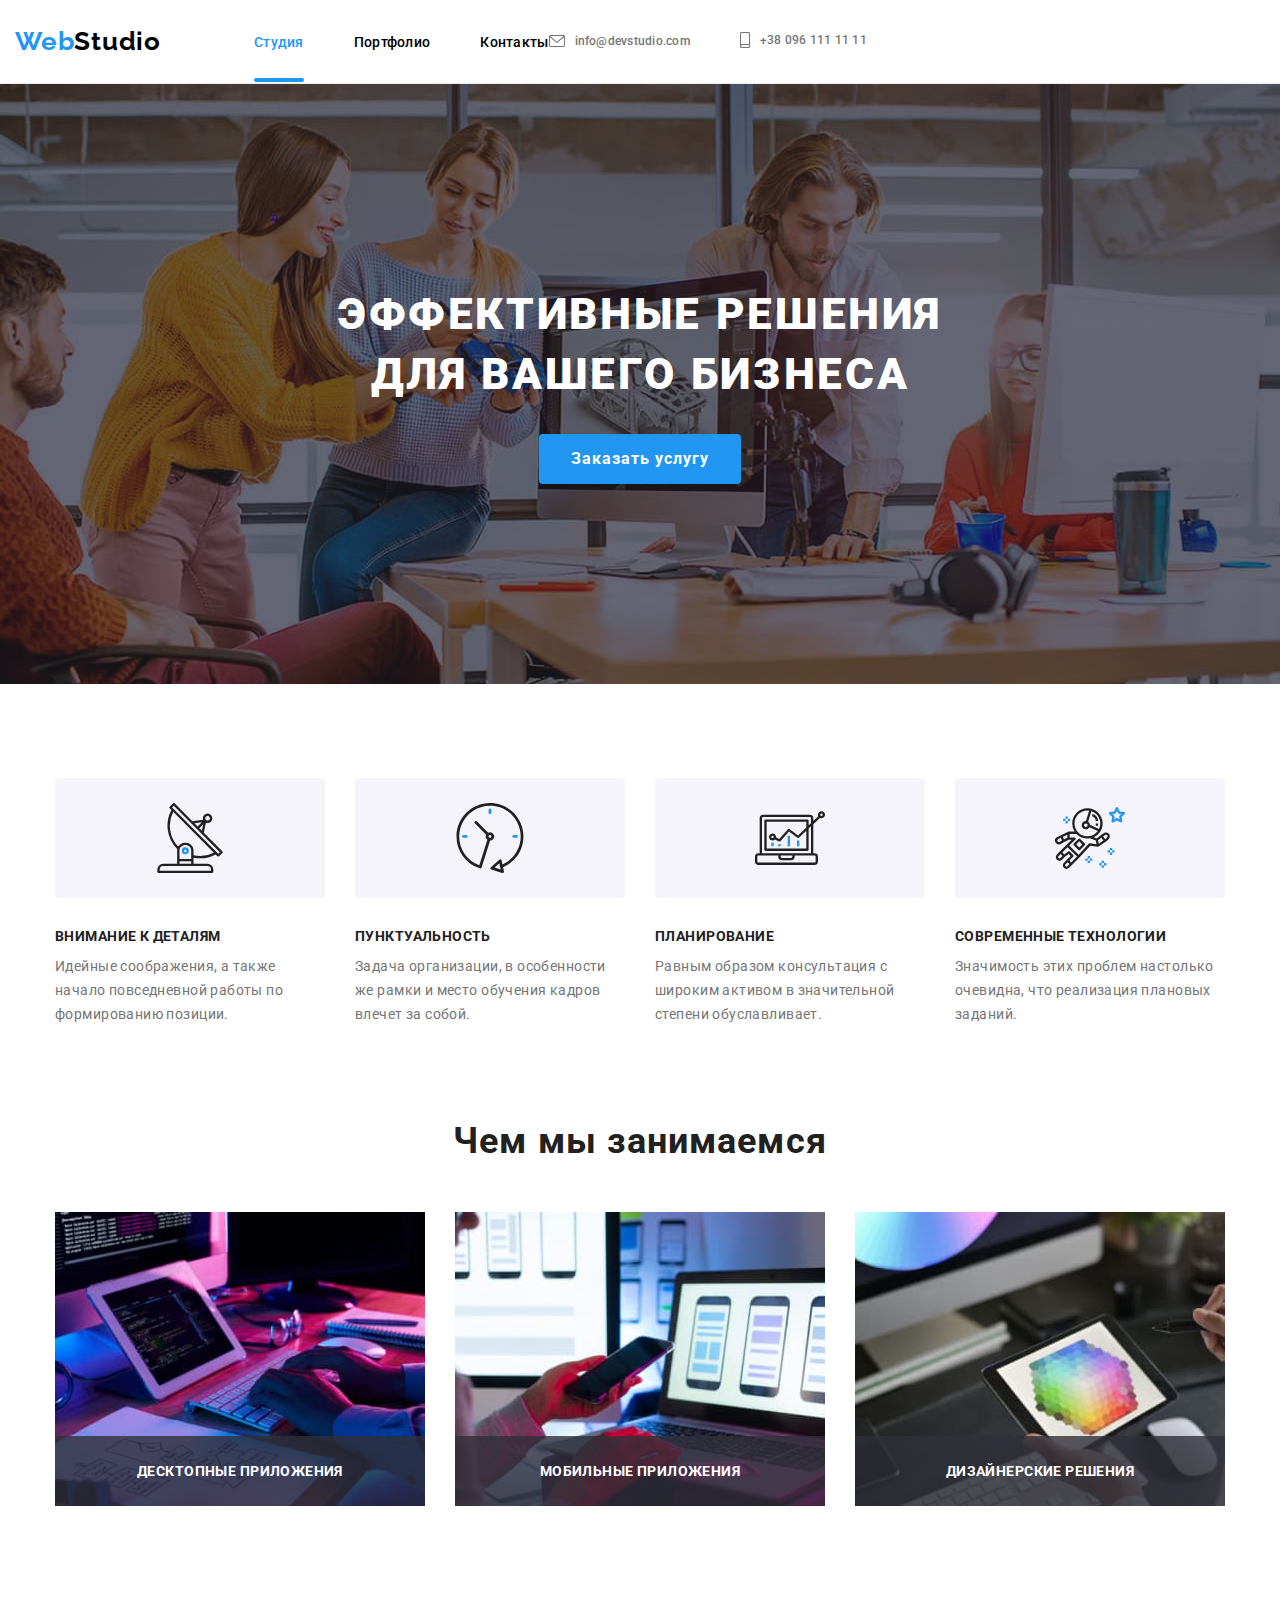
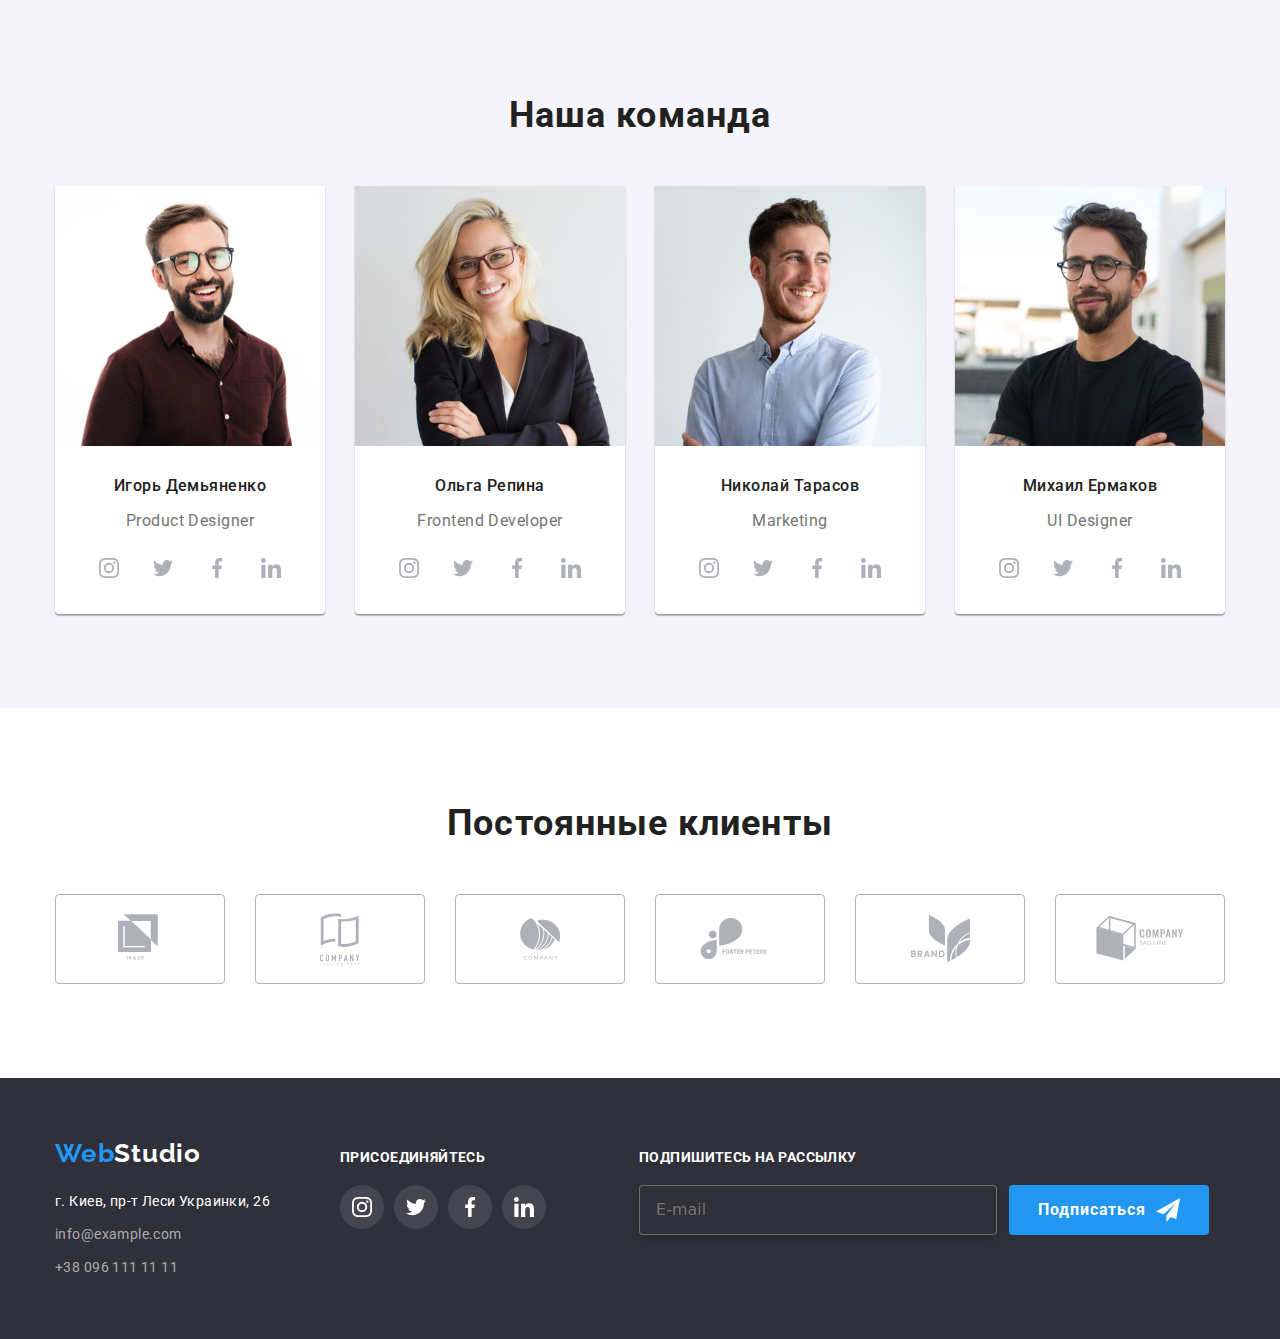
==== index.html @ 1d75fef3 "Add burger-menu" ====
<!DOCTYPE html>
<html lang="ru">
<head>
    <meta charset="UTF-8">
    <meta name="viewport" content="width=device-width, initial-scale=1.0">
    <title>WebStudio</title>
    <link rel="stylesheet" href="https://cdnjs.cloudflare.com/ajax/libs/modern-normalize/1.0.0/modern-normalize.min.css">
    <link rel="stylesheet" href="./css/main.min.css"/>
    <link href="https://fonts.googleapis.com/css2?family=Raleway:wght@700&family=Roboto:wght@400;500;700;900&display=swap" rel="stylesheet">
</head>
<body>
    <!-- Шапка -->
    <header class="header">
        <nav class="container heder-nav">
            <a class="logo-header" href="./index.html"><span class="logo">Web</span>Studio</a>
            <button class="menu-button" type="button" aria-expanded="false" aria-controls="menu-box" data-menu-button>
                <svg width="40px" height="40px" aria-label="Кнопка мобильного меню">
                    <use class="icon-close" href="./images/sprite.svg#burger-close"></use>
                    <use class="icon-burger" href="./images/sprite.svg#burger-menu"></use>
                </svg>
            </button>
            <div class="menu-box" id="menu-box" data-menu>
                <ul class="site-nav list">
                    <li class="site-nav__item">
                        <a class="site-nav--current link" href="">Студия</a>
                    </li>
                    <li class="site-nav__item">
                        <a class="link" href="./portfolio.html">Портфолио</a>
                    </li>
                    <li class="site-nav__item">
                        <a class="link" href="">Контакты</a>
                    </li>
                </ul>
                <ul class="contacts-nav list">
                    <li class="item item-contacts">
                        <a class="contacts-nav__header-contacts connect--icon" href="mailto:info@devstudio.com">
                            <svg class="envelope connect--icon">
                                <use href="./images/sprite.svg#envelope"></use>
                            </svg>
                            info@devstudio.com
                        </a>
                    </li>
                    <li class="item item-contacts">
                        <a class="contacts-nav__header-contacts connect--icon" href="tel:380961111111">
                            <svg class="smartphone connect--icon">
                                <use href="./images/sprite.svg#smartphone"></use>
                            </svg>
                            +38 096 111 11 11</a>
                    </li>
                </ul>
            </div>
        </nav>
    </header>

    <main>
        <!-- баннер -->
        <section class="banner">
            <div class="container">
                <h1 class="banner-headline ">Эффективные решения <br> для вашего бизнеса</h1>
                <button class="button" type="button" data-modal-open>Заказать услугу</button>
            </div>
            <div class="backdrop is-hidden" data-modal>
                <div class="modal-window">
                    <button class="modal-batton" type="button" data-modal-close>
                        <svg class="close">
                            <use href="./images/sprite.svg#close"></use>
                        </svg>
                    </button>
                    <b class="form-title">Оставьте свои данные, мы вам перезвоним</b>
                    <form class="modal-form js-speaker-form">
                        <label class="formbox">
                            <span class="formbox__title">Имя</span>
                            <input class="formbox__input" type="text" name="name" required>
                            <svg class="formbox__icon">
                                <use href="./images/sprite.svg#person"></use>
                            </svg>
                        </label>
                        <label class="formbox">
                            <span class="formbox__title">Телефон</span>
                            <input class="formbox__input" type="tel" name="phone" required>
                            <svg class="formbox__icon">
                                <use href="./images/sprite.svg#phone"></use>
                            </svg>
                        </label>
                        <label class="formbox">
                            <span class="formbox__title">Почта</span>
                            <input class="formbox__input" type="email" name="mail" required>
                            <svg class="formbox__icon">
                                <use href="./images/sprite.svg#email"></use>
                            </svg>
                        </label>
                        <label class="formbox">
                            <span class="formbox__title">Комментарий</span>
                            <textarea class="formbox__comment" name="comment" placeholder="Введите текст"></textarea>
                        </label>
                        <label class="dealbox">                         
                            <input class="checkbox" type="checkbox" name="checkbox">
                            <span class="dealbox__icon"></span>
                            <span class="dealbox__text">Соглашаюсь с рассылкой и принимаю <a class="dealbox__link" href="">Условия договора</a></span>
                        </label>
                        <button class="button deal-button" type="submit">Отправить</button>
                    </form>
                </div>
            </div>
        </section>
        
        <!-- features -->
        <section class="section-features">
            <div class="container">
                <h2 class="hidden">Особенности</h2>
                <ul class="features list ">
                    <li class="features__item">
                        <div class="icon-box">
                            <svg class="features__icon">
                                <use href="./images/sprite.svg#antenna"></use>
                            </svg>
                        </div>
                        <h3 class="features__title">Внимание к деталям</h3>
                        <p class="features__text">Идейные соображения, а также начало повседневной работы по формированию позиции.</p>
                    </li>
                    <li class="features__item">
                        <div class="icon-box">
                            <svg class="features__icon">
                                <use href="./images/sprite.svg#clock"></use>
                            </svg>
                        </div>
                        <h3 class="features__title">Пунктуальность</h3>
                        <p class="features__text">Задача организации, в особенности же рамки и место обучения кадров влечет за собой.</p>
                    </li>
                    <li class="features__item">
                        <div class="icon-box">
                            <svg class="features__icon">
                                <use href="./images/sprite.svg#diagram"></use>
                            </svg>
                        </div>
                        <h3 class="features__title">Планирование</h3>
                        <p class="features__text">Равным образом консультация с широким активом в значительной степени обуславливает.</p>
                    </li>
                    <li class="features__item">
                        <div class="icon-box">
                            <svg class="features__icon">
                                <use href="./images/sprite.svg#astronaut"></use>
                            </svg>
                        </div>
                        <h3 class="features__title">Современные технологии</h3>
                        <p class="features__text">Значимость этих проблем настолько очевидна, что реализация плановых заданий.</p>
                    </li>
                </ul>
            </div>
        </section>

        <!-- what we do -->
        <section class="section-spec">
            <div class="container">
                <h2 class="section-heading">Чем мы занимаемся</h2>
                <ul class="activity list">
                    <li class="activity__item">
                        <img src="./images/workplace.jpg" width="370" alt="Рабочее место">
                        <h3 class="activity__title">Десктопные приложения</h3>
                    </li>
                    <li class="activity__item">
                        <img src="./images/devices.jpg" width="370" alt="Девайсы">
                        <h3 class="activity__title">Мобильные приложения</h3>
                    </li>
                    <li class="activity__item">
                        <img src="./images/graphics.jpg" width="370" alt="Работа с графикой">
                        <h3 class="activity__title">Дизайнерские решения</h3>
                    </li>
                </ul>
            </div>
        </section>

        <!-- team -->
        <section class="section-team">
            <div class="container">
                <h2 class="section-heading">Наша команда</h2>
                <ul class="team list">
                    <li class="team__card bg-card">
                        <img class="team__photo" src="./images/ihor.jpg" alt="Игорь Демьяненко">
                        <h3 class="team__name">Игорь Демьяненко</h3>
                        <p class="team__position">Product Designer</p>
                        <ul class="list social">
                            <li class="item social__item">
                                <a class="link social__link team-icon" href="https://www.instagram.com/" aria-label="ссылка Инстаграм">
                                    <svg class="social__icon team-icon">
                                        <use href="./images/sprite.svg#instagram"></use>
                                    </svg>
                                </a>
                            </li>
                            <li class="item social__item">
                                <a class="link social__link team-icon" href="https://twitter.com/" aria-label="ссылка Твиттер">
                                    <svg class="social__icon team-icon">
                                        <use href="./images/sprite.svg#twitter"></use>
                                    </svg>
                                </a>
                            </li>
                            <li class="item social__item">
                                <a class="link social__link team-icon" href="https://facebook.com/" aria-label="ссылка Фейсбук">
                                    <svg class="social__icon team-icon">
                                        <use href="./images/sprite.svg#facebook"></use>
                                    </svg>
                                </a>
                            </li>
                            <li class="item social__item">
                                <a class="link social__link team-icon" href="https://www.linkedin.com/" aria-label="ссылка Линкедин">
                                    <svg class="social__icon team-icon">
                                        <use href="./images/sprite.svg#linkedin"></use>
                                    </svg>
                                </a>
                            </li>
                        </ul>
                    </li>
                    <li class="team__card bg-card">
                        <img class="team__photo" src="./images/olga.jpg" alt="Ольга Репина">
                        <h3 class="team__name">Ольга Репина</h3>
                        <p class="team__position">Frontend Developer</p>
                        <ul class="list social">
                            <li class="item social__item">
                                <a class="link social__link team-icon" href="https://www.instagram.com/" aria-label="ссылка Инстаграм">
                                    <svg class="social__icon team-icon">
                                        <use href="./images/sprite.svg#instagram"></use>
                                    </svg>
                                </a>
                            </li>
                            <li class="item social__item">
                                <a class="link social__link team-icon" href="https://twitter.com/" aria-label="ссылка Твиттер">
                                    <svg class="social__icon team-icon">
                                        <use href="./images/sprite.svg#twitter"></use>
                                    </svg>
                                </a>
                            </li>
                            <li class="item social__item">
                                <a class="link social__link team-icon" href="https://facebook.com/" aria-label="ссылка Фейсбук">
                                    <svg class="social__icon team-icon">
                                        <use href="./images/sprite.svg#facebook"></use>
                                    </svg>
                                </a>
                            </li>
                            <li class="item social__item">
                                <a class="link social__link team-icon" href="https://www.linkedin.com/" aria-label="ссылка Линкедин">
                                    <svg class="social__icon team-icon">
                                        <use href="./images/sprite.svg#linkedin"></use>
                                    </svg>
                                </a>
                            </li>
                        </ul>
                    </li>
                    <li class="team__card bg-card">
                        <img class="team__photo" src="./images/nikola.jpg" alt="Николай Тарасов">
                        <h3 class="team__name">Николай Тарасов</h3>
                        <p class="team__position">Marketing</p>
                        <ul class="list social">
                            <li class="item social__item">
                                <a class="link social__link team-icon" href="https://www.instagram.com/" aria-label="ссылка Инстаграм">
                                    <svg class="social__icon team-icon">
                                        <use href="./images/sprite.svg#instagram"></use>
                                    </svg>
                                </a>
                            </li>
                            <li class="item social__item">
                                <a class="link social__link team-icon" href="https://twitter.com/" aria-label="ссылка Твиттер">
                                    <svg class="social__icon team-icon">
                                        <use href="./images/sprite.svg#twitter"></use>
                                    </svg>
                                </a>
                            </li>
                            <li class="item social__item">
                                <a class="link social__link team-icon" href="https://facebook.com/" aria-label="ссылка Фейсбук">
                                    <svg class="social__icon team-icon">
                                        <use href="./images/sprite.svg#facebook"></use>
                                    </svg>
                                </a>
                            </li>
                            <li class="item social__item">
                                <a class="link social__link team-icon" href="https://www.linkedin.com/" aria-label="ссылка Линкедин">
                                    <svg class="social__icon team-icon">
                                        <use href="./images/sprite.svg#linkedin"></use>
                                    </svg>
                                </a>
                            </li>
                        </ul>
                    </li>
                    <li class="team__card bg-card">
                        <img class="team__photo" src="./images/mihail.jpg" alt="Михаил Ермаков">
                        <h3 class="team__name">Михаил Ермаков</h3>
                        <p class="team__position">UI Designer</p>
                        <ul class="list social">
                            <li class="item social__item">
                                <a class="link social__link team-icon" href="https://www.instagram.com/" aria-label="ссылка Инстаграм">
                                    <svg class="social__icon team-icon">
                                        <use href="./images/sprite.svg#instagram"></use>
                                    </svg>
                                </a>
                            </li>
                            <li class="item social__item">
                                <a class="link social__link team-icon" href="https://twitter.com/" aria-label="ссылка Твиттер">
                                    <svg class="social__icon team-icon">
                                        <use href="./images/sprite.svg#twitter"></use>
                                    </svg>
                                </a>
                            </li>
                            <li class="item social__item">
                                <a class="link social__link team-icon" href="https://facebook.com/" aria-label="ссылка Фейсбук">
                                    <svg class="social__icon team-icon">
                                        <use href="./images/sprite.svg#facebook"></use>
                                    </svg>
                                </a>
                            </li>
                            <li class="item social__item">
                                <a class="link social__link team-icon" href="https://www.linkedin.com/" aria-label="ссылка Линкедин">
                                    <svg class="social__icon team-icon">
                                        <use href="./images/sprite.svg#linkedin"></use>
                                    </svg>
                                </a>
                            </li>
                        </ul>
                    </li>
                </ul>
            </div>
        </section>

        <!-- clients -->
        <section class="section-clients">
            <h2 class="section-heading">Постоянные клиенты</h2>
            <div class="container">
                <ul class="list clients">
                    <li class="clients__item">
                        <a class="clients__link client-icon" href="" aria-label="Company1">
                            <svg class="client-icon" width="44" height="49">
                                <use href="./images/sprite.svg#company1"></use>
                            </svg>
                        </a>
                    </li>
                    <li class="clients__item">
                        <a class="clients__link client-icon" href="" aria-label="Company2">
                            <svg class="client-icon" width="40" height="52">
                                <use href="./images/sprite.svg#company2"></use>
                            </svg>
                        </a>
                    </li>
                    <li class="clients__item">
                        <a class="clients__link client-icon" href="" aria-label="Company3">
                            <svg class="client-icon" width="41" height="42">
                                <use href="./images/sprite.svg#company3"></use>
                            </svg>
                        </a>
                    </li>
                    <li class="clients__item">
                        <a class="clients__link client-icon" href="" aria-label="Company4">
                            <svg class="client-icon" width="80" height="42">
                                <use href="./images/sprite.svg#company4"></use>
                            </svg>
                        </a>
                    </li>
                    <li class="clients__item">
                        <a class="clients__link client-icon" href="" aria-label="Company5">
                            <svg class="client-icon" width="59" height="47">
                                <use href="./images/sprite.svg#company5"></use>
                            </svg>
                        </a>
                    </li>
                    <li class="clients__item">
                        <a class="clients__link client-icon" href="" aria-label="Company6">
                            <svg class="client-icon" width="88" height="45">
                                <use href="./images/sprite.svg#company6"></use>
                            </svg>
                        </a>
                    </li>
                </ul>
            </div>
        </section>
    </main>

    <!-- footer -->
    <footer class="decoration">
        <div class="container footer">
            <div class="footer__address">
                <a href="" class="logo-footer"><span class="logo">Web</span>Studio</a>
                <address>
                    <p class="address-text">г. Киев, пр-т Леси Украинки, 26</p>
                    <a href="mailto:info@example.com" class="footer__contacts">info@example.com</a>
                    <a href="tel:380961111111" class="footer__contacts">+38 096 111 11 11</a>
                </address>
            </div>
            <div class="footer-social-block">
                <h3 class="title">Присоединяйтесь</h3>
                <ul class="list social">
                    <li class="item social__item">
                        <a class="link social__link footer-icon" href="https://www.instagram.com/" aria-label="ссылка Инстаграм">
                            <svg class="social__icon">
                                <use href="./images/sprite.svg#instagram"></use>
                            </svg>
                        </a>
                    </li>
                    <li class="item social__item">
                        <a class="link social__link footer-icon" href="https://twitter.com/" aria-label="ссылка Твиттер">
                            <svg class="social__icon">
                                <use href="./images/sprite.svg#twitter"></use>
                            </svg>
                        </a>
                    </li>
                    <li class="item social__item">
                        <a class="link social__link footer-icon" href="https://facebook.com/" aria-label="ссылка Фейсбук">
                            <svg class="social__icon">
                                <use href="./images/sprite.svg#facebook"></use>
                            </svg>
                        </a>
                    </li>
                    <li class="item social__item">
                        <a class="link social__link footer-icon" href="https://www.linkedin.com/" aria-label="ссылка Линкедин">
                            <svg class="social__icon">
                                <use href="./images/sprite.svg#linkedin"></use>
                            </svg>
                        </a>
                    </li>
                </ul>
            </div>
            <div class="form">
                <h3 class="title">Подпишитесь на рассылку</h3>
                <form class="footer-form">
                    <input class="mail" type="email" name="mail" placeholder="E-mail">
                    <button class="button" type="submit">Подписаться
                        <svg class="icon-send" width="24" height="24">
                            <use href="./images/sprite.svg#icon-send"></use>
                        </svg>
                    </button>
                </form>
            </div>

        </div>
    </footer>

    <!-- js script -->
    <script src="./js/modal.js"></script>
    <script src="./js/form.js"></script>
    <script src="./js/menu.js"></script>
    
</body>
</html>
---- css/main.min.css ----
html{-webkit-box-sizing:border-box;box-sizing:border-box}*,*::before,*::after{-webkit-box-sizing:inherit;box-sizing:inherit}body{background-color:#fff}img{display:block;max-width:100%;height:auto}.container{width:100%;margin-left:auto;margin-right:auto;padding-left:15px;padding-right:15px}@media screen and (min-width: 480px){.container{width:480px}}@media screen and (min-width: 768px){.container{width:768px}}@media screen and (min-width: 1200px){.container{width:1200px}}.list{padding:0;margin:0;list-style:none}.link{text-decoration:none;font-family:Roboto;font-style:normal;font-weight:500;font-size:18px;line-height:21px;letter-spacing:0.02em;color:var(--primary-text-color);-webkit-transition:color 250ms cubic-bezier(0.4, 0, 0.2, 1);transition:color 250ms cubic-bezier(0.4, 0, 0.2, 1)}@media screen and (min-width: 768px){.link{font-size:14px;line-height:16px}}.link:hover,.link:focus{color:#2196F3}.logo{color:#2196F3}.logo-header,.logo-footer{text-decoration:none;font-family:Raleway;font-style:normal;font-weight:bold;font-size:24px;line-height:28px;letter-spacing:0.03em}@media screen and (min-width: 1200px){.logo-header,.logo-footer{font-size:26px;line-height:31px}}.logo-header{color:#000}@media screen and (max-width: 479px){.logo-header{display:block;margin-top:14px;margin-bottom:16px}}@media screen and (min-width: 480px){.logo-header{display:block;margin-top:14px;margin-bottom:16px}}@media screen and (min-width: 768px){.logo-header{display:block;margin-top:0;margin-bottom:0}}.logo-footer{display:inline-block;margin-bottom:20px;color:#fff}.button{display:inline-block;padding:10px 32px;min-width:200px;border-radius:4px;border:none;cursor:pointer;text-decoration:none;font-family:Roboto;font-style:normal;font-weight:bold;font-size:16px;line-height:30px;letter-spacing:0.06em;color:#fff;background-color:#2196F3}.modal-batton{position:absolute;top:8px;right:8px;width:30px;height:30px;border-radius:50%;background-color:#fff;border:1px solid rgba(0,0,0,0.1);cursor:pointer}.modal-batton:hover .close,.modal-batton:focus .close{fill:#2196F3}.deal-button{display:-webkit-box;display:-ms-flexbox;display:flex;-webkit-box-pack:center;-ms-flex-pack:center;justify-content:center;-webkit-box-align:center;-ms-flex-align:center;align-items:center;margin-top:30px;-webkit-box-shadow:0px 4px 4px rgba(0,0,0,0.15);box-shadow:0px 4px 4px rgba(0,0,0,0.15)}@media screen and (max-width: 479px){.filters-button{display:-webkit-inline-box;display:-ms-inline-flexbox;display:inline-flex;-ms-flex-wrap:wrap;flex-wrap:wrap;margin-top:60px;margin-bottom:25px}}@media screen and (min-width: 480px){.filters-button{display:-webkit-inline-box;display:-ms-inline-flexbox;display:inline-flex;-ms-flex-wrap:wrap;flex-wrap:wrap;margin-top:60px;margin-bottom:25px}}@media screen and (min-width: 768px){.filters-button{display:-webkit-box;display:-ms-flexbox;display:flex;-webkit-box-pack:center;-ms-flex-pack:center;justify-content:center;-webkit-box-align:stretch;-ms-flex-align:stretch;align-items:stretch;margin-top:60px;margin-bottom:14px}}@media screen and (min-width: 1200px){.filters-button{display:-webkit-box;display:-ms-flexbox;display:flex;-webkit-box-pack:center;-ms-flex-pack:center;justify-content:center;-webkit-box-align:stretch;-ms-flex-align:stretch;align-items:stretch;margin-top:94px;margin-bottom:34px}}@media screen and (max-width: 479px){.filters-button__item{margin-bottom:15px}}@media screen and (min-width: 480px){.filters-button__item{margin-bottom:15px}}@media screen and (min-width: 768px){.filters-button__item{margin-bottom:0}}@media screen and (min-width: 1200px){.filters-button__item{margin-bottom:0}}.filters-button__item:not(:last-child){margin-right:8px}.portfolio-button{display:inline-block;min-width:73px;height:38px;padding:6px 22px;text-decoration:none;border-radius:4px;border:none;font-family:Roboto;font-style:normal;font-weight:500;font-size:16px;line-height:26px;letter-spacing:0.03em;cursor:pointer;-webkit-transition:color 250ms cubic-bezier(0.4, 0, 0.2, 1),background-color 250ms cubic-bezier(0.4, 0, 0.2, 1),-webkit-box-shadow 250ms cubic-bezier(0.4, 0, 0.2, 1);transition:color 250ms cubic-bezier(0.4, 0, 0.2, 1),background-color 250ms cubic-bezier(0.4, 0, 0.2, 1),-webkit-box-shadow 250ms cubic-bezier(0.4, 0, 0.2, 1);transition:color 250ms cubic-bezier(0.4, 0, 0.2, 1),background-color 250ms cubic-bezier(0.4, 0, 0.2, 1),box-shadow 250ms cubic-bezier(0.4, 0, 0.2, 1);transition:color 250ms cubic-bezier(0.4, 0, 0.2, 1),background-color 250ms cubic-bezier(0.4, 0, 0.2, 1),box-shadow 250ms cubic-bezier(0.4, 0, 0.2, 1),-webkit-box-shadow 250ms cubic-bezier(0.4, 0, 0.2, 1);color:#212121;background-color:#F5F4FA}.portfolio-button:hover,.portfolio-button:focus{color:#fff;background-color:#2196F3;-webkit-box-shadow:0px 3px 1px rgba(0,0,0,0.1),0px 1px 2px rgba(0,0,0,0.08),0px 2px 2px rgba(0,0,0,0.12);box-shadow:0px 3px 1px rgba(0,0,0,0.1),0px 1px 2px rgba(0,0,0,0.08),0px 2px 2px rgba(0,0,0,0.12)}.social{display:-webkit-box;display:-ms-flexbox;display:flex;-webkit-box-pack:center;-ms-flex-pack:center;justify-content:center;-webkit-box-align:center;-ms-flex-align:center;align-items:center}.social__item:not(:last-child){margin-right:10px}.social__link{display:-webkit-box;display:-ms-flexbox;display:flex;-webkit-box-pack:center;-ms-flex-pack:center;justify-content:center;-webkit-box-align:center;-ms-flex-align:center;align-items:center;width:44px;height:44px;border-radius:50%;fill:#AFB1B8;-webkit-transition:background-color 250ms cubic-bezier(0.4, 0, 0.2, 1);transition:background-color 250ms cubic-bezier(0.4, 0, 0.2, 1)}.social__link:hover .team-icon,.social__link:focus .team-icon{fill:#fff}.social__link:hover,.social__link:focus{background-color:#2196F3}.footer-icon{fill:#fff;background-color:rgba(255,255,255,0.1)}.social__icon{width:20px;height:20px;-webkit-transition:fill 250ms cubic-bezier(0.4, 0, 0.2, 1);transition:fill 250ms cubic-bezier(0.4, 0, 0.2, 1)}.backdrop{position:fixed;top:0;left:0;z-index:1;width:100%;height:100%;background-color:rgba(0,0,0,0.2);-webkit-transition:opacity 250ms cubic-bezier(0.4, 0, 0.2, 1);transition:opacity 250ms cubic-bezier(0.4, 0, 0.2, 1)}.backdrop.is-hidden{opacity:0;pointer-events:none}.backdrop.is-hidden .modal-window{-webkit-transform:translate(-50%, -50%) scale(0.7);transform:translate(-50%, -50%) scale(0.7)}@media screen and (max-width: 479px){.modal-window{position:absolute;top:50%;left:50%;-webkit-box-orient:vertical;-webkit-box-direction:normal;-ms-flex-direction:column;flex-direction:column;display:-webkit-box;display:-ms-flexbox;display:flex;-webkit-box-pack:center;-ms-flex-pack:center;justify-content:center;-webkit-box-align:center;-ms-flex-align:center;align-items:center;padding:40px;-webkit-transform:translate(-50%, -50%) scale(1);transform:translate(-50%, -50%) scale(1);width:calc(100% - 30px);height:609px;background-color:#fff;-webkit-box-shadow:0px 1px 3px rgba(0,0,0,0.12),0px 1px 1px rgba(0,0,0,0.14),0px 2px 1px rgba(0,0,0,0.2);box-shadow:0px 1px 3px rgba(0,0,0,0.12),0px 1px 1px rgba(0,0,0,0.14),0px 2px 1px rgba(0,0,0,0.2);border-radius:4px;-webkit-transition:opacity 250ms cubic-bezier(0.4, 0, 0.2, 1),-webkit-transform 250ms cubic-bezier(0.4, 0, 0.2, 1);transition:opacity 250ms cubic-bezier(0.4, 0, 0.2, 1),-webkit-transform 250ms cubic-bezier(0.4, 0, 0.2, 1);transition:transform 250ms cubic-bezier(0.4, 0, 0.2, 1),opacity 250ms cubic-bezier(0.4, 0, 0.2, 1);transition:transform 250ms cubic-bezier(0.4, 0, 0.2, 1),opacity 250ms cubic-bezier(0.4, 0, 0.2, 1),-webkit-transform 250ms cubic-bezier(0.4, 0, 0.2, 1)}}@media screen and (min-width: 480px){.modal-window{position:absolute;top:50%;left:50%;-webkit-box-orient:vertical;-webkit-box-direction:normal;-ms-flex-direction:column;flex-direction:column;display:-webkit-box;display:-ms-flexbox;display:flex;-webkit-box-pack:center;-ms-flex-pack:center;justify-content:center;-webkit-box-align:center;-ms-flex-align:center;align-items:center;padding:40px;-webkit-transform:translate(-50%, -50%) scale(1);transform:translate(-50%, -50%) scale(1);width:450px;height:609px;background-color:#fff;-webkit-box-shadow:0px 1px 3px rgba(0,0,0,0.12),0px 1px 1px rgba(0,0,0,0.14),0px 2px 1px rgba(0,0,0,0.2);box-shadow:0px 1px 3px rgba(0,0,0,0.12),0px 1px 1px rgba(0,0,0,0.14),0px 2px 1px rgba(0,0,0,0.2);border-radius:4px;-webkit-transition:opacity 250ms cubic-bezier(0.4, 0, 0.2, 1),-webkit-transform 250ms cubic-bezier(0.4, 0, 0.2, 1);transition:opacity 250ms cubic-bezier(0.4, 0, 0.2, 1),-webkit-transform 250ms cubic-bezier(0.4, 0, 0.2, 1);transition:transform 250ms cubic-bezier(0.4, 0, 0.2, 1),opacity 250ms cubic-bezier(0.4, 0, 0.2, 1);transition:transform 250ms cubic-bezier(0.4, 0, 0.2, 1),opacity 250ms cubic-bezier(0.4, 0, 0.2, 1),-webkit-transform 250ms cubic-bezier(0.4, 0, 0.2, 1)}}@media screen and (min-width: 1200px){.modal-window{width:528px;height:581px}}.close{position:absolute;top:50%;left:50%;-webkit-transform:translate(-50%, -50%);transform:translate(-50%, -50%);width:18px;height:18px;fill:#000;-webkit-transition:fill 250ms cubic-bezier(0.4, 0, 0.2, 1);transition:fill 250ms cubic-bezier(0.4, 0, 0.2, 1)}@media screen and (max-width: 479px){.form-title{display:block;margin-bottom:12px;font-family:Roboto;font-style:normal;font-weight:bold;font-size:20px;line-height:30px;text-align:center;letter-spacing:0.03em;color:#212121}}@media screen and (min-width: 480px){.form-title{display:block;margin-bottom:12px;font-family:Roboto;font-style:normal;font-weight:bold;font-size:20px;line-height:30px;text-align:center;letter-spacing:0.03em;color:#212121}}@media screen and (min-width: 1200px){.form-title{font-size:20px;line-height:23px}}.modal-form{-webkit-box-orient:vertical;-webkit-box-direction:normal;-ms-flex-direction:column;flex-direction:column;display:-webkit-box;display:-ms-flexbox;display:flex;-webkit-box-pack:center;-ms-flex-pack:center;justify-content:center;-webkit-box-align:center;-ms-flex-align:center;align-items:center}.formbox{display:-webkit-box;display:-ms-flexbox;display:flex;-webkit-box-orient:vertical;-webkit-box-direction:normal;-ms-flex-direction:column;flex-direction:column;position:relative;text-align:left;margin-bottom:10px;font-style:normal;font-weight:normal;font-size:12px;line-height:14px;letter-spacing:0.01em;color:#757575}.formbox__title{margin-bottom:4px}@media screen and (max-width: 479px){.formbox__input{width:370px;height:40px;padding-left:42px;border:1px solid rgba(33,33,33,0.2);border-radius:4px}.formbox__input:focus{border-color:#2196F3;-webkit-transition:border-color 250ms cubic-bezier(0.4, 0, 0.2, 1);transition:border-color 250ms cubic-bezier(0.4, 0, 0.2, 1)}.formbox__input:hover{cursor:pointer}.formbox__input:focus+.formbox__icon{fill:#2196F3;-webkit-transition:fill 250ms cubic-bezier(0.4, 0, 0.2, 1);transition:fill 250ms cubic-bezier(0.4, 0, 0.2, 1)}}@media screen and (min-width: 480px){.formbox__input{width:370px;height:40px;padding-left:42px;border:1px solid rgba(33,33,33,0.2);border-radius:4px}.formbox__input:focus{border-color:#2196F3;-webkit-transition:border-color 250ms cubic-bezier(0.4, 0, 0.2, 1);transition:border-color 250ms cubic-bezier(0.4, 0, 0.2, 1)}.formbox__input:hover{cursor:pointer}.formbox__input:focus+.formbox__icon{fill:#2196F3;-webkit-transition:fill 250ms cubic-bezier(0.4, 0, 0.2, 1);transition:fill 250ms cubic-bezier(0.4, 0, 0.2, 1)}}@media screen and (min-width: 1200px){.formbox__input{width:448px}}.formbox__icon{position:absolute;left:12px;bottom:11px;width:18px;height:18px}@media screen and (max-width: 479px){.formbox__comment{resize:none;width:370px;height:120px;border:1px solid rgba(33,33,33,0.2);border-radius:4px;padding:12px 16px}.formbox__comment:focus{border-color:#2196F3;-webkit-transition:border-color 250ms cubic-bezier(0.4, 0, 0.2, 1);transition:border-color 250ms cubic-bezier(0.4, 0, 0.2, 1)}}@media screen and (min-width: 480px){.formbox__comment{resize:none;width:370px;height:120px;border:1px solid rgba(33,33,33,0.2);border-radius:4px;padding:12px 16px}.formbox__comment:focus{border-color:#2196F3;-webkit-transition:border-color 250ms cubic-bezier(0.4, 0, 0.2, 1);transition:border-color 250ms cubic-bezier(0.4, 0, 0.2, 1)}}@media screen and (min-width: 1200px){.formbox__comment{width:448px}}.dealbox{display:-webkit-box;display:-ms-flexbox;display:flex;-webkit-box-align:center;-ms-flex-align:center;align-items:center;margin-top:10px}.checkbox{position:absolute;width:1px;height:1px;margin:-1px;border:0;padding:0;clip:rect(0 0 0 0);overflow:hidden}.dealbox__icon{display:inline-block;width:16px;height:15px;border:2px solid #212121;border-radius:2px;margin-right:8px;-webkit-transition:background-color 250ms cubic-bezier(0.4, 0, 0.2, 1);transition:background-color 250ms cubic-bezier(0.4, 0, 0.2, 1)}.checkbox:checked+.dealbox__icon{border-color:#2196F3;background-color:#2196F3;background-image:url(../images/icon-check.svg);background-size:contain;background-origin:border-box}@media screen and (max-width: 479px){.dealbox__text{font-family:Roboto;font-style:normal;font-weight:normal;font-size:12px;line-height:14px;letter-spacing:0.03em;color:#757575}}@media screen and (min-width: 480px){.dealbox__text{font-family:Roboto;font-style:normal;font-weight:normal;font-size:12px;line-height:14px;letter-spacing:0.03em;color:#757575}}@media screen and (min-width: 1200px){.dealbox__text{font-size:14px;line-height:24px}}@media screen and (max-width: 479px){.dealbox__link{font-family:Roboto;font-style:normal;font-weight:normal;font-size:12px;line-height:14px;letter-spacing:0.03em;border-bottom:1px solid #2196F3;color:#2196F3}}@media screen and (min-width: 480px){.dealbox__link{font-family:Roboto;font-style:normal;font-weight:normal;font-size:12px;line-height:14px;letter-spacing:0.03em;border-bottom:1px solid #2196F3;color:#2196F3}}@media screen and (min-width: 1200px){.dealbox__link{font-size:14px;line-height:24px}}.header{border-bottom:1px solid #ECECEC}.heder-nav{position:relative;display:-webkit-inline-box;display:-ms-inline-flexbox;display:inline-flex;width:100%}@media screen and (min-width: 768px){.heder-nav{display:-webkit-box;display:-ms-flexbox;display:flex;-webkit-box-align:center;-ms-flex-align:center;align-items:center}}@media screen and (min-width: 1200px){.heder-nav{display:-webkit-box;display:-ms-flexbox;display:flex;-webkit-box-align:center;-ms-flex-align:center;align-items:center}}.menu-button{margin:0;margin-left:auto;padding:0;border:0;background-color:#fff}@media screen and (min-width: 768px){.menu-button{display:none}}.menu-button .icon-close{display:none}.menu-button.is-open .icon-close{display:block}.menu-button.is-open .icon-burger{display:none}.menu-button:hover,.menu-button:focus{fill:#2196F3;-webkit-transition:fill 250ms cubic-bezier(0.4, 0, 0.2, 1);transition:fill 250ms cubic-bezier(0.4, 0, 0.2, 1)}.menu-box.is-open{display:block}@media screen and (max-width: 767px){.menu-box{display:none;position:absolute;top:100%;left:0;width:100%;background-color:#fff;padding:60px 0px;text-align:center}}@media screen and (min-width: 768px){.menu-box{display:-webkit-box;display:-ms-flexbox;display:flex;-webkit-box-align:center;-ms-flex-align:center;align-items:center;-webkit-box-pack:justify;-ms-flex-pack:justify;justify-content:space-between}.menu-box__item:not(:last-child){margin-right:50px}}@media screen and (max-width: 767px){.menu-box .site-nav__item{margin-bottom:40px}.menu-box .site-nav__item:last-child{margin-bottom:60px}}@media screen and (min-width: 768px){.menu-box .site-nav{display:-webkit-box;display:-ms-flexbox;display:flex;margin-left:88px}.menu-box .site-nav__item:not(:last-child){margin-right:50px}}@media screen and (min-width: 1200px){.menu-box .site-nav{display:-webkit-box;display:-ms-flexbox;display:flex;margin-left:93px}.menu-box .site-nav__item:not(:last-child){margin-right:50px}}.menu-box .site-nav--current{position:relative;color:#2196F3}.menu-box .site-nav--current::after{content:"";position:absolute;left:0;bottom:-8px;width:100%;height:4px;border-radius:2px;background-color:#2196F3}@media screen and (min-width: 768px){.menu-box .site-nav--current::after{bottom:0}}.menu-box .site-nav .link{padding:0}@media screen and (min-width: 768px){.menu-box .site-nav .link{display:block;padding-top:32px;padding-bottom:32px}}.menu-box .contacts-nav__header-contacts{text-decoration:none;font-family:Roboto;font-style:normal;font-weight:500;font-size:18px;line-height:21px;letter-spacing:0.02em;color:#757575;-webkit-transition:color 250ms cubic-bezier(0.4, 0, 0.2, 1);transition:color 250ms cubic-bezier(0.4, 0, 0.2, 1)}@media screen and (min-width: 768px){.menu-box .contacts-nav__header-contacts{display:-webkit-inline-box;display:-ms-inline-flexbox;display:inline-flex;-webkit-box-pack:center;-ms-flex-pack:center;justify-content:center;-webkit-box-align:center;-ms-flex-align:center;align-items:center;font-size:12px;line-height:14px}}.menu-box .contacts-nav__header-contacts:hover,.menu-box .contacts-nav__header-contacts:focus{color:#2196F3}.menu-box .contacts-nav__header-contacts:hover .connect--icon,.menu-box .contacts-nav__header-contacts:focus .connect--icon{fill:#2196F3}@media screen and (min-width: 768px){.menu-box .contacts-nav{display:inline;-webkit-box-align:center;-ms-flex-align:center;align-items:center}}@media screen and (min-width: 1200px){.menu-box .contacts-nav{display:-webkit-box;display:-ms-flexbox;display:flex;padding-top:32px;padding-bottom:32px;font-size:14px;line-height:16px}}.menu-box .item-contacts:first-child{margin-bottom:16px}@media screen and (min-width: 768px){.menu-box .item-contacts:not(:last-child){margin-bottom:10px}}@media screen and (min-width: 1200px){.menu-box .item-contacts:not(:last-child){margin-bottom:0}}@media screen and (min-width: 1200px){.menu-box .contacts-nav .item+.item{margin-left:50px}}.menu-box .envelope{margin-right:10px;width:16px;height:11px;fill:#757575;-webkit-transition:fill 250ms cubic-bezier(0.4, 0, 0.2, 1);transition:fill 250ms cubic-bezier(0.4, 0, 0.2, 1)}@media screen and (min-width: 768px){.menu-box .envelope{margin-right:8px;width:14px;height:10px}}@media screen and (min-width: 1200px){.menu-box .envelope{margin-right:10px;width:16px;height:12px}}.menu-box .smartphone{margin-right:10px;width:10px;height:15px;fill:#757575;-webkit-transition:fill 250ms cubic-bezier(0.4, 0, 0.2, 1);transition:fill 250ms cubic-bezier(0.4, 0, 0.2, 1)}@media screen and (min-width: 768px){.menu-box .smartphone{margin-right:8px;width:10px;height:14px}}@media screen and (min-width: 1200px){.menu-box .smartphone{margin-right:10px;width:10px;height:16px;fill:#757575;-webkit-transition:fill 250ms cubic-bezier(0.4, 0, 0.2, 1);transition:fill 250ms cubic-bezier(0.4, 0, 0.2, 1)}}@media screen and (max-width: 479px){.banner{text-align:center;max-width:480px;min-height:400px;margin-left:auto;margin-right:auto;margin-bottom:60px;background-image:-webkit-gradient(linear, left top, left bottom, from(rgba(47,48,58,0.4)), to(rgba(47,48,58,0.4))),url(../images/mobile-banner.jpg);background-image:linear-gradient(rgba(47,48,58,0.4), rgba(47,48,58,0.4)),url(../images/mobile-banner.jpg);background-color:#C4C4C4;background-repeat:no-repeat;background-position:center;background-size:cover}}@media screen and (min-width: 480px){.banner{text-align:center;max-width:480px;min-height:400px;margin-left:auto;margin-right:auto;margin-bottom:60px;background-image:-webkit-gradient(linear, left top, left bottom, from(rgba(47,48,58,0.4)), to(rgba(47,48,58,0.4))),url(../images/mobile-banner.jpg);background-image:linear-gradient(rgba(47,48,58,0.4), rgba(47,48,58,0.4)),url(../images/mobile-banner.jpg);background-color:#C4C4C4;background-repeat:no-repeat;background-position:center;background-size:cover}}@media screen and (min-width: 768px){.banner{max-width:768px;min-height:400px;background-image:-webkit-gradient(linear, left top, left bottom, from(rgba(47,48,58,0.4)), to(rgba(47,48,58,0.4))),url(../images/tablet-banner.jpg);background-image:linear-gradient(rgba(47,48,58,0.4), rgba(47,48,58,0.4)),url(../images/tablet-banner.jpg)}}@media screen and (min-width: 1200px){.banner{-webkit-box-orient:vertical;-webkit-box-direction:normal;-ms-flex-direction:column;flex-direction:column;display:-webkit-box;display:-ms-flexbox;display:flex;-webkit-box-pack:center;-ms-flex-pack:center;justify-content:center;-webkit-box-align:center;-ms-flex-align:center;align-items:center;max-width:1600px;min-height:600px;margin-bottom:94px;background-image:-webkit-gradient(linear, left top, left bottom, from(rgba(47,48,58,0.4)), to(rgba(47,48,58,0.4))),url(../images/banner.jpg);background-image:linear-gradient(rgba(47,48,58,0.4), rgba(47,48,58,0.4)),url(../images/banner.jpg)}}.banner-headline{margin-top:0;margin-bottom:30px;padding-top:118px;padding-left:30px;padding-right:30px;font-family:Roboto;font-style:normal;font-weight:900;font-size:26px;line-height:42px;letter-spacing:0.06em;text-transform:uppercase;color:#fff}@media screen and (min-width: 1200px){.banner-headline{padding:0;font-size:44px;line-height:60px}}.section-features{margin:0}.hidden{font-size:0}.features{margin-bottom:60px}.features__icon{width:70px;height:70px}.features__title{margin-top:0;margin-bottom:10px;font-family:Roboto;font-style:normal;font-weight:bold;font-size:14px;line-height:16px;letter-spacing:0.03em;text-transform:uppercase;color:#212121}.features__text{margin-top:0;margin-bottom:30px;font-family:Roboto;font-style:normal;font-weight:normal;font-size:14px;line-height:24px;letter-spacing:0.03em;color:#757575}@media screen and (min-width: 768px){.features{display:-webkit-box;display:-ms-flexbox;display:flex;-ms-flex-wrap:wrap;flex-wrap:wrap;margin-bottom:30px}.features__item{width:calc((100% - 30px) / 2)}.features__item:not(:nth-child(2n)){margin-right:30px}}@media screen and (min-width: 1200px){.features{display:-webkit-box;display:-ms-flexbox;display:flex;-ms-flex-wrap:nowrap;flex-wrap:nowrap;margin-bottom:0}.features__item{width:calc((100% - 30px * 3) / 4);margin-right:30px}.features__text{margin-bottom:0}}@media screen and (max-width: 479px){.icon-box{display:-webkit-box;display:-ms-flexbox;display:flex;-webkit-box-pack:center;-ms-flex-pack:center;justify-content:center;-webkit-box-align:center;-ms-flex-align:center;align-items:center;width:100%;height:120px;margin-bottom:30px;background-color:#F5F4FA;border-radius:4px}}@media screen and (min-width: 480px){.icon-box{display:-webkit-box;display:-ms-flexbox;display:flex;-webkit-box-pack:center;-ms-flex-pack:center;justify-content:center;-webkit-box-align:center;-ms-flex-align:center;align-items:center;width:100%;height:120px;margin-bottom:30px;background-color:#F5F4FA;border-radius:4px}}@media screen and (min-width: 768px){.icon-box{display:-webkit-box;display:-ms-flexbox;display:flex;-webkit-box-pack:center;-ms-flex-pack:center;justify-content:center;-webkit-box-align:center;-ms-flex-align:center;align-items:center;width:100%;height:120px}}@media screen and (min-width: 1200px){.icon-box{display:-webkit-box;display:-ms-flexbox;display:flex;-webkit-box-pack:center;-ms-flex-pack:center;justify-content:center;-webkit-box-align:center;-ms-flex-align:center;align-items:center;width:270px;height:120px;margin-bottom:30px;background-color:#F5F4FA;border-radius:4px}}.section-spec{padding:0}@media screen and (min-width: 1200px){.section-spec{padding-top:94px}}.section-spec .section-heading{display:none}@media screen and (min-width: 1200px){.section-spec .section-heading{display:-webkit-box;display:-ms-flexbox;display:flex;-webkit-box-pack:center;-ms-flex-pack:center;justify-content:center;-webkit-box-align:center;-ms-flex-align:center;align-items:center;margin-top:0;margin-bottom:50px;font-family:Roboto;font-style:normal;font-weight:bold;font-size:36px;line-height:42px;text-align:center;letter-spacing:0.03em;color:#212121}}.activity{display:none}@media screen and (min-width: 1200px){.activity{display:-webkit-box;display:-ms-flexbox;display:flex;-ms-flex-wrap:wrap;flex-wrap:wrap;margin-bottom:94px}.activity__item{position:relative;width:calc((100% - 30px * 2) / 3);margin-right:30px}.activity__item:nth-child(3n){margin-right:0}.activity__item::before{position:absolute;bottom:0;content:"";width:100%;height:70px;background:rgba(47,48,58,0.8)}.activity__title{position:absolute;bottom:27px;margin:0;width:100%;font-family:Roboto;font-style:normal;font-weight:bold;font-size:14px;line-height:16px;text-align:center;letter-spacing:0.03em;text-transform:uppercase;color:#fff}}@media screen and (max-width: 479px){.section-team{padding-top:60px;padding-bottom:30px;background-color:#F5F4FA}}@media screen and (min-width: 480px){.section-team{padding-top:60px;padding-bottom:30px;background-color:#F5F4FA}}@media screen and (min-width: 768px){.section-team{padding-top:60px;padding-bottom:30px}}@media screen and (min-width: 1200px){.section-team{padding-top:94px;padding-bottom:94px}}.section-heading{display:block;margin-top:0;margin-bottom:30px;font-family:Roboto;font-style:normal;font-weight:bold;font-size:28px;line-height:33px;text-align:center;letter-spacing:0.03em;color:#212121}@media screen and (min-width: 1200px){.section-heading{display:-webkit-box;display:-ms-flexbox;display:flex;-webkit-box-pack:center;-ms-flex-pack:center;justify-content:center;-webkit-box-align:center;-ms-flex-align:center;align-items:center;margin-bottom:50px;font-size:36px;line-height:42px}}.team__name{margin-top:0;font-family:Roboto;font-style:normal;font-weight:500;font-size:16px;line-height:19px;text-align:center;letter-spacing:0.03em;color:#212121}.team__position{margin:0;margin-bottom:16px;font-family:Roboto;font-style:normal;font-weight:normal;font-size:16px;line-height:19px;text-align:center;letter-spacing:0.03em;color:#757575}.team__photo{margin-bottom:30px}@media screen and (max-width: 479px){.team__card{margin-bottom:30px}}@media screen and (min-width: 480px){.team__card{margin-bottom:30px}}@media screen and (min-width: 768px){.team{display:-webkit-box;display:-ms-flexbox;display:flex;-ms-flex-wrap:wrap;flex-wrap:wrap}.team__card:not(:nth-child(2n)){margin-right:30px}}@media screen and (min-width: 1200px){.team{display:-webkit-box;display:-ms-flexbox;display:flex;-ms-flex-wrap:wrap;flex-wrap:wrap}.team__card{margin-right:30px;margin-bottom:0}.team__card:nth-child(4n){margin-right:0}}.bg-card{background-color:#fff;-webkit-box-shadow:0px 1px 3px rgba(0,0,0,0.12),0px 1px 1px rgba(0,0,0,0.14),0px 2px 1px rgba(0,0,0,0.2);box-shadow:0px 1px 3px rgba(0,0,0,0.12),0px 1px 1px rgba(0,0,0,0.14),0px 2px 1px rgba(0,0,0,0.2);border-radius:0px 0px 4px 4px}@media screen and (max-width: 479px){.bg-card{width:100%;height:100%}}@media screen and (min-width: 480px){.bg-card{width:450px;height:622px}}@media screen and (min-width: 768px){.bg-card{width:354px;height:536px}}@media screen and (min-width: 1200px){.bg-card{width:270px;height:428px}}.section-clients{padding-top:60px}@media screen and (min-width: 1200px){.section-clients{padding-top:94px}}@media screen and (max-width: 479px){.clients{display:-webkit-box;display:-ms-flexbox;display:flex;-webkit-box-pack:center;-ms-flex-pack:center;justify-content:center;-webkit-box-align:center;-ms-flex-align:center;align-items:center;-ms-flex-wrap:wrap;flex-wrap:wrap;margin-bottom:60px}.clients__item{margin-bottom:30px;width:calc((100% - 30px) / 2)}.clients__item:not(:nth-child(2n)){margin-right:30px}.clients__link{display:-webkit-box;display:-ms-flexbox;display:flex;-webkit-box-pack:center;-ms-flex-pack:center;justify-content:center;-webkit-box-align:center;-ms-flex-align:center;align-items:center;width:100%;height:90px;fill:#AFB1B8;border:1px solid #AFB1B8;-webkit-box-sizing:border-box;box-sizing:border-box;border-radius:4px;-webkit-transition:fill 250ms cubic-bezier(0.4, 0, 0.2, 1),border 250ms cubic-bezier(0.4, 0, 0.2, 1);transition:fill 250ms cubic-bezier(0.4, 0, 0.2, 1),border 250ms cubic-bezier(0.4, 0, 0.2, 1)}.clients__link.client-icon:hover,.clients__link.client-icon:focus{fill:#2196F3;border:1px solid #2196F3}}@media screen and (min-width: 480px){.clients{display:-webkit-box;display:-ms-flexbox;display:flex;-webkit-box-pack:center;-ms-flex-pack:center;justify-content:center;-webkit-box-align:center;-ms-flex-align:center;align-items:center;-ms-flex-wrap:wrap;flex-wrap:wrap;margin-bottom:60px}.clients__item{margin-bottom:30px;width:calc((100% - 30px) / 2)}.clients__item:not(:nth-child(2n)){margin-right:30px}.clients__link{display:-webkit-box;display:-ms-flexbox;display:flex;-webkit-box-pack:center;-ms-flex-pack:center;justify-content:center;-webkit-box-align:center;-ms-flex-align:center;align-items:center;width:210px;height:90px;fill:#AFB1B8;border:1px solid #AFB1B8;-webkit-box-sizing:border-box;box-sizing:border-box;border-radius:4px;-webkit-transition:fill 250ms cubic-bezier(0.4, 0, 0.2, 1),border 250ms cubic-bezier(0.4, 0, 0.2, 1);transition:fill 250ms cubic-bezier(0.4, 0, 0.2, 1),border 250ms cubic-bezier(0.4, 0, 0.2, 1)}.clients__link.client-icon:hover,.clients__link.client-icon:focus{fill:#2196F3;border:1px solid #2196F3}}@media screen and (min-width: 768px){.clients{display:-webkit-box;display:-ms-flexbox;display:flex;-webkit-box-pack:center;-ms-flex-pack:center;justify-content:center;-webkit-box-align:center;-ms-flex-align:center;align-items:center;-ms-flex-wrap:wrap;flex-wrap:wrap}.clients__item{margin-bottom:30px;width:calc((100% - 30px * 2) / 3)}.clients__item:not(:nth-child(2n)){margin-right:0}.clients__item:not(:nth-child(3n)){margin-right:30px}.clients__link{width:226px}}@media screen and (min-width: 1200px){.clients{-ms-flex-wrap:nowrap;flex-wrap:nowrap;margin-bottom:94px}.clients__item{margin-right:30px;margin-bottom:0}.clients__item:last-child{margin-right:0}.clients__item:not(:nth-child(2n)){margin-right:30px}.clients__link{width:170px}}.decoration{background-color:#2F303A}@media screen and (max-width: 479px){.footer{text-align:center;padding-top:60px}.footer__contacts{display:block;margin-bottom:8px;text-decoration:none;font-family:Roboto;font-style:normal;font-weight:normal;font-size:14px;line-height:24px;letter-spacing:0.03em;color:rgba(255,255,255,0.6);-webkit-transition:color 250ms cubic-bezier(0.4, 0, 0.2, 1);transition:color 250ms cubic-bezier(0.4, 0, 0.2, 1)}.footer__contacts:hover,.footer__contacts:focus{color:#2196F3}}@media screen and (min-width: 480px){.footer{text-align:center;padding-top:60px}.footer__contacts{display:block;margin-bottom:8px;text-decoration:none;font-family:Roboto;font-style:normal;font-weight:normal;font-size:14px;line-height:24px;letter-spacing:0.03em;color:rgba(255,255,255,0.6);-webkit-transition:color 250ms cubic-bezier(0.4, 0, 0.2, 1);transition:color 250ms cubic-bezier(0.4, 0, 0.2, 1)}.footer__contacts:hover,.footer__contacts:focus{color:#2196F3}}@media screen and (min-width: 768px){.footer{display:-webkit-box;display:-ms-flexbox;display:flex;-ms-flex-wrap:wrap;flex-wrap:wrap;padding:60px 76px}.footer__address{margin-right:165px}}@media screen and (min-width: 1200px){.footer{display:-webkit-box;display:-ms-flexbox;display:flex;text-align:left;-webkit-box-align:baseline;-ms-flex-align:baseline;align-items:baseline;padding:60px 15px}.footer__contacts{margin-bottom:9px}.footer__contacts:last-child{margin-bottom:0}.footer__address{margin-right:70px}}@media screen and (max-width: 479px){.address-text{margin-top:0;margin-bottom:8px;font-family:Roboto;font-style:normal;font-weight:normal;font-size:14px;line-height:24px;letter-spacing:0.03em;color:#fff}}@media screen and (min-width: 480px){.address-text{margin-top:0;margin-bottom:8px;font-family:Roboto;font-style:normal;font-weight:normal;font-size:14px;line-height:24px;letter-spacing:0.03em;color:#fff}}@media screen and (min-width: 1200px){.address-text{margin-bottom:9px}}@media screen and (min-width: 1200px){.footer-social-block{margin-right:93px}}.title{margin:0;margin-bottom:20px;font-family:Roboto;font-style:normal;font-weight:bold;font-size:14px;line-height:16px;letter-spacing:0.03em;text-transform:uppercase;color:#fff}@media screen and (max-width: 479px){.title{margin-top:60px}}@media screen and (min-width: 480px){.title{margin-top:60px}}@media screen and (min-width: 768px){.title{margin-top:0}}@media screen and (min-width: 1200px){.title{margin-top:0}}@media screen and (min-width: 768px){.form{margin-top:60px}}@media screen and (min-width: 1200px){.form{margin-top:0}}@media screen and (min-width: 1200px){.footer-form{display:-webkit-box;display:-ms-flexbox;display:flex}}@media screen and (max-width: 479px){.footer-form .mail{width:100%;height:50px;margin-bottom:20px;padding-left:16px;padding-top:15px;padding-bottom:15px;color:rgba(255,255,255,0.6);background:#2F303A;border:1px solid rgba(255,255,255,0.3);-webkit-filter:drop-shadow(0px 4px 4px rgba(0,0,0,0.15));filter:drop-shadow(0px 4px 4px rgba(0,0,0,0.15));border-radius:4px;-webkit-transition:border 250ms cubic-bezier(0.4, 0, 0.2, 1);transition:border 250ms cubic-bezier(0.4, 0, 0.2, 1)}}@media screen and (min-width: 480px){.footer-form .mail{width:450px;height:50px;margin-bottom:20px;padding-left:16px;padding-top:15px;padding-bottom:15px;color:rgba(255,255,255,0.6);background:#2F303A;border:1px solid rgba(255,255,255,0.3);-webkit-filter:drop-shadow(0px 4px 4px rgba(0,0,0,0.15));filter:drop-shadow(0px 4px 4px rgba(0,0,0,0.15));border-radius:4px;-webkit-transition:border 250ms cubic-bezier(0.4, 0, 0.2, 1);transition:border 250ms cubic-bezier(0.4, 0, 0.2, 1)}}@media screen and (min-width: 1200px){.footer-form .mail{width:358px;margin-right:12px;margin-bottom:0}}.footer-form .mail:hover,.footer-form .mail:focus{border:1px solid #2196F3}.icon-send{margin-left:10px}.footer-form .button{display:-webkit-inline-box;display:-ms-inline-flexbox;display:inline-flex;-webkit-box-pack:center;-ms-flex-pack:center;justify-content:center;-ms-flex-line-pack:center;align-content:center;margin-bottom:60px;width:200px;height:50px;padding:10px 28px}@media screen and (min-width: 768px){.footer-form .button{margin-bottom:0}}@media screen and (min-width: 1200px){.footer-form .button{display:-webkit-box;display:-ms-flexbox;display:flex;-webkit-box-pack:center;-ms-flex-pack:center;justify-content:center;-webkit-box-align:center;-ms-flex-align:center;align-items:center;margin-bottom:0}}@media screen and (max-width: 479px){.projects{padding-bottom:60px}}.projects__item{margin-bottom:30px}.projects__card{width:100%;height:100%;border:1px solid #EEEEEE;background-color:#fff;-webkit-transition:-webkit-box-shadow 250ms cubic-bezier(0.4, 0, 0.2, 1);transition:-webkit-box-shadow 250ms cubic-bezier(0.4, 0, 0.2, 1);transition:box-shadow 250ms cubic-bezier(0.4, 0, 0.2, 1);transition:box-shadow 250ms cubic-bezier(0.4, 0, 0.2, 1), -webkit-box-shadow 250ms cubic-bezier(0.4, 0, 0.2, 1)}.projects__title{margin:0;text-decoration:none;font-family:Roboto;font-style:normal;font-weight:bold;font-size:18px;line-height:36px;letter-spacing:0.06em;color:#212121}.projects__description{margin:0;text-decoration:none;font-family:Roboto;font-style:normal;font-weight:normal;font-size:16px;line-height:30px;letter-spacing:0.03em;color:#757575}.projects__card:hover,.projects__card:focus{-webkit-box-shadow:0px 1px 1px rgba(0,0,0,0.12),0px 4px 4px rgba(0,0,0,0.06),1px 4px 6px rgba(0,0,0,0.16);box-shadow:0px 1px 1px rgba(0,0,0,0.12),0px 4px 4px rgba(0,0,0,0.06),1px 4px 6px rgba(0,0,0,0.16)}.projects__card:hover .cover__project,.projects__card:focus .cover__project{-webkit-transform:translateY(0);transform:translateY(0)}@media screen and (min-width: 480px){.projects{padding-bottom:60px}}.projects__item{margin-bottom:30px}.projects__card{width:450px;height:404px;border:1px solid #EEEEEE;background-color:#fff;-webkit-transition:-webkit-box-shadow 250ms cubic-bezier(0.4, 0, 0.2, 1);transition:-webkit-box-shadow 250ms cubic-bezier(0.4, 0, 0.2, 1);transition:box-shadow 250ms cubic-bezier(0.4, 0, 0.2, 1);transition:box-shadow 250ms cubic-bezier(0.4, 0, 0.2, 1), -webkit-box-shadow 250ms cubic-bezier(0.4, 0, 0.2, 1)}.projects__title{margin:0;text-decoration:none;font-family:Roboto;font-style:normal;font-weight:bold;font-size:18px;line-height:36px;letter-spacing:0.06em;color:#212121}.projects__description{margin:0;text-decoration:none;font-family:Roboto;font-style:normal;font-weight:normal;font-size:16px;line-height:30px;letter-spacing:0.03em;color:#757575}.projects__card:hover,.projects__card:focus{-webkit-box-shadow:0px 1px 1px rgba(0,0,0,0.12),0px 4px 4px rgba(0,0,0,0.06),1px 4px 6px rgba(0,0,0,0.16);box-shadow:0px 1px 1px rgba(0,0,0,0.12),0px 4px 4px rgba(0,0,0,0.06),1px 4px 6px rgba(0,0,0,0.16)}.projects__card:hover .cover__project,.projects__card:focus .cover__project{-webkit-transform:translateY(0);transform:translateY(0)}@media screen and (min-width: 768px){.projects{display:-webkit-box;display:-ms-flexbox;display:flex;-ms-flex-wrap:wrap;flex-wrap:wrap}.projects__item{width:calc((100% - 30px) / 2);margin-right:30px}.projects__item:nth-child(2n){margin-right:0}.projects__item:last-child{margin-bottom:0}.projects__card{height:404px}}@media screen and (min-width: 1200px){.projects{padding-bottom:94px}.projects__item{width:calc((100% - 30px * 2) / 3)}.projects__item:nth-child(2n){margin-right:30px}.projects__item:nth-child(3n){margin-right:0}.projects__item:nth-last-child(-n+3){margin-bottom:0}.projects__card{width:370px;height:404px}}@media screen and (max-width: 479px){.cover{position:relative;overflow:hidden}.cover__project{position:absolute;top:0;left:0;bottom:0;padding-left:24px;padding-right:24px;background-color:rgba(33,150,243,0.9);-webkit-transform:translateY(100%);transform:translateY(100%);-webkit-transition:-webkit-transform 250ms cubic-bezier(0.4, 0, 0.2, 1);transition:-webkit-transform 250ms cubic-bezier(0.4, 0, 0.2, 1);transition:transform 250ms cubic-bezier(0.4, 0, 0.2, 1);transition:transform 250ms cubic-bezier(0.4, 0, 0.2, 1), -webkit-transform 250ms cubic-bezier(0.4, 0, 0.2, 1)}.cover__text{margin:0;font-style:normal;font-weight:400;font-size:18px;line-height:1.56;color:#fff}}@media screen and (min-width: 480px){.cover{position:relative;overflow:hidden}.cover__project{position:absolute;top:0;left:0;bottom:0;padding-left:24px;padding-right:24px;background-color:rgba(33,150,243,0.9);-webkit-transform:translateY(100%);transform:translateY(100%);-webkit-transition:-webkit-transform 250ms cubic-bezier(0.4, 0, 0.2, 1);transition:-webkit-transform 250ms cubic-bezier(0.4, 0, 0.2, 1);transition:transform 250ms cubic-bezier(0.4, 0, 0.2, 1);transition:transform 250ms cubic-bezier(0.4, 0, 0.2, 1), -webkit-transform 250ms cubic-bezier(0.4, 0, 0.2, 1)}.cover__text{margin:0;font-style:normal;font-weight:400;font-size:18px;line-height:1.56;color:#fff}}@media screen and (min-width: 768px){.cover__project{display:-webkit-box;display:-ms-flexbox;display:flex;-webkit-box-align:center;-ms-flex-align:center;align-items:center}}@media screen and (max-width: 479px){.indent{padding-left:24px;padding-right:24px;padding-top:20px;padding-bottom:20px}}@media screen and (min-width: 480px){.indent{padding-left:24px;padding-right:24px;padding-top:20px;padding-bottom:20px}}@media screen and (min-width: 768px){.indent{padding-bottom:0}}@media screen and (min-width: 1200px){.indent{padding-bottom:20px}}.link-list{text-decoration:none}
/*# sourceMappingURL=main.min.css.map */
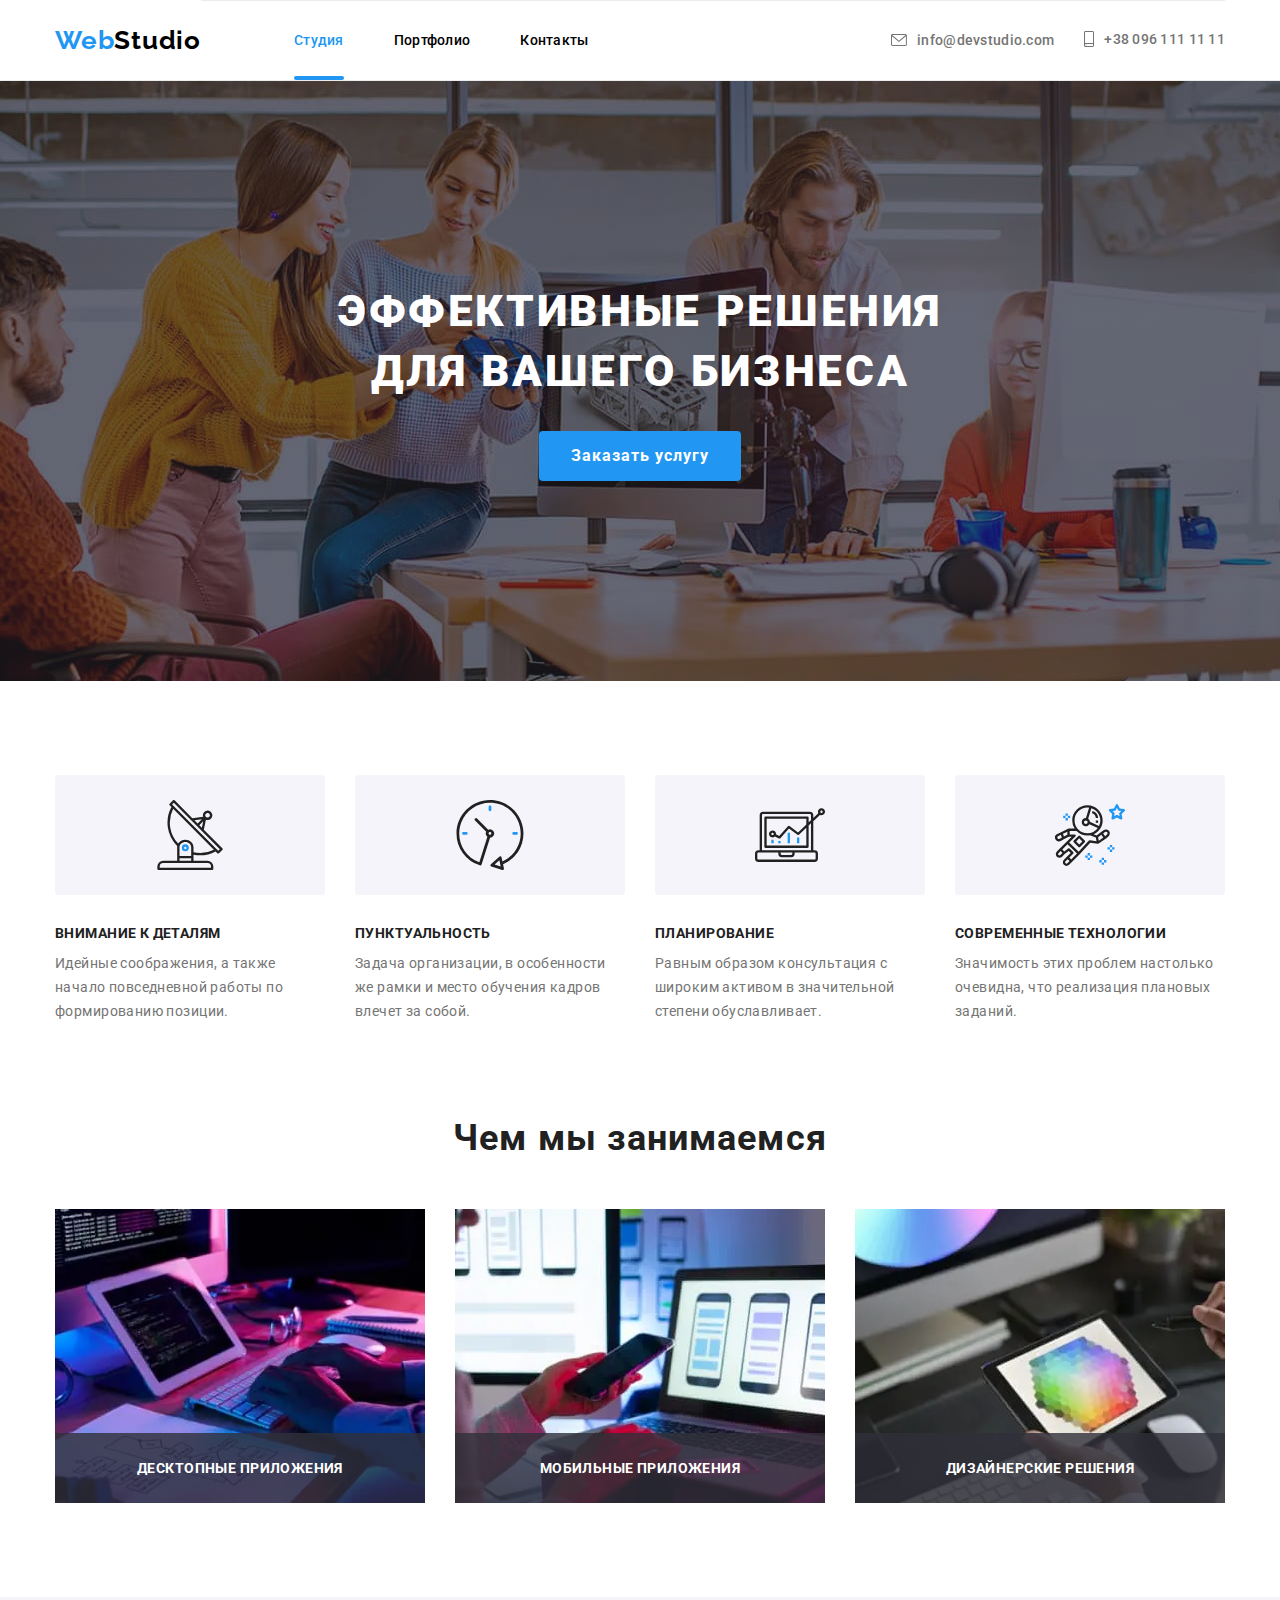
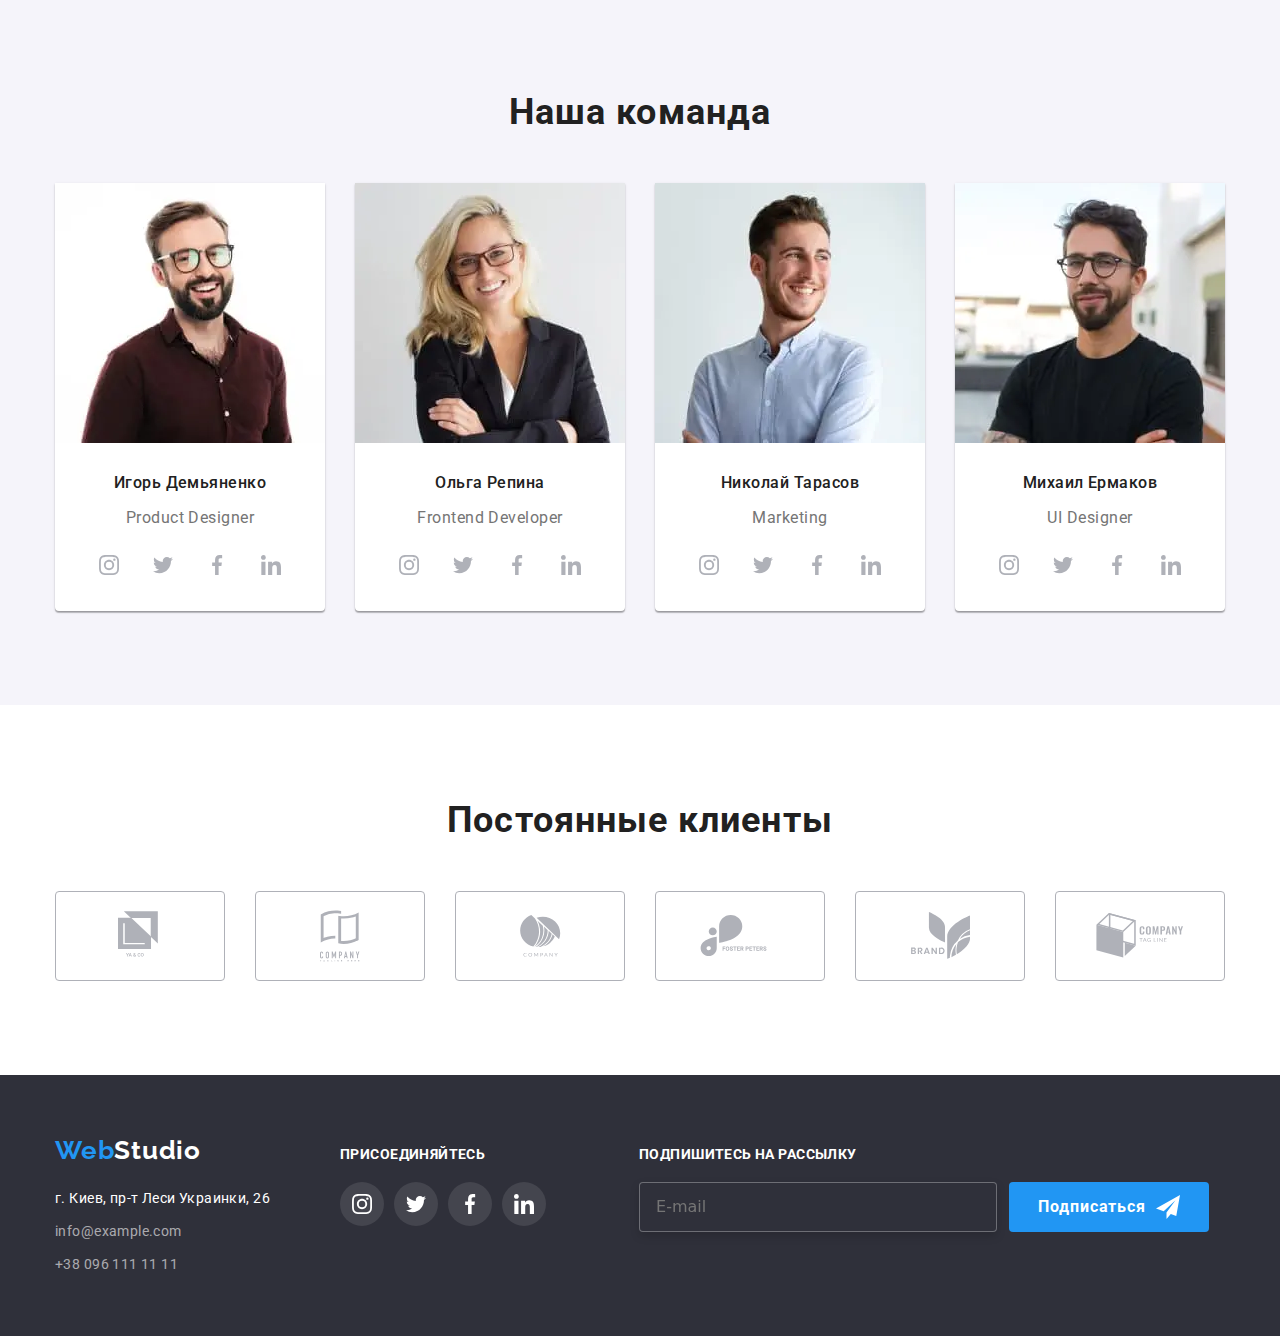
==== commit 78206e5a: "Add adaptive images" ====
--- a/index.html
+++ b/index.html
@@ -155,15 +155,48 @@
                 <h2 class="section-heading">Чем мы занимаемся</h2>
                 <ul class="activity list">
                     <li class="activity__item">
-                        <img src="./images/workplace.jpg" width="370" alt="Рабочее место">
+                        <picture>
+                            <source 
+                                srcset="./images/spec/workplace.webp 1x, ./images/spec/workplace@2x.webp 2x" 
+                                type="image/webp" 
+                                media="(min-width: 1200px)"
+                            >
+                            <source 
+                                srcset="./images/spec/workplace.jpg 1x, ./images/spec/workplace@2x.jpg 2x" 
+                                media="(min-width: 1200px)"
+                            >
+                            <img src="./images/workplace.jpg" alt="Рабочее место">
+                        </picture>
                         <h3 class="activity__title">Десктопные приложения</h3>
                     </li>
                     <li class="activity__item">
-                        <img src="./images/devices.jpg" width="370" alt="Девайсы">
+                        <picture>
+                            <source 
+                                srcset="./images/spec/devices.webp 1x, ./images/spec/devices@2x.webp 2x" 
+                                type="image/webp" 
+                                media="(min-width: 1200px)"
+                            >
+                            <source 
+                                srcset="./images/spec/devices.jpg 1x, ./images/spec/devices@2x.jpg 2x" 
+                                media="(min-width: 1200px)"
+                            >
+                            <img src="./images/devices.jpg" alt="Девайсы">
+                        </picture>
                         <h3 class="activity__title">Мобильные приложения</h3>
                     </li>
                     <li class="activity__item">
-                        <img src="./images/graphics.jpg" width="370" alt="Работа с графикой">
+                        <picture>
+                            <source 
+                                srcset="./images/spec/graphics.webp 1x, ./images/spec/graphics@2x.webp 2x" 
+                                type="image/webp" 
+                                media="(min-width: 1200px)"
+                            >
+                            <source 
+                                srcset="./images/spec/graphics.jpg 1x, ./images/spec/graphics@2x.jpg 2x" 
+                                media="(min-width: 1200px)"
+                            >
+                            <img src="./images/graphics.jpg" alt="Работа с графикой">
+                        </picture>
                         <h3 class="activity__title">Дизайнерские решения</h3>
                     </li>
                 </ul>
@@ -176,7 +209,36 @@
                 <h2 class="section-heading">Наша команда</h2>
                 <ul class="team list">
                     <li class="team__card bg-card">
-                        <img class="team__photo" src="./images/ihor.jpg" alt="Игорь Демьяненко">
+                        <picture>
+                            <source
+                                srcset="./images/team/ihor.webp 1x, ./images/team/ihor@2x.webp 2x,"
+                                type="image/webp"
+                                media="(min-width: 1200px)"
+                            >
+                            <source
+                                srcset="./images/team/ihor-tablet.webp 1x, ./images/team/ihor-tablet@2x.webp 2x,"
+                                type="image/webp"
+                                media="(min-width: 768px)"
+                            >
+                            <source
+                                srcset="./images/team/ihor-mobile.webp 1x, ./images/team/ihor-mobile@2x.webp 2x,"
+                                type="image/webp"
+                                media="(min-width: 480px)"
+                            >
+                            <source
+                                srcset="./images/team/ihor.jpg 1x, ./images/team/ihor@2x.jpg 2x,"
+                                media="(min-width: 1200px)"
+                            >
+                            <source
+                                srcset="./images/team/ihor-tablet.jpg 1x, ./images/team/ihor-tablet@2x.jpg 2x,"
+                                media="(min-width: 768px)"
+                            >
+                            <source
+                                srcset="./images/team/ihor-mobile.jpg 1x, ./images/team/ihor-mobile@2x.jpg 2x,"
+                                media="(min-width: 480px)"
+                            >
+                            <img class="team__photo" src="./images/team/ihor.jpg" alt="Игорь Демьяненко">
+                        </picture>
                         <h3 class="team__name">Игорь Демьяненко</h3>
                         <p class="team__position">Product Designer</p>
                         <ul class="list social">
@@ -211,7 +273,36 @@
                         </ul>
                     </li>
                     <li class="team__card bg-card">
-                        <img class="team__photo" src="./images/olga.jpg" alt="Ольга Репина">
+                        <picture>
+                            <source
+                                srcset="./images/team/olga.webp 1x, ./images/team/olga@2x.webp 2x,"
+                                type="image/webp"
+                                media="(min-width: 1200px)"
+                            >
+                            <source
+                                srcset="./images/team/olga-tablet.webp 1x, ./images/team/olga-tablet@2x.webp 2x,"
+                                type="image/webp"
+                                media="(min-width: 768px)"
+                            >
+                            <source
+                                srcset="./images/team/olga-mobile.webp 1x, ./images/team/olga-mobile@2x.webp 2x,"
+                                type="image/webp"
+                                media="(min-width: 480px)"
+                            >
+                            <source
+                                srcset="./images/team/olga.jpg 1x, ./images/team/olga@2x.jpg 2x,"
+                                media="(min-width: 1200px)"
+                            >
+                            <source
+                                srcset="./images/team/olga-tablet.jpg 1x, ./images/team/olga-tablet@2x.jpg 2x,"
+                                media="(min-width: 768px)"
+                            >
+                            <source
+                                srcset="./images/team/olga-mobile.jpg 1x, ./images/team/olga-mobile@2x.jpg 2x,"
+                                media="(min-width: 480px)"
+                            >
+                            <img class="team__photo" src="./images/team/olga.jpg" alt="Ольга Репина">
+                        </picture>
                         <h3 class="team__name">Ольга Репина</h3>
                         <p class="team__position">Frontend Developer</p>
                         <ul class="list social">
@@ -246,7 +337,36 @@
                         </ul>
                     </li>
                     <li class="team__card bg-card">
-                        <img class="team__photo" src="./images/nikola.jpg" alt="Николай Тарасов">
+                        <picture>
+                            <source
+                                srcset="./images/team/nikola.webp 1x, ./images/team/nikola@2x.webp 2x,"
+                                type="image/webp"
+                                media="(min-width: 1200px)"
+                            >
+                            <source
+                                srcset="./images/team/nikola-tablet.webp 1x, ./images/team/nikola-tablet@2x.webp 2x,"
+                                type="image/webp"
+                                media="(min-width: 768px)"
+                            >
+                            <source
+                                srcset="./images/team/nikola-mobile.webp 1x, ./images/team/nikola-mobile@2x.webp 2x,"
+                                type="image/webp"
+                                media="(min-width: 480px)"
+                            >
+                            <source
+                                srcset="./images/team/nikola.jpg 1x, ./images/team/nikola@2x.jpg 2x,"
+                                media="(min-width: 1200px)"
+                            >
+                            <source
+                                srcset="./images/team/nikola-tablet.jpg 1x, ./images/team/nikola-tablet@2x.jpg 2x,"
+                                media="(min-width: 768px)"
+                            >
+                            <source
+                                srcset="./images/team/nikola-mobile.jpg 1x, ./images/team/nikola-mobile@2x.jpg 2x,"
+                                media="(min-width: 480px)"
+                            >
+                            <img class="team__photo" src="./images/team/nikola.jpg" alt="Николай Тарасов">
+                        </picture>
                         <h3 class="team__name">Николай Тарасов</h3>
                         <p class="team__position">Marketing</p>
                         <ul class="list social">
@@ -281,7 +401,36 @@
                         </ul>
                     </li>
                     <li class="team__card bg-card">
-                        <img class="team__photo" src="./images/mihail.jpg" alt="Михаил Ермаков">
+                        <picture>
+                            <source
+                                srcset="./images/team/mihail.webp 1x, ./images/team/mihail@2x.webp 2x,"
+                                type="image/webp"
+                                media="(min-width: 1200px)"
+                            >
+                            <source
+                                srcset="./images/team/mihail-tablet.webp 1x, ./images/team/mihail-tablet@2x.webp 2x,"
+                                type="image/webp"
+                                media="(min-width: 768px)"
+                            >
+                            <source
+                                srcset="./images/team/mihail-mobile.webp 1x, ./images/team/mihail-mobile@2x.webp 2x,"
+                                type="image/webp"
+                                media="(min-width: 480px)"
+                            >
+                            <source
+                                srcset="./images/team/mihail.jpg 1x, ./images/team/mihail@2x.jpg 2x,"
+                                media="(min-width: 1200px)"
+                            >
+                            <source
+                                srcset="./images/team/mihail-tablet.jpg 1x, ./images/team/mihail-tablet@2x.jpg 2x,"
+                                media="(min-width: 768px)"
+                            >
+                            <source
+                                srcset="./images/team/mihail-mobile.jpg 1x, ./images/team/mihail-mobile@2x.jpg 2x,"
+                                media="(min-width: 480px)"
+                            >
+                            <img class="team__photo" src="./images/team/mihail.jpg" alt="Михаил Ермаков">
+                        </picture>
                         <h3 class="team__name">Михаил Ермаков</h3>
                         <p class="team__position">UI Designer</p>
                         <ul class="list social">
--- a/css/main.min.css
+++ b/css/main.min.css
@@ -1,2 +1,2 @@
-html{-webkit-box-sizing:border-box;box-sizing:border-box}*,*::before,*::after{-webkit-box-sizing:inherit;box-sizing:inherit}body{background-color:#fff}img{display:block;max-width:100%;height:auto}.container{width:100%;margin-left:auto;margin-right:auto;padding-left:15px;padding-right:15px}@media screen and (min-width: 480px){.container{width:480px}}@media screen and (min-width: 768px){.container{width:768px}}@media screen and (min-width: 1200px){.container{width:1200px}}.list{padding:0;margin:0;list-style:none}.link{text-decoration:none;font-family:Roboto;font-style:normal;font-weight:500;font-size:18px;line-height:21px;letter-spacing:0.02em;color:var(--primary-text-color);-webkit-transition:color 250ms cubic-bezier(0.4, 0, 0.2, 1);transition:color 250ms cubic-bezier(0.4, 0, 0.2, 1)}@media screen and (min-width: 768px){.link{font-size:14px;line-height:16px}}.link:hover,.link:focus{color:#2196F3}.logo{color:#2196F3}.logo-header,.logo-footer{text-decoration:none;font-family:Raleway;font-style:normal;font-weight:bold;font-size:24px;line-height:28px;letter-spacing:0.03em}@media screen and (min-width: 1200px){.logo-header,.logo-footer{font-size:26px;line-height:31px}}.logo-header{color:#000}@media screen and (max-width: 479px){.logo-header{display:block;margin-top:14px;margin-bottom:16px}}@media screen and (min-width: 480px){.logo-header{display:block;margin-top:14px;margin-bottom:16px}}@media screen and (min-width: 768px){.logo-header{display:block;margin-top:0;margin-bottom:0}}.logo-footer{display:inline-block;margin-bottom:20px;color:#fff}.button{display:inline-block;padding:10px 32px;min-width:200px;border-radius:4px;border:none;cursor:pointer;text-decoration:none;font-family:Roboto;font-style:normal;font-weight:bold;font-size:16px;line-height:30px;letter-spacing:0.06em;color:#fff;background-color:#2196F3}.modal-batton{position:absolute;top:8px;right:8px;width:30px;height:30px;border-radius:50%;background-color:#fff;border:1px solid rgba(0,0,0,0.1);cursor:pointer}.modal-batton:hover .close,.modal-batton:focus .close{fill:#2196F3}.deal-button{display:-webkit-box;display:-ms-flexbox;display:flex;-webkit-box-pack:center;-ms-flex-pack:center;justify-content:center;-webkit-box-align:center;-ms-flex-align:center;align-items:center;margin-top:30px;-webkit-box-shadow:0px 4px 4px rgba(0,0,0,0.15);box-shadow:0px 4px 4px rgba(0,0,0,0.15)}@media screen and (max-width: 479px){.filters-button{display:-webkit-inline-box;display:-ms-inline-flexbox;display:inline-flex;-ms-flex-wrap:wrap;flex-wrap:wrap;margin-top:60px;margin-bottom:25px}}@media screen and (min-width: 480px){.filters-button{display:-webkit-inline-box;display:-ms-inline-flexbox;display:inline-flex;-ms-flex-wrap:wrap;flex-wrap:wrap;margin-top:60px;margin-bottom:25px}}@media screen and (min-width: 768px){.filters-button{display:-webkit-box;display:-ms-flexbox;display:flex;-webkit-box-pack:center;-ms-flex-pack:center;justify-content:center;-webkit-box-align:stretch;-ms-flex-align:stretch;align-items:stretch;margin-top:60px;margin-bottom:14px}}@media screen and (min-width: 1200px){.filters-button{display:-webkit-box;display:-ms-flexbox;display:flex;-webkit-box-pack:center;-ms-flex-pack:center;justify-content:center;-webkit-box-align:stretch;-ms-flex-align:stretch;align-items:stretch;margin-top:94px;margin-bottom:34px}}@media screen and (max-width: 479px){.filters-button__item{margin-bottom:15px}}@media screen and (min-width: 480px){.filters-button__item{margin-bottom:15px}}@media screen and (min-width: 768px){.filters-button__item{margin-bottom:0}}@media screen and (min-width: 1200px){.filters-button__item{margin-bottom:0}}.filters-button__item:not(:last-child){margin-right:8px}.portfolio-button{display:inline-block;min-width:73px;height:38px;padding:6px 22px;text-decoration:none;border-radius:4px;border:none;font-family:Roboto;font-style:normal;font-weight:500;font-size:16px;line-height:26px;letter-spacing:0.03em;cursor:pointer;-webkit-transition:color 250ms cubic-bezier(0.4, 0, 0.2, 1),background-color 250ms cubic-bezier(0.4, 0, 0.2, 1),-webkit-box-shadow 250ms cubic-bezier(0.4, 0, 0.2, 1);transition:color 250ms cubic-bezier(0.4, 0, 0.2, 1),background-color 250ms cubic-bezier(0.4, 0, 0.2, 1),-webkit-box-shadow 250ms cubic-bezier(0.4, 0, 0.2, 1);transition:color 250ms cubic-bezier(0.4, 0, 0.2, 1),background-color 250ms cubic-bezier(0.4, 0, 0.2, 1),box-shadow 250ms cubic-bezier(0.4, 0, 0.2, 1);transition:color 250ms cubic-bezier(0.4, 0, 0.2, 1),background-color 250ms cubic-bezier(0.4, 0, 0.2, 1),box-shadow 250ms cubic-bezier(0.4, 0, 0.2, 1),-webkit-box-shadow 250ms cubic-bezier(0.4, 0, 0.2, 1);color:#212121;background-color:#F5F4FA}.portfolio-button:hover,.portfolio-button:focus{color:#fff;background-color:#2196F3;-webkit-box-shadow:0px 3px 1px rgba(0,0,0,0.1),0px 1px 2px rgba(0,0,0,0.08),0px 2px 2px rgba(0,0,0,0.12);box-shadow:0px 3px 1px rgba(0,0,0,0.1),0px 1px 2px rgba(0,0,0,0.08),0px 2px 2px rgba(0,0,0,0.12)}.social{display:-webkit-box;display:-ms-flexbox;display:flex;-webkit-box-pack:center;-ms-flex-pack:center;justify-content:center;-webkit-box-align:center;-ms-flex-align:center;align-items:center}.social__item:not(:last-child){margin-right:10px}.social__link{display:-webkit-box;display:-ms-flexbox;display:flex;-webkit-box-pack:center;-ms-flex-pack:center;justify-content:center;-webkit-box-align:center;-ms-flex-align:center;align-items:center;width:44px;height:44px;border-radius:50%;fill:#AFB1B8;-webkit-transition:background-color 250ms cubic-bezier(0.4, 0, 0.2, 1);transition:background-color 250ms cubic-bezier(0.4, 0, 0.2, 1)}.social__link:hover .team-icon,.social__link:focus .team-icon{fill:#fff}.social__link:hover,.social__link:focus{background-color:#2196F3}.footer-icon{fill:#fff;background-color:rgba(255,255,255,0.1)}.social__icon{width:20px;height:20px;-webkit-transition:fill 250ms cubic-bezier(0.4, 0, 0.2, 1);transition:fill 250ms cubic-bezier(0.4, 0, 0.2, 1)}.backdrop{position:fixed;top:0;left:0;z-index:1;width:100%;height:100%;background-color:rgba(0,0,0,0.2);-webkit-transition:opacity 250ms cubic-bezier(0.4, 0, 0.2, 1);transition:opacity 250ms cubic-bezier(0.4, 0, 0.2, 1)}.backdrop.is-hidden{opacity:0;pointer-events:none}.backdrop.is-hidden .modal-window{-webkit-transform:translate(-50%, -50%) scale(0.7);transform:translate(-50%, -50%) scale(0.7)}@media screen and (max-width: 479px){.modal-window{position:absolute;top:50%;left:50%;-webkit-box-orient:vertical;-webkit-box-direction:normal;-ms-flex-direction:column;flex-direction:column;display:-webkit-box;display:-ms-flexbox;display:flex;-webkit-box-pack:center;-ms-flex-pack:center;justify-content:center;-webkit-box-align:center;-ms-flex-align:center;align-items:center;padding:40px;-webkit-transform:translate(-50%, -50%) scale(1);transform:translate(-50%, -50%) scale(1);width:calc(100% - 30px);height:609px;background-color:#fff;-webkit-box-shadow:0px 1px 3px rgba(0,0,0,0.12),0px 1px 1px rgba(0,0,0,0.14),0px 2px 1px rgba(0,0,0,0.2);box-shadow:0px 1px 3px rgba(0,0,0,0.12),0px 1px 1px rgba(0,0,0,0.14),0px 2px 1px rgba(0,0,0,0.2);border-radius:4px;-webkit-transition:opacity 250ms cubic-bezier(0.4, 0, 0.2, 1),-webkit-transform 250ms cubic-bezier(0.4, 0, 0.2, 1);transition:opacity 250ms cubic-bezier(0.4, 0, 0.2, 1),-webkit-transform 250ms cubic-bezier(0.4, 0, 0.2, 1);transition:transform 250ms cubic-bezier(0.4, 0, 0.2, 1),opacity 250ms cubic-bezier(0.4, 0, 0.2, 1);transition:transform 250ms cubic-bezier(0.4, 0, 0.2, 1),opacity 250ms cubic-bezier(0.4, 0, 0.2, 1),-webkit-transform 250ms cubic-bezier(0.4, 0, 0.2, 1)}}@media screen and (min-width: 480px){.modal-window{position:absolute;top:50%;left:50%;-webkit-box-orient:vertical;-webkit-box-direction:normal;-ms-flex-direction:column;flex-direction:column;display:-webkit-box;display:-ms-flexbox;display:flex;-webkit-box-pack:center;-ms-flex-pack:center;justify-content:center;-webkit-box-align:center;-ms-flex-align:center;align-items:center;padding:40px;-webkit-transform:translate(-50%, -50%) scale(1);transform:translate(-50%, -50%) scale(1);width:450px;height:609px;background-color:#fff;-webkit-box-shadow:0px 1px 3px rgba(0,0,0,0.12),0px 1px 1px rgba(0,0,0,0.14),0px 2px 1px rgba(0,0,0,0.2);box-shadow:0px 1px 3px rgba(0,0,0,0.12),0px 1px 1px rgba(0,0,0,0.14),0px 2px 1px rgba(0,0,0,0.2);border-radius:4px;-webkit-transition:opacity 250ms cubic-bezier(0.4, 0, 0.2, 1),-webkit-transform 250ms cubic-bezier(0.4, 0, 0.2, 1);transition:opacity 250ms cubic-bezier(0.4, 0, 0.2, 1),-webkit-transform 250ms cubic-bezier(0.4, 0, 0.2, 1);transition:transform 250ms cubic-bezier(0.4, 0, 0.2, 1),opacity 250ms cubic-bezier(0.4, 0, 0.2, 1);transition:transform 250ms cubic-bezier(0.4, 0, 0.2, 1),opacity 250ms cubic-bezier(0.4, 0, 0.2, 1),-webkit-transform 250ms cubic-bezier(0.4, 0, 0.2, 1)}}@media screen and (min-width: 1200px){.modal-window{width:528px;height:581px}}.close{position:absolute;top:50%;left:50%;-webkit-transform:translate(-50%, -50%);transform:translate(-50%, -50%);width:18px;height:18px;fill:#000;-webkit-transition:fill 250ms cubic-bezier(0.4, 0, 0.2, 1);transition:fill 250ms cubic-bezier(0.4, 0, 0.2, 1)}@media screen and (max-width: 479px){.form-title{display:block;margin-bottom:12px;font-family:Roboto;font-style:normal;font-weight:bold;font-size:20px;line-height:30px;text-align:center;letter-spacing:0.03em;color:#212121}}@media screen and (min-width: 480px){.form-title{display:block;margin-bottom:12px;font-family:Roboto;font-style:normal;font-weight:bold;font-size:20px;line-height:30px;text-align:center;letter-spacing:0.03em;color:#212121}}@media screen and (min-width: 1200px){.form-title{font-size:20px;line-height:23px}}.modal-form{-webkit-box-orient:vertical;-webkit-box-direction:normal;-ms-flex-direction:column;flex-direction:column;display:-webkit-box;display:-ms-flexbox;display:flex;-webkit-box-pack:center;-ms-flex-pack:center;justify-content:center;-webkit-box-align:center;-ms-flex-align:center;align-items:center}.formbox{display:-webkit-box;display:-ms-flexbox;display:flex;-webkit-box-orient:vertical;-webkit-box-direction:normal;-ms-flex-direction:column;flex-direction:column;position:relative;text-align:left;margin-bottom:10px;font-style:normal;font-weight:normal;font-size:12px;line-height:14px;letter-spacing:0.01em;color:#757575}.formbox__title{margin-bottom:4px}@media screen and (max-width: 479px){.formbox__input{width:370px;height:40px;padding-left:42px;border:1px solid rgba(33,33,33,0.2);border-radius:4px}.formbox__input:focus{border-color:#2196F3;-webkit-transition:border-color 250ms cubic-bezier(0.4, 0, 0.2, 1);transition:border-color 250ms cubic-bezier(0.4, 0, 0.2, 1)}.formbox__input:hover{cursor:pointer}.formbox__input:focus+.formbox__icon{fill:#2196F3;-webkit-transition:fill 250ms cubic-bezier(0.4, 0, 0.2, 1);transition:fill 250ms cubic-bezier(0.4, 0, 0.2, 1)}}@media screen and (min-width: 480px){.formbox__input{width:370px;height:40px;padding-left:42px;border:1px solid rgba(33,33,33,0.2);border-radius:4px}.formbox__input:focus{border-color:#2196F3;-webkit-transition:border-color 250ms cubic-bezier(0.4, 0, 0.2, 1);transition:border-color 250ms cubic-bezier(0.4, 0, 0.2, 1)}.formbox__input:hover{cursor:pointer}.formbox__input:focus+.formbox__icon{fill:#2196F3;-webkit-transition:fill 250ms cubic-bezier(0.4, 0, 0.2, 1);transition:fill 250ms cubic-bezier(0.4, 0, 0.2, 1)}}@media screen and (min-width: 1200px){.formbox__input{width:448px}}.formbox__icon{position:absolute;left:12px;bottom:11px;width:18px;height:18px}@media screen and (max-width: 479px){.formbox__comment{resize:none;width:370px;height:120px;border:1px solid rgba(33,33,33,0.2);border-radius:4px;padding:12px 16px}.formbox__comment:focus{border-color:#2196F3;-webkit-transition:border-color 250ms cubic-bezier(0.4, 0, 0.2, 1);transition:border-color 250ms cubic-bezier(0.4, 0, 0.2, 1)}}@media screen and (min-width: 480px){.formbox__comment{resize:none;width:370px;height:120px;border:1px solid rgba(33,33,33,0.2);border-radius:4px;padding:12px 16px}.formbox__comment:focus{border-color:#2196F3;-webkit-transition:border-color 250ms cubic-bezier(0.4, 0, 0.2, 1);transition:border-color 250ms cubic-bezier(0.4, 0, 0.2, 1)}}@media screen and (min-width: 1200px){.formbox__comment{width:448px}}.dealbox{display:-webkit-box;display:-ms-flexbox;display:flex;-webkit-box-align:center;-ms-flex-align:center;align-items:center;margin-top:10px}.checkbox{position:absolute;width:1px;height:1px;margin:-1px;border:0;padding:0;clip:rect(0 0 0 0);overflow:hidden}.dealbox__icon{display:inline-block;width:16px;height:15px;border:2px solid #212121;border-radius:2px;margin-right:8px;-webkit-transition:background-color 250ms cubic-bezier(0.4, 0, 0.2, 1);transition:background-color 250ms cubic-bezier(0.4, 0, 0.2, 1)}.checkbox:checked+.dealbox__icon{border-color:#2196F3;background-color:#2196F3;background-image:url(../images/icon-check.svg);background-size:contain;background-origin:border-box}@media screen and (max-width: 479px){.dealbox__text{font-family:Roboto;font-style:normal;font-weight:normal;font-size:12px;line-height:14px;letter-spacing:0.03em;color:#757575}}@media screen and (min-width: 480px){.dealbox__text{font-family:Roboto;font-style:normal;font-weight:normal;font-size:12px;line-height:14px;letter-spacing:0.03em;color:#757575}}@media screen and (min-width: 1200px){.dealbox__text{font-size:14px;line-height:24px}}@media screen and (max-width: 479px){.dealbox__link{font-family:Roboto;font-style:normal;font-weight:normal;font-size:12px;line-height:14px;letter-spacing:0.03em;border-bottom:1px solid #2196F3;color:#2196F3}}@media screen and (min-width: 480px){.dealbox__link{font-family:Roboto;font-style:normal;font-weight:normal;font-size:12px;line-height:14px;letter-spacing:0.03em;border-bottom:1px solid #2196F3;color:#2196F3}}@media screen and (min-width: 1200px){.dealbox__link{font-size:14px;line-height:24px}}.header{border-bottom:1px solid #ECECEC}.heder-nav{position:relative;display:-webkit-inline-box;display:-ms-inline-flexbox;display:inline-flex;width:100%}@media screen and (min-width: 768px){.heder-nav{display:-webkit-box;display:-ms-flexbox;display:flex;-webkit-box-align:center;-ms-flex-align:center;align-items:center}}@media screen and (min-width: 1200px){.heder-nav{display:-webkit-box;display:-ms-flexbox;display:flex;-webkit-box-align:center;-ms-flex-align:center;align-items:center}}.menu-button{margin:0;margin-left:auto;padding:0;border:0;background-color:#fff}@media screen and (min-width: 768px){.menu-button{display:none}}.menu-button .icon-close{display:none}.menu-button.is-open .icon-close{display:block}.menu-button.is-open .icon-burger{display:none}.menu-button:hover,.menu-button:focus{fill:#2196F3;-webkit-transition:fill 250ms cubic-bezier(0.4, 0, 0.2, 1);transition:fill 250ms cubic-bezier(0.4, 0, 0.2, 1)}.menu-box.is-open{display:block}@media screen and (max-width: 767px){.menu-box{display:none;position:absolute;top:100%;left:0;width:100%;background-color:#fff;padding:60px 0px;text-align:center}}@media screen and (min-width: 768px){.menu-box{display:-webkit-box;display:-ms-flexbox;display:flex;-webkit-box-align:center;-ms-flex-align:center;align-items:center;-webkit-box-pack:justify;-ms-flex-pack:justify;justify-content:space-between}.menu-box__item:not(:last-child){margin-right:50px}}@media screen and (max-width: 767px){.menu-box .site-nav__item{margin-bottom:40px}.menu-box .site-nav__item:last-child{margin-bottom:60px}}@media screen and (min-width: 768px){.menu-box .site-nav{display:-webkit-box;display:-ms-flexbox;display:flex;margin-left:88px}.menu-box .site-nav__item:not(:last-child){margin-right:50px}}@media screen and (min-width: 1200px){.menu-box .site-nav{display:-webkit-box;display:-ms-flexbox;display:flex;margin-left:93px}.menu-box .site-nav__item:not(:last-child){margin-right:50px}}.menu-box .site-nav--current{position:relative;color:#2196F3}.menu-box .site-nav--current::after{content:"";position:absolute;left:0;bottom:-8px;width:100%;height:4px;border-radius:2px;background-color:#2196F3}@media screen and (min-width: 768px){.menu-box .site-nav--current::after{bottom:0}}.menu-box .site-nav .link{padding:0}@media screen and (min-width: 768px){.menu-box .site-nav .link{display:block;padding-top:32px;padding-bottom:32px}}.menu-box .contacts-nav__header-contacts{text-decoration:none;font-family:Roboto;font-style:normal;font-weight:500;font-size:18px;line-height:21px;letter-spacing:0.02em;color:#757575;-webkit-transition:color 250ms cubic-bezier(0.4, 0, 0.2, 1);transition:color 250ms cubic-bezier(0.4, 0, 0.2, 1)}@media screen and (min-width: 768px){.menu-box .contacts-nav__header-contacts{display:-webkit-inline-box;display:-ms-inline-flexbox;display:inline-flex;-webkit-box-pack:center;-ms-flex-pack:center;justify-content:center;-webkit-box-align:center;-ms-flex-align:center;align-items:center;font-size:12px;line-height:14px}}.menu-box .contacts-nav__header-contacts:hover,.menu-box .contacts-nav__header-contacts:focus{color:#2196F3}.menu-box .contacts-nav__header-contacts:hover .connect--icon,.menu-box .contacts-nav__header-contacts:focus .connect--icon{fill:#2196F3}@media screen and (min-width: 768px){.menu-box .contacts-nav{display:inline;-webkit-box-align:center;-ms-flex-align:center;align-items:center}}@media screen and (min-width: 1200px){.menu-box .contacts-nav{display:-webkit-box;display:-ms-flexbox;display:flex;padding-top:32px;padding-bottom:32px;font-size:14px;line-height:16px}}.menu-box .item-contacts:first-child{margin-bottom:16px}@media screen and (min-width: 768px){.menu-box .item-contacts:not(:last-child){margin-bottom:10px}}@media screen and (min-width: 1200px){.menu-box .item-contacts:not(:last-child){margin-bottom:0}}@media screen and (min-width: 1200px){.menu-box .contacts-nav .item+.item{margin-left:50px}}.menu-box .envelope{margin-right:10px;width:16px;height:11px;fill:#757575;-webkit-transition:fill 250ms cubic-bezier(0.4, 0, 0.2, 1);transition:fill 250ms cubic-bezier(0.4, 0, 0.2, 1)}@media screen and (min-width: 768px){.menu-box .envelope{margin-right:8px;width:14px;height:10px}}@media screen and (min-width: 1200px){.menu-box .envelope{margin-right:10px;width:16px;height:12px}}.menu-box .smartphone{margin-right:10px;width:10px;height:15px;fill:#757575;-webkit-transition:fill 250ms cubic-bezier(0.4, 0, 0.2, 1);transition:fill 250ms cubic-bezier(0.4, 0, 0.2, 1)}@media screen and (min-width: 768px){.menu-box .smartphone{margin-right:8px;width:10px;height:14px}}@media screen and (min-width: 1200px){.menu-box .smartphone{margin-right:10px;width:10px;height:16px;fill:#757575;-webkit-transition:fill 250ms cubic-bezier(0.4, 0, 0.2, 1);transition:fill 250ms cubic-bezier(0.4, 0, 0.2, 1)}}@media screen and (max-width: 479px){.banner{text-align:center;max-width:480px;min-height:400px;margin-left:auto;margin-right:auto;margin-bottom:60px;background-image:-webkit-gradient(linear, left top, left bottom, from(rgba(47,48,58,0.4)), to(rgba(47,48,58,0.4))),url(../images/mobile-banner.jpg);background-image:linear-gradient(rgba(47,48,58,0.4), rgba(47,48,58,0.4)),url(../images/mobile-banner.jpg);background-color:#C4C4C4;background-repeat:no-repeat;background-position:center;background-size:cover}}@media screen and (min-width: 480px){.banner{text-align:center;max-width:480px;min-height:400px;margin-left:auto;margin-right:auto;margin-bottom:60px;background-image:-webkit-gradient(linear, left top, left bottom, from(rgba(47,48,58,0.4)), to(rgba(47,48,58,0.4))),url(../images/mobile-banner.jpg);background-image:linear-gradient(rgba(47,48,58,0.4), rgba(47,48,58,0.4)),url(../images/mobile-banner.jpg);background-color:#C4C4C4;background-repeat:no-repeat;background-position:center;background-size:cover}}@media screen and (min-width: 768px){.banner{max-width:768px;min-height:400px;background-image:-webkit-gradient(linear, left top, left bottom, from(rgba(47,48,58,0.4)), to(rgba(47,48,58,0.4))),url(../images/tablet-banner.jpg);background-image:linear-gradient(rgba(47,48,58,0.4), rgba(47,48,58,0.4)),url(../images/tablet-banner.jpg)}}@media screen and (min-width: 1200px){.banner{-webkit-box-orient:vertical;-webkit-box-direction:normal;-ms-flex-direction:column;flex-direction:column;display:-webkit-box;display:-ms-flexbox;display:flex;-webkit-box-pack:center;-ms-flex-pack:center;justify-content:center;-webkit-box-align:center;-ms-flex-align:center;align-items:center;max-width:1600px;min-height:600px;margin-bottom:94px;background-image:-webkit-gradient(linear, left top, left bottom, from(rgba(47,48,58,0.4)), to(rgba(47,48,58,0.4))),url(../images/banner.jpg);background-image:linear-gradient(rgba(47,48,58,0.4), rgba(47,48,58,0.4)),url(../images/banner.jpg)}}.banner-headline{margin-top:0;margin-bottom:30px;padding-top:118px;padding-left:30px;padding-right:30px;font-family:Roboto;font-style:normal;font-weight:900;font-size:26px;line-height:42px;letter-spacing:0.06em;text-transform:uppercase;color:#fff}@media screen and (min-width: 1200px){.banner-headline{padding:0;font-size:44px;line-height:60px}}.section-features{margin:0}.hidden{font-size:0}.features{margin-bottom:60px}.features__icon{width:70px;height:70px}.features__title{margin-top:0;margin-bottom:10px;font-family:Roboto;font-style:normal;font-weight:bold;font-size:14px;line-height:16px;letter-spacing:0.03em;text-transform:uppercase;color:#212121}.features__text{margin-top:0;margin-bottom:30px;font-family:Roboto;font-style:normal;font-weight:normal;font-size:14px;line-height:24px;letter-spacing:0.03em;color:#757575}@media screen and (min-width: 768px){.features{display:-webkit-box;display:-ms-flexbox;display:flex;-ms-flex-wrap:wrap;flex-wrap:wrap;margin-bottom:30px}.features__item{width:calc((100% - 30px) / 2)}.features__item:not(:nth-child(2n)){margin-right:30px}}@media screen and (min-width: 1200px){.features{display:-webkit-box;display:-ms-flexbox;display:flex;-ms-flex-wrap:nowrap;flex-wrap:nowrap;margin-bottom:0}.features__item{width:calc((100% - 30px * 3) / 4);margin-right:30px}.features__text{margin-bottom:0}}@media screen and (max-width: 479px){.icon-box{display:-webkit-box;display:-ms-flexbox;display:flex;-webkit-box-pack:center;-ms-flex-pack:center;justify-content:center;-webkit-box-align:center;-ms-flex-align:center;align-items:center;width:100%;height:120px;margin-bottom:30px;background-color:#F5F4FA;border-radius:4px}}@media screen and (min-width: 480px){.icon-box{display:-webkit-box;display:-ms-flexbox;display:flex;-webkit-box-pack:center;-ms-flex-pack:center;justify-content:center;-webkit-box-align:center;-ms-flex-align:center;align-items:center;width:100%;height:120px;margin-bottom:30px;background-color:#F5F4FA;border-radius:4px}}@media screen and (min-width: 768px){.icon-box{display:-webkit-box;display:-ms-flexbox;display:flex;-webkit-box-pack:center;-ms-flex-pack:center;justify-content:center;-webkit-box-align:center;-ms-flex-align:center;align-items:center;width:100%;height:120px}}@media screen and (min-width: 1200px){.icon-box{display:-webkit-box;display:-ms-flexbox;display:flex;-webkit-box-pack:center;-ms-flex-pack:center;justify-content:center;-webkit-box-align:center;-ms-flex-align:center;align-items:center;width:270px;height:120px;margin-bottom:30px;background-color:#F5F4FA;border-radius:4px}}.section-spec{padding:0}@media screen and (min-width: 1200px){.section-spec{padding-top:94px}}.section-spec .section-heading{display:none}@media screen and (min-width: 1200px){.section-spec .section-heading{display:-webkit-box;display:-ms-flexbox;display:flex;-webkit-box-pack:center;-ms-flex-pack:center;justify-content:center;-webkit-box-align:center;-ms-flex-align:center;align-items:center;margin-top:0;margin-bottom:50px;font-family:Roboto;font-style:normal;font-weight:bold;font-size:36px;line-height:42px;text-align:center;letter-spacing:0.03em;color:#212121}}.activity{display:none}@media screen and (min-width: 1200px){.activity{display:-webkit-box;display:-ms-flexbox;display:flex;-ms-flex-wrap:wrap;flex-wrap:wrap;margin-bottom:94px}.activity__item{position:relative;width:calc((100% - 30px * 2) / 3);margin-right:30px}.activity__item:nth-child(3n){margin-right:0}.activity__item::before{position:absolute;bottom:0;content:"";width:100%;height:70px;background:rgba(47,48,58,0.8)}.activity__title{position:absolute;bottom:27px;margin:0;width:100%;font-family:Roboto;font-style:normal;font-weight:bold;font-size:14px;line-height:16px;text-align:center;letter-spacing:0.03em;text-transform:uppercase;color:#fff}}@media screen and (max-width: 479px){.section-team{padding-top:60px;padding-bottom:30px;background-color:#F5F4FA}}@media screen and (min-width: 480px){.section-team{padding-top:60px;padding-bottom:30px;background-color:#F5F4FA}}@media screen and (min-width: 768px){.section-team{padding-top:60px;padding-bottom:30px}}@media screen and (min-width: 1200px){.section-team{padding-top:94px;padding-bottom:94px}}.section-heading{display:block;margin-top:0;margin-bottom:30px;font-family:Roboto;font-style:normal;font-weight:bold;font-size:28px;line-height:33px;text-align:center;letter-spacing:0.03em;color:#212121}@media screen and (min-width: 1200px){.section-heading{display:-webkit-box;display:-ms-flexbox;display:flex;-webkit-box-pack:center;-ms-flex-pack:center;justify-content:center;-webkit-box-align:center;-ms-flex-align:center;align-items:center;margin-bottom:50px;font-size:36px;line-height:42px}}.team__name{margin-top:0;font-family:Roboto;font-style:normal;font-weight:500;font-size:16px;line-height:19px;text-align:center;letter-spacing:0.03em;color:#212121}.team__position{margin:0;margin-bottom:16px;font-family:Roboto;font-style:normal;font-weight:normal;font-size:16px;line-height:19px;text-align:center;letter-spacing:0.03em;color:#757575}.team__photo{margin-bottom:30px}@media screen and (max-width: 479px){.team__card{margin-bottom:30px}}@media screen and (min-width: 480px){.team__card{margin-bottom:30px}}@media screen and (min-width: 768px){.team{display:-webkit-box;display:-ms-flexbox;display:flex;-ms-flex-wrap:wrap;flex-wrap:wrap}.team__card:not(:nth-child(2n)){margin-right:30px}}@media screen and (min-width: 1200px){.team{display:-webkit-box;display:-ms-flexbox;display:flex;-ms-flex-wrap:wrap;flex-wrap:wrap}.team__card{margin-right:30px;margin-bottom:0}.team__card:nth-child(4n){margin-right:0}}.bg-card{background-color:#fff;-webkit-box-shadow:0px 1px 3px rgba(0,0,0,0.12),0px 1px 1px rgba(0,0,0,0.14),0px 2px 1px rgba(0,0,0,0.2);box-shadow:0px 1px 3px rgba(0,0,0,0.12),0px 1px 1px rgba(0,0,0,0.14),0px 2px 1px rgba(0,0,0,0.2);border-radius:0px 0px 4px 4px}@media screen and (max-width: 479px){.bg-card{width:100%;height:100%}}@media screen and (min-width: 480px){.bg-card{width:450px;height:622px}}@media screen and (min-width: 768px){.bg-card{width:354px;height:536px}}@media screen and (min-width: 1200px){.bg-card{width:270px;height:428px}}.section-clients{padding-top:60px}@media screen and (min-width: 1200px){.section-clients{padding-top:94px}}@media screen and (max-width: 479px){.clients{display:-webkit-box;display:-ms-flexbox;display:flex;-webkit-box-pack:center;-ms-flex-pack:center;justify-content:center;-webkit-box-align:center;-ms-flex-align:center;align-items:center;-ms-flex-wrap:wrap;flex-wrap:wrap;margin-bottom:60px}.clients__item{margin-bottom:30px;width:calc((100% - 30px) / 2)}.clients__item:not(:nth-child(2n)){margin-right:30px}.clients__link{display:-webkit-box;display:-ms-flexbox;display:flex;-webkit-box-pack:center;-ms-flex-pack:center;justify-content:center;-webkit-box-align:center;-ms-flex-align:center;align-items:center;width:100%;height:90px;fill:#AFB1B8;border:1px solid #AFB1B8;-webkit-box-sizing:border-box;box-sizing:border-box;border-radius:4px;-webkit-transition:fill 250ms cubic-bezier(0.4, 0, 0.2, 1),border 250ms cubic-bezier(0.4, 0, 0.2, 1);transition:fill 250ms cubic-bezier(0.4, 0, 0.2, 1),border 250ms cubic-bezier(0.4, 0, 0.2, 1)}.clients__link.client-icon:hover,.clients__link.client-icon:focus{fill:#2196F3;border:1px solid #2196F3}}@media screen and (min-width: 480px){.clients{display:-webkit-box;display:-ms-flexbox;display:flex;-webkit-box-pack:center;-ms-flex-pack:center;justify-content:center;-webkit-box-align:center;-ms-flex-align:center;align-items:center;-ms-flex-wrap:wrap;flex-wrap:wrap;margin-bottom:60px}.clients__item{margin-bottom:30px;width:calc((100% - 30px) / 2)}.clients__item:not(:nth-child(2n)){margin-right:30px}.clients__link{display:-webkit-box;display:-ms-flexbox;display:flex;-webkit-box-pack:center;-ms-flex-pack:center;justify-content:center;-webkit-box-align:center;-ms-flex-align:center;align-items:center;width:210px;height:90px;fill:#AFB1B8;border:1px solid #AFB1B8;-webkit-box-sizing:border-box;box-sizing:border-box;border-radius:4px;-webkit-transition:fill 250ms cubic-bezier(0.4, 0, 0.2, 1),border 250ms cubic-bezier(0.4, 0, 0.2, 1);transition:fill 250ms cubic-bezier(0.4, 0, 0.2, 1),border 250ms cubic-bezier(0.4, 0, 0.2, 1)}.clients__link.client-icon:hover,.clients__link.client-icon:focus{fill:#2196F3;border:1px solid #2196F3}}@media screen and (min-width: 768px){.clients{display:-webkit-box;display:-ms-flexbox;display:flex;-webkit-box-pack:center;-ms-flex-pack:center;justify-content:center;-webkit-box-align:center;-ms-flex-align:center;align-items:center;-ms-flex-wrap:wrap;flex-wrap:wrap}.clients__item{margin-bottom:30px;width:calc((100% - 30px * 2) / 3)}.clients__item:not(:nth-child(2n)){margin-right:0}.clients__item:not(:nth-child(3n)){margin-right:30px}.clients__link{width:226px}}@media screen and (min-width: 1200px){.clients{-ms-flex-wrap:nowrap;flex-wrap:nowrap;margin-bottom:94px}.clients__item{margin-right:30px;margin-bottom:0}.clients__item:last-child{margin-right:0}.clients__item:not(:nth-child(2n)){margin-right:30px}.clients__link{width:170px}}.decoration{background-color:#2F303A}@media screen and (max-width: 479px){.footer{text-align:center;padding-top:60px}.footer__contacts{display:block;margin-bottom:8px;text-decoration:none;font-family:Roboto;font-style:normal;font-weight:normal;font-size:14px;line-height:24px;letter-spacing:0.03em;color:rgba(255,255,255,0.6);-webkit-transition:color 250ms cubic-bezier(0.4, 0, 0.2, 1);transition:color 250ms cubic-bezier(0.4, 0, 0.2, 1)}.footer__contacts:hover,.footer__contacts:focus{color:#2196F3}}@media screen and (min-width: 480px){.footer{text-align:center;padding-top:60px}.footer__contacts{display:block;margin-bottom:8px;text-decoration:none;font-family:Roboto;font-style:normal;font-weight:normal;font-size:14px;line-height:24px;letter-spacing:0.03em;color:rgba(255,255,255,0.6);-webkit-transition:color 250ms cubic-bezier(0.4, 0, 0.2, 1);transition:color 250ms cubic-bezier(0.4, 0, 0.2, 1)}.footer__contacts:hover,.footer__contacts:focus{color:#2196F3}}@media screen and (min-width: 768px){.footer{display:-webkit-box;display:-ms-flexbox;display:flex;-ms-flex-wrap:wrap;flex-wrap:wrap;padding:60px 76px}.footer__address{margin-right:165px}}@media screen and (min-width: 1200px){.footer{display:-webkit-box;display:-ms-flexbox;display:flex;text-align:left;-webkit-box-align:baseline;-ms-flex-align:baseline;align-items:baseline;padding:60px 15px}.footer__contacts{margin-bottom:9px}.footer__contacts:last-child{margin-bottom:0}.footer__address{margin-right:70px}}@media screen and (max-width: 479px){.address-text{margin-top:0;margin-bottom:8px;font-family:Roboto;font-style:normal;font-weight:normal;font-size:14px;line-height:24px;letter-spacing:0.03em;color:#fff}}@media screen and (min-width: 480px){.address-text{margin-top:0;margin-bottom:8px;font-family:Roboto;font-style:normal;font-weight:normal;font-size:14px;line-height:24px;letter-spacing:0.03em;color:#fff}}@media screen and (min-width: 1200px){.address-text{margin-bottom:9px}}@media screen and (min-width: 1200px){.footer-social-block{margin-right:93px}}.title{margin:0;margin-bottom:20px;font-family:Roboto;font-style:normal;font-weight:bold;font-size:14px;line-height:16px;letter-spacing:0.03em;text-transform:uppercase;color:#fff}@media screen and (max-width: 479px){.title{margin-top:60px}}@media screen and (min-width: 480px){.title{margin-top:60px}}@media screen and (min-width: 768px){.title{margin-top:0}}@media screen and (min-width: 1200px){.title{margin-top:0}}@media screen and (min-width: 768px){.form{margin-top:60px}}@media screen and (min-width: 1200px){.form{margin-top:0}}@media screen and (min-width: 1200px){.footer-form{display:-webkit-box;display:-ms-flexbox;display:flex}}@media screen and (max-width: 479px){.footer-form .mail{width:100%;height:50px;margin-bottom:20px;padding-left:16px;padding-top:15px;padding-bottom:15px;color:rgba(255,255,255,0.6);background:#2F303A;border:1px solid rgba(255,255,255,0.3);-webkit-filter:drop-shadow(0px 4px 4px rgba(0,0,0,0.15));filter:drop-shadow(0px 4px 4px rgba(0,0,0,0.15));border-radius:4px;-webkit-transition:border 250ms cubic-bezier(0.4, 0, 0.2, 1);transition:border 250ms cubic-bezier(0.4, 0, 0.2, 1)}}@media screen and (min-width: 480px){.footer-form .mail{width:450px;height:50px;margin-bottom:20px;padding-left:16px;padding-top:15px;padding-bottom:15px;color:rgba(255,255,255,0.6);background:#2F303A;border:1px solid rgba(255,255,255,0.3);-webkit-filter:drop-shadow(0px 4px 4px rgba(0,0,0,0.15));filter:drop-shadow(0px 4px 4px rgba(0,0,0,0.15));border-radius:4px;-webkit-transition:border 250ms cubic-bezier(0.4, 0, 0.2, 1);transition:border 250ms cubic-bezier(0.4, 0, 0.2, 1)}}@media screen and (min-width: 1200px){.footer-form .mail{width:358px;margin-right:12px;margin-bottom:0}}.footer-form .mail:hover,.footer-form .mail:focus{border:1px solid #2196F3}.icon-send{margin-left:10px}.footer-form .button{display:-webkit-inline-box;display:-ms-inline-flexbox;display:inline-flex;-webkit-box-pack:center;-ms-flex-pack:center;justify-content:center;-ms-flex-line-pack:center;align-content:center;margin-bottom:60px;width:200px;height:50px;padding:10px 28px}@media screen and (min-width: 768px){.footer-form .button{margin-bottom:0}}@media screen and (min-width: 1200px){.footer-form .button{display:-webkit-box;display:-ms-flexbox;display:flex;-webkit-box-pack:center;-ms-flex-pack:center;justify-content:center;-webkit-box-align:center;-ms-flex-align:center;align-items:center;margin-bottom:0}}@media screen and (max-width: 479px){.projects{padding-bottom:60px}}.projects__item{margin-bottom:30px}.projects__card{width:100%;height:100%;border:1px solid #EEEEEE;background-color:#fff;-webkit-transition:-webkit-box-shadow 250ms cubic-bezier(0.4, 0, 0.2, 1);transition:-webkit-box-shadow 250ms cubic-bezier(0.4, 0, 0.2, 1);transition:box-shadow 250ms cubic-bezier(0.4, 0, 0.2, 1);transition:box-shadow 250ms cubic-bezier(0.4, 0, 0.2, 1), -webkit-box-shadow 250ms cubic-bezier(0.4, 0, 0.2, 1)}.projects__title{margin:0;text-decoration:none;font-family:Roboto;font-style:normal;font-weight:bold;font-size:18px;line-height:36px;letter-spacing:0.06em;color:#212121}.projects__description{margin:0;text-decoration:none;font-family:Roboto;font-style:normal;font-weight:normal;font-size:16px;line-height:30px;letter-spacing:0.03em;color:#757575}.projects__card:hover,.projects__card:focus{-webkit-box-shadow:0px 1px 1px rgba(0,0,0,0.12),0px 4px 4px rgba(0,0,0,0.06),1px 4px 6px rgba(0,0,0,0.16);box-shadow:0px 1px 1px rgba(0,0,0,0.12),0px 4px 4px rgba(0,0,0,0.06),1px 4px 6px rgba(0,0,0,0.16)}.projects__card:hover .cover__project,.projects__card:focus .cover__project{-webkit-transform:translateY(0);transform:translateY(0)}@media screen and (min-width: 480px){.projects{padding-bottom:60px}}.projects__item{margin-bottom:30px}.projects__card{width:450px;height:404px;border:1px solid #EEEEEE;background-color:#fff;-webkit-transition:-webkit-box-shadow 250ms cubic-bezier(0.4, 0, 0.2, 1);transition:-webkit-box-shadow 250ms cubic-bezier(0.4, 0, 0.2, 1);transition:box-shadow 250ms cubic-bezier(0.4, 0, 0.2, 1);transition:box-shadow 250ms cubic-bezier(0.4, 0, 0.2, 1), -webkit-box-shadow 250ms cubic-bezier(0.4, 0, 0.2, 1)}.projects__title{margin:0;text-decoration:none;font-family:Roboto;font-style:normal;font-weight:bold;font-size:18px;line-height:36px;letter-spacing:0.06em;color:#212121}.projects__description{margin:0;text-decoration:none;font-family:Roboto;font-style:normal;font-weight:normal;font-size:16px;line-height:30px;letter-spacing:0.03em;color:#757575}.projects__card:hover,.projects__card:focus{-webkit-box-shadow:0px 1px 1px rgba(0,0,0,0.12),0px 4px 4px rgba(0,0,0,0.06),1px 4px 6px rgba(0,0,0,0.16);box-shadow:0px 1px 1px rgba(0,0,0,0.12),0px 4px 4px rgba(0,0,0,0.06),1px 4px 6px rgba(0,0,0,0.16)}.projects__card:hover .cover__project,.projects__card:focus .cover__project{-webkit-transform:translateY(0);transform:translateY(0)}@media screen and (min-width: 768px){.projects{display:-webkit-box;display:-ms-flexbox;display:flex;-ms-flex-wrap:wrap;flex-wrap:wrap}.projects__item{width:calc((100% - 30px) / 2);margin-right:30px}.projects__item:nth-child(2n){margin-right:0}.projects__item:last-child{margin-bottom:0}.projects__card{height:404px}}@media screen and (min-width: 1200px){.projects{padding-bottom:94px}.projects__item{width:calc((100% - 30px * 2) / 3)}.projects__item:nth-child(2n){margin-right:30px}.projects__item:nth-child(3n){margin-right:0}.projects__item:nth-last-child(-n+3){margin-bottom:0}.projects__card{width:370px;height:404px}}@media screen and (max-width: 479px){.cover{position:relative;overflow:hidden}.cover__project{position:absolute;top:0;left:0;bottom:0;padding-left:24px;padding-right:24px;background-color:rgba(33,150,243,0.9);-webkit-transform:translateY(100%);transform:translateY(100%);-webkit-transition:-webkit-transform 250ms cubic-bezier(0.4, 0, 0.2, 1);transition:-webkit-transform 250ms cubic-bezier(0.4, 0, 0.2, 1);transition:transform 250ms cubic-bezier(0.4, 0, 0.2, 1);transition:transform 250ms cubic-bezier(0.4, 0, 0.2, 1), -webkit-transform 250ms cubic-bezier(0.4, 0, 0.2, 1)}.cover__text{margin:0;font-style:normal;font-weight:400;font-size:18px;line-height:1.56;color:#fff}}@media screen and (min-width: 480px){.cover{position:relative;overflow:hidden}.cover__project{position:absolute;top:0;left:0;bottom:0;padding-left:24px;padding-right:24px;background-color:rgba(33,150,243,0.9);-webkit-transform:translateY(100%);transform:translateY(100%);-webkit-transition:-webkit-transform 250ms cubic-bezier(0.4, 0, 0.2, 1);transition:-webkit-transform 250ms cubic-bezier(0.4, 0, 0.2, 1);transition:transform 250ms cubic-bezier(0.4, 0, 0.2, 1);transition:transform 250ms cubic-bezier(0.4, 0, 0.2, 1), -webkit-transform 250ms cubic-bezier(0.4, 0, 0.2, 1)}.cover__text{margin:0;font-style:normal;font-weight:400;font-size:18px;line-height:1.56;color:#fff}}@media screen and (min-width: 768px){.cover__project{display:-webkit-box;display:-ms-flexbox;display:flex;-webkit-box-align:center;-ms-flex-align:center;align-items:center}}@media screen and (max-width: 479px){.indent{padding-left:24px;padding-right:24px;padding-top:20px;padding-bottom:20px}}@media screen and (min-width: 480px){.indent{padding-left:24px;padding-right:24px;padding-top:20px;padding-bottom:20px}}@media screen and (min-width: 768px){.indent{padding-bottom:0}}@media screen and (min-width: 1200px){.indent{padding-bottom:20px}}.link-list{text-decoration:none}
+html{-webkit-box-sizing:border-box;box-sizing:border-box}*,*::before,*::after{-webkit-box-sizing:inherit;box-sizing:inherit}body{background-color:#fff}img{display:block;max-width:100%;height:auto}.container{width:100%;margin-left:auto;margin-right:auto;padding-left:15px;padding-right:15px}@media screen and (min-width: 480px){.container{width:480px}}@media screen and (min-width: 768px){.container{width:768px}}@media screen and (min-width: 1200px){.container{width:1200px}}.list{padding:0;margin:0;list-style:none}.link{text-decoration:none;font-family:Roboto;font-style:normal;font-weight:500;font-size:18px;line-height:21px;letter-spacing:0.02em;color:var(--primary-text-color);-webkit-transition:color 250ms cubic-bezier(0.4, 0, 0.2, 1);transition:color 250ms cubic-bezier(0.4, 0, 0.2, 1)}@media screen and (min-width: 768px){.link{font-size:14px;line-height:16px}}.link:hover,.link:focus{color:#2196F3}.logo{color:#2196F3}.logo-header,.logo-footer{text-decoration:none;font-family:Raleway;font-style:normal;font-weight:bold;font-size:24px;line-height:28px;letter-spacing:0.03em}@media screen and (min-width: 1200px){.logo-header,.logo-footer{font-size:26px;line-height:31px}}.logo-header{color:#000}@media screen and (max-width: 767px){.logo-header{display:block;margin-top:14px;margin-bottom:16px}}@media screen and (min-width: 768px){.logo-header{display:-webkit-box;display:-ms-flexbox;display:flex;-webkit-box-align:center;-ms-flex-align:center;align-items:center;margin-top:0;margin-bottom:0}}.logo-footer{display:inline-block;margin-bottom:20px;color:#fff}.button{display:inline-block;padding:10px 32px;min-width:200px;border-radius:4px;border:none;cursor:pointer;text-decoration:none;font-family:Roboto;font-style:normal;font-weight:bold;font-size:16px;line-height:30px;letter-spacing:0.06em;color:#fff;background-color:#2196F3}.modal-batton{position:absolute;top:8px;right:8px;width:30px;height:30px;border-radius:50%;background-color:#fff;border:1px solid rgba(0,0,0,0.1);cursor:pointer}.modal-batton:hover .close,.modal-batton:focus .close{fill:#2196F3}.deal-button{display:-webkit-box;display:-ms-flexbox;display:flex;-webkit-box-pack:center;-ms-flex-pack:center;justify-content:center;-webkit-box-align:center;-ms-flex-align:center;align-items:center;margin-top:30px;-webkit-box-shadow:0px 4px 4px rgba(0,0,0,0.15);box-shadow:0px 4px 4px rgba(0,0,0,0.15)}.filters-button{display:-webkit-inline-box;display:-ms-inline-flexbox;display:inline-flex;-ms-flex-wrap:wrap;flex-wrap:wrap;margin-top:64px;margin-bottom:25px;padding-top:60px}@media screen and (min-width: 768px){.filters-button{display:-webkit-box;display:-ms-flexbox;display:flex;-webkit-box-pack:center;-ms-flex-pack:center;justify-content:center;-webkit-box-align:stretch;-ms-flex-align:stretch;align-items:stretch;margin-top:60px;margin-bottom:14px;padding-top:0}}@media screen and (min-width: 1200px){.filters-button{margin-top:94px;margin-bottom:34px}}.filters-button__item{margin-bottom:15px}@media screen and (min-width: 768px){.filters-button__item{margin-bottom:0}}.filters-button__item:not(:last-child){margin-right:8px}.portfolio-button{display:inline-block;min-width:73px;height:38px;padding:6px 22px;text-decoration:none;border-radius:4px;border:none;font-family:Roboto;font-style:normal;font-weight:500;font-size:16px;line-height:26px;letter-spacing:0.03em;cursor:pointer;-webkit-transition:color 250ms cubic-bezier(0.4, 0, 0.2, 1),background-color 250ms cubic-bezier(0.4, 0, 0.2, 1),-webkit-box-shadow 250ms cubic-bezier(0.4, 0, 0.2, 1);transition:color 250ms cubic-bezier(0.4, 0, 0.2, 1),background-color 250ms cubic-bezier(0.4, 0, 0.2, 1),-webkit-box-shadow 250ms cubic-bezier(0.4, 0, 0.2, 1);transition:color 250ms cubic-bezier(0.4, 0, 0.2, 1),background-color 250ms cubic-bezier(0.4, 0, 0.2, 1),box-shadow 250ms cubic-bezier(0.4, 0, 0.2, 1);transition:color 250ms cubic-bezier(0.4, 0, 0.2, 1),background-color 250ms cubic-bezier(0.4, 0, 0.2, 1),box-shadow 250ms cubic-bezier(0.4, 0, 0.2, 1),-webkit-box-shadow 250ms cubic-bezier(0.4, 0, 0.2, 1);color:#212121;background-color:#F5F4FA}.portfolio-button:hover,.portfolio-button:focus{color:#fff;background-color:#2196F3;-webkit-box-shadow:0px 3px 1px rgba(0,0,0,0.1),0px 1px 2px rgba(0,0,0,0.08),0px 2px 2px rgba(0,0,0,0.12);box-shadow:0px 3px 1px rgba(0,0,0,0.1),0px 1px 2px rgba(0,0,0,0.08),0px 2px 2px rgba(0,0,0,0.12)}.social{display:-webkit-box;display:-ms-flexbox;display:flex;-webkit-box-pack:center;-ms-flex-pack:center;justify-content:center;-webkit-box-align:center;-ms-flex-align:center;align-items:center}@media screen and (max-width: 767px){.social{padding-bottom:24px}}.footer-social-block .social{padding-bottom:0}.social__item:not(:last-child){margin-right:10px}.social__link{display:-webkit-box;display:-ms-flexbox;display:flex;-webkit-box-pack:center;-ms-flex-pack:center;justify-content:center;-webkit-box-align:center;-ms-flex-align:center;align-items:center;width:44px;height:44px;border-radius:50%;fill:#AFB1B8;-webkit-transition:background-color 250ms cubic-bezier(0.4, 0, 0.2, 1);transition:background-color 250ms cubic-bezier(0.4, 0, 0.2, 1)}.social__link:hover .team-icon,.social__link:focus .team-icon{fill:#fff}.social__link:hover,.social__link:focus{background-color:#2196F3}.footer-icon{fill:#fff;background-color:rgba(255,255,255,0.1)}.social__icon{width:20px;height:20px;-webkit-transition:fill 250ms cubic-bezier(0.4, 0, 0.2, 1);transition:fill 250ms cubic-bezier(0.4, 0, 0.2, 1)}.backdrop{position:fixed;top:0;left:0;z-index:2;width:100%;height:100%;background-color:rgba(0,0,0,0.2);-webkit-transition:opacity 250ms cubic-bezier(0.4, 0, 0.2, 1);transition:opacity 250ms cubic-bezier(0.4, 0, 0.2, 1)}.backdrop.is-hidden{opacity:0;pointer-events:none}.backdrop.is-hidden .modal-window{-webkit-transform:translate(-50%, -50%) scale(0.7);transform:translate(-50%, -50%) scale(0.7)}.modal-window{position:absolute;top:50%;left:50%;-webkit-box-orient:vertical;-webkit-box-direction:normal;-ms-flex-direction:column;flex-direction:column;display:-webkit-box;display:-ms-flexbox;display:flex;-webkit-box-pack:center;-ms-flex-pack:center;justify-content:center;-webkit-box-align:center;-ms-flex-align:center;align-items:center;padding:40px;-webkit-transform:translate(-50%, -50%) scale(1);transform:translate(-50%, -50%) scale(1);width:calc(100% - 30px);height:609px;background-color:#fff;-webkit-box-shadow:0px 1px 3px rgba(0,0,0,0.12),0px 1px 1px rgba(0,0,0,0.14),0px 2px 1px rgba(0,0,0,0.2);box-shadow:0px 1px 3px rgba(0,0,0,0.12),0px 1px 1px rgba(0,0,0,0.14),0px 2px 1px rgba(0,0,0,0.2);border-radius:4px;-webkit-transition:opacity 250ms cubic-bezier(0.4, 0, 0.2, 1),-webkit-transform 250ms cubic-bezier(0.4, 0, 0.2, 1);transition:opacity 250ms cubic-bezier(0.4, 0, 0.2, 1),-webkit-transform 250ms cubic-bezier(0.4, 0, 0.2, 1);transition:transform 250ms cubic-bezier(0.4, 0, 0.2, 1),opacity 250ms cubic-bezier(0.4, 0, 0.2, 1);transition:transform 250ms cubic-bezier(0.4, 0, 0.2, 1),opacity 250ms cubic-bezier(0.4, 0, 0.2, 1),-webkit-transform 250ms cubic-bezier(0.4, 0, 0.2, 1)}@media screen and (min-width: 480px){.modal-window{width:450px}}@media screen and (min-width: 1200px){.modal-window{width:528px;height:581px}}.close{position:absolute;top:50%;left:50%;-webkit-transform:translate(-50%, -50%);transform:translate(-50%, -50%);width:18px;height:18px;fill:#000;-webkit-transition:fill 250ms cubic-bezier(0.4, 0, 0.2, 1);transition:fill 250ms cubic-bezier(0.4, 0, 0.2, 1)}.form-title{display:block;margin-bottom:12px;font-family:Roboto;font-style:normal;font-weight:bold;font-size:20px;line-height:30px;text-align:center;letter-spacing:0.03em;color:#212121}@media screen and (min-width: 1200px){.form-title{line-height:23px}}.modal-form{-webkit-box-orient:vertical;-webkit-box-direction:normal;-ms-flex-direction:column;flex-direction:column;display:-webkit-box;display:-ms-flexbox;display:flex;-webkit-box-pack:center;-ms-flex-pack:center;justify-content:center;-webkit-box-align:center;-ms-flex-align:center;align-items:center}.formbox{display:-webkit-box;display:-ms-flexbox;display:flex;-webkit-box-orient:vertical;-webkit-box-direction:normal;-ms-flex-direction:column;flex-direction:column;position:relative;text-align:left;width:100%;margin-bottom:10px;font-style:normal;font-weight:normal;font-size:12px;line-height:14px;letter-spacing:0.01em;color:#757575}.formbox__title{margin-bottom:4px}.formbox__input{height:40px;padding-left:42px;border:1px solid rgba(33,33,33,0.2);border-radius:4px}.formbox__input:focus{border-color:#2196F3;-webkit-transition:border-color 250ms cubic-bezier(0.4, 0, 0.2, 1);transition:border-color 250ms cubic-bezier(0.4, 0, 0.2, 1)}.formbox__input:hover{cursor:pointer}.formbox__input:focus+.formbox__icon{fill:#2196F3;-webkit-transition:fill 250ms cubic-bezier(0.4, 0, 0.2, 1);transition:fill 250ms cubic-bezier(0.4, 0, 0.2, 1)}@media screen and (min-width: 1200px){.formbox__input{width:448px}}.formbox__icon{position:absolute;left:12px;bottom:11px;width:18px;height:18px}.formbox__comment{resize:none;height:120px;border:1px solid rgba(33,33,33,0.2);border-radius:4px;padding:12px 16px}.formbox__comment:focus{border-color:#2196F3;-webkit-transition:border-color 250ms cubic-bezier(0.4, 0, 0.2, 1);transition:border-color 250ms cubic-bezier(0.4, 0, 0.2, 1)}@media screen and (min-width: 1200px){.formbox__comment{width:448px}}.dealbox{display:-webkit-box;display:-ms-flexbox;display:flex;-webkit-box-align:center;-ms-flex-align:center;align-items:center;margin-top:15px}.checkbox{position:absolute;width:1px;height:1px;margin:-1px;border:0;padding:0;clip:rect(0 0 0 0);overflow:hidden}.dealbox__icon{display:inline-block;width:16px;height:15px;border:2px solid #212121;border-radius:2px;margin-right:8px;-webkit-transition:background-color 250ms cubic-bezier(0.4, 0, 0.2, 1);transition:background-color 250ms cubic-bezier(0.4, 0, 0.2, 1)}.checkbox:checked+.dealbox__icon{border-color:#2196F3;background-color:#2196F3;background-image:url(../images/icon-check.svg);background-size:contain;background-origin:border-box}.dealbox__text,.dealbox__link{font-family:Roboto;font-style:normal;font-weight:normal;font-size:12px;line-height:14px;letter-spacing:0.03em;color:#757575}@media screen and (min-width: 1200px){.dealbox__text,.dealbox__link{font-size:14px;line-height:24px}}.dealbox__link{text-decoration:none;border-bottom:1px solid #2196F3;color:#2196F3}@media screen and (min-width: 1200px){.dealbox__link{font-size:14px;line-height:24px}}.header{position:fixed;top:0;width:100%;z-index:1;background-color:#fff;border-bottom:1px solid #ECECEC}@media screen and (min-width: 768px){.header{position:relative}}.heder-nav{display:-webkit-box;display:-ms-flexbox;display:flex;height:60px}@media screen and (min-width: 768px){.heder-nav{height:80px}}.menu-box{width:100%;border-top:1px solid #ECECEC}@media screen and (max-width: 767px){.menu-box{display:none;position:absolute;top:100%;left:0;text-align:center;padding:60px 0px;background-color:#fff;-webkit-box-shadow:0px 4px 8px rgba(0,0,0,0.04),0px 2px 4px rgba(0,0,0,0.08),0px 1px 3px rgba(0,0,0,0.16);box-shadow:0px 4px 8px rgba(0,0,0,0.04),0px 2px 4px rgba(0,0,0,0.08),0px 1px 3px rgba(0,0,0,0.16)}.menu-box.is-open{display:block}}@media screen and (min-width: 768px){.menu-box{display:-webkit-box;display:-ms-flexbox;display:flex;-webkit-box-align:center;-ms-flex-align:center;align-items:center}.menu-box__item:not(:last-child){margin-right:50px}}@media screen and (max-width: 767px){.menu-box .site-nav__item{margin-bottom:40px}.menu-box .site-nav__item:last-child{margin-bottom:60px}}@media screen and (min-width: 768px){.menu-box .site-nav{display:-webkit-box;display:-ms-flexbox;display:flex;margin-left:88px}.menu-box .site-nav__item:not(:last-child){margin-right:50px}}@media screen and (min-width: 1200px){.menu-box .site-nav{display:-webkit-box;display:-ms-flexbox;display:flex;margin-left:93px}.menu-box .site-nav__item:not(:last-child){margin-right:50px}}.menu-box .site-nav--current{position:relative;color:#2196F3}.menu-box .site-nav--current::after{content:"";position:absolute;left:0;bottom:-8px;width:100%;height:4px;border-radius:2px;background-color:#2196F3}@media screen and (min-width: 768px){.menu-box .site-nav--current::after{bottom:0}}.menu-box .site-nav .link{padding:0}@media screen and (min-width: 768px){.menu-box .site-nav .link{padding-top:32px;padding-bottom:32px}}.menu-box .contacts-nav__header-contacts{text-decoration:none;font-family:Roboto;font-style:normal;font-weight:500;font-size:18px;line-height:21px;letter-spacing:0.02em;color:#757575;-webkit-transition:color 250ms cubic-bezier(0.4, 0, 0.2, 1);transition:color 250ms cubic-bezier(0.4, 0, 0.2, 1)}@media screen and (min-width: 768px){.menu-box .contacts-nav__header-contacts{display:-webkit-inline-box;display:-ms-inline-flexbox;display:inline-flex;-webkit-box-pack:center;-ms-flex-pack:center;justify-content:center;-webkit-box-align:center;-ms-flex-align:center;align-items:center;font-size:12px;line-height:14px}}@media screen and (min-width: 768px){.menu-box .contacts-nav__header-contacts{font-size:14px;line-height:16px}}.menu-box .contacts-nav__header-contacts:hover,.menu-box .contacts-nav__header-contacts:focus{color:#2196F3}.menu-box .contacts-nav__header-contacts:hover .connect--icon,.menu-box .contacts-nav__header-contacts:focus .connect--icon{fill:#2196F3}@media screen and (min-width: 768px){.menu-box .contacts-nav{-webkit-box-align:center;-ms-flex-align:center;align-items:center;margin-left:auto}}@media screen and (min-width: 1200px){.menu-box .contacts-nav{display:-webkit-box;display:-ms-flexbox;display:flex;padding-top:32px;padding-bottom:32px;font-size:14px;line-height:16px}}.menu-box .item-contacts:first-child{margin-bottom:16px}@media screen and (min-width: 768px){.menu-box .item-contacts:not(:last-child){margin-bottom:10px}}@media screen and (min-width: 1200px){.menu-box .item-contacts:not(:last-child){margin-bottom:0}}@media screen and (min-width: 1200px){.menu-box .contacts-nav .item+.item{margin-left:30px}}.menu-box .envelope{margin-right:10px;width:16px;height:11px;fill:#757575;-webkit-transition:fill 250ms cubic-bezier(0.4, 0, 0.2, 1);transition:fill 250ms cubic-bezier(0.4, 0, 0.2, 1)}@media screen and (min-width: 768px){.menu-box .envelope{margin-right:8px;width:14px;height:10px}}@media screen and (min-width: 1200px){.menu-box .envelope{margin-right:10px;width:16px;height:12px}}.menu-box .smartphone{margin-right:10px;width:10px;height:15px;fill:#757575;-webkit-transition:fill 250ms cubic-bezier(0.4, 0, 0.2, 1);transition:fill 250ms cubic-bezier(0.4, 0, 0.2, 1)}@media screen and (min-width: 768px){.menu-box .smartphone{margin-right:8px;width:10px;height:14px}}@media screen and (min-width: 1200px){.menu-box .smartphone{margin-right:10px;width:10px;height:16px}}.menu-button{margin:0;margin-left:auto;padding:0;border:0;background-color:#fff}@media screen and (min-width: 768px){.menu-button{display:none}}.menu-button .icon-close{display:none}.menu-button.is-open .icon-close{display:block}.menu-button.is-open .icon-burger{display:none}.menu-button:hover,.menu-button:focus{fill:#2196F3;-webkit-transition:fill 250ms cubic-bezier(0.4, 0, 0.2, 1);transition:fill 250ms cubic-bezier(0.4, 0, 0.2, 1)}.banner{text-align:center;height:400px;margin-left:auto;margin-right:auto;margin-bottom:60px;background-color:#C4C4C4;background-image:-webkit-gradient(linear, left top, left bottom, from(rgba(47,48,58,0.4)), to(rgba(47,48,58,0.4))),url(../images/banner/banner-mobile.jpg);background-image:linear-gradient(rgba(47,48,58,0.4), rgba(47,48,58,0.4)),url(../images/banner/banner-mobile.jpg);background-repeat:no-repeat;background-position:center;background-size:cover}@media screen and (min-device-pixel-ratio: 2), screen and (-webkit-min-device-pixel-ratio: 2), screen and (min-resolution: 192dpi), screen and (min-resolution: 2dppx){.banner{background-image:-webkit-gradient(linear, left top, left bottom, from(rgba(47,48,58,0.4)), to(rgba(47,48,58,0.4))),url(../images/banner/banner-mobile@2x.jpg);background-image:linear-gradient(rgba(47,48,58,0.4), rgba(47,48,58,0.4)),url(../images/banner/banner-mobile@2x.jpg)}}@media screen and (min-width: 768px){.banner{background-image:-webkit-gradient(linear, left top, left bottom, from(rgba(47,48,58,0.4)), to(rgba(47,48,58,0.4))),url(../images/banner/banner-tablet.jpg);background-image:linear-gradient(rgba(47,48,58,0.4), rgba(47,48,58,0.4)),url(../images/banner/banner-tablet.jpg)}}@media screen and (min-width: 768px) and (min-device-pixel-ratio: 2), screen and (min-width: 768px) and (-webkit-min-device-pixel-ratio: 2), screen and (min-width: 768px) and (min-resolution: 192dpi), screen and (min-width: 768px) and (min-resolution: 2dppx){.banner{background-image:-webkit-gradient(linear, left top, left bottom, from(rgba(47,48,58,0.4)), to(rgba(47,48,58,0.4))),url(../images/banner/banner-tablet@2x.jpg);background-image:linear-gradient(rgba(47,48,58,0.4), rgba(47,48,58,0.4)),url(../images/banner/banner-tablet@2x.jpg)}}@media screen and (min-width: 1200px){.banner{display:-webkit-box;display:-ms-flexbox;display:flex;-webkit-box-pack:center;-ms-flex-pack:center;justify-content:center;-webkit-box-align:center;-ms-flex-align:center;align-items:center;-webkit-box-orient:vertical;-webkit-box-direction:normal;-ms-flex-direction:column;flex-direction:column;max-width:1600px;height:600px;margin-bottom:94px;background-image:-webkit-gradient(linear, left top, left bottom, from(rgba(47,48,58,0.4)), to(rgba(47,48,58,0.4))),url(../images/banner/banner.jpg);background-image:linear-gradient(rgba(47,48,58,0.4), rgba(47,48,58,0.4)),url(../images/banner/banner.jpg)}}@media screen and (min-width: 1200px) and (min-device-pixel-ratio: 2), screen and (min-width: 1200px) and (-webkit-min-device-pixel-ratio: 2), screen and (min-width: 1200px) and (min-resolution: 192dpi), screen and (min-width: 1200px) and (min-resolution: 2dppx){.banner{background-image:-webkit-gradient(linear, left top, left bottom, from(rgba(47,48,58,0.4)), to(rgba(47,48,58,0.4))),url(../images/banner/banner@2x.jpg);background-image:linear-gradient(rgba(47,48,58,0.4), rgba(47,48,58,0.4)),url(../images/banner/banner@2x.jpg)}}.banner-headline{margin-top:0;margin-bottom:30px;padding-top:118px;padding-left:30px;padding-right:30px;font-family:Roboto;font-style:normal;font-weight:900;font-size:26px;line-height:42px;letter-spacing:0.06em;text-transform:uppercase;color:#fff}@media screen and (min-width: 1200px){.banner-headline{padding:0;font-size:44px;line-height:60px}}.section-features{margin:0}.hidden{font-size:0}.features__icon{width:70px;height:70px}.features__title{margin-top:0;margin-bottom:10px;font-family:Roboto;font-style:normal;font-weight:bold;font-size:14px;line-height:16px;letter-spacing:0.03em;text-transform:uppercase;color:#212121}.features__text{margin-top:0;margin-bottom:30px;font-family:Roboto;font-style:normal;font-weight:normal;font-size:14px;line-height:24px;letter-spacing:0.03em;color:#757575}@media screen and (max-width: 768px){.features__title{text-align:center}}@media screen and (min-width: 768px){.features{display:-webkit-box;display:-ms-flexbox;display:flex;-ms-flex-wrap:wrap;flex-wrap:wrap;margin-bottom:30px}.features__title{text-align:left}.features__item{width:calc((100% - 30px) / 2)}.features__item:not(:nth-child(2n)){margin-right:30px}}@media screen and (min-width: 1200px){.features{display:-webkit-box;display:-ms-flexbox;display:flex;-ms-flex-wrap:nowrap;flex-wrap:nowrap;margin-bottom:0}.features__item{width:calc((100% - 30px * 3) / 4);margin-right:30px}.features__text{margin-bottom:0}}.icon-box{display:-webkit-box;display:-ms-flexbox;display:flex;-webkit-box-pack:center;-ms-flex-pack:center;justify-content:center;-webkit-box-align:center;-ms-flex-align:center;align-items:center;width:100%;height:120px;margin-bottom:30px;border-radius:4px;background-color:#F5F4FA}@media screen and (min-width: 1200px){.icon-box{width:270px}}.section-spec{padding:0}@media screen and (min-width: 1200px){.section-spec{padding-top:94px}}.section-spec .section-heading{display:none}@media screen and (min-width: 1200px){.section-spec .section-heading{display:-webkit-box;display:-ms-flexbox;display:flex;-webkit-box-pack:center;-ms-flex-pack:center;justify-content:center;-webkit-box-align:center;-ms-flex-align:center;align-items:center;margin-top:0;margin-bottom:50px;font-family:Roboto;font-style:normal;font-weight:bold;font-size:36px;line-height:42px;text-align:center;letter-spacing:0.03em;color:#212121}}.activity{display:none}@media screen and (min-width: 1200px){.activity{display:-webkit-box;display:-ms-flexbox;display:flex;-ms-flex-wrap:wrap;flex-wrap:wrap;margin-bottom:94px}.activity__item{position:relative;width:calc((100% - 30px * 2) / 3);margin-right:30px}.activity__item:nth-child(3n){margin-right:0}.activity__item::before{position:absolute;bottom:0;content:"";width:100%;height:70px;background:rgba(47,48,58,0.8)}.activity__title{position:absolute;bottom:27px;margin:0;width:100%;font-family:Roboto;font-style:normal;font-weight:bold;font-size:14px;line-height:16px;text-align:center;letter-spacing:0.03em;text-transform:uppercase;color:#fff}}.section-team{padding-top:60px;padding-bottom:30px;background-color:#F5F4FA}@media screen and (min-width: 1200px){.section-team{padding-top:94px;padding-bottom:94px}}.section-heading{display:block;margin-top:0;margin-bottom:30px;font-family:Roboto;font-style:normal;font-weight:bold;font-size:28px;line-height:33px;text-align:center;letter-spacing:0.03em;color:#212121}@media screen and (min-width: 1200px){.section-heading{display:-webkit-box;display:-ms-flexbox;display:flex;-webkit-box-pack:center;-ms-flex-pack:center;justify-content:center;-webkit-box-align:center;-ms-flex-align:center;align-items:center;margin-bottom:50px;font-size:36px;line-height:42px}}.team__name{margin-top:0;font-family:Roboto;font-style:normal;font-weight:500;font-size:16px;line-height:19px;text-align:center;letter-spacing:0.03em;color:#212121}.team__position{margin:0;margin-bottom:16px;font-family:Roboto;font-style:normal;font-weight:normal;font-size:16px;line-height:19px;text-align:center;letter-spacing:0.03em;color:#757575}.team__photo{width:450px;margin-bottom:30px}@media screen and (max-width: 767px){.team__card{margin-bottom:30px}}@media screen and (min-width: 768px){.team{display:-webkit-box;display:-ms-flexbox;display:flex;-ms-flex-wrap:wrap;flex-wrap:wrap}.team__card{margin-bottom:30px}.team__card:not(:nth-child(2n)){margin-right:30px}}@media screen and (min-width: 1200px){.team{display:-webkit-box;display:-ms-flexbox;display:flex;-ms-flex-wrap:wrap;flex-wrap:wrap}.team__card{margin-right:30px;margin-bottom:0}.team__card:nth-child(4n){margin-right:0}}.bg-card{background-color:#fff;-webkit-box-shadow:0px 1px 3px rgba(0,0,0,0.12),0px 1px 1px rgba(0,0,0,0.14),0px 2px 1px rgba(0,0,0,0.2);box-shadow:0px 1px 3px rgba(0,0,0,0.12),0px 1px 1px rgba(0,0,0,0.14),0px 2px 1px rgba(0,0,0,0.2);border-radius:0px 0px 4px 4px}@media screen and (max-width: 768px){.bg-card{width:100%;height:100%}}@media screen and (min-width: 768px){.bg-card{width:354px;height:536px}}@media screen and (min-width: 1200px){.bg-card{width:270px;height:428px}}.section-clients{padding-top:60px}@media screen and (min-width: 1200px){.section-clients{padding-top:94px}}@media screen and (max-width: 767px){.clients{display:-webkit-box;display:-ms-flexbox;display:flex;-webkit-box-pack:center;-ms-flex-pack:center;justify-content:center;-webkit-box-align:center;-ms-flex-align:center;align-items:center;-ms-flex-wrap:wrap;flex-wrap:wrap;margin-bottom:60px}.clients__item{margin-bottom:30px;width:calc((100% - 30px) / 2)}.clients__item:not(:nth-child(2n)){margin-right:30px}.clients__link{display:-webkit-box;display:-ms-flexbox;display:flex;-webkit-box-pack:center;-ms-flex-pack:center;justify-content:center;-webkit-box-align:center;-ms-flex-align:center;align-items:center;width:100%;height:90px;fill:#AFB1B8;border:1px solid #AFB1B8;-webkit-box-sizing:border-box;box-sizing:border-box;border-radius:4px;-webkit-transition:fill 250ms cubic-bezier(0.4, 0, 0.2, 1),border 250ms cubic-bezier(0.4, 0, 0.2, 1);transition:fill 250ms cubic-bezier(0.4, 0, 0.2, 1),border 250ms cubic-bezier(0.4, 0, 0.2, 1)}.clients__link.client-icon:hover,.clients__link.client-icon:focus{fill:#2196F3;border:1px solid #2196F3}}@media screen and (min-width: 768px){.clients{display:-webkit-box;display:-ms-flexbox;display:flex;-webkit-box-pack:center;-ms-flex-pack:center;justify-content:center;-webkit-box-align:center;-ms-flex-align:center;align-items:center;-ms-flex-wrap:wrap;flex-wrap:wrap;margin-bottom:60px}.clients__item{margin-bottom:30px;width:calc((100% - 30px * 2) / 3)}.clients__item:not(:nth-child(2n)){margin-right:0}.clients__item:not(:nth-child(3n)){margin-right:30px}.clients__link{display:-webkit-box;display:-ms-flexbox;display:flex;-webkit-box-pack:center;-ms-flex-pack:center;justify-content:center;-webkit-box-align:center;-ms-flex-align:center;align-items:center;width:226px;height:90px;fill:#AFB1B8;border:1px solid #AFB1B8;-webkit-box-sizing:border-box;box-sizing:border-box;border-radius:4px;-webkit-transition:fill 250ms cubic-bezier(0.4, 0, 0.2, 1),border 250ms cubic-bezier(0.4, 0, 0.2, 1);transition:fill 250ms cubic-bezier(0.4, 0, 0.2, 1),border 250ms cubic-bezier(0.4, 0, 0.2, 1)}.clients__link.client-icon:hover,.clients__link.client-icon:focus{fill:#2196F3;border:1px solid #2196F3}}@media screen and (min-width: 1200px){.clients{-ms-flex-wrap:nowrap;flex-wrap:nowrap;margin-bottom:94px}.clients__item{margin-right:30px;margin-bottom:0}.clients__item:last-child{margin-right:0}.clients__item:not(:nth-child(2n)){margin-right:30px}.clients__link{width:170px}}.decoration{background-color:#2F303A}.footer{text-align:center;padding-top:60px}.footer__contacts{display:block;margin-bottom:8px;text-decoration:none;font-family:Roboto;font-style:normal;font-weight:normal;font-size:14px;line-height:24px;letter-spacing:0.03em;color:rgba(255,255,255,0.6);-webkit-transition:color 250ms cubic-bezier(0.4, 0, 0.2, 1);transition:color 250ms cubic-bezier(0.4, 0, 0.2, 1)}.footer__contacts:hover,.footer__contacts:focus{color:#2196F3}@media screen and (max-width: 1199px){.footer__contacts:last-child{margin-bottom:0}}@media screen and (min-width: 768px){.footer{display:-webkit-box;display:-ms-flexbox;display:flex;-ms-flex-wrap:wrap;flex-wrap:wrap;padding:60px 76px}.footer__address{margin-right:165px}}@media screen and (min-width: 1200px){.footer{text-align:left;-webkit-box-align:baseline;-ms-flex-align:baseline;align-items:baseline;padding:60px 15px}.footer__contacts{margin-bottom:9px}.footer__contacts:last-child{margin-bottom:0}.footer__address{margin-right:70px}}.address-text{margin-top:0;margin-bottom:8px;font-family:Roboto;font-style:normal;font-weight:normal;font-size:14px;line-height:24px;letter-spacing:0.03em;color:#fff}@media screen and (min-width: 1200px){.address-text{margin-bottom:9px}}@media screen and (min-width: 1200px){.footer-social-block{margin-right:93px}}.title{margin:0;margin-bottom:20px;font-family:Roboto;font-style:normal;font-weight:bold;font-size:14px;line-height:16px;letter-spacing:0.03em;text-transform:uppercase;color:#fff}@media screen and (max-width: 767px){.title{margin-top:60px}}@media screen and (min-width: 768px){.title{margin-top:0}}@media screen and (min-width: 1200px){.title{margin-top:0}}@media screen and (min-width: 768px){.form{margin-top:63px}}@media screen and (min-width: 1200px){.form{margin-top:0}}@media screen and (min-width: 1200px){.footer-form{display:-webkit-box;display:-ms-flexbox;display:flex}}.footer-form .mail{height:50px;margin-bottom:20px;padding-left:16px;padding-top:15px;padding-bottom:15px;color:rgba(255,255,255,0.6);background:#2F303A;border:1px solid rgba(255,255,255,0.3);-webkit-filter:drop-shadow(0px 4px 4px rgba(0,0,0,0.15));filter:drop-shadow(0px 4px 4px rgba(0,0,0,0.15));border-radius:4px;-webkit-transition:border 250ms cubic-bezier(0.4, 0, 0.2, 1);transition:border 250ms cubic-bezier(0.4, 0, 0.2, 1)}@media screen and (max-width: 767px){.footer-form .mail{width:100%}}@media screen and (min-width: 768px){.footer-form .mail{width:450px}}@media screen and (min-width: 1200px){.footer-form .mail{width:358px;margin-right:12px;margin-bottom:0}}.footer-form .mail:hover,.footer-form .mail:focus{border:1px solid #2196F3}.icon-send{margin-left:10px}.footer-form .button{display:-webkit-inline-box;display:-ms-inline-flexbox;display:inline-flex;-webkit-box-pack:center;-ms-flex-pack:center;justify-content:center;-ms-flex-line-pack:center;align-content:center;margin-bottom:60px;width:200px;height:50px;padding:10px 28px}@media screen and (min-width: 768px){.footer-form .button{margin-bottom:0}}@media screen and (min-width: 1200px){.footer-form .button{display:-webkit-box;display:-ms-flexbox;display:flex;-webkit-box-pack:center;-ms-flex-pack:center;justify-content:center;-webkit-box-align:center;-ms-flex-align:center;align-items:center;margin-bottom:0}}.projects__item{margin-bottom:30px}.projects__card{border:1px solid #EEEEEE;background-color:#fff;-webkit-transition:-webkit-box-shadow 250ms cubic-bezier(0.4, 0, 0.2, 1);transition:-webkit-box-shadow 250ms cubic-bezier(0.4, 0, 0.2, 1);transition:box-shadow 250ms cubic-bezier(0.4, 0, 0.2, 1);transition:box-shadow 250ms cubic-bezier(0.4, 0, 0.2, 1), -webkit-box-shadow 250ms cubic-bezier(0.4, 0, 0.2, 1)}.projects__title{margin:0;text-decoration:none;font-family:Roboto;font-style:normal;font-weight:bold;font-size:18px;line-height:36px;letter-spacing:0.06em;color:#212121}.projects__description{margin:0;text-decoration:none;font-family:Roboto;font-style:normal;font-weight:normal;font-size:16px;line-height:30px;letter-spacing:0.03em;color:#757575}.projects__card:hover,.projects__card:focus{-webkit-box-shadow:0px 1px 1px rgba(0,0,0,0.12),0px 4px 4px rgba(0,0,0,0.06),1px 4px 6px rgba(0,0,0,0.16);box-shadow:0px 1px 1px rgba(0,0,0,0.12),0px 4px 4px rgba(0,0,0,0.06),1px 4px 6px rgba(0,0,0,0.16)}.projects__card:hover .cover__project,.projects__card:focus .cover__project{-webkit-transform:translateY(0);transform:translateY(0)}@media screen and (min-width: 480px){.projects__card{width:450px;height:404px}}@media screen and (min-width: 768px){.projects{display:-webkit-box;display:-ms-flexbox;display:flex;-ms-flex-wrap:wrap;flex-wrap:wrap;padding-bottom:60px}.projects__item{width:calc((100% - 30px) / 2);margin-right:30px}.projects__item:nth-child(2n){margin-right:0}.projects__item:last-child{margin-bottom:0}.projects__card{width:354px;height:404px}}@media screen and (min-width: 1200px){.projects{padding-bottom:94px}.projects__item{width:calc((100% - 30px * 2) / 3)}.projects__item:nth-child(2n){margin-right:30px}.projects__item:nth-child(3n){margin-right:0}.projects__item:nth-last-child(-n+3){margin-bottom:0}.projects__card{width:370px;height:404px}}.cover{position:relative;overflow:hidden}.cover__project{position:absolute;top:0;left:0;bottom:0;display:-webkit-box;display:-ms-flexbox;display:flex;-webkit-box-align:center;-ms-flex-align:center;align-items:center;padding-left:24px;padding-right:24px;background-color:rgba(33,150,243,0.9);-webkit-transform:translateY(100%);transform:translateY(100%);-webkit-transition:-webkit-transform 250ms cubic-bezier(0.4, 0, 0.2, 1);transition:-webkit-transform 250ms cubic-bezier(0.4, 0, 0.2, 1);transition:transform 250ms cubic-bezier(0.4, 0, 0.2, 1);transition:transform 250ms cubic-bezier(0.4, 0, 0.2, 1), -webkit-transform 250ms cubic-bezier(0.4, 0, 0.2, 1)}.cover__text{margin:0;font-style:normal;font-weight:400;font-size:18px;line-height:1.56;color:#fff}.indent{padding-left:24px;padding-right:24px;padding-top:20px;padding-bottom:20px}@media screen and (min-width: 768px){.indent{padding-bottom:0}}@media screen and (min-width: 1200px){.indent{padding-bottom:20px}}.link-list{text-decoration:none}
 /*# sourceMappingURL=main.min.css.map */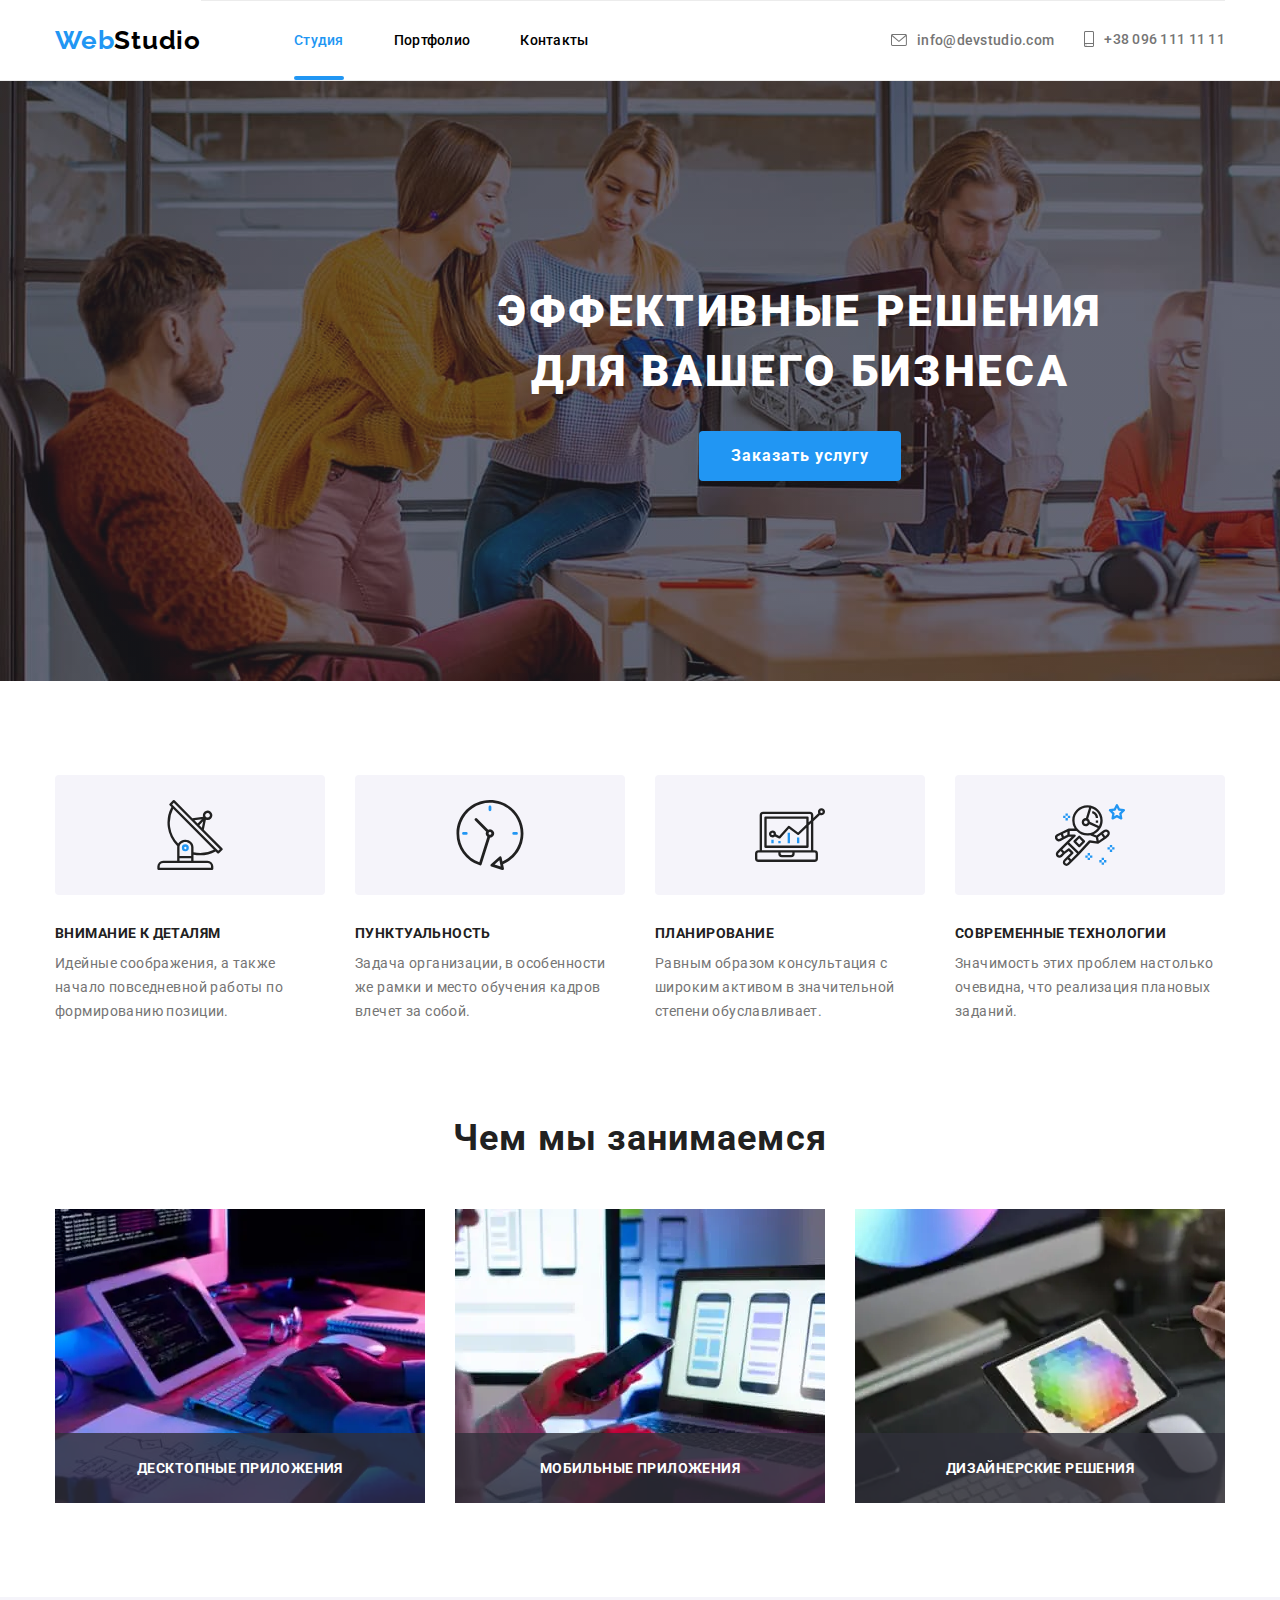
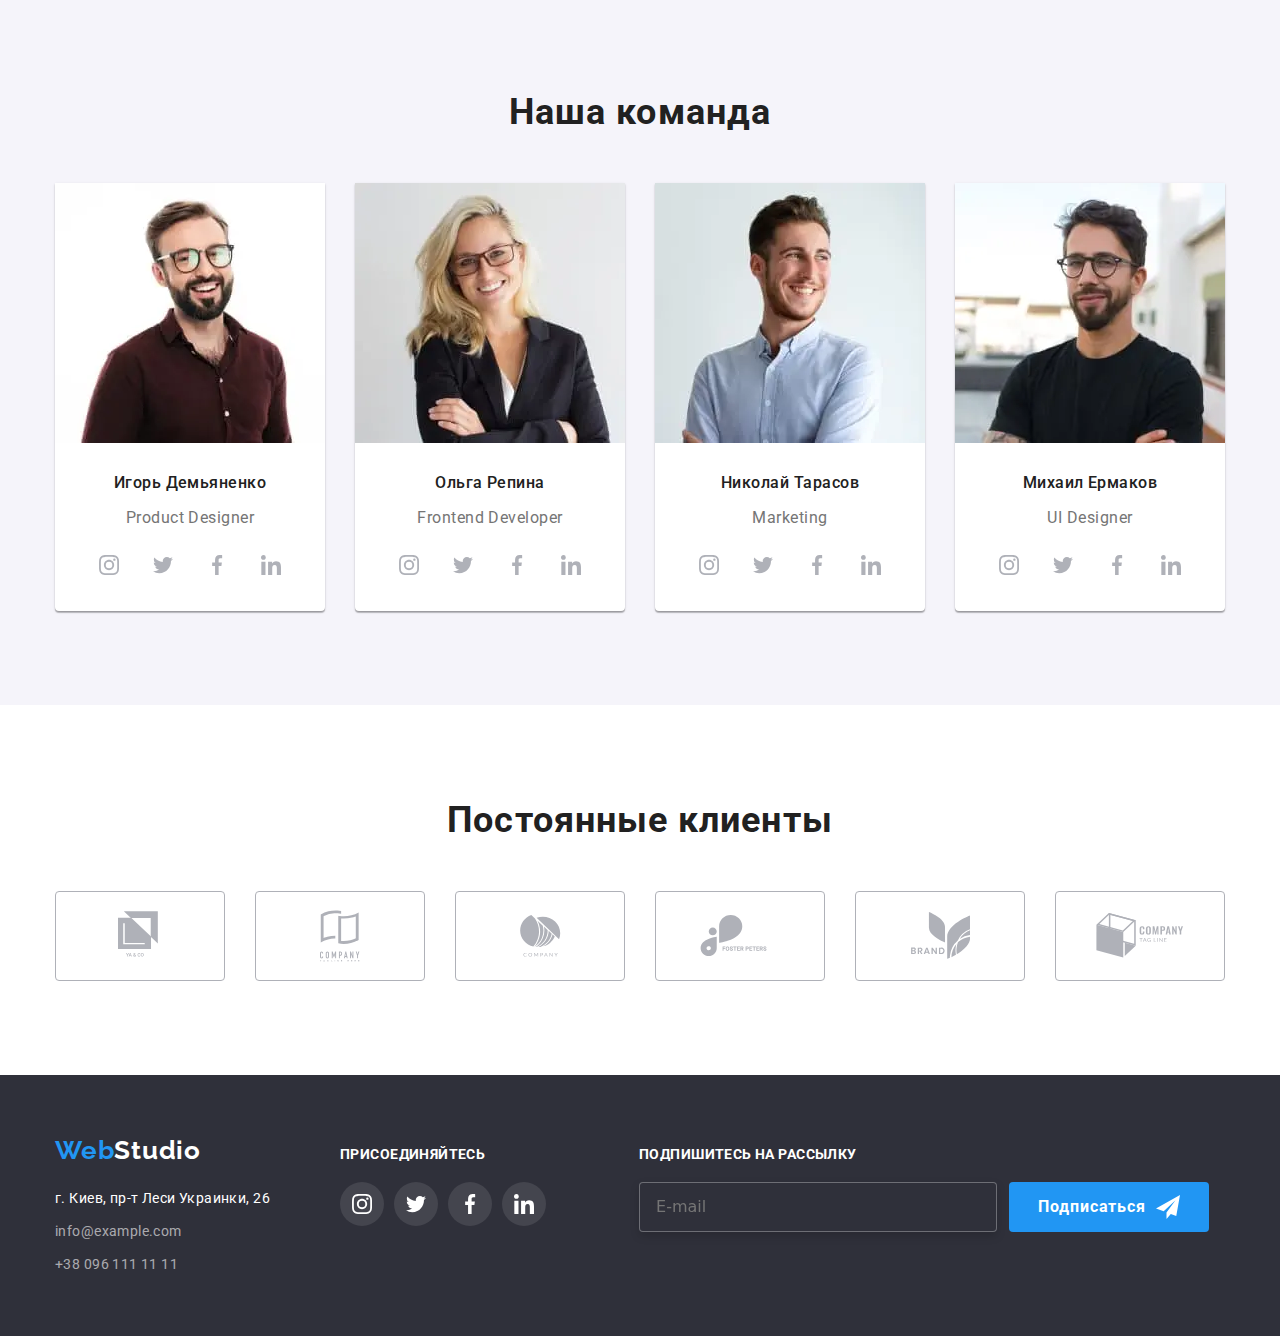
==== commit a4207a80: "Fix portfolio buttons" ====
--- a/index.html
+++ b/index.html
@@ -61,7 +61,7 @@
             </div>
             <div class="backdrop is-hidden" data-modal>
                 <div class="modal-window">
-                    <button class="modal-batton" type="button" data-modal-close>
+                    <button class="modal-button" type="button" data-modal-close>
                         <svg class="close">
                             <use href="./images/sprite.svg#close"></use>
                         </svg>
--- a/css/main.min.css
+++ b/css/main.min.css
@@ -1,2 +1,2 @@
-html{-webkit-box-sizing:border-box;box-sizing:border-box}*,*::before,*::after{-webkit-box-sizing:inherit;box-sizing:inherit}body{background-color:#fff}img{display:block;max-width:100%;height:auto}.container{width:100%;margin-left:auto;margin-right:auto;padding-left:15px;padding-right:15px}@media screen and (min-width: 480px){.container{width:480px}}@media screen and (min-width: 768px){.container{width:768px}}@media screen and (min-width: 1200px){.container{width:1200px}}.list{padding:0;margin:0;list-style:none}.link{text-decoration:none;font-family:Roboto;font-style:normal;font-weight:500;font-size:18px;line-height:21px;letter-spacing:0.02em;color:var(--primary-text-color);-webkit-transition:color 250ms cubic-bezier(0.4, 0, 0.2, 1);transition:color 250ms cubic-bezier(0.4, 0, 0.2, 1)}@media screen and (min-width: 768px){.link{font-size:14px;line-height:16px}}.link:hover,.link:focus{color:#2196F3}.logo{color:#2196F3}.logo-header,.logo-footer{text-decoration:none;font-family:Raleway;font-style:normal;font-weight:bold;font-size:24px;line-height:28px;letter-spacing:0.03em}@media screen and (min-width: 1200px){.logo-header,.logo-footer{font-size:26px;line-height:31px}}.logo-header{color:#000}@media screen and (max-width: 767px){.logo-header{display:block;margin-top:14px;margin-bottom:16px}}@media screen and (min-width: 768px){.logo-header{display:-webkit-box;display:-ms-flexbox;display:flex;-webkit-box-align:center;-ms-flex-align:center;align-items:center;margin-top:0;margin-bottom:0}}.logo-footer{display:inline-block;margin-bottom:20px;color:#fff}.button{display:inline-block;padding:10px 32px;min-width:200px;border-radius:4px;border:none;cursor:pointer;text-decoration:none;font-family:Roboto;font-style:normal;font-weight:bold;font-size:16px;line-height:30px;letter-spacing:0.06em;color:#fff;background-color:#2196F3}.modal-batton{position:absolute;top:8px;right:8px;width:30px;height:30px;border-radius:50%;background-color:#fff;border:1px solid rgba(0,0,0,0.1);cursor:pointer}.modal-batton:hover .close,.modal-batton:focus .close{fill:#2196F3}.deal-button{display:-webkit-box;display:-ms-flexbox;display:flex;-webkit-box-pack:center;-ms-flex-pack:center;justify-content:center;-webkit-box-align:center;-ms-flex-align:center;align-items:center;margin-top:30px;-webkit-box-shadow:0px 4px 4px rgba(0,0,0,0.15);box-shadow:0px 4px 4px rgba(0,0,0,0.15)}.filters-button{display:-webkit-inline-box;display:-ms-inline-flexbox;display:inline-flex;-ms-flex-wrap:wrap;flex-wrap:wrap;margin-top:64px;margin-bottom:25px;padding-top:60px}@media screen and (min-width: 768px){.filters-button{display:-webkit-box;display:-ms-flexbox;display:flex;-webkit-box-pack:center;-ms-flex-pack:center;justify-content:center;-webkit-box-align:stretch;-ms-flex-align:stretch;align-items:stretch;margin-top:60px;margin-bottom:14px;padding-top:0}}@media screen and (min-width: 1200px){.filters-button{margin-top:94px;margin-bottom:34px}}.filters-button__item{margin-bottom:15px}@media screen and (min-width: 768px){.filters-button__item{margin-bottom:0}}.filters-button__item:not(:last-child){margin-right:8px}.portfolio-button{display:inline-block;min-width:73px;height:38px;padding:6px 22px;text-decoration:none;border-radius:4px;border:none;font-family:Roboto;font-style:normal;font-weight:500;font-size:16px;line-height:26px;letter-spacing:0.03em;cursor:pointer;-webkit-transition:color 250ms cubic-bezier(0.4, 0, 0.2, 1),background-color 250ms cubic-bezier(0.4, 0, 0.2, 1),-webkit-box-shadow 250ms cubic-bezier(0.4, 0, 0.2, 1);transition:color 250ms cubic-bezier(0.4, 0, 0.2, 1),background-color 250ms cubic-bezier(0.4, 0, 0.2, 1),-webkit-box-shadow 250ms cubic-bezier(0.4, 0, 0.2, 1);transition:color 250ms cubic-bezier(0.4, 0, 0.2, 1),background-color 250ms cubic-bezier(0.4, 0, 0.2, 1),box-shadow 250ms cubic-bezier(0.4, 0, 0.2, 1);transition:color 250ms cubic-bezier(0.4, 0, 0.2, 1),background-color 250ms cubic-bezier(0.4, 0, 0.2, 1),box-shadow 250ms cubic-bezier(0.4, 0, 0.2, 1),-webkit-box-shadow 250ms cubic-bezier(0.4, 0, 0.2, 1);color:#212121;background-color:#F5F4FA}.portfolio-button:hover,.portfolio-button:focus{color:#fff;background-color:#2196F3;-webkit-box-shadow:0px 3px 1px rgba(0,0,0,0.1),0px 1px 2px rgba(0,0,0,0.08),0px 2px 2px rgba(0,0,0,0.12);box-shadow:0px 3px 1px rgba(0,0,0,0.1),0px 1px 2px rgba(0,0,0,0.08),0px 2px 2px rgba(0,0,0,0.12)}.social{display:-webkit-box;display:-ms-flexbox;display:flex;-webkit-box-pack:center;-ms-flex-pack:center;justify-content:center;-webkit-box-align:center;-ms-flex-align:center;align-items:center}@media screen and (max-width: 767px){.social{padding-bottom:24px}}.footer-social-block .social{padding-bottom:0}.social__item:not(:last-child){margin-right:10px}.social__link{display:-webkit-box;display:-ms-flexbox;display:flex;-webkit-box-pack:center;-ms-flex-pack:center;justify-content:center;-webkit-box-align:center;-ms-flex-align:center;align-items:center;width:44px;height:44px;border-radius:50%;fill:#AFB1B8;-webkit-transition:background-color 250ms cubic-bezier(0.4, 0, 0.2, 1);transition:background-color 250ms cubic-bezier(0.4, 0, 0.2, 1)}.social__link:hover .team-icon,.social__link:focus .team-icon{fill:#fff}.social__link:hover,.social__link:focus{background-color:#2196F3}.footer-icon{fill:#fff;background-color:rgba(255,255,255,0.1)}.social__icon{width:20px;height:20px;-webkit-transition:fill 250ms cubic-bezier(0.4, 0, 0.2, 1);transition:fill 250ms cubic-bezier(0.4, 0, 0.2, 1)}.backdrop{position:fixed;top:0;left:0;z-index:2;width:100%;height:100%;background-color:rgba(0,0,0,0.2);-webkit-transition:opacity 250ms cubic-bezier(0.4, 0, 0.2, 1);transition:opacity 250ms cubic-bezier(0.4, 0, 0.2, 1)}.backdrop.is-hidden{opacity:0;pointer-events:none}.backdrop.is-hidden .modal-window{-webkit-transform:translate(-50%, -50%) scale(0.7);transform:translate(-50%, -50%) scale(0.7)}.modal-window{position:absolute;top:50%;left:50%;-webkit-box-orient:vertical;-webkit-box-direction:normal;-ms-flex-direction:column;flex-direction:column;display:-webkit-box;display:-ms-flexbox;display:flex;-webkit-box-pack:center;-ms-flex-pack:center;justify-content:center;-webkit-box-align:center;-ms-flex-align:center;align-items:center;padding:40px;-webkit-transform:translate(-50%, -50%) scale(1);transform:translate(-50%, -50%) scale(1);width:calc(100% - 30px);height:609px;background-color:#fff;-webkit-box-shadow:0px 1px 3px rgba(0,0,0,0.12),0px 1px 1px rgba(0,0,0,0.14),0px 2px 1px rgba(0,0,0,0.2);box-shadow:0px 1px 3px rgba(0,0,0,0.12),0px 1px 1px rgba(0,0,0,0.14),0px 2px 1px rgba(0,0,0,0.2);border-radius:4px;-webkit-transition:opacity 250ms cubic-bezier(0.4, 0, 0.2, 1),-webkit-transform 250ms cubic-bezier(0.4, 0, 0.2, 1);transition:opacity 250ms cubic-bezier(0.4, 0, 0.2, 1),-webkit-transform 250ms cubic-bezier(0.4, 0, 0.2, 1);transition:transform 250ms cubic-bezier(0.4, 0, 0.2, 1),opacity 250ms cubic-bezier(0.4, 0, 0.2, 1);transition:transform 250ms cubic-bezier(0.4, 0, 0.2, 1),opacity 250ms cubic-bezier(0.4, 0, 0.2, 1),-webkit-transform 250ms cubic-bezier(0.4, 0, 0.2, 1)}@media screen and (min-width: 480px){.modal-window{width:450px}}@media screen and (min-width: 1200px){.modal-window{width:528px;height:581px}}.close{position:absolute;top:50%;left:50%;-webkit-transform:translate(-50%, -50%);transform:translate(-50%, -50%);width:18px;height:18px;fill:#000;-webkit-transition:fill 250ms cubic-bezier(0.4, 0, 0.2, 1);transition:fill 250ms cubic-bezier(0.4, 0, 0.2, 1)}.form-title{display:block;margin-bottom:12px;font-family:Roboto;font-style:normal;font-weight:bold;font-size:20px;line-height:30px;text-align:center;letter-spacing:0.03em;color:#212121}@media screen and (min-width: 1200px){.form-title{line-height:23px}}.modal-form{-webkit-box-orient:vertical;-webkit-box-direction:normal;-ms-flex-direction:column;flex-direction:column;display:-webkit-box;display:-ms-flexbox;display:flex;-webkit-box-pack:center;-ms-flex-pack:center;justify-content:center;-webkit-box-align:center;-ms-flex-align:center;align-items:center}.formbox{display:-webkit-box;display:-ms-flexbox;display:flex;-webkit-box-orient:vertical;-webkit-box-direction:normal;-ms-flex-direction:column;flex-direction:column;position:relative;text-align:left;width:100%;margin-bottom:10px;font-style:normal;font-weight:normal;font-size:12px;line-height:14px;letter-spacing:0.01em;color:#757575}.formbox__title{margin-bottom:4px}.formbox__input{height:40px;padding-left:42px;border:1px solid rgba(33,33,33,0.2);border-radius:4px}.formbox__input:focus{border-color:#2196F3;-webkit-transition:border-color 250ms cubic-bezier(0.4, 0, 0.2, 1);transition:border-color 250ms cubic-bezier(0.4, 0, 0.2, 1)}.formbox__input:hover{cursor:pointer}.formbox__input:focus+.formbox__icon{fill:#2196F3;-webkit-transition:fill 250ms cubic-bezier(0.4, 0, 0.2, 1);transition:fill 250ms cubic-bezier(0.4, 0, 0.2, 1)}@media screen and (min-width: 1200px){.formbox__input{width:448px}}.formbox__icon{position:absolute;left:12px;bottom:11px;width:18px;height:18px}.formbox__comment{resize:none;height:120px;border:1px solid rgba(33,33,33,0.2);border-radius:4px;padding:12px 16px}.formbox__comment:focus{border-color:#2196F3;-webkit-transition:border-color 250ms cubic-bezier(0.4, 0, 0.2, 1);transition:border-color 250ms cubic-bezier(0.4, 0, 0.2, 1)}@media screen and (min-width: 1200px){.formbox__comment{width:448px}}.dealbox{display:-webkit-box;display:-ms-flexbox;display:flex;-webkit-box-align:center;-ms-flex-align:center;align-items:center;margin-top:15px}.checkbox{position:absolute;width:1px;height:1px;margin:-1px;border:0;padding:0;clip:rect(0 0 0 0);overflow:hidden}.dealbox__icon{display:inline-block;width:16px;height:15px;border:2px solid #212121;border-radius:2px;margin-right:8px;-webkit-transition:background-color 250ms cubic-bezier(0.4, 0, 0.2, 1);transition:background-color 250ms cubic-bezier(0.4, 0, 0.2, 1)}.checkbox:checked+.dealbox__icon{border-color:#2196F3;background-color:#2196F3;background-image:url(../images/icon-check.svg);background-size:contain;background-origin:border-box}.dealbox__text,.dealbox__link{font-family:Roboto;font-style:normal;font-weight:normal;font-size:12px;line-height:14px;letter-spacing:0.03em;color:#757575}@media screen and (min-width: 1200px){.dealbox__text,.dealbox__link{font-size:14px;line-height:24px}}.dealbox__link{text-decoration:none;border-bottom:1px solid #2196F3;color:#2196F3}@media screen and (min-width: 1200px){.dealbox__link{font-size:14px;line-height:24px}}.header{position:fixed;top:0;width:100%;z-index:1;background-color:#fff;border-bottom:1px solid #ECECEC}@media screen and (min-width: 768px){.header{position:relative}}.heder-nav{display:-webkit-box;display:-ms-flexbox;display:flex;height:60px}@media screen and (min-width: 768px){.heder-nav{height:80px}}.menu-box{width:100%;border-top:1px solid #ECECEC}@media screen and (max-width: 767px){.menu-box{display:none;position:absolute;top:100%;left:0;text-align:center;padding:60px 0px;background-color:#fff;-webkit-box-shadow:0px 4px 8px rgba(0,0,0,0.04),0px 2px 4px rgba(0,0,0,0.08),0px 1px 3px rgba(0,0,0,0.16);box-shadow:0px 4px 8px rgba(0,0,0,0.04),0px 2px 4px rgba(0,0,0,0.08),0px 1px 3px rgba(0,0,0,0.16)}.menu-box.is-open{display:block}}@media screen and (min-width: 768px){.menu-box{display:-webkit-box;display:-ms-flexbox;display:flex;-webkit-box-align:center;-ms-flex-align:center;align-items:center}.menu-box__item:not(:last-child){margin-right:50px}}@media screen and (max-width: 767px){.menu-box .site-nav__item{margin-bottom:40px}.menu-box .site-nav__item:last-child{margin-bottom:60px}}@media screen and (min-width: 768px){.menu-box .site-nav{display:-webkit-box;display:-ms-flexbox;display:flex;margin-left:88px}.menu-box .site-nav__item:not(:last-child){margin-right:50px}}@media screen and (min-width: 1200px){.menu-box .site-nav{display:-webkit-box;display:-ms-flexbox;display:flex;margin-left:93px}.menu-box .site-nav__item:not(:last-child){margin-right:50px}}.menu-box .site-nav--current{position:relative;color:#2196F3}.menu-box .site-nav--current::after{content:"";position:absolute;left:0;bottom:-8px;width:100%;height:4px;border-radius:2px;background-color:#2196F3}@media screen and (min-width: 768px){.menu-box .site-nav--current::after{bottom:0}}.menu-box .site-nav .link{padding:0}@media screen and (min-width: 768px){.menu-box .site-nav .link{padding-top:32px;padding-bottom:32px}}.menu-box .contacts-nav__header-contacts{text-decoration:none;font-family:Roboto;font-style:normal;font-weight:500;font-size:18px;line-height:21px;letter-spacing:0.02em;color:#757575;-webkit-transition:color 250ms cubic-bezier(0.4, 0, 0.2, 1);transition:color 250ms cubic-bezier(0.4, 0, 0.2, 1)}@media screen and (min-width: 768px){.menu-box .contacts-nav__header-contacts{display:-webkit-inline-box;display:-ms-inline-flexbox;display:inline-flex;-webkit-box-pack:center;-ms-flex-pack:center;justify-content:center;-webkit-box-align:center;-ms-flex-align:center;align-items:center;font-size:12px;line-height:14px}}@media screen and (min-width: 768px){.menu-box .contacts-nav__header-contacts{font-size:14px;line-height:16px}}.menu-box .contacts-nav__header-contacts:hover,.menu-box .contacts-nav__header-contacts:focus{color:#2196F3}.menu-box .contacts-nav__header-contacts:hover .connect--icon,.menu-box .contacts-nav__header-contacts:focus .connect--icon{fill:#2196F3}@media screen and (min-width: 768px){.menu-box .contacts-nav{-webkit-box-align:center;-ms-flex-align:center;align-items:center;margin-left:auto}}@media screen and (min-width: 1200px){.menu-box .contacts-nav{display:-webkit-box;display:-ms-flexbox;display:flex;padding-top:32px;padding-bottom:32px;font-size:14px;line-height:16px}}.menu-box .item-contacts:first-child{margin-bottom:16px}@media screen and (min-width: 768px){.menu-box .item-contacts:not(:last-child){margin-bottom:10px}}@media screen and (min-width: 1200px){.menu-box .item-contacts:not(:last-child){margin-bottom:0}}@media screen and (min-width: 1200px){.menu-box .contacts-nav .item+.item{margin-left:30px}}.menu-box .envelope{margin-right:10px;width:16px;height:11px;fill:#757575;-webkit-transition:fill 250ms cubic-bezier(0.4, 0, 0.2, 1);transition:fill 250ms cubic-bezier(0.4, 0, 0.2, 1)}@media screen and (min-width: 768px){.menu-box .envelope{margin-right:8px;width:14px;height:10px}}@media screen and (min-width: 1200px){.menu-box .envelope{margin-right:10px;width:16px;height:12px}}.menu-box .smartphone{margin-right:10px;width:10px;height:15px;fill:#757575;-webkit-transition:fill 250ms cubic-bezier(0.4, 0, 0.2, 1);transition:fill 250ms cubic-bezier(0.4, 0, 0.2, 1)}@media screen and (min-width: 768px){.menu-box .smartphone{margin-right:8px;width:10px;height:14px}}@media screen and (min-width: 1200px){.menu-box .smartphone{margin-right:10px;width:10px;height:16px}}.menu-button{margin:0;margin-left:auto;padding:0;border:0;background-color:#fff}@media screen and (min-width: 768px){.menu-button{display:none}}.menu-button .icon-close{display:none}.menu-button.is-open .icon-close{display:block}.menu-button.is-open .icon-burger{display:none}.menu-button:hover,.menu-button:focus{fill:#2196F3;-webkit-transition:fill 250ms cubic-bezier(0.4, 0, 0.2, 1);transition:fill 250ms cubic-bezier(0.4, 0, 0.2, 1)}.banner{text-align:center;height:400px;margin-left:auto;margin-right:auto;margin-bottom:60px;background-color:#C4C4C4;background-image:-webkit-gradient(linear, left top, left bottom, from(rgba(47,48,58,0.4)), to(rgba(47,48,58,0.4))),url(../images/banner/banner-mobile.jpg);background-image:linear-gradient(rgba(47,48,58,0.4), rgba(47,48,58,0.4)),url(../images/banner/banner-mobile.jpg);background-repeat:no-repeat;background-position:center;background-size:cover}@media screen and (min-device-pixel-ratio: 2), screen and (-webkit-min-device-pixel-ratio: 2), screen and (min-resolution: 192dpi), screen and (min-resolution: 2dppx){.banner{background-image:-webkit-gradient(linear, left top, left bottom, from(rgba(47,48,58,0.4)), to(rgba(47,48,58,0.4))),url(../images/banner/banner-mobile@2x.jpg);background-image:linear-gradient(rgba(47,48,58,0.4), rgba(47,48,58,0.4)),url(../images/banner/banner-mobile@2x.jpg)}}@media screen and (min-width: 768px){.banner{background-image:-webkit-gradient(linear, left top, left bottom, from(rgba(47,48,58,0.4)), to(rgba(47,48,58,0.4))),url(../images/banner/banner-tablet.jpg);background-image:linear-gradient(rgba(47,48,58,0.4), rgba(47,48,58,0.4)),url(../images/banner/banner-tablet.jpg)}}@media screen and (min-width: 768px) and (min-device-pixel-ratio: 2), screen and (min-width: 768px) and (-webkit-min-device-pixel-ratio: 2), screen and (min-width: 768px) and (min-resolution: 192dpi), screen and (min-width: 768px) and (min-resolution: 2dppx){.banner{background-image:-webkit-gradient(linear, left top, left bottom, from(rgba(47,48,58,0.4)), to(rgba(47,48,58,0.4))),url(../images/banner/banner-tablet@2x.jpg);background-image:linear-gradient(rgba(47,48,58,0.4), rgba(47,48,58,0.4)),url(../images/banner/banner-tablet@2x.jpg)}}@media screen and (min-width: 1200px){.banner{display:-webkit-box;display:-ms-flexbox;display:flex;-webkit-box-pack:center;-ms-flex-pack:center;justify-content:center;-webkit-box-align:center;-ms-flex-align:center;align-items:center;-webkit-box-orient:vertical;-webkit-box-direction:normal;-ms-flex-direction:column;flex-direction:column;max-width:1600px;height:600px;margin-bottom:94px;background-image:-webkit-gradient(linear, left top, left bottom, from(rgba(47,48,58,0.4)), to(rgba(47,48,58,0.4))),url(../images/banner/banner.jpg);background-image:linear-gradient(rgba(47,48,58,0.4), rgba(47,48,58,0.4)),url(../images/banner/banner.jpg)}}@media screen and (min-width: 1200px) and (min-device-pixel-ratio: 2), screen and (min-width: 1200px) and (-webkit-min-device-pixel-ratio: 2), screen and (min-width: 1200px) and (min-resolution: 192dpi), screen and (min-width: 1200px) and (min-resolution: 2dppx){.banner{background-image:-webkit-gradient(linear, left top, left bottom, from(rgba(47,48,58,0.4)), to(rgba(47,48,58,0.4))),url(../images/banner/banner@2x.jpg);background-image:linear-gradient(rgba(47,48,58,0.4), rgba(47,48,58,0.4)),url(../images/banner/banner@2x.jpg)}}.banner-headline{margin-top:0;margin-bottom:30px;padding-top:118px;padding-left:30px;padding-right:30px;font-family:Roboto;font-style:normal;font-weight:900;font-size:26px;line-height:42px;letter-spacing:0.06em;text-transform:uppercase;color:#fff}@media screen and (min-width: 1200px){.banner-headline{padding:0;font-size:44px;line-height:60px}}.section-features{margin:0}.hidden{font-size:0}.features__icon{width:70px;height:70px}.features__title{margin-top:0;margin-bottom:10px;font-family:Roboto;font-style:normal;font-weight:bold;font-size:14px;line-height:16px;letter-spacing:0.03em;text-transform:uppercase;color:#212121}.features__text{margin-top:0;margin-bottom:30px;font-family:Roboto;font-style:normal;font-weight:normal;font-size:14px;line-height:24px;letter-spacing:0.03em;color:#757575}@media screen and (max-width: 768px){.features__title{text-align:center}}@media screen and (min-width: 768px){.features{display:-webkit-box;display:-ms-flexbox;display:flex;-ms-flex-wrap:wrap;flex-wrap:wrap;margin-bottom:30px}.features__title{text-align:left}.features__item{width:calc((100% - 30px) / 2)}.features__item:not(:nth-child(2n)){margin-right:30px}}@media screen and (min-width: 1200px){.features{display:-webkit-box;display:-ms-flexbox;display:flex;-ms-flex-wrap:nowrap;flex-wrap:nowrap;margin-bottom:0}.features__item{width:calc((100% - 30px * 3) / 4);margin-right:30px}.features__text{margin-bottom:0}}.icon-box{display:-webkit-box;display:-ms-flexbox;display:flex;-webkit-box-pack:center;-ms-flex-pack:center;justify-content:center;-webkit-box-align:center;-ms-flex-align:center;align-items:center;width:100%;height:120px;margin-bottom:30px;border-radius:4px;background-color:#F5F4FA}@media screen and (min-width: 1200px){.icon-box{width:270px}}.section-spec{padding:0}@media screen and (min-width: 1200px){.section-spec{padding-top:94px}}.section-spec .section-heading{display:none}@media screen and (min-width: 1200px){.section-spec .section-heading{display:-webkit-box;display:-ms-flexbox;display:flex;-webkit-box-pack:center;-ms-flex-pack:center;justify-content:center;-webkit-box-align:center;-ms-flex-align:center;align-items:center;margin-top:0;margin-bottom:50px;font-family:Roboto;font-style:normal;font-weight:bold;font-size:36px;line-height:42px;text-align:center;letter-spacing:0.03em;color:#212121}}.activity{display:none}@media screen and (min-width: 1200px){.activity{display:-webkit-box;display:-ms-flexbox;display:flex;-ms-flex-wrap:wrap;flex-wrap:wrap;margin-bottom:94px}.activity__item{position:relative;width:calc((100% - 30px * 2) / 3);margin-right:30px}.activity__item:nth-child(3n){margin-right:0}.activity__item::before{position:absolute;bottom:0;content:"";width:100%;height:70px;background:rgba(47,48,58,0.8)}.activity__title{position:absolute;bottom:27px;margin:0;width:100%;font-family:Roboto;font-style:normal;font-weight:bold;font-size:14px;line-height:16px;text-align:center;letter-spacing:0.03em;text-transform:uppercase;color:#fff}}.section-team{padding-top:60px;padding-bottom:30px;background-color:#F5F4FA}@media screen and (min-width: 1200px){.section-team{padding-top:94px;padding-bottom:94px}}.section-heading{display:block;margin-top:0;margin-bottom:30px;font-family:Roboto;font-style:normal;font-weight:bold;font-size:28px;line-height:33px;text-align:center;letter-spacing:0.03em;color:#212121}@media screen and (min-width: 1200px){.section-heading{display:-webkit-box;display:-ms-flexbox;display:flex;-webkit-box-pack:center;-ms-flex-pack:center;justify-content:center;-webkit-box-align:center;-ms-flex-align:center;align-items:center;margin-bottom:50px;font-size:36px;line-height:42px}}.team__name{margin-top:0;font-family:Roboto;font-style:normal;font-weight:500;font-size:16px;line-height:19px;text-align:center;letter-spacing:0.03em;color:#212121}.team__position{margin:0;margin-bottom:16px;font-family:Roboto;font-style:normal;font-weight:normal;font-size:16px;line-height:19px;text-align:center;letter-spacing:0.03em;color:#757575}.team__photo{width:450px;margin-bottom:30px}@media screen and (max-width: 767px){.team__card{margin-bottom:30px}}@media screen and (min-width: 768px){.team{display:-webkit-box;display:-ms-flexbox;display:flex;-ms-flex-wrap:wrap;flex-wrap:wrap}.team__card{margin-bottom:30px}.team__card:not(:nth-child(2n)){margin-right:30px}}@media screen and (min-width: 1200px){.team{display:-webkit-box;display:-ms-flexbox;display:flex;-ms-flex-wrap:wrap;flex-wrap:wrap}.team__card{margin-right:30px;margin-bottom:0}.team__card:nth-child(4n){margin-right:0}}.bg-card{background-color:#fff;-webkit-box-shadow:0px 1px 3px rgba(0,0,0,0.12),0px 1px 1px rgba(0,0,0,0.14),0px 2px 1px rgba(0,0,0,0.2);box-shadow:0px 1px 3px rgba(0,0,0,0.12),0px 1px 1px rgba(0,0,0,0.14),0px 2px 1px rgba(0,0,0,0.2);border-radius:0px 0px 4px 4px}@media screen and (max-width: 768px){.bg-card{width:100%;height:100%}}@media screen and (min-width: 768px){.bg-card{width:354px;height:536px}}@media screen and (min-width: 1200px){.bg-card{width:270px;height:428px}}.section-clients{padding-top:60px}@media screen and (min-width: 1200px){.section-clients{padding-top:94px}}@media screen and (max-width: 767px){.clients{display:-webkit-box;display:-ms-flexbox;display:flex;-webkit-box-pack:center;-ms-flex-pack:center;justify-content:center;-webkit-box-align:center;-ms-flex-align:center;align-items:center;-ms-flex-wrap:wrap;flex-wrap:wrap;margin-bottom:60px}.clients__item{margin-bottom:30px;width:calc((100% - 30px) / 2)}.clients__item:not(:nth-child(2n)){margin-right:30px}.clients__link{display:-webkit-box;display:-ms-flexbox;display:flex;-webkit-box-pack:center;-ms-flex-pack:center;justify-content:center;-webkit-box-align:center;-ms-flex-align:center;align-items:center;width:100%;height:90px;fill:#AFB1B8;border:1px solid #AFB1B8;-webkit-box-sizing:border-box;box-sizing:border-box;border-radius:4px;-webkit-transition:fill 250ms cubic-bezier(0.4, 0, 0.2, 1),border 250ms cubic-bezier(0.4, 0, 0.2, 1);transition:fill 250ms cubic-bezier(0.4, 0, 0.2, 1),border 250ms cubic-bezier(0.4, 0, 0.2, 1)}.clients__link.client-icon:hover,.clients__link.client-icon:focus{fill:#2196F3;border:1px solid #2196F3}}@media screen and (min-width: 768px){.clients{display:-webkit-box;display:-ms-flexbox;display:flex;-webkit-box-pack:center;-ms-flex-pack:center;justify-content:center;-webkit-box-align:center;-ms-flex-align:center;align-items:center;-ms-flex-wrap:wrap;flex-wrap:wrap;margin-bottom:60px}.clients__item{margin-bottom:30px;width:calc((100% - 30px * 2) / 3)}.clients__item:not(:nth-child(2n)){margin-right:0}.clients__item:not(:nth-child(3n)){margin-right:30px}.clients__link{display:-webkit-box;display:-ms-flexbox;display:flex;-webkit-box-pack:center;-ms-flex-pack:center;justify-content:center;-webkit-box-align:center;-ms-flex-align:center;align-items:center;width:226px;height:90px;fill:#AFB1B8;border:1px solid #AFB1B8;-webkit-box-sizing:border-box;box-sizing:border-box;border-radius:4px;-webkit-transition:fill 250ms cubic-bezier(0.4, 0, 0.2, 1),border 250ms cubic-bezier(0.4, 0, 0.2, 1);transition:fill 250ms cubic-bezier(0.4, 0, 0.2, 1),border 250ms cubic-bezier(0.4, 0, 0.2, 1)}.clients__link.client-icon:hover,.clients__link.client-icon:focus{fill:#2196F3;border:1px solid #2196F3}}@media screen and (min-width: 1200px){.clients{-ms-flex-wrap:nowrap;flex-wrap:nowrap;margin-bottom:94px}.clients__item{margin-right:30px;margin-bottom:0}.clients__item:last-child{margin-right:0}.clients__item:not(:nth-child(2n)){margin-right:30px}.clients__link{width:170px}}.decoration{background-color:#2F303A}.footer{text-align:center;padding-top:60px}.footer__contacts{display:block;margin-bottom:8px;text-decoration:none;font-family:Roboto;font-style:normal;font-weight:normal;font-size:14px;line-height:24px;letter-spacing:0.03em;color:rgba(255,255,255,0.6);-webkit-transition:color 250ms cubic-bezier(0.4, 0, 0.2, 1);transition:color 250ms cubic-bezier(0.4, 0, 0.2, 1)}.footer__contacts:hover,.footer__contacts:focus{color:#2196F3}@media screen and (max-width: 1199px){.footer__contacts:last-child{margin-bottom:0}}@media screen and (min-width: 768px){.footer{display:-webkit-box;display:-ms-flexbox;display:flex;-ms-flex-wrap:wrap;flex-wrap:wrap;padding:60px 76px}.footer__address{margin-right:165px}}@media screen and (min-width: 1200px){.footer{text-align:left;-webkit-box-align:baseline;-ms-flex-align:baseline;align-items:baseline;padding:60px 15px}.footer__contacts{margin-bottom:9px}.footer__contacts:last-child{margin-bottom:0}.footer__address{margin-right:70px}}.address-text{margin-top:0;margin-bottom:8px;font-family:Roboto;font-style:normal;font-weight:normal;font-size:14px;line-height:24px;letter-spacing:0.03em;color:#fff}@media screen and (min-width: 1200px){.address-text{margin-bottom:9px}}@media screen and (min-width: 1200px){.footer-social-block{margin-right:93px}}.title{margin:0;margin-bottom:20px;font-family:Roboto;font-style:normal;font-weight:bold;font-size:14px;line-height:16px;letter-spacing:0.03em;text-transform:uppercase;color:#fff}@media screen and (max-width: 767px){.title{margin-top:60px}}@media screen and (min-width: 768px){.title{margin-top:0}}@media screen and (min-width: 1200px){.title{margin-top:0}}@media screen and (min-width: 768px){.form{margin-top:63px}}@media screen and (min-width: 1200px){.form{margin-top:0}}@media screen and (min-width: 1200px){.footer-form{display:-webkit-box;display:-ms-flexbox;display:flex}}.footer-form .mail{height:50px;margin-bottom:20px;padding-left:16px;padding-top:15px;padding-bottom:15px;color:rgba(255,255,255,0.6);background:#2F303A;border:1px solid rgba(255,255,255,0.3);-webkit-filter:drop-shadow(0px 4px 4px rgba(0,0,0,0.15));filter:drop-shadow(0px 4px 4px rgba(0,0,0,0.15));border-radius:4px;-webkit-transition:border 250ms cubic-bezier(0.4, 0, 0.2, 1);transition:border 250ms cubic-bezier(0.4, 0, 0.2, 1)}@media screen and (max-width: 767px){.footer-form .mail{width:100%}}@media screen and (min-width: 768px){.footer-form .mail{width:450px}}@media screen and (min-width: 1200px){.footer-form .mail{width:358px;margin-right:12px;margin-bottom:0}}.footer-form .mail:hover,.footer-form .mail:focus{border:1px solid #2196F3}.icon-send{margin-left:10px}.footer-form .button{display:-webkit-inline-box;display:-ms-inline-flexbox;display:inline-flex;-webkit-box-pack:center;-ms-flex-pack:center;justify-content:center;-ms-flex-line-pack:center;align-content:center;margin-bottom:60px;width:200px;height:50px;padding:10px 28px}@media screen and (min-width: 768px){.footer-form .button{margin-bottom:0}}@media screen and (min-width: 1200px){.footer-form .button{display:-webkit-box;display:-ms-flexbox;display:flex;-webkit-box-pack:center;-ms-flex-pack:center;justify-content:center;-webkit-box-align:center;-ms-flex-align:center;align-items:center;margin-bottom:0}}.projects__item{margin-bottom:30px}.projects__card{border:1px solid #EEEEEE;background-color:#fff;-webkit-transition:-webkit-box-shadow 250ms cubic-bezier(0.4, 0, 0.2, 1);transition:-webkit-box-shadow 250ms cubic-bezier(0.4, 0, 0.2, 1);transition:box-shadow 250ms cubic-bezier(0.4, 0, 0.2, 1);transition:box-shadow 250ms cubic-bezier(0.4, 0, 0.2, 1), -webkit-box-shadow 250ms cubic-bezier(0.4, 0, 0.2, 1)}.projects__title{margin:0;text-decoration:none;font-family:Roboto;font-style:normal;font-weight:bold;font-size:18px;line-height:36px;letter-spacing:0.06em;color:#212121}.projects__description{margin:0;text-decoration:none;font-family:Roboto;font-style:normal;font-weight:normal;font-size:16px;line-height:30px;letter-spacing:0.03em;color:#757575}.projects__card:hover,.projects__card:focus{-webkit-box-shadow:0px 1px 1px rgba(0,0,0,0.12),0px 4px 4px rgba(0,0,0,0.06),1px 4px 6px rgba(0,0,0,0.16);box-shadow:0px 1px 1px rgba(0,0,0,0.12),0px 4px 4px rgba(0,0,0,0.06),1px 4px 6px rgba(0,0,0,0.16)}.projects__card:hover .cover__project,.projects__card:focus .cover__project{-webkit-transform:translateY(0);transform:translateY(0)}@media screen and (min-width: 480px){.projects__card{width:450px;height:404px}}@media screen and (min-width: 768px){.projects{display:-webkit-box;display:-ms-flexbox;display:flex;-ms-flex-wrap:wrap;flex-wrap:wrap;padding-bottom:60px}.projects__item{width:calc((100% - 30px) / 2);margin-right:30px}.projects__item:nth-child(2n){margin-right:0}.projects__item:last-child{margin-bottom:0}.projects__card{width:354px;height:404px}}@media screen and (min-width: 1200px){.projects{padding-bottom:94px}.projects__item{width:calc((100% - 30px * 2) / 3)}.projects__item:nth-child(2n){margin-right:30px}.projects__item:nth-child(3n){margin-right:0}.projects__item:nth-last-child(-n+3){margin-bottom:0}.projects__card{width:370px;height:404px}}.cover{position:relative;overflow:hidden}.cover__project{position:absolute;top:0;left:0;bottom:0;display:-webkit-box;display:-ms-flexbox;display:flex;-webkit-box-align:center;-ms-flex-align:center;align-items:center;padding-left:24px;padding-right:24px;background-color:rgba(33,150,243,0.9);-webkit-transform:translateY(100%);transform:translateY(100%);-webkit-transition:-webkit-transform 250ms cubic-bezier(0.4, 0, 0.2, 1);transition:-webkit-transform 250ms cubic-bezier(0.4, 0, 0.2, 1);transition:transform 250ms cubic-bezier(0.4, 0, 0.2, 1);transition:transform 250ms cubic-bezier(0.4, 0, 0.2, 1), -webkit-transform 250ms cubic-bezier(0.4, 0, 0.2, 1)}.cover__text{margin:0;font-style:normal;font-weight:400;font-size:18px;line-height:1.56;color:#fff}.indent{padding-left:24px;padding-right:24px;padding-top:20px;padding-bottom:20px}@media screen and (min-width: 768px){.indent{padding-bottom:0}}@media screen and (min-width: 1200px){.indent{padding-bottom:20px}}.link-list{text-decoration:none}
+html{-webkit-box-sizing:border-box;box-sizing:border-box}*,*::before,*::after{-webkit-box-sizing:inherit;box-sizing:inherit}body{background-color:#fff}img{display:block;max-width:100%;height:auto}.container{width:100%;margin-left:auto;margin-right:auto;padding-left:15px;padding-right:15px}@media screen and (min-width: 480px){.container{width:480px}}@media screen and (min-width: 768px){.container{width:768px}}@media screen and (min-width: 1200px){.container{width:1200px}}.list{padding:0;margin:0;list-style:none}.link{text-decoration:none;font-family:Roboto;font-style:normal;font-weight:500;font-size:18px;line-height:21px;letter-spacing:0.02em;color:var(--primary-text-color);-webkit-transition:color 250ms cubic-bezier(0.4, 0, 0.2, 1);transition:color 250ms cubic-bezier(0.4, 0, 0.2, 1)}@media screen and (min-width: 768px){.link{font-size:14px;line-height:16px}}.link:hover,.link:focus{color:#2196F3}.logo{color:#2196F3}.logo-header,.logo-footer{text-decoration:none;font-family:Raleway;font-style:normal;font-weight:bold;font-size:24px;line-height:28px;letter-spacing:0.03em}@media screen and (min-width: 1200px){.logo-header,.logo-footer{font-size:26px;line-height:31px}}.logo-header{color:#000}@media screen and (max-width: 767px){.logo-header{display:block;margin-top:14px;margin-bottom:16px}}@media screen and (min-width: 768px){.logo-header{display:-webkit-box;display:-ms-flexbox;display:flex;-webkit-box-align:center;-ms-flex-align:center;align-items:center;margin-top:0;margin-bottom:0}}.logo-footer{display:inline-block;margin-bottom:20px;color:#fff}.button{display:inline-block;padding:10px 32px;min-width:200px;border-radius:4px;border:none;cursor:pointer;text-decoration:none;font-family:Roboto;font-style:normal;font-weight:bold;font-size:16px;line-height:30px;letter-spacing:0.06em;color:#fff;background-color:#2196F3}.modal-button{position:absolute;top:8px;right:8px;width:30px;height:30px;border-radius:50%;background-color:#fff;border:1px solid rgba(0,0,0,0.1);cursor:pointer}.modal-button:hover .close,.modal-button:focus .close{fill:#2196F3}.deal-button{display:-webkit-box;display:-ms-flexbox;display:flex;-webkit-box-pack:center;-ms-flex-pack:center;justify-content:center;-webkit-box-align:center;-ms-flex-align:center;align-items:center;margin-top:30px;-webkit-box-shadow:0px 4px 4px rgba(0,0,0,0.15);box-shadow:0px 4px 4px rgba(0,0,0,0.15)}.filters-button{display:-webkit-inline-box;display:-ms-inline-flexbox;display:inline-flex;-ms-flex-wrap:wrap;flex-wrap:wrap;margin-top:64px;margin-bottom:25px;padding-top:60px}@media screen and (min-width: 768px){.filters-button{display:-webkit-box;display:-ms-flexbox;display:flex;-webkit-box-pack:center;-ms-flex-pack:center;justify-content:center;-webkit-box-align:stretch;-ms-flex-align:stretch;align-items:stretch;margin-top:60px;margin-bottom:30px;padding-top:0}}@media screen and (min-width: 1200px){.filters-button{margin-top:94px;margin-bottom:34px}}.filters-button__item{margin-bottom:15px}@media screen and (min-width: 768px){.filters-button__item{margin-bottom:0}}.filters-button__item:not(:last-child){margin-right:8px}.portfolio-button{display:inline-block;min-width:73px;height:38px;padding:6px 22px;text-decoration:none;border-radius:4px;border:none;font-family:Roboto;font-style:normal;font-weight:500;font-size:16px;line-height:26px;letter-spacing:0.03em;cursor:pointer;-webkit-transition:color 250ms cubic-bezier(0.4, 0, 0.2, 1),background-color 250ms cubic-bezier(0.4, 0, 0.2, 1),-webkit-box-shadow 250ms cubic-bezier(0.4, 0, 0.2, 1);transition:color 250ms cubic-bezier(0.4, 0, 0.2, 1),background-color 250ms cubic-bezier(0.4, 0, 0.2, 1),-webkit-box-shadow 250ms cubic-bezier(0.4, 0, 0.2, 1);transition:color 250ms cubic-bezier(0.4, 0, 0.2, 1),background-color 250ms cubic-bezier(0.4, 0, 0.2, 1),box-shadow 250ms cubic-bezier(0.4, 0, 0.2, 1);transition:color 250ms cubic-bezier(0.4, 0, 0.2, 1),background-color 250ms cubic-bezier(0.4, 0, 0.2, 1),box-shadow 250ms cubic-bezier(0.4, 0, 0.2, 1),-webkit-box-shadow 250ms cubic-bezier(0.4, 0, 0.2, 1);color:#212121;background-color:#F5F4FA}.portfolio-button:hover,.portfolio-button:focus{color:#fff;background-color:#2196F3;-webkit-box-shadow:0px 3px 1px rgba(0,0,0,0.1),0px 1px 2px rgba(0,0,0,0.08),0px 2px 2px rgba(0,0,0,0.12);box-shadow:0px 3px 1px rgba(0,0,0,0.1),0px 1px 2px rgba(0,0,0,0.08),0px 2px 2px rgba(0,0,0,0.12)}.social{display:-webkit-box;display:-ms-flexbox;display:flex;-webkit-box-pack:center;-ms-flex-pack:center;justify-content:center;-webkit-box-align:center;-ms-flex-align:center;align-items:center}@media screen and (max-width: 767px){.social{padding-bottom:24px}}.footer-social-block .social{padding-bottom:0}.social__item:not(:last-child){margin-right:10px}.social__link{display:-webkit-box;display:-ms-flexbox;display:flex;-webkit-box-pack:center;-ms-flex-pack:center;justify-content:center;-webkit-box-align:center;-ms-flex-align:center;align-items:center;width:44px;height:44px;border-radius:50%;fill:#AFB1B8;-webkit-transition:background-color 250ms cubic-bezier(0.4, 0, 0.2, 1);transition:background-color 250ms cubic-bezier(0.4, 0, 0.2, 1)}.social__link:hover .team-icon,.social__link:focus .team-icon{fill:#fff}.social__link:hover,.social__link:focus{background-color:#2196F3}.footer-icon{fill:#fff;background-color:rgba(255,255,255,0.1)}.social__icon{width:20px;height:20px;-webkit-transition:fill 250ms cubic-bezier(0.4, 0, 0.2, 1);transition:fill 250ms cubic-bezier(0.4, 0, 0.2, 1)}.backdrop{position:fixed;top:0;left:0;z-index:2;width:100%;height:100%;background-color:rgba(0,0,0,0.2);-webkit-transition:opacity 250ms cubic-bezier(0.4, 0, 0.2, 1);transition:opacity 250ms cubic-bezier(0.4, 0, 0.2, 1)}.backdrop.is-hidden{opacity:0;pointer-events:none}.backdrop.is-hidden .modal-window{-webkit-transform:translate(-50%, -50%) scale(0.7);transform:translate(-50%, -50%) scale(0.7)}.modal-window{position:absolute;top:50%;left:50%;-webkit-box-orient:vertical;-webkit-box-direction:normal;-ms-flex-direction:column;flex-direction:column;display:-webkit-box;display:-ms-flexbox;display:flex;-webkit-box-pack:center;-ms-flex-pack:center;justify-content:center;-webkit-box-align:center;-ms-flex-align:center;align-items:center;padding:40px;-webkit-transform:translate(-50%, -50%) scale(1);transform:translate(-50%, -50%) scale(1);width:calc(100% - 30px);height:609px;background-color:#fff;-webkit-box-shadow:0px 1px 3px rgba(0,0,0,0.12),0px 1px 1px rgba(0,0,0,0.14),0px 2px 1px rgba(0,0,0,0.2);box-shadow:0px 1px 3px rgba(0,0,0,0.12),0px 1px 1px rgba(0,0,0,0.14),0px 2px 1px rgba(0,0,0,0.2);border-radius:4px;-webkit-transition:opacity 250ms cubic-bezier(0.4, 0, 0.2, 1),-webkit-transform 250ms cubic-bezier(0.4, 0, 0.2, 1);transition:opacity 250ms cubic-bezier(0.4, 0, 0.2, 1),-webkit-transform 250ms cubic-bezier(0.4, 0, 0.2, 1);transition:transform 250ms cubic-bezier(0.4, 0, 0.2, 1),opacity 250ms cubic-bezier(0.4, 0, 0.2, 1);transition:transform 250ms cubic-bezier(0.4, 0, 0.2, 1),opacity 250ms cubic-bezier(0.4, 0, 0.2, 1),-webkit-transform 250ms cubic-bezier(0.4, 0, 0.2, 1)}@media screen and (min-width: 480px){.modal-window{width:450px}}@media screen and (min-width: 1200px){.modal-window{width:528px;height:581px}}.close{position:absolute;top:50%;left:50%;-webkit-transform:translate(-50%, -50%);transform:translate(-50%, -50%);width:18px;height:18px;fill:#000;-webkit-transition:fill 250ms cubic-bezier(0.4, 0, 0.2, 1);transition:fill 250ms cubic-bezier(0.4, 0, 0.2, 1)}.form-title{display:block;margin-bottom:12px;font-family:Roboto;font-style:normal;font-weight:bold;font-size:20px;line-height:30px;text-align:center;letter-spacing:0.03em;color:#212121}@media screen and (min-width: 1200px){.form-title{line-height:23px}}.modal-form{-webkit-box-orient:vertical;-webkit-box-direction:normal;-ms-flex-direction:column;flex-direction:column;display:-webkit-box;display:-ms-flexbox;display:flex;-webkit-box-pack:center;-ms-flex-pack:center;justify-content:center;-webkit-box-align:center;-ms-flex-align:center;align-items:center}.formbox{display:-webkit-box;display:-ms-flexbox;display:flex;-webkit-box-orient:vertical;-webkit-box-direction:normal;-ms-flex-direction:column;flex-direction:column;position:relative;text-align:left;width:100%;margin-bottom:10px;font-style:normal;font-weight:normal;font-size:12px;line-height:14px;letter-spacing:0.01em;color:#757575}.formbox__title{margin-bottom:4px}.formbox__input{height:40px;padding-left:42px;border:1px solid rgba(33,33,33,0.2);border-radius:4px}.formbox__input:focus{border-color:#2196F3;-webkit-transition:border-color 250ms cubic-bezier(0.4, 0, 0.2, 1);transition:border-color 250ms cubic-bezier(0.4, 0, 0.2, 1)}.formbox__input:hover{cursor:pointer}.formbox__input:focus+.formbox__icon{fill:#2196F3;-webkit-transition:fill 250ms cubic-bezier(0.4, 0, 0.2, 1);transition:fill 250ms cubic-bezier(0.4, 0, 0.2, 1)}@media screen and (min-width: 1200px){.formbox__input{width:448px}}.formbox__icon{position:absolute;left:12px;bottom:11px;width:18px;height:18px}.formbox__comment{resize:none;height:120px;border:1px solid rgba(33,33,33,0.2);border-radius:4px;padding:12px 16px}.formbox__comment:focus{border-color:#2196F3;-webkit-transition:border-color 250ms cubic-bezier(0.4, 0, 0.2, 1);transition:border-color 250ms cubic-bezier(0.4, 0, 0.2, 1)}@media screen and (min-width: 1200px){.formbox__comment{width:448px}}.dealbox{display:-webkit-box;display:-ms-flexbox;display:flex;-webkit-box-align:center;-ms-flex-align:center;align-items:center;margin-top:15px}.checkbox{position:absolute;width:1px;height:1px;margin:-1px;border:0;padding:0;clip:rect(0 0 0 0);overflow:hidden}.dealbox__icon{display:inline-block;width:16px;height:15px;border:2px solid #212121;border-radius:2px;margin-right:8px;-webkit-transition:background-color 250ms cubic-bezier(0.4, 0, 0.2, 1);transition:background-color 250ms cubic-bezier(0.4, 0, 0.2, 1)}.checkbox:checked+.dealbox__icon{border-color:#2196F3;background-color:#2196F3;background-image:url(../images/icon-check.svg);background-size:contain;background-origin:border-box}.dealbox__text,.dealbox__link{font-family:Roboto;font-style:normal;font-weight:normal;font-size:12px;line-height:14px;letter-spacing:0.03em;color:#757575}@media screen and (min-width: 1200px){.dealbox__text,.dealbox__link{font-size:14px;line-height:24px}}.dealbox__link{text-decoration:none;border-bottom:1px solid #2196F3;color:#2196F3}@media screen and (min-width: 1200px){.dealbox__link{font-size:14px;line-height:24px}}.header{position:fixed;top:0;width:100%;z-index:1;background-color:#fff;border-bottom:1px solid #ECECEC}@media screen and (min-width: 768px){.header{position:relative}}.heder-nav{display:-webkit-box;display:-ms-flexbox;display:flex;height:60px}@media screen and (min-width: 768px){.heder-nav{height:80px}}.menu-box{width:100%;border-top:1px solid #ECECEC}@media screen and (max-width: 767px){.menu-box{display:none;position:absolute;top:100%;left:0;text-align:center;padding:60px 0px;background-color:#fff;-webkit-box-shadow:0px 4px 8px rgba(0,0,0,0.04),0px 2px 4px rgba(0,0,0,0.08),0px 1px 3px rgba(0,0,0,0.16);box-shadow:0px 4px 8px rgba(0,0,0,0.04),0px 2px 4px rgba(0,0,0,0.08),0px 1px 3px rgba(0,0,0,0.16)}.menu-box.is-open{display:block}}@media screen and (min-width: 768px){.menu-box{display:-webkit-box;display:-ms-flexbox;display:flex;-webkit-box-align:center;-ms-flex-align:center;align-items:center}.menu-box__item:not(:last-child){margin-right:50px}}@media screen and (max-width: 767px){.menu-box .site-nav__item{margin-bottom:40px}.menu-box .site-nav__item:last-child{margin-bottom:60px}}@media screen and (min-width: 768px){.menu-box .site-nav{display:-webkit-box;display:-ms-flexbox;display:flex;margin-left:88px}.menu-box .site-nav__item:not(:last-child){margin-right:50px}}@media screen and (min-width: 1200px){.menu-box .site-nav{display:-webkit-box;display:-ms-flexbox;display:flex;margin-left:93px}.menu-box .site-nav__item:not(:last-child){margin-right:50px}}.menu-box .site-nav--current{position:relative;color:#2196F3}.menu-box .site-nav--current::after{content:"";position:absolute;left:0;bottom:-8px;width:100%;height:4px;border-radius:2px;background-color:#2196F3}@media screen and (min-width: 768px){.menu-box .site-nav--current::after{bottom:0}}.menu-box .site-nav .link{padding:0}@media screen and (min-width: 768px){.menu-box .site-nav .link{padding-top:32px;padding-bottom:32px}}.menu-box .contacts-nav__header-contacts{text-decoration:none;font-family:Roboto;font-style:normal;font-weight:500;font-size:18px;line-height:21px;letter-spacing:0.02em;color:#757575;-webkit-transition:color 250ms cubic-bezier(0.4, 0, 0.2, 1);transition:color 250ms cubic-bezier(0.4, 0, 0.2, 1)}@media screen and (min-width: 768px){.menu-box .contacts-nav__header-contacts{display:-webkit-inline-box;display:-ms-inline-flexbox;display:inline-flex;-webkit-box-pack:center;-ms-flex-pack:center;justify-content:center;-webkit-box-align:center;-ms-flex-align:center;align-items:center;font-size:12px;line-height:14px}}@media screen and (min-width: 768px){.menu-box .contacts-nav__header-contacts{font-size:14px;line-height:16px}}.menu-box .contacts-nav__header-contacts:hover,.menu-box .contacts-nav__header-contacts:focus{color:#2196F3}.menu-box .contacts-nav__header-contacts:hover .connect--icon,.menu-box .contacts-nav__header-contacts:focus .connect--icon{fill:#2196F3}@media screen and (min-width: 768px){.menu-box .contacts-nav{-webkit-box-align:center;-ms-flex-align:center;align-items:center;margin-left:auto}}@media screen and (min-width: 1200px){.menu-box .contacts-nav{display:-webkit-box;display:-ms-flexbox;display:flex;padding-top:32px;padding-bottom:32px;font-size:14px;line-height:16px}}.menu-box .item-contacts:first-child{margin-bottom:16px}@media screen and (min-width: 768px){.menu-box .item-contacts:not(:last-child){margin-bottom:10px}}@media screen and (min-width: 1200px){.menu-box .item-contacts:not(:last-child){margin-bottom:0}}@media screen and (min-width: 1200px){.menu-box .contacts-nav .item+.item{margin-left:30px}}.menu-box .envelope{margin-right:10px;width:16px;height:11px;fill:#757575;-webkit-transition:fill 250ms cubic-bezier(0.4, 0, 0.2, 1);transition:fill 250ms cubic-bezier(0.4, 0, 0.2, 1)}@media screen and (min-width: 768px){.menu-box .envelope{margin-right:8px;width:14px;height:10px}}@media screen and (min-width: 1200px){.menu-box .envelope{margin-right:10px;width:16px;height:12px}}.menu-box .smartphone{margin-right:10px;width:10px;height:15px;fill:#757575;-webkit-transition:fill 250ms cubic-bezier(0.4, 0, 0.2, 1);transition:fill 250ms cubic-bezier(0.4, 0, 0.2, 1)}@media screen and (min-width: 768px){.menu-box .smartphone{margin-right:8px;width:10px;height:14px}}@media screen and (min-width: 1200px){.menu-box .smartphone{margin-right:10px;width:10px;height:16px}}.menu-button{margin:0;margin-left:auto;padding:0;border:0;background-color:#fff}@media screen and (min-width: 768px){.menu-button{display:none}}.menu-button .icon-close{display:none}.menu-button.is-open .icon-close{display:block}.menu-button.is-open .icon-burger{display:none}.menu-button:hover,.menu-button:focus{fill:#2196F3;-webkit-transition:fill 250ms cubic-bezier(0.4, 0, 0.2, 1);transition:fill 250ms cubic-bezier(0.4, 0, 0.2, 1)}.banner{text-align:center;height:400px;margin-left:auto;margin-right:auto;margin-bottom:60px;background-color:#C4C4C4;background-image:-webkit-gradient(linear, left top, left bottom, from(rgba(47,48,58,0.4)), to(rgba(47,48,58,0.4))),url(../images/banner/banner-mobile.jpg);background-image:linear-gradient(rgba(47,48,58,0.4), rgba(47,48,58,0.4)),url(../images/banner/banner-mobile.jpg);background-repeat:no-repeat;background-position:center;background-size:cover}@media screen and (min-device-pixel-ratio: 2), screen and (-webkit-min-device-pixel-ratio: 2), screen and (min-resolution: 192dpi), screen and (min-resolution: 2dppx){.banner{background-image:-webkit-gradient(linear, left top, left bottom, from(rgba(47,48,58,0.4)), to(rgba(47,48,58,0.4))),url(../images/banner/banner-mobile@2x.jpg);background-image:linear-gradient(rgba(47,48,58,0.4), rgba(47,48,58,0.4)),url(../images/banner/banner-mobile@2x.jpg)}}@media screen and (max-width: 768px){.banner{width:480px}}@media screen and (min-width: 768px){.banner{width:768px;background-image:-webkit-gradient(linear, left top, left bottom, from(rgba(47,48,58,0.4)), to(rgba(47,48,58,0.4))),url(../images/banner/banner-tablet.jpg);background-image:linear-gradient(rgba(47,48,58,0.4), rgba(47,48,58,0.4)),url(../images/banner/banner-tablet.jpg)}}@media screen and (min-width: 768px) and (min-device-pixel-ratio: 2), screen and (min-width: 768px) and (-webkit-min-device-pixel-ratio: 2), screen and (min-width: 768px) and (min-resolution: 192dpi), screen and (min-width: 768px) and (min-resolution: 2dppx){.banner{background-image:-webkit-gradient(linear, left top, left bottom, from(rgba(47,48,58,0.4)), to(rgba(47,48,58,0.4))),url(../images/banner/banner-tablet@2x.jpg);background-image:linear-gradient(rgba(47,48,58,0.4), rgba(47,48,58,0.4)),url(../images/banner/banner-tablet@2x.jpg)}}@media screen and (min-width: 1200px){.banner{display:-webkit-box;display:-ms-flexbox;display:flex;-webkit-box-pack:center;-ms-flex-pack:center;justify-content:center;-webkit-box-align:center;-ms-flex-align:center;align-items:center;-webkit-box-orient:vertical;-webkit-box-direction:normal;-ms-flex-direction:column;flex-direction:column;width:1600px;height:600px;margin-bottom:94px;background-image:-webkit-gradient(linear, left top, left bottom, from(rgba(47,48,58,0.4)), to(rgba(47,48,58,0.4))),url(../images/banner/banner.jpg);background-image:linear-gradient(rgba(47,48,58,0.4), rgba(47,48,58,0.4)),url(../images/banner/banner.jpg)}}@media screen and (min-width: 1200px) and (min-device-pixel-ratio: 2), screen and (min-width: 1200px) and (-webkit-min-device-pixel-ratio: 2), screen and (min-width: 1200px) and (min-resolution: 192dpi), screen and (min-width: 1200px) and (min-resolution: 2dppx){.banner{background-image:-webkit-gradient(linear, left top, left bottom, from(rgba(47,48,58,0.4)), to(rgba(47,48,58,0.4))),url(../images/banner/banner@2x.jpg);background-image:linear-gradient(rgba(47,48,58,0.4), rgba(47,48,58,0.4)),url(../images/banner/banner@2x.jpg)}}.banner-headline{margin-top:0;margin-bottom:30px;padding-top:118px;padding-left:30px;padding-right:30px;font-family:Roboto;font-style:normal;font-weight:900;font-size:26px;line-height:42px;letter-spacing:0.06em;text-transform:uppercase;color:#fff}@media screen and (min-width: 1200px){.banner-headline{padding:0;font-size:44px;line-height:60px}}.section-features{margin:0}.hidden{font-size:0}.features__icon{width:70px;height:70px}.features__title{margin-top:0;margin-bottom:10px;font-family:Roboto;font-style:normal;font-weight:bold;font-size:14px;line-height:16px;letter-spacing:0.03em;text-transform:uppercase;color:#212121}.features__text{margin-top:0;margin-bottom:30px;font-family:Roboto;font-style:normal;font-weight:normal;font-size:14px;line-height:24px;letter-spacing:0.03em;color:#757575}@media screen and (max-width: 767px){.features__title{text-align:center}}@media screen and (min-width: 768px){.features{display:-webkit-box;display:-ms-flexbox;display:flex;-ms-flex-wrap:wrap;flex-wrap:wrap;margin-bottom:30px}.features__title{text-align:left}.features__item{width:calc((100% - 30px) / 2)}.features__item:not(:nth-child(2n)){margin-right:30px}}@media screen and (min-width: 1200px){.features{display:-webkit-box;display:-ms-flexbox;display:flex;-ms-flex-wrap:nowrap;flex-wrap:nowrap;margin-bottom:0}.features__item{width:calc((100% - 30px * 3) / 4);margin-right:30px}.features__text{margin-bottom:0}}.icon-box{display:-webkit-box;display:-ms-flexbox;display:flex;-webkit-box-pack:center;-ms-flex-pack:center;justify-content:center;-webkit-box-align:center;-ms-flex-align:center;align-items:center;width:100%;height:120px;margin-bottom:30px;border-radius:4px;background-color:#F5F4FA}@media screen and (min-width: 1200px){.icon-box{width:270px}}.section-spec{padding:0}@media screen and (min-width: 1200px){.section-spec{padding-top:94px}}.section-spec .section-heading{display:none}@media screen and (min-width: 1200px){.section-spec .section-heading{display:-webkit-box;display:-ms-flexbox;display:flex;-webkit-box-pack:center;-ms-flex-pack:center;justify-content:center;-webkit-box-align:center;-ms-flex-align:center;align-items:center;margin-top:0;margin-bottom:50px;font-family:Roboto;font-style:normal;font-weight:bold;font-size:36px;line-height:42px;text-align:center;letter-spacing:0.03em;color:#212121}}.activity{display:none}@media screen and (min-width: 1200px){.activity{display:-webkit-box;display:-ms-flexbox;display:flex;-ms-flex-wrap:wrap;flex-wrap:wrap;margin-bottom:94px}.activity__item{position:relative;width:calc((100% - 30px * 2) / 3);margin-right:30px}.activity__item:nth-child(3n){margin-right:0}.activity__item::before{position:absolute;bottom:0;content:"";width:100%;height:70px;background:rgba(47,48,58,0.8)}.activity__title{position:absolute;bottom:27px;margin:0;width:100%;font-family:Roboto;font-style:normal;font-weight:bold;font-size:14px;line-height:16px;text-align:center;letter-spacing:0.03em;text-transform:uppercase;color:#fff}}.section-team{padding-top:60px;padding-bottom:30px;background-color:#F5F4FA}@media screen and (min-width: 1200px){.section-team{padding-top:94px;padding-bottom:94px}}.section-heading{display:block;margin-top:0;margin-bottom:30px;font-family:Roboto;font-style:normal;font-weight:bold;font-size:28px;line-height:33px;text-align:center;letter-spacing:0.03em;color:#212121}@media screen and (min-width: 1200px){.section-heading{display:-webkit-box;display:-ms-flexbox;display:flex;-webkit-box-pack:center;-ms-flex-pack:center;justify-content:center;-webkit-box-align:center;-ms-flex-align:center;align-items:center;margin-bottom:50px;font-size:36px;line-height:42px}}.team__name{margin-top:0;font-family:Roboto;font-style:normal;font-weight:500;font-size:16px;line-height:19px;text-align:center;letter-spacing:0.03em;color:#212121}.team__position{margin:0;margin-bottom:16px;font-family:Roboto;font-style:normal;font-weight:normal;font-size:16px;line-height:19px;text-align:center;letter-spacing:0.03em;color:#757575}.team__photo{width:450px;margin-bottom:30px}@media screen and (max-width: 767px){.team__card{margin-bottom:30px}}@media screen and (min-width: 768px){.team{display:-webkit-box;display:-ms-flexbox;display:flex;-ms-flex-wrap:wrap;flex-wrap:wrap}.team__card{margin-bottom:30px}.team__card:not(:nth-child(2n)){margin-right:30px}}@media screen and (min-width: 1200px){.team{display:-webkit-box;display:-ms-flexbox;display:flex;-ms-flex-wrap:wrap;flex-wrap:wrap}.team__card{margin-right:30px;margin-bottom:0}.team__card:nth-child(4n){margin-right:0}}.bg-card{background-color:#fff;-webkit-box-shadow:0px 1px 3px rgba(0,0,0,0.12),0px 1px 1px rgba(0,0,0,0.14),0px 2px 1px rgba(0,0,0,0.2);box-shadow:0px 1px 3px rgba(0,0,0,0.12),0px 1px 1px rgba(0,0,0,0.14),0px 2px 1px rgba(0,0,0,0.2);border-radius:0px 0px 4px 4px}@media screen and (max-width: 767px){.bg-card{width:100%;height:100%}}@media screen and (min-width: 768px){.bg-card{width:354px;height:536px}}@media screen and (min-width: 1200px){.bg-card{width:270px;height:428px}}.section-clients{padding-top:60px}@media screen and (min-width: 1200px){.section-clients{padding-top:94px}}@media screen and (max-width: 767px){.clients{display:-webkit-box;display:-ms-flexbox;display:flex;-webkit-box-pack:center;-ms-flex-pack:center;justify-content:center;-webkit-box-align:center;-ms-flex-align:center;align-items:center;-ms-flex-wrap:wrap;flex-wrap:wrap;margin-bottom:60px}.clients__item{margin-bottom:30px;width:calc((100% - 30px) / 2)}.clients__item:not(:nth-child(2n)){margin-right:30px}.clients__link{display:-webkit-box;display:-ms-flexbox;display:flex;-webkit-box-pack:center;-ms-flex-pack:center;justify-content:center;-webkit-box-align:center;-ms-flex-align:center;align-items:center;width:100%;height:90px;fill:#AFB1B8;border:1px solid #AFB1B8;-webkit-box-sizing:border-box;box-sizing:border-box;border-radius:4px;-webkit-transition:fill 250ms cubic-bezier(0.4, 0, 0.2, 1),border 250ms cubic-bezier(0.4, 0, 0.2, 1);transition:fill 250ms cubic-bezier(0.4, 0, 0.2, 1),border 250ms cubic-bezier(0.4, 0, 0.2, 1)}.clients__link.client-icon:hover,.clients__link.client-icon:focus{fill:#2196F3;border:1px solid #2196F3}}@media screen and (min-width: 768px){.clients{display:-webkit-box;display:-ms-flexbox;display:flex;-webkit-box-pack:center;-ms-flex-pack:center;justify-content:center;-webkit-box-align:center;-ms-flex-align:center;align-items:center;-ms-flex-wrap:wrap;flex-wrap:wrap;margin-bottom:60px}.clients__item{margin-bottom:30px;width:calc((100% - 30px * 2) / 3)}.clients__item:not(:nth-child(2n)){margin-right:0}.clients__item:not(:nth-child(3n)){margin-right:30px}.clients__link{display:-webkit-box;display:-ms-flexbox;display:flex;-webkit-box-pack:center;-ms-flex-pack:center;justify-content:center;-webkit-box-align:center;-ms-flex-align:center;align-items:center;width:226px;height:90px;fill:#AFB1B8;border:1px solid #AFB1B8;-webkit-box-sizing:border-box;box-sizing:border-box;border-radius:4px;-webkit-transition:fill 250ms cubic-bezier(0.4, 0, 0.2, 1),border 250ms cubic-bezier(0.4, 0, 0.2, 1);transition:fill 250ms cubic-bezier(0.4, 0, 0.2, 1),border 250ms cubic-bezier(0.4, 0, 0.2, 1)}.clients__link.client-icon:hover,.clients__link.client-icon:focus{fill:#2196F3;border:1px solid #2196F3}}@media screen and (min-width: 1200px){.clients{-ms-flex-wrap:nowrap;flex-wrap:nowrap;margin-bottom:94px}.clients__item{margin-right:30px;margin-bottom:0}.clients__item:last-child{margin-right:0}.clients__item:not(:nth-child(2n)){margin-right:30px}.clients__link{width:170px}}.decoration{background-color:#2F303A}.footer{text-align:center;padding-top:60px}.footer__contacts{display:block;margin-bottom:8px;text-decoration:none;font-family:Roboto;font-style:normal;font-weight:normal;font-size:14px;line-height:24px;letter-spacing:0.03em;color:rgba(255,255,255,0.6);-webkit-transition:color 250ms cubic-bezier(0.4, 0, 0.2, 1);transition:color 250ms cubic-bezier(0.4, 0, 0.2, 1)}.footer__contacts:hover,.footer__contacts:focus{color:#2196F3}@media screen and (max-width: 1199px){.footer__contacts:last-child{margin-bottom:0}}@media screen and (min-width: 768px){.footer{display:-webkit-box;display:-ms-flexbox;display:flex;-ms-flex-wrap:wrap;flex-wrap:wrap;padding:60px 76px}.footer__address{margin-right:165px}}@media screen and (min-width: 1200px){.footer{text-align:left;-webkit-box-align:baseline;-ms-flex-align:baseline;align-items:baseline;padding:60px 15px}.footer__contacts{margin-bottom:9px}.footer__contacts:last-child{margin-bottom:0}.footer__address{margin-right:70px}}.address-text{margin-top:0;margin-bottom:8px;font-family:Roboto;font-style:normal;font-weight:normal;font-size:14px;line-height:24px;letter-spacing:0.03em;color:#fff}@media screen and (min-width: 1200px){.address-text{margin-bottom:9px}}@media screen and (min-width: 1200px){.footer-social-block{margin-right:93px}}.title{margin:0;margin-bottom:20px;font-family:Roboto;font-style:normal;font-weight:bold;font-size:14px;line-height:16px;letter-spacing:0.03em;text-transform:uppercase;color:#fff}@media screen and (max-width: 767px){.title{margin-top:60px}}@media screen and (min-width: 768px){.title{margin-top:0}}@media screen and (min-width: 1200px){.title{margin-top:0}}@media screen and (min-width: 768px){.form{margin-top:63px}}@media screen and (min-width: 1200px){.form{margin-top:0}}@media screen and (min-width: 1200px){.footer-form{display:-webkit-box;display:-ms-flexbox;display:flex}}.footer-form .mail{height:50px;margin-bottom:20px;padding-left:16px;padding-top:15px;padding-bottom:15px;color:rgba(255,255,255,0.6);background:#2F303A;border:1px solid rgba(255,255,255,0.3);-webkit-filter:drop-shadow(0px 4px 4px rgba(0,0,0,0.15));filter:drop-shadow(0px 4px 4px rgba(0,0,0,0.15));border-radius:4px;-webkit-transition:border 250ms cubic-bezier(0.4, 0, 0.2, 1);transition:border 250ms cubic-bezier(0.4, 0, 0.2, 1)}@media screen and (max-width: 767px){.footer-form .mail{width:100%}}@media screen and (min-width: 768px){.footer-form .mail{width:450px}}@media screen and (min-width: 1200px){.footer-form .mail{width:358px;margin-right:12px;margin-bottom:0}}.footer-form .mail:hover,.footer-form .mail:focus{border:1px solid #2196F3}.icon-send{margin-left:10px}.footer-form .button{display:-webkit-inline-box;display:-ms-inline-flexbox;display:inline-flex;-webkit-box-pack:center;-ms-flex-pack:center;justify-content:center;-ms-flex-line-pack:center;align-content:center;margin-bottom:60px;width:200px;height:50px;padding:10px 28px}@media screen and (min-width: 768px){.footer-form .button{margin-bottom:0}}@media screen and (min-width: 1200px){.footer-form .button{display:-webkit-box;display:-ms-flexbox;display:flex;-webkit-box-pack:center;-ms-flex-pack:center;justify-content:center;-webkit-box-align:center;-ms-flex-align:center;align-items:center;margin-bottom:0}}.projects__item{margin-bottom:30px}.projects__card{border:1px solid #EEEEEE;background-color:#fff;-webkit-transition:-webkit-box-shadow 250ms cubic-bezier(0.4, 0, 0.2, 1);transition:-webkit-box-shadow 250ms cubic-bezier(0.4, 0, 0.2, 1);transition:box-shadow 250ms cubic-bezier(0.4, 0, 0.2, 1);transition:box-shadow 250ms cubic-bezier(0.4, 0, 0.2, 1), -webkit-box-shadow 250ms cubic-bezier(0.4, 0, 0.2, 1)}.projects__title{margin:0;text-decoration:none;font-family:Roboto;font-style:normal;font-weight:bold;font-size:18px;line-height:36px;letter-spacing:0.06em;color:#212121}.projects__description{margin:0;text-decoration:none;font-family:Roboto;font-style:normal;font-weight:normal;font-size:16px;line-height:30px;letter-spacing:0.03em;color:#757575}.projects__card:hover,.projects__card:focus{-webkit-box-shadow:0px 1px 1px rgba(0,0,0,0.12),0px 4px 4px rgba(0,0,0,0.06),1px 4px 6px rgba(0,0,0,0.16);box-shadow:0px 1px 1px rgba(0,0,0,0.12),0px 4px 4px rgba(0,0,0,0.06),1px 4px 6px rgba(0,0,0,0.16)}.projects__card:hover .cover__project,.projects__card:focus .cover__project{-webkit-transform:translateY(0);transform:translateY(0)}@media screen and (min-width: 480px){.projects__card{width:450px;height:404px}}@media screen and (min-width: 768px){.projects{display:-webkit-box;display:-ms-flexbox;display:flex;-ms-flex-wrap:wrap;flex-wrap:wrap;padding-bottom:60px}.projects__item{width:calc((100% - 30px) / 2);margin-right:30px}.projects__item:nth-child(2n){margin-right:0}.projects__item:last-child{margin-bottom:0}.projects__card{width:354px;height:404px}}@media screen and (min-width: 1200px){.projects{padding-bottom:94px}.projects__item{width:calc((100% - 30px * 2) / 3)}.projects__item:nth-child(2n){margin-right:30px}.projects__item:nth-child(3n){margin-right:0}.projects__item:nth-last-child(-n+3){margin-bottom:0}.projects__card{width:370px;height:404px}}.cover{position:relative;overflow:hidden}.cover__project{position:absolute;top:0;left:0;bottom:0;display:-webkit-box;display:-ms-flexbox;display:flex;-webkit-box-align:center;-ms-flex-align:center;align-items:center;padding-left:24px;padding-right:24px;background-color:rgba(33,150,243,0.9);-webkit-transform:translateY(100%);transform:translateY(100%);-webkit-transition:-webkit-transform 250ms cubic-bezier(0.4, 0, 0.2, 1);transition:-webkit-transform 250ms cubic-bezier(0.4, 0, 0.2, 1);transition:transform 250ms cubic-bezier(0.4, 0, 0.2, 1);transition:transform 250ms cubic-bezier(0.4, 0, 0.2, 1), -webkit-transform 250ms cubic-bezier(0.4, 0, 0.2, 1)}.cover__text{margin:0;font-style:normal;font-weight:400;font-size:18px;line-height:1.56;color:#fff}.indent{padding-left:24px;padding-right:24px;padding-top:20px;padding-bottom:20px}@media screen and (min-width: 768px){.indent{padding-bottom:0}}@media screen and (min-width: 1200px){.indent{padding-bottom:20px}}.link-list{text-decoration:none}
 /*# sourceMappingURL=main.min.css.map */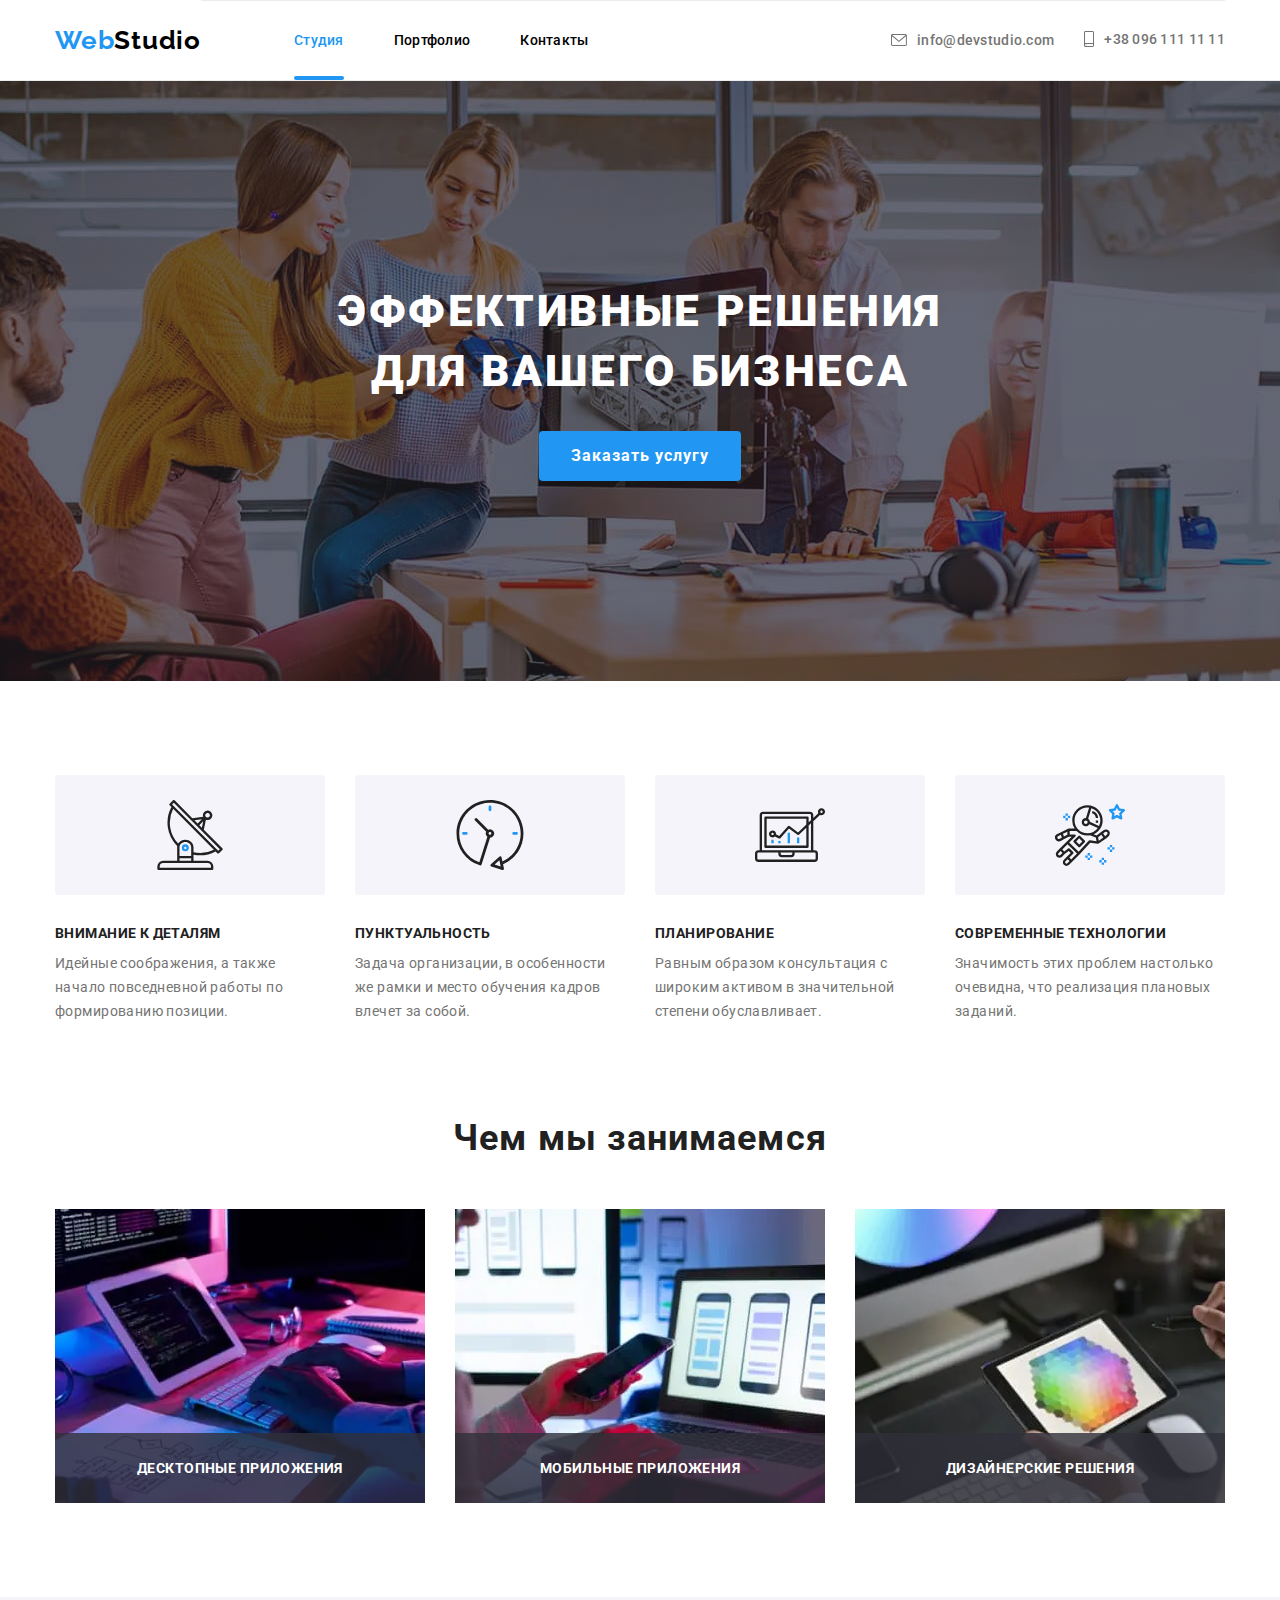
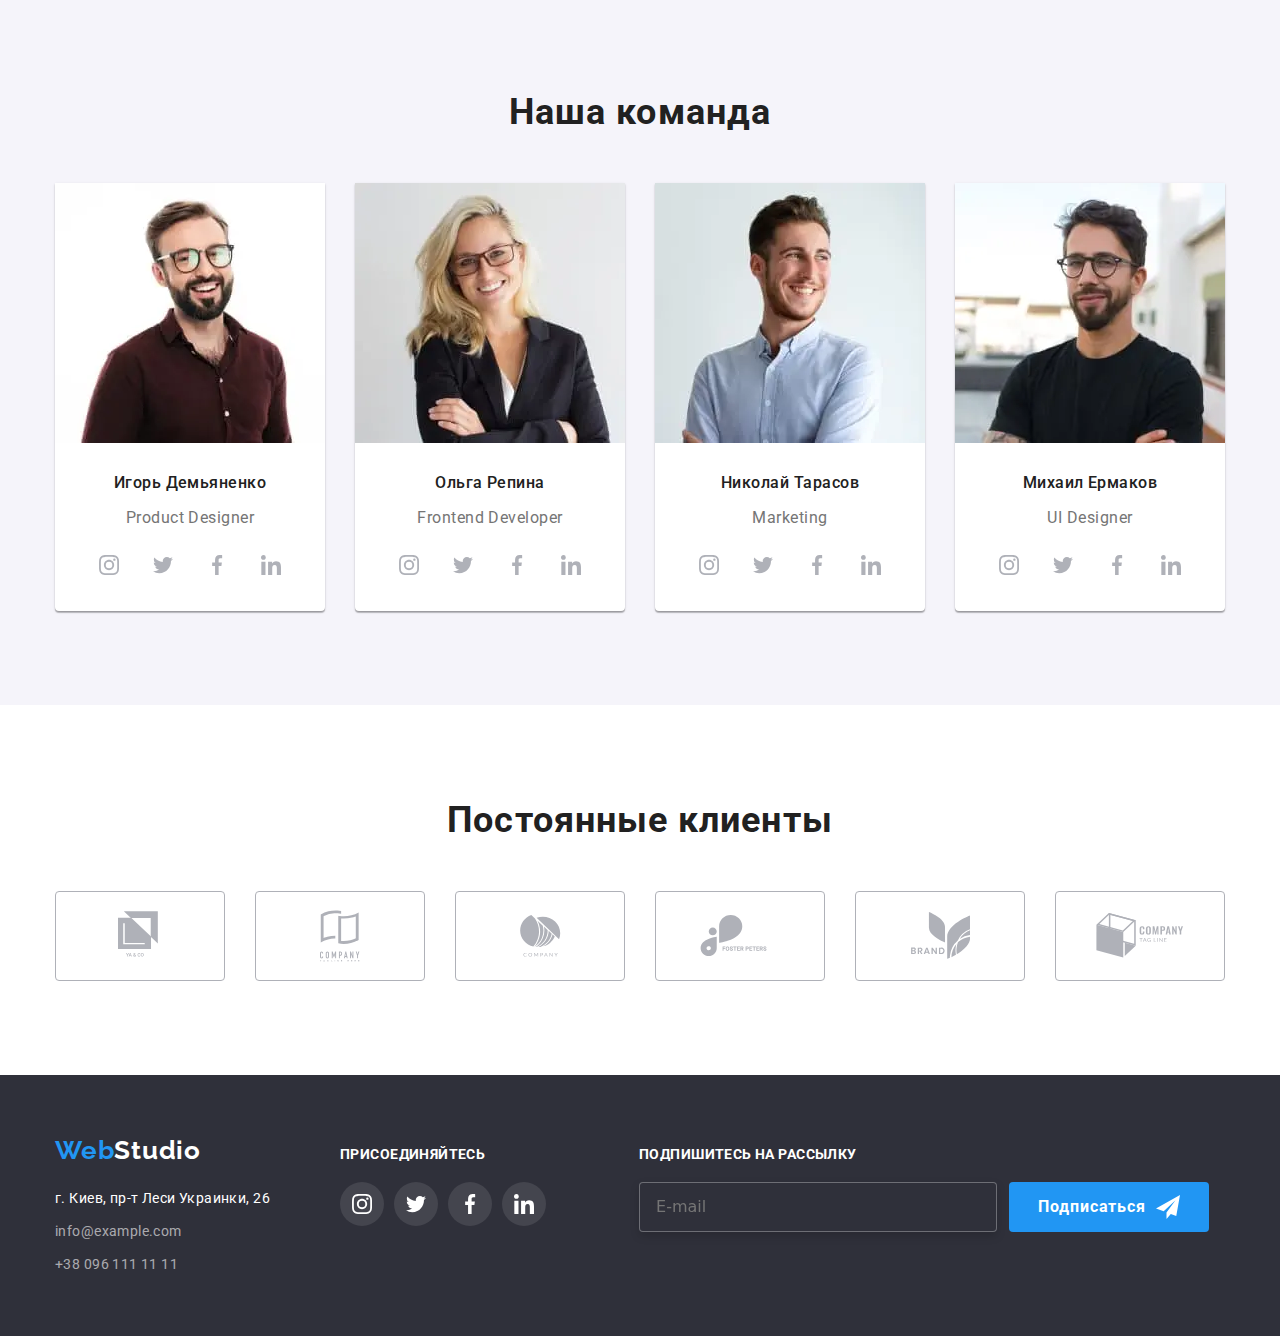
==== commit 4fcfe8c6: "Fix adaptive photo" ====
--- a/index.html
+++ b/index.html
@@ -210,34 +210,43 @@
                 <ul class="team list">
                     <li class="team__card bg-card">
                         <picture>
-                            <source
-                                srcset="./images/team/ihor.webp 1x, ./images/team/ihor@2x.webp 2x,"
-                                type="image/webp"
-                                media="(min-width: 1200px)"
-                            >
-                            <source
-                                srcset="./images/team/ihor-tablet.webp 1x, ./images/team/ihor-tablet@2x.webp 2x,"
-                                type="image/webp"
-                                media="(min-width: 768px)"
-                            >
-                            <source
-                                srcset="./images/team/ihor-mobile.webp 1x, ./images/team/ihor-mobile@2x.webp 2x,"
-                                type="image/webp"
-                                media="(min-width: 480px)"
-                            >
-                            <source
-                                srcset="./images/team/ihor.jpg 1x, ./images/team/ihor@2x.jpg 2x,"
-                                media="(min-width: 1200px)"
-                            >
-                            <source
-                                srcset="./images/team/ihor-tablet.jpg 1x, ./images/team/ihor-tablet@2x.jpg 2x,"
-                                media="(min-width: 768px)"
-                            >
-                            <source
-                                srcset="./images/team/ihor-mobile.jpg 1x, ./images/team/ihor-mobile@2x.jpg 2x,"
-                                media="(min-width: 480px)"
-                            >
-                            <img class="team__photo" src="./images/team/ihor.jpg" alt="Игорь Демьяненко">
+                            <source 
+                                srcset="./images/team/ihor.webp 1x, ./images/team/ihor@2x.webp 2x"
+                                type="image/webp"
+                                media="(min-width: 1200px)"
+                            >
+                            <source
+                                srcset="./images/team/ihor-tablet.webp 1x, ./images/team/ihor-tablet@2x.webp 2x"
+                                type="image/webp"
+                                media="(min-width: 768px)"
+                            >
+                            <source
+                                srcset="./images/team/ihor-mobile.webp 1x, ./images/team/ihor-mobile@2x.webp 2x"
+                                type="image/webp"
+                                media="(min-width: 480px)"
+                            >
+                            <source
+                                srcset="./images/team/ihor-mobile.webp 1x, ./images/team/ihor-mobile@2x.webp 2x"
+                                type="image/webp"
+                                media="(max-width: 480px)"
+                            >
+                            <source
+                                srcset="./images/team/ihor.jpg 1x, ./images/team/ihor@2x.jpg 2x"
+                                media="(min-width: 1200px)"
+                            >
+                            <source
+                                srcset="./images/team/ihor-tablet.jpg 1x, ./images/team/ihor-tablet@2x.jpg 2x"
+                                media="(min-width: 768px)"
+                            >
+                            <source
+                                srcset="./images/team/ihor-mobile.jpg 1x, ./images/team/ihor-mobile@2x.jpg 2x"
+                                media="(min-width: 480px)"
+                            >
+                            <source
+                                srcset="./images/team/ihor-mobile.jpg 1x, ./images/team/ihor-mobile@2x.jpg 2x"
+                                media="(max-width: 480px)"
+                            >
+                            <img class="team__photo" src="./images/team/ihor.jpg"  alt="Игорь Демьяненко">
                         </picture>
                         <h3 class="team__name">Игорь Демьяненко</h3>
                         <p class="team__position">Product Designer</p>
@@ -275,31 +284,40 @@
                     <li class="team__card bg-card">
                         <picture>
                             <source
-                                srcset="./images/team/olga.webp 1x, ./images/team/olga@2x.webp 2x,"
-                                type="image/webp"
-                                media="(min-width: 1200px)"
-                            >
-                            <source
-                                srcset="./images/team/olga-tablet.webp 1x, ./images/team/olga-tablet@2x.webp 2x,"
-                                type="image/webp"
-                                media="(min-width: 768px)"
-                            >
-                            <source
-                                srcset="./images/team/olga-mobile.webp 1x, ./images/team/olga-mobile@2x.webp 2x,"
-                                type="image/webp"
-                                media="(min-width: 480px)"
-                            >
-                            <source
-                                srcset="./images/team/olga.jpg 1x, ./images/team/olga@2x.jpg 2x,"
-                                media="(min-width: 1200px)"
-                            >
-                            <source
-                                srcset="./images/team/olga-tablet.jpg 1x, ./images/team/olga-tablet@2x.jpg 2x,"
-                                media="(min-width: 768px)"
-                            >
-                            <source
-                                srcset="./images/team/olga-mobile.jpg 1x, ./images/team/olga-mobile@2x.jpg 2x,"
-                                media="(min-width: 480px)"
+                                srcset="./images/team/olga.webp 1x, ./images/team/olga@2x.webp 2x"
+                                type="image/webp"
+                                media="(min-width: 1200px)"
+                            >
+                            <source
+                                srcset="./images/team/olga-tablet.webp 1x, ./images/team/olga-tablet@2x.webp 2x"
+                                type="image/webp"
+                                media="(min-width: 768px)"
+                            >
+                            <source
+                                srcset="./images/team/olga-mobile.webp 1x, ./images/team/olga-mobile@2x.webp 2x"
+                                type="image/webp"
+                                media="(min-width: 480px)"
+                            >
+                            <source
+                                srcset="./images/team/olga-mobile.webp 1x, ./images/team/olga-mobile@2x.webp 2x"
+                                type="image/webp"
+                                media="(max-width: 480px)"
+                            >
+                            <source
+                                srcset="./images/team/olga.jpg 1x, ./images/team/olga@2x.jpg 2x"
+                                media="(min-width: 1200px)"
+                            >
+                            <source
+                                srcset="./images/team/olga-tablet.jpg 1x, ./images/team/olga-tablet@2x.jpg 2x"
+                                media="(min-width: 768px)"
+                            >
+                            <source
+                                srcset="./images/team/olga-mobile.jpg 1x, ./images/team/olga-mobile@2x.jpg 2x"
+                                media="(min-width: 480px)"
+                            >
+                            <source
+                                srcset="./images/team/olga-mobile.jpg 1x, ./images/team/olga-mobile@2x.jpg 2x"
+                                media="(max-width: 480px)"
                             >
                             <img class="team__photo" src="./images/team/olga.jpg" alt="Ольга Репина">
                         </picture>
@@ -339,31 +357,40 @@
                     <li class="team__card bg-card">
                         <picture>
                             <source
-                                srcset="./images/team/nikola.webp 1x, ./images/team/nikola@2x.webp 2x,"
-                                type="image/webp"
-                                media="(min-width: 1200px)"
-                            >
-                            <source
-                                srcset="./images/team/nikola-tablet.webp 1x, ./images/team/nikola-tablet@2x.webp 2x,"
-                                type="image/webp"
-                                media="(min-width: 768px)"
-                            >
-                            <source
-                                srcset="./images/team/nikola-mobile.webp 1x, ./images/team/nikola-mobile@2x.webp 2x,"
-                                type="image/webp"
-                                media="(min-width: 480px)"
-                            >
-                            <source
-                                srcset="./images/team/nikola.jpg 1x, ./images/team/nikola@2x.jpg 2x,"
-                                media="(min-width: 1200px)"
-                            >
-                            <source
-                                srcset="./images/team/nikola-tablet.jpg 1x, ./images/team/nikola-tablet@2x.jpg 2x,"
-                                media="(min-width: 768px)"
-                            >
-                            <source
-                                srcset="./images/team/nikola-mobile.jpg 1x, ./images/team/nikola-mobile@2x.jpg 2x,"
-                                media="(min-width: 480px)"
+                                srcset="./images/team/nikola.webp 1x, ./images/team/nikola@2x.webp 2x"
+                                type="image/webp"
+                                media="(min-width: 1200px)"
+                            >
+                            <source
+                                srcset="./images/team/nikola-tablet.webp 1x, ./images/team/nikola-tablet@2x.webp 2x"
+                                type="image/webp"
+                                media="(min-width: 768px)"
+                            >
+                            <source
+                                srcset="./images/team/nikola-mobile.webp 1x, ./images/team/nikola-mobile@2x.webp 2x"
+                                type="image/webp"
+                                media="(min-width: 480px)"
+                            >
+                            <source
+                                srcset="./images/team/nikola-mobile.webp 1x, ./images/team/nikola-mobile@2x.webp 2x"
+                                type="image/webp"
+                                media="(max-width: 480px)"
+                            >
+                            <source
+                                srcset="./images/team/nikola.jpg 1x, ./images/team/nikola@2x.jpg 2x"
+                                media="(min-width: 1200px)"
+                            >
+                            <source
+                                srcset="./images/team/nikola-tablet.jpg 1x, ./images/team/nikola-tablet@2x.jpg 2x"
+                                media="(min-width: 768px)"
+                            >
+                            <source
+                                srcset="./images/team/nikola-mobile.jpg 1x, ./images/team/nikola-mobile@2x.jpg 2x"
+                                media="(min-width: 480px)"
+                            >
+                            <source
+                                srcset="./images/team/nikola-mobile.jpg 1x, ./images/team/nikola-mobile@2x.jpg 2x"
+                                media="(max-width: 480px)"
                             >
                             <img class="team__photo" src="./images/team/nikola.jpg" alt="Николай Тарасов">
                         </picture>
@@ -403,31 +430,40 @@
                     <li class="team__card bg-card">
                         <picture>
                             <source
-                                srcset="./images/team/mihail.webp 1x, ./images/team/mihail@2x.webp 2x,"
-                                type="image/webp"
-                                media="(min-width: 1200px)"
-                            >
-                            <source
-                                srcset="./images/team/mihail-tablet.webp 1x, ./images/team/mihail-tablet@2x.webp 2x,"
-                                type="image/webp"
-                                media="(min-width: 768px)"
-                            >
-                            <source
-                                srcset="./images/team/mihail-mobile.webp 1x, ./images/team/mihail-mobile@2x.webp 2x,"
-                                type="image/webp"
-                                media="(min-width: 480px)"
-                            >
-                            <source
-                                srcset="./images/team/mihail.jpg 1x, ./images/team/mihail@2x.jpg 2x,"
-                                media="(min-width: 1200px)"
-                            >
-                            <source
-                                srcset="./images/team/mihail-tablet.jpg 1x, ./images/team/mihail-tablet@2x.jpg 2x,"
-                                media="(min-width: 768px)"
-                            >
-                            <source
-                                srcset="./images/team/mihail-mobile.jpg 1x, ./images/team/mihail-mobile@2x.jpg 2x,"
-                                media="(min-width: 480px)"
+                                srcset="./images/team/mihail.webp 1x, ./images/team/mihail@2x.webp 2x"
+                                type="image/webp"
+                                media="(min-width: 1200px)"
+                            >
+                            <source
+                                srcset="./images/team/mihail-tablet.webp 1x, ./images/team/mihail-tablet@2x.webp 2x"
+                                type="image/webp"
+                                media="(min-width: 768px)"
+                            >
+                            <source
+                                srcset="./images/team/mihail-mobile.webp 1x, ./images/team/mihail-mobile@2x.webp 2x"
+                                type="image/webp"
+                                media="(min-width: 480px)"
+                            >
+                            <source
+                                srcset="./images/team/mihail-mobile.webp 1x, ./images/team/mihail-mobile@2x.webp 2x"
+                                type="image/webp"
+                                media="(max-width: 480px)"
+                            >
+                            <source
+                                srcset="./images/team/mihail.jpg 1x, ./images/team/mihail@2x.jpg 2x"
+                                media="(min-width: 1200px)"
+                            >
+                            <source
+                                srcset="./images/team/mihail-tablet.jpg 1x, ./images/team/mihail-tablet@2x.jpg 2x"
+                                media="(min-width: 768px)"
+                            >
+                            <source
+                                srcset="./images/team/mihail-mobile.jpg 1x, ./images/team/mihail-mobile@2x.jpg 2x"
+                                media="(min-width: 480px)"
+                            >
+                            <source
+                                srcset="./images/team/mihail-mobile.jpg 1x, ./images/team/mihail-mobile@2x.jpg 2x"
+                                media="(max-width: 480px)"
                             >
                             <img class="team__photo" src="./images/team/mihail.jpg" alt="Михаил Ермаков">
                         </picture>
--- a/css/main.min.css
+++ b/css/main.min.css
@@ -1,2 +1,2 @@
-html{-webkit-box-sizing:border-box;box-sizing:border-box}*,*::before,*::after{-webkit-box-sizing:inherit;box-sizing:inherit}body{background-color:#fff}img{display:block;max-width:100%;height:auto}.container{width:100%;margin-left:auto;margin-right:auto;padding-left:15px;padding-right:15px}@media screen and (min-width: 480px){.container{width:480px}}@media screen and (min-width: 768px){.container{width:768px}}@media screen and (min-width: 1200px){.container{width:1200px}}.list{padding:0;margin:0;list-style:none}.link{text-decoration:none;font-family:Roboto;font-style:normal;font-weight:500;font-size:18px;line-height:21px;letter-spacing:0.02em;color:var(--primary-text-color);-webkit-transition:color 250ms cubic-bezier(0.4, 0, 0.2, 1);transition:color 250ms cubic-bezier(0.4, 0, 0.2, 1)}@media screen and (min-width: 768px){.link{font-size:14px;line-height:16px}}.link:hover,.link:focus{color:#2196F3}.logo{color:#2196F3}.logo-header,.logo-footer{text-decoration:none;font-family:Raleway;font-style:normal;font-weight:bold;font-size:24px;line-height:28px;letter-spacing:0.03em}@media screen and (min-width: 1200px){.logo-header,.logo-footer{font-size:26px;line-height:31px}}.logo-header{color:#000}@media screen and (max-width: 767px){.logo-header{display:block;margin-top:14px;margin-bottom:16px}}@media screen and (min-width: 768px){.logo-header{display:-webkit-box;display:-ms-flexbox;display:flex;-webkit-box-align:center;-ms-flex-align:center;align-items:center;margin-top:0;margin-bottom:0}}.logo-footer{display:inline-block;margin-bottom:20px;color:#fff}.button{display:inline-block;padding:10px 32px;min-width:200px;border-radius:4px;border:none;cursor:pointer;text-decoration:none;font-family:Roboto;font-style:normal;font-weight:bold;font-size:16px;line-height:30px;letter-spacing:0.06em;color:#fff;background-color:#2196F3}.modal-button{position:absolute;top:8px;right:8px;width:30px;height:30px;border-radius:50%;background-color:#fff;border:1px solid rgba(0,0,0,0.1);cursor:pointer}.modal-button:hover .close,.modal-button:focus .close{fill:#2196F3}.deal-button{display:-webkit-box;display:-ms-flexbox;display:flex;-webkit-box-pack:center;-ms-flex-pack:center;justify-content:center;-webkit-box-align:center;-ms-flex-align:center;align-items:center;margin-top:30px;-webkit-box-shadow:0px 4px 4px rgba(0,0,0,0.15);box-shadow:0px 4px 4px rgba(0,0,0,0.15)}.filters-button{display:-webkit-inline-box;display:-ms-inline-flexbox;display:inline-flex;-ms-flex-wrap:wrap;flex-wrap:wrap;margin-top:64px;margin-bottom:25px;padding-top:60px}@media screen and (min-width: 768px){.filters-button{display:-webkit-box;display:-ms-flexbox;display:flex;-webkit-box-pack:center;-ms-flex-pack:center;justify-content:center;-webkit-box-align:stretch;-ms-flex-align:stretch;align-items:stretch;margin-top:60px;margin-bottom:30px;padding-top:0}}@media screen and (min-width: 1200px){.filters-button{margin-top:94px;margin-bottom:34px}}.filters-button__item{margin-bottom:15px}@media screen and (min-width: 768px){.filters-button__item{margin-bottom:0}}.filters-button__item:not(:last-child){margin-right:8px}.portfolio-button{display:inline-block;min-width:73px;height:38px;padding:6px 22px;text-decoration:none;border-radius:4px;border:none;font-family:Roboto;font-style:normal;font-weight:500;font-size:16px;line-height:26px;letter-spacing:0.03em;cursor:pointer;-webkit-transition:color 250ms cubic-bezier(0.4, 0, 0.2, 1),background-color 250ms cubic-bezier(0.4, 0, 0.2, 1),-webkit-box-shadow 250ms cubic-bezier(0.4, 0, 0.2, 1);transition:color 250ms cubic-bezier(0.4, 0, 0.2, 1),background-color 250ms cubic-bezier(0.4, 0, 0.2, 1),-webkit-box-shadow 250ms cubic-bezier(0.4, 0, 0.2, 1);transition:color 250ms cubic-bezier(0.4, 0, 0.2, 1),background-color 250ms cubic-bezier(0.4, 0, 0.2, 1),box-shadow 250ms cubic-bezier(0.4, 0, 0.2, 1);transition:color 250ms cubic-bezier(0.4, 0, 0.2, 1),background-color 250ms cubic-bezier(0.4, 0, 0.2, 1),box-shadow 250ms cubic-bezier(0.4, 0, 0.2, 1),-webkit-box-shadow 250ms cubic-bezier(0.4, 0, 0.2, 1);color:#212121;background-color:#F5F4FA}.portfolio-button:hover,.portfolio-button:focus{color:#fff;background-color:#2196F3;-webkit-box-shadow:0px 3px 1px rgba(0,0,0,0.1),0px 1px 2px rgba(0,0,0,0.08),0px 2px 2px rgba(0,0,0,0.12);box-shadow:0px 3px 1px rgba(0,0,0,0.1),0px 1px 2px rgba(0,0,0,0.08),0px 2px 2px rgba(0,0,0,0.12)}.social{display:-webkit-box;display:-ms-flexbox;display:flex;-webkit-box-pack:center;-ms-flex-pack:center;justify-content:center;-webkit-box-align:center;-ms-flex-align:center;align-items:center}@media screen and (max-width: 767px){.social{padding-bottom:24px}}.footer-social-block .social{padding-bottom:0}.social__item:not(:last-child){margin-right:10px}.social__link{display:-webkit-box;display:-ms-flexbox;display:flex;-webkit-box-pack:center;-ms-flex-pack:center;justify-content:center;-webkit-box-align:center;-ms-flex-align:center;align-items:center;width:44px;height:44px;border-radius:50%;fill:#AFB1B8;-webkit-transition:background-color 250ms cubic-bezier(0.4, 0, 0.2, 1);transition:background-color 250ms cubic-bezier(0.4, 0, 0.2, 1)}.social__link:hover .team-icon,.social__link:focus .team-icon{fill:#fff}.social__link:hover,.social__link:focus{background-color:#2196F3}.footer-icon{fill:#fff;background-color:rgba(255,255,255,0.1)}.social__icon{width:20px;height:20px;-webkit-transition:fill 250ms cubic-bezier(0.4, 0, 0.2, 1);transition:fill 250ms cubic-bezier(0.4, 0, 0.2, 1)}.backdrop{position:fixed;top:0;left:0;z-index:2;width:100%;height:100%;background-color:rgba(0,0,0,0.2);-webkit-transition:opacity 250ms cubic-bezier(0.4, 0, 0.2, 1);transition:opacity 250ms cubic-bezier(0.4, 0, 0.2, 1)}.backdrop.is-hidden{opacity:0;pointer-events:none}.backdrop.is-hidden .modal-window{-webkit-transform:translate(-50%, -50%) scale(0.7);transform:translate(-50%, -50%) scale(0.7)}.modal-window{position:absolute;top:50%;left:50%;-webkit-box-orient:vertical;-webkit-box-direction:normal;-ms-flex-direction:column;flex-direction:column;display:-webkit-box;display:-ms-flexbox;display:flex;-webkit-box-pack:center;-ms-flex-pack:center;justify-content:center;-webkit-box-align:center;-ms-flex-align:center;align-items:center;padding:40px;-webkit-transform:translate(-50%, -50%) scale(1);transform:translate(-50%, -50%) scale(1);width:calc(100% - 30px);height:609px;background-color:#fff;-webkit-box-shadow:0px 1px 3px rgba(0,0,0,0.12),0px 1px 1px rgba(0,0,0,0.14),0px 2px 1px rgba(0,0,0,0.2);box-shadow:0px 1px 3px rgba(0,0,0,0.12),0px 1px 1px rgba(0,0,0,0.14),0px 2px 1px rgba(0,0,0,0.2);border-radius:4px;-webkit-transition:opacity 250ms cubic-bezier(0.4, 0, 0.2, 1),-webkit-transform 250ms cubic-bezier(0.4, 0, 0.2, 1);transition:opacity 250ms cubic-bezier(0.4, 0, 0.2, 1),-webkit-transform 250ms cubic-bezier(0.4, 0, 0.2, 1);transition:transform 250ms cubic-bezier(0.4, 0, 0.2, 1),opacity 250ms cubic-bezier(0.4, 0, 0.2, 1);transition:transform 250ms cubic-bezier(0.4, 0, 0.2, 1),opacity 250ms cubic-bezier(0.4, 0, 0.2, 1),-webkit-transform 250ms cubic-bezier(0.4, 0, 0.2, 1)}@media screen and (min-width: 480px){.modal-window{width:450px}}@media screen and (min-width: 1200px){.modal-window{width:528px;height:581px}}.close{position:absolute;top:50%;left:50%;-webkit-transform:translate(-50%, -50%);transform:translate(-50%, -50%);width:18px;height:18px;fill:#000;-webkit-transition:fill 250ms cubic-bezier(0.4, 0, 0.2, 1);transition:fill 250ms cubic-bezier(0.4, 0, 0.2, 1)}.form-title{display:block;margin-bottom:12px;font-family:Roboto;font-style:normal;font-weight:bold;font-size:20px;line-height:30px;text-align:center;letter-spacing:0.03em;color:#212121}@media screen and (min-width: 1200px){.form-title{line-height:23px}}.modal-form{-webkit-box-orient:vertical;-webkit-box-direction:normal;-ms-flex-direction:column;flex-direction:column;display:-webkit-box;display:-ms-flexbox;display:flex;-webkit-box-pack:center;-ms-flex-pack:center;justify-content:center;-webkit-box-align:center;-ms-flex-align:center;align-items:center}.formbox{display:-webkit-box;display:-ms-flexbox;display:flex;-webkit-box-orient:vertical;-webkit-box-direction:normal;-ms-flex-direction:column;flex-direction:column;position:relative;text-align:left;width:100%;margin-bottom:10px;font-style:normal;font-weight:normal;font-size:12px;line-height:14px;letter-spacing:0.01em;color:#757575}.formbox__title{margin-bottom:4px}.formbox__input{height:40px;padding-left:42px;border:1px solid rgba(33,33,33,0.2);border-radius:4px}.formbox__input:focus{border-color:#2196F3;-webkit-transition:border-color 250ms cubic-bezier(0.4, 0, 0.2, 1);transition:border-color 250ms cubic-bezier(0.4, 0, 0.2, 1)}.formbox__input:hover{cursor:pointer}.formbox__input:focus+.formbox__icon{fill:#2196F3;-webkit-transition:fill 250ms cubic-bezier(0.4, 0, 0.2, 1);transition:fill 250ms cubic-bezier(0.4, 0, 0.2, 1)}@media screen and (min-width: 1200px){.formbox__input{width:448px}}.formbox__icon{position:absolute;left:12px;bottom:11px;width:18px;height:18px}.formbox__comment{resize:none;height:120px;border:1px solid rgba(33,33,33,0.2);border-radius:4px;padding:12px 16px}.formbox__comment:focus{border-color:#2196F3;-webkit-transition:border-color 250ms cubic-bezier(0.4, 0, 0.2, 1);transition:border-color 250ms cubic-bezier(0.4, 0, 0.2, 1)}@media screen and (min-width: 1200px){.formbox__comment{width:448px}}.dealbox{display:-webkit-box;display:-ms-flexbox;display:flex;-webkit-box-align:center;-ms-flex-align:center;align-items:center;margin-top:15px}.checkbox{position:absolute;width:1px;height:1px;margin:-1px;border:0;padding:0;clip:rect(0 0 0 0);overflow:hidden}.dealbox__icon{display:inline-block;width:16px;height:15px;border:2px solid #212121;border-radius:2px;margin-right:8px;-webkit-transition:background-color 250ms cubic-bezier(0.4, 0, 0.2, 1);transition:background-color 250ms cubic-bezier(0.4, 0, 0.2, 1)}.checkbox:checked+.dealbox__icon{border-color:#2196F3;background-color:#2196F3;background-image:url(../images/icon-check.svg);background-size:contain;background-origin:border-box}.dealbox__text,.dealbox__link{font-family:Roboto;font-style:normal;font-weight:normal;font-size:12px;line-height:14px;letter-spacing:0.03em;color:#757575}@media screen and (min-width: 1200px){.dealbox__text,.dealbox__link{font-size:14px;line-height:24px}}.dealbox__link{text-decoration:none;border-bottom:1px solid #2196F3;color:#2196F3}@media screen and (min-width: 1200px){.dealbox__link{font-size:14px;line-height:24px}}.header{position:fixed;top:0;width:100%;z-index:1;background-color:#fff;border-bottom:1px solid #ECECEC}@media screen and (min-width: 768px){.header{position:relative}}.heder-nav{display:-webkit-box;display:-ms-flexbox;display:flex;height:60px}@media screen and (min-width: 768px){.heder-nav{height:80px}}.menu-box{width:100%;border-top:1px solid #ECECEC}@media screen and (max-width: 767px){.menu-box{display:none;position:absolute;top:100%;left:0;text-align:center;padding:60px 0px;background-color:#fff;-webkit-box-shadow:0px 4px 8px rgba(0,0,0,0.04),0px 2px 4px rgba(0,0,0,0.08),0px 1px 3px rgba(0,0,0,0.16);box-shadow:0px 4px 8px rgba(0,0,0,0.04),0px 2px 4px rgba(0,0,0,0.08),0px 1px 3px rgba(0,0,0,0.16)}.menu-box.is-open{display:block}}@media screen and (min-width: 768px){.menu-box{display:-webkit-box;display:-ms-flexbox;display:flex;-webkit-box-align:center;-ms-flex-align:center;align-items:center}.menu-box__item:not(:last-child){margin-right:50px}}@media screen and (max-width: 767px){.menu-box .site-nav__item{margin-bottom:40px}.menu-box .site-nav__item:last-child{margin-bottom:60px}}@media screen and (min-width: 768px){.menu-box .site-nav{display:-webkit-box;display:-ms-flexbox;display:flex;margin-left:88px}.menu-box .site-nav__item:not(:last-child){margin-right:50px}}@media screen and (min-width: 1200px){.menu-box .site-nav{display:-webkit-box;display:-ms-flexbox;display:flex;margin-left:93px}.menu-box .site-nav__item:not(:last-child){margin-right:50px}}.menu-box .site-nav--current{position:relative;color:#2196F3}.menu-box .site-nav--current::after{content:"";position:absolute;left:0;bottom:-8px;width:100%;height:4px;border-radius:2px;background-color:#2196F3}@media screen and (min-width: 768px){.menu-box .site-nav--current::after{bottom:0}}.menu-box .site-nav .link{padding:0}@media screen and (min-width: 768px){.menu-box .site-nav .link{padding-top:32px;padding-bottom:32px}}.menu-box .contacts-nav__header-contacts{text-decoration:none;font-family:Roboto;font-style:normal;font-weight:500;font-size:18px;line-height:21px;letter-spacing:0.02em;color:#757575;-webkit-transition:color 250ms cubic-bezier(0.4, 0, 0.2, 1);transition:color 250ms cubic-bezier(0.4, 0, 0.2, 1)}@media screen and (min-width: 768px){.menu-box .contacts-nav__header-contacts{display:-webkit-inline-box;display:-ms-inline-flexbox;display:inline-flex;-webkit-box-pack:center;-ms-flex-pack:center;justify-content:center;-webkit-box-align:center;-ms-flex-align:center;align-items:center;font-size:12px;line-height:14px}}@media screen and (min-width: 768px){.menu-box .contacts-nav__header-contacts{font-size:14px;line-height:16px}}.menu-box .contacts-nav__header-contacts:hover,.menu-box .contacts-nav__header-contacts:focus{color:#2196F3}.menu-box .contacts-nav__header-contacts:hover .connect--icon,.menu-box .contacts-nav__header-contacts:focus .connect--icon{fill:#2196F3}@media screen and (min-width: 768px){.menu-box .contacts-nav{-webkit-box-align:center;-ms-flex-align:center;align-items:center;margin-left:auto}}@media screen and (min-width: 1200px){.menu-box .contacts-nav{display:-webkit-box;display:-ms-flexbox;display:flex;padding-top:32px;padding-bottom:32px;font-size:14px;line-height:16px}}.menu-box .item-contacts:first-child{margin-bottom:16px}@media screen and (min-width: 768px){.menu-box .item-contacts:not(:last-child){margin-bottom:10px}}@media screen and (min-width: 1200px){.menu-box .item-contacts:not(:last-child){margin-bottom:0}}@media screen and (min-width: 1200px){.menu-box .contacts-nav .item+.item{margin-left:30px}}.menu-box .envelope{margin-right:10px;width:16px;height:11px;fill:#757575;-webkit-transition:fill 250ms cubic-bezier(0.4, 0, 0.2, 1);transition:fill 250ms cubic-bezier(0.4, 0, 0.2, 1)}@media screen and (min-width: 768px){.menu-box .envelope{margin-right:8px;width:14px;height:10px}}@media screen and (min-width: 1200px){.menu-box .envelope{margin-right:10px;width:16px;height:12px}}.menu-box .smartphone{margin-right:10px;width:10px;height:15px;fill:#757575;-webkit-transition:fill 250ms cubic-bezier(0.4, 0, 0.2, 1);transition:fill 250ms cubic-bezier(0.4, 0, 0.2, 1)}@media screen and (min-width: 768px){.menu-box .smartphone{margin-right:8px;width:10px;height:14px}}@media screen and (min-width: 1200px){.menu-box .smartphone{margin-right:10px;width:10px;height:16px}}.menu-button{margin:0;margin-left:auto;padding:0;border:0;background-color:#fff}@media screen and (min-width: 768px){.menu-button{display:none}}.menu-button .icon-close{display:none}.menu-button.is-open .icon-close{display:block}.menu-button.is-open .icon-burger{display:none}.menu-button:hover,.menu-button:focus{fill:#2196F3;-webkit-transition:fill 250ms cubic-bezier(0.4, 0, 0.2, 1);transition:fill 250ms cubic-bezier(0.4, 0, 0.2, 1)}.banner{text-align:center;height:400px;margin-left:auto;margin-right:auto;margin-bottom:60px;background-color:#C4C4C4;background-image:-webkit-gradient(linear, left top, left bottom, from(rgba(47,48,58,0.4)), to(rgba(47,48,58,0.4))),url(../images/banner/banner-mobile.jpg);background-image:linear-gradient(rgba(47,48,58,0.4), rgba(47,48,58,0.4)),url(../images/banner/banner-mobile.jpg);background-repeat:no-repeat;background-position:center;background-size:cover}@media screen and (min-device-pixel-ratio: 2), screen and (-webkit-min-device-pixel-ratio: 2), screen and (min-resolution: 192dpi), screen and (min-resolution: 2dppx){.banner{background-image:-webkit-gradient(linear, left top, left bottom, from(rgba(47,48,58,0.4)), to(rgba(47,48,58,0.4))),url(../images/banner/banner-mobile@2x.jpg);background-image:linear-gradient(rgba(47,48,58,0.4), rgba(47,48,58,0.4)),url(../images/banner/banner-mobile@2x.jpg)}}@media screen and (max-width: 768px){.banner{width:480px}}@media screen and (min-width: 768px){.banner{width:768px;background-image:-webkit-gradient(linear, left top, left bottom, from(rgba(47,48,58,0.4)), to(rgba(47,48,58,0.4))),url(../images/banner/banner-tablet.jpg);background-image:linear-gradient(rgba(47,48,58,0.4), rgba(47,48,58,0.4)),url(../images/banner/banner-tablet.jpg)}}@media screen and (min-width: 768px) and (min-device-pixel-ratio: 2), screen and (min-width: 768px) and (-webkit-min-device-pixel-ratio: 2), screen and (min-width: 768px) and (min-resolution: 192dpi), screen and (min-width: 768px) and (min-resolution: 2dppx){.banner{background-image:-webkit-gradient(linear, left top, left bottom, from(rgba(47,48,58,0.4)), to(rgba(47,48,58,0.4))),url(../images/banner/banner-tablet@2x.jpg);background-image:linear-gradient(rgba(47,48,58,0.4), rgba(47,48,58,0.4)),url(../images/banner/banner-tablet@2x.jpg)}}@media screen and (min-width: 1200px){.banner{display:-webkit-box;display:-ms-flexbox;display:flex;-webkit-box-pack:center;-ms-flex-pack:center;justify-content:center;-webkit-box-align:center;-ms-flex-align:center;align-items:center;-webkit-box-orient:vertical;-webkit-box-direction:normal;-ms-flex-direction:column;flex-direction:column;width:1600px;height:600px;margin-bottom:94px;background-image:-webkit-gradient(linear, left top, left bottom, from(rgba(47,48,58,0.4)), to(rgba(47,48,58,0.4))),url(../images/banner/banner.jpg);background-image:linear-gradient(rgba(47,48,58,0.4), rgba(47,48,58,0.4)),url(../images/banner/banner.jpg)}}@media screen and (min-width: 1200px) and (min-device-pixel-ratio: 2), screen and (min-width: 1200px) and (-webkit-min-device-pixel-ratio: 2), screen and (min-width: 1200px) and (min-resolution: 192dpi), screen and (min-width: 1200px) and (min-resolution: 2dppx){.banner{background-image:-webkit-gradient(linear, left top, left bottom, from(rgba(47,48,58,0.4)), to(rgba(47,48,58,0.4))),url(../images/banner/banner@2x.jpg);background-image:linear-gradient(rgba(47,48,58,0.4), rgba(47,48,58,0.4)),url(../images/banner/banner@2x.jpg)}}.banner-headline{margin-top:0;margin-bottom:30px;padding-top:118px;padding-left:30px;padding-right:30px;font-family:Roboto;font-style:normal;font-weight:900;font-size:26px;line-height:42px;letter-spacing:0.06em;text-transform:uppercase;color:#fff}@media screen and (min-width: 1200px){.banner-headline{padding:0;font-size:44px;line-height:60px}}.section-features{margin:0}.hidden{font-size:0}.features__icon{width:70px;height:70px}.features__title{margin-top:0;margin-bottom:10px;font-family:Roboto;font-style:normal;font-weight:bold;font-size:14px;line-height:16px;letter-spacing:0.03em;text-transform:uppercase;color:#212121}.features__text{margin-top:0;margin-bottom:30px;font-family:Roboto;font-style:normal;font-weight:normal;font-size:14px;line-height:24px;letter-spacing:0.03em;color:#757575}@media screen and (max-width: 767px){.features__title{text-align:center}}@media screen and (min-width: 768px){.features{display:-webkit-box;display:-ms-flexbox;display:flex;-ms-flex-wrap:wrap;flex-wrap:wrap;margin-bottom:30px}.features__title{text-align:left}.features__item{width:calc((100% - 30px) / 2)}.features__item:not(:nth-child(2n)){margin-right:30px}}@media screen and (min-width: 1200px){.features{display:-webkit-box;display:-ms-flexbox;display:flex;-ms-flex-wrap:nowrap;flex-wrap:nowrap;margin-bottom:0}.features__item{width:calc((100% - 30px * 3) / 4);margin-right:30px}.features__text{margin-bottom:0}}.icon-box{display:-webkit-box;display:-ms-flexbox;display:flex;-webkit-box-pack:center;-ms-flex-pack:center;justify-content:center;-webkit-box-align:center;-ms-flex-align:center;align-items:center;width:100%;height:120px;margin-bottom:30px;border-radius:4px;background-color:#F5F4FA}@media screen and (min-width: 1200px){.icon-box{width:270px}}.section-spec{padding:0}@media screen and (min-width: 1200px){.section-spec{padding-top:94px}}.section-spec .section-heading{display:none}@media screen and (min-width: 1200px){.section-spec .section-heading{display:-webkit-box;display:-ms-flexbox;display:flex;-webkit-box-pack:center;-ms-flex-pack:center;justify-content:center;-webkit-box-align:center;-ms-flex-align:center;align-items:center;margin-top:0;margin-bottom:50px;font-family:Roboto;font-style:normal;font-weight:bold;font-size:36px;line-height:42px;text-align:center;letter-spacing:0.03em;color:#212121}}.activity{display:none}@media screen and (min-width: 1200px){.activity{display:-webkit-box;display:-ms-flexbox;display:flex;-ms-flex-wrap:wrap;flex-wrap:wrap;margin-bottom:94px}.activity__item{position:relative;width:calc((100% - 30px * 2) / 3);margin-right:30px}.activity__item:nth-child(3n){margin-right:0}.activity__item::before{position:absolute;bottom:0;content:"";width:100%;height:70px;background:rgba(47,48,58,0.8)}.activity__title{position:absolute;bottom:27px;margin:0;width:100%;font-family:Roboto;font-style:normal;font-weight:bold;font-size:14px;line-height:16px;text-align:center;letter-spacing:0.03em;text-transform:uppercase;color:#fff}}.section-team{padding-top:60px;padding-bottom:30px;background-color:#F5F4FA}@media screen and (min-width: 1200px){.section-team{padding-top:94px;padding-bottom:94px}}.section-heading{display:block;margin-top:0;margin-bottom:30px;font-family:Roboto;font-style:normal;font-weight:bold;font-size:28px;line-height:33px;text-align:center;letter-spacing:0.03em;color:#212121}@media screen and (min-width: 1200px){.section-heading{display:-webkit-box;display:-ms-flexbox;display:flex;-webkit-box-pack:center;-ms-flex-pack:center;justify-content:center;-webkit-box-align:center;-ms-flex-align:center;align-items:center;margin-bottom:50px;font-size:36px;line-height:42px}}.team__name{margin-top:0;font-family:Roboto;font-style:normal;font-weight:500;font-size:16px;line-height:19px;text-align:center;letter-spacing:0.03em;color:#212121}.team__position{margin:0;margin-bottom:16px;font-family:Roboto;font-style:normal;font-weight:normal;font-size:16px;line-height:19px;text-align:center;letter-spacing:0.03em;color:#757575}.team__photo{width:450px;margin-bottom:30px}@media screen and (max-width: 767px){.team__card{margin-bottom:30px}}@media screen and (min-width: 768px){.team{display:-webkit-box;display:-ms-flexbox;display:flex;-ms-flex-wrap:wrap;flex-wrap:wrap}.team__card{margin-bottom:30px}.team__card:not(:nth-child(2n)){margin-right:30px}}@media screen and (min-width: 1200px){.team{display:-webkit-box;display:-ms-flexbox;display:flex;-ms-flex-wrap:wrap;flex-wrap:wrap}.team__card{margin-right:30px;margin-bottom:0}.team__card:nth-child(4n){margin-right:0}}.bg-card{background-color:#fff;-webkit-box-shadow:0px 1px 3px rgba(0,0,0,0.12),0px 1px 1px rgba(0,0,0,0.14),0px 2px 1px rgba(0,0,0,0.2);box-shadow:0px 1px 3px rgba(0,0,0,0.12),0px 1px 1px rgba(0,0,0,0.14),0px 2px 1px rgba(0,0,0,0.2);border-radius:0px 0px 4px 4px}@media screen and (max-width: 767px){.bg-card{width:100%;height:100%}}@media screen and (min-width: 768px){.bg-card{width:354px;height:536px}}@media screen and (min-width: 1200px){.bg-card{width:270px;height:428px}}.section-clients{padding-top:60px}@media screen and (min-width: 1200px){.section-clients{padding-top:94px}}@media screen and (max-width: 767px){.clients{display:-webkit-box;display:-ms-flexbox;display:flex;-webkit-box-pack:center;-ms-flex-pack:center;justify-content:center;-webkit-box-align:center;-ms-flex-align:center;align-items:center;-ms-flex-wrap:wrap;flex-wrap:wrap;margin-bottom:60px}.clients__item{margin-bottom:30px;width:calc((100% - 30px) / 2)}.clients__item:not(:nth-child(2n)){margin-right:30px}.clients__link{display:-webkit-box;display:-ms-flexbox;display:flex;-webkit-box-pack:center;-ms-flex-pack:center;justify-content:center;-webkit-box-align:center;-ms-flex-align:center;align-items:center;width:100%;height:90px;fill:#AFB1B8;border:1px solid #AFB1B8;-webkit-box-sizing:border-box;box-sizing:border-box;border-radius:4px;-webkit-transition:fill 250ms cubic-bezier(0.4, 0, 0.2, 1),border 250ms cubic-bezier(0.4, 0, 0.2, 1);transition:fill 250ms cubic-bezier(0.4, 0, 0.2, 1),border 250ms cubic-bezier(0.4, 0, 0.2, 1)}.clients__link.client-icon:hover,.clients__link.client-icon:focus{fill:#2196F3;border:1px solid #2196F3}}@media screen and (min-width: 768px){.clients{display:-webkit-box;display:-ms-flexbox;display:flex;-webkit-box-pack:center;-ms-flex-pack:center;justify-content:center;-webkit-box-align:center;-ms-flex-align:center;align-items:center;-ms-flex-wrap:wrap;flex-wrap:wrap;margin-bottom:60px}.clients__item{margin-bottom:30px;width:calc((100% - 30px * 2) / 3)}.clients__item:not(:nth-child(2n)){margin-right:0}.clients__item:not(:nth-child(3n)){margin-right:30px}.clients__link{display:-webkit-box;display:-ms-flexbox;display:flex;-webkit-box-pack:center;-ms-flex-pack:center;justify-content:center;-webkit-box-align:center;-ms-flex-align:center;align-items:center;width:226px;height:90px;fill:#AFB1B8;border:1px solid #AFB1B8;-webkit-box-sizing:border-box;box-sizing:border-box;border-radius:4px;-webkit-transition:fill 250ms cubic-bezier(0.4, 0, 0.2, 1),border 250ms cubic-bezier(0.4, 0, 0.2, 1);transition:fill 250ms cubic-bezier(0.4, 0, 0.2, 1),border 250ms cubic-bezier(0.4, 0, 0.2, 1)}.clients__link.client-icon:hover,.clients__link.client-icon:focus{fill:#2196F3;border:1px solid #2196F3}}@media screen and (min-width: 1200px){.clients{-ms-flex-wrap:nowrap;flex-wrap:nowrap;margin-bottom:94px}.clients__item{margin-right:30px;margin-bottom:0}.clients__item:last-child{margin-right:0}.clients__item:not(:nth-child(2n)){margin-right:30px}.clients__link{width:170px}}.decoration{background-color:#2F303A}.footer{text-align:center;padding-top:60px}.footer__contacts{display:block;margin-bottom:8px;text-decoration:none;font-family:Roboto;font-style:normal;font-weight:normal;font-size:14px;line-height:24px;letter-spacing:0.03em;color:rgba(255,255,255,0.6);-webkit-transition:color 250ms cubic-bezier(0.4, 0, 0.2, 1);transition:color 250ms cubic-bezier(0.4, 0, 0.2, 1)}.footer__contacts:hover,.footer__contacts:focus{color:#2196F3}@media screen and (max-width: 1199px){.footer__contacts:last-child{margin-bottom:0}}@media screen and (min-width: 768px){.footer{display:-webkit-box;display:-ms-flexbox;display:flex;-ms-flex-wrap:wrap;flex-wrap:wrap;padding:60px 76px}.footer__address{margin-right:165px}}@media screen and (min-width: 1200px){.footer{text-align:left;-webkit-box-align:baseline;-ms-flex-align:baseline;align-items:baseline;padding:60px 15px}.footer__contacts{margin-bottom:9px}.footer__contacts:last-child{margin-bottom:0}.footer__address{margin-right:70px}}.address-text{margin-top:0;margin-bottom:8px;font-family:Roboto;font-style:normal;font-weight:normal;font-size:14px;line-height:24px;letter-spacing:0.03em;color:#fff}@media screen and (min-width: 1200px){.address-text{margin-bottom:9px}}@media screen and (min-width: 1200px){.footer-social-block{margin-right:93px}}.title{margin:0;margin-bottom:20px;font-family:Roboto;font-style:normal;font-weight:bold;font-size:14px;line-height:16px;letter-spacing:0.03em;text-transform:uppercase;color:#fff}@media screen and (max-width: 767px){.title{margin-top:60px}}@media screen and (min-width: 768px){.title{margin-top:0}}@media screen and (min-width: 1200px){.title{margin-top:0}}@media screen and (min-width: 768px){.form{margin-top:63px}}@media screen and (min-width: 1200px){.form{margin-top:0}}@media screen and (min-width: 1200px){.footer-form{display:-webkit-box;display:-ms-flexbox;display:flex}}.footer-form .mail{height:50px;margin-bottom:20px;padding-left:16px;padding-top:15px;padding-bottom:15px;color:rgba(255,255,255,0.6);background:#2F303A;border:1px solid rgba(255,255,255,0.3);-webkit-filter:drop-shadow(0px 4px 4px rgba(0,0,0,0.15));filter:drop-shadow(0px 4px 4px rgba(0,0,0,0.15));border-radius:4px;-webkit-transition:border 250ms cubic-bezier(0.4, 0, 0.2, 1);transition:border 250ms cubic-bezier(0.4, 0, 0.2, 1)}@media screen and (max-width: 767px){.footer-form .mail{width:100%}}@media screen and (min-width: 768px){.footer-form .mail{width:450px}}@media screen and (min-width: 1200px){.footer-form .mail{width:358px;margin-right:12px;margin-bottom:0}}.footer-form .mail:hover,.footer-form .mail:focus{border:1px solid #2196F3}.icon-send{margin-left:10px}.footer-form .button{display:-webkit-inline-box;display:-ms-inline-flexbox;display:inline-flex;-webkit-box-pack:center;-ms-flex-pack:center;justify-content:center;-ms-flex-line-pack:center;align-content:center;margin-bottom:60px;width:200px;height:50px;padding:10px 28px}@media screen and (min-width: 768px){.footer-form .button{margin-bottom:0}}@media screen and (min-width: 1200px){.footer-form .button{display:-webkit-box;display:-ms-flexbox;display:flex;-webkit-box-pack:center;-ms-flex-pack:center;justify-content:center;-webkit-box-align:center;-ms-flex-align:center;align-items:center;margin-bottom:0}}.projects__item{margin-bottom:30px}.projects__card{border:1px solid #EEEEEE;background-color:#fff;-webkit-transition:-webkit-box-shadow 250ms cubic-bezier(0.4, 0, 0.2, 1);transition:-webkit-box-shadow 250ms cubic-bezier(0.4, 0, 0.2, 1);transition:box-shadow 250ms cubic-bezier(0.4, 0, 0.2, 1);transition:box-shadow 250ms cubic-bezier(0.4, 0, 0.2, 1), -webkit-box-shadow 250ms cubic-bezier(0.4, 0, 0.2, 1)}.projects__title{margin:0;text-decoration:none;font-family:Roboto;font-style:normal;font-weight:bold;font-size:18px;line-height:36px;letter-spacing:0.06em;color:#212121}.projects__description{margin:0;text-decoration:none;font-family:Roboto;font-style:normal;font-weight:normal;font-size:16px;line-height:30px;letter-spacing:0.03em;color:#757575}.projects__card:hover,.projects__card:focus{-webkit-box-shadow:0px 1px 1px rgba(0,0,0,0.12),0px 4px 4px rgba(0,0,0,0.06),1px 4px 6px rgba(0,0,0,0.16);box-shadow:0px 1px 1px rgba(0,0,0,0.12),0px 4px 4px rgba(0,0,0,0.06),1px 4px 6px rgba(0,0,0,0.16)}.projects__card:hover .cover__project,.projects__card:focus .cover__project{-webkit-transform:translateY(0);transform:translateY(0)}@media screen and (min-width: 480px){.projects__card{width:450px;height:404px}}@media screen and (min-width: 768px){.projects{display:-webkit-box;display:-ms-flexbox;display:flex;-ms-flex-wrap:wrap;flex-wrap:wrap;padding-bottom:60px}.projects__item{width:calc((100% - 30px) / 2);margin-right:30px}.projects__item:nth-child(2n){margin-right:0}.projects__item:last-child{margin-bottom:0}.projects__card{width:354px;height:404px}}@media screen and (min-width: 1200px){.projects{padding-bottom:94px}.projects__item{width:calc((100% - 30px * 2) / 3)}.projects__item:nth-child(2n){margin-right:30px}.projects__item:nth-child(3n){margin-right:0}.projects__item:nth-last-child(-n+3){margin-bottom:0}.projects__card{width:370px;height:404px}}.cover{position:relative;overflow:hidden}.cover__project{position:absolute;top:0;left:0;bottom:0;display:-webkit-box;display:-ms-flexbox;display:flex;-webkit-box-align:center;-ms-flex-align:center;align-items:center;padding-left:24px;padding-right:24px;background-color:rgba(33,150,243,0.9);-webkit-transform:translateY(100%);transform:translateY(100%);-webkit-transition:-webkit-transform 250ms cubic-bezier(0.4, 0, 0.2, 1);transition:-webkit-transform 250ms cubic-bezier(0.4, 0, 0.2, 1);transition:transform 250ms cubic-bezier(0.4, 0, 0.2, 1);transition:transform 250ms cubic-bezier(0.4, 0, 0.2, 1), -webkit-transform 250ms cubic-bezier(0.4, 0, 0.2, 1)}.cover__text{margin:0;font-style:normal;font-weight:400;font-size:18px;line-height:1.56;color:#fff}.indent{padding-left:24px;padding-right:24px;padding-top:20px;padding-bottom:20px}@media screen and (min-width: 768px){.indent{padding-bottom:0}}@media screen and (min-width: 1200px){.indent{padding-bottom:20px}}.link-list{text-decoration:none}
+html{-webkit-box-sizing:border-box;box-sizing:border-box}*,*::before,*::after{-webkit-box-sizing:inherit;box-sizing:inherit}body{background-color:#fff}img{display:block;max-width:100%;height:auto}.container{width:100%;margin-left:auto;margin-right:auto;padding-left:15px;padding-right:15px}@media screen and (min-width: 480px){.container{width:480px}}@media screen and (min-width: 768px){.container{width:768px}}@media screen and (min-width: 1200px){.container{width:1200px}}.list{padding:0;margin:0;list-style:none}.link{text-decoration:none;font-family:Roboto;font-style:normal;font-weight:500;font-size:18px;line-height:21px;letter-spacing:0.02em;color:var(--primary-text-color);-webkit-transition:color 250ms cubic-bezier(0.4, 0, 0.2, 1);transition:color 250ms cubic-bezier(0.4, 0, 0.2, 1)}@media screen and (min-width: 768px){.link{font-size:14px;line-height:16px}}.link:hover,.link:focus{color:#2196F3}.logo{color:#2196F3}.logo-header,.logo-footer{text-decoration:none;font-family:Raleway;font-style:normal;font-weight:bold;font-size:24px;line-height:28px;letter-spacing:0.03em}@media screen and (min-width: 1200px){.logo-header,.logo-footer{font-size:26px;line-height:31px}}.logo-header{color:#000}@media screen and (max-width: 767px){.logo-header{display:block;margin-top:14px;margin-bottom:16px}}@media screen and (min-width: 768px){.logo-header{display:-webkit-box;display:-ms-flexbox;display:flex;-webkit-box-align:center;-ms-flex-align:center;align-items:center;margin-top:0;margin-bottom:0}}.logo-footer{display:inline-block;margin-bottom:20px;color:#fff}.button{display:inline-block;padding:10px 32px;min-width:200px;border-radius:4px;border:none;cursor:pointer;text-decoration:none;font-family:Roboto;font-style:normal;font-weight:bold;font-size:16px;line-height:30px;letter-spacing:0.06em;color:#fff;background-color:#2196F3}.modal-button{position:absolute;top:8px;right:8px;width:30px;height:30px;border-radius:50%;background-color:#fff;border:1px solid rgba(0,0,0,0.1);cursor:pointer}.modal-button:hover .close,.modal-button:focus .close{fill:#2196F3}.deal-button{display:-webkit-box;display:-ms-flexbox;display:flex;-webkit-box-pack:center;-ms-flex-pack:center;justify-content:center;-webkit-box-align:center;-ms-flex-align:center;align-items:center;margin-top:30px;-webkit-box-shadow:0px 4px 4px rgba(0,0,0,0.15);box-shadow:0px 4px 4px rgba(0,0,0,0.15)}.filters-button{display:-webkit-inline-box;display:-ms-inline-flexbox;display:inline-flex;-ms-flex-wrap:wrap;flex-wrap:wrap;margin-top:64px;margin-bottom:25px;padding-top:60px}@media screen and (min-width: 768px){.filters-button{display:-webkit-box;display:-ms-flexbox;display:flex;-webkit-box-pack:center;-ms-flex-pack:center;justify-content:center;-webkit-box-align:stretch;-ms-flex-align:stretch;align-items:stretch;margin-top:60px;margin-bottom:30px;padding-top:0}}@media screen and (min-width: 1200px){.filters-button{margin-top:94px;margin-bottom:34px}}.filters-button__item{margin-bottom:15px}@media screen and (min-width: 768px){.filters-button__item{margin-bottom:0}}.filters-button__item:not(:last-child){margin-right:8px}.portfolio-button{display:inline-block;min-width:73px;height:38px;padding:6px 22px;text-decoration:none;border-radius:4px;border:none;font-family:Roboto;font-style:normal;font-weight:500;font-size:16px;line-height:26px;letter-spacing:0.03em;cursor:pointer;-webkit-transition:color 250ms cubic-bezier(0.4, 0, 0.2, 1),background-color 250ms cubic-bezier(0.4, 0, 0.2, 1),-webkit-box-shadow 250ms cubic-bezier(0.4, 0, 0.2, 1);transition:color 250ms cubic-bezier(0.4, 0, 0.2, 1),background-color 250ms cubic-bezier(0.4, 0, 0.2, 1),-webkit-box-shadow 250ms cubic-bezier(0.4, 0, 0.2, 1);transition:color 250ms cubic-bezier(0.4, 0, 0.2, 1),background-color 250ms cubic-bezier(0.4, 0, 0.2, 1),box-shadow 250ms cubic-bezier(0.4, 0, 0.2, 1);transition:color 250ms cubic-bezier(0.4, 0, 0.2, 1),background-color 250ms cubic-bezier(0.4, 0, 0.2, 1),box-shadow 250ms cubic-bezier(0.4, 0, 0.2, 1),-webkit-box-shadow 250ms cubic-bezier(0.4, 0, 0.2, 1);color:#212121;background-color:#F5F4FA}.portfolio-button:hover,.portfolio-button:focus{color:#fff;background-color:#2196F3;-webkit-box-shadow:0px 3px 1px rgba(0,0,0,0.1),0px 1px 2px rgba(0,0,0,0.08),0px 2px 2px rgba(0,0,0,0.12);box-shadow:0px 3px 1px rgba(0,0,0,0.1),0px 1px 2px rgba(0,0,0,0.08),0px 2px 2px rgba(0,0,0,0.12)}.social{display:-webkit-box;display:-ms-flexbox;display:flex;-webkit-box-pack:center;-ms-flex-pack:center;justify-content:center;-webkit-box-align:center;-ms-flex-align:center;align-items:center}@media screen and (max-width: 767px){.social{padding-bottom:24px}}.footer-social-block .social{padding-bottom:0}.social__item:not(:last-child){margin-right:10px}.social__link{display:-webkit-box;display:-ms-flexbox;display:flex;-webkit-box-pack:center;-ms-flex-pack:center;justify-content:center;-webkit-box-align:center;-ms-flex-align:center;align-items:center;width:44px;height:44px;border-radius:50%;fill:#AFB1B8;-webkit-transition:background-color 250ms cubic-bezier(0.4, 0, 0.2, 1);transition:background-color 250ms cubic-bezier(0.4, 0, 0.2, 1)}.social__link:hover .team-icon,.social__link:focus .team-icon{fill:#fff}.social__link:hover,.social__link:focus{background-color:#2196F3}.footer-icon{fill:#fff;background-color:rgba(255,255,255,0.1)}.social__icon{width:20px;height:20px;-webkit-transition:fill 250ms cubic-bezier(0.4, 0, 0.2, 1);transition:fill 250ms cubic-bezier(0.4, 0, 0.2, 1)}.backdrop{position:fixed;top:0;left:0;z-index:2;width:100%;height:100%;background-color:rgba(0,0,0,0.2);-webkit-transition:opacity 250ms cubic-bezier(0.4, 0, 0.2, 1);transition:opacity 250ms cubic-bezier(0.4, 0, 0.2, 1)}.backdrop.is-hidden{opacity:0;pointer-events:none}.backdrop.is-hidden .modal-window{-webkit-transform:translate(-50%, -50%) scale(0.7);transform:translate(-50%, -50%) scale(0.7)}.modal-window{position:absolute;top:50%;left:50%;-webkit-box-orient:vertical;-webkit-box-direction:normal;-ms-flex-direction:column;flex-direction:column;display:-webkit-box;display:-ms-flexbox;display:flex;-webkit-box-pack:center;-ms-flex-pack:center;justify-content:center;-webkit-box-align:center;-ms-flex-align:center;align-items:center;padding:40px;-webkit-transform:translate(-50%, -50%) scale(1);transform:translate(-50%, -50%) scale(1);width:calc(100% - 30px);height:609px;background-color:#fff;-webkit-box-shadow:0px 1px 3px rgba(0,0,0,0.12),0px 1px 1px rgba(0,0,0,0.14),0px 2px 1px rgba(0,0,0,0.2);box-shadow:0px 1px 3px rgba(0,0,0,0.12),0px 1px 1px rgba(0,0,0,0.14),0px 2px 1px rgba(0,0,0,0.2);border-radius:4px;-webkit-transition:opacity 250ms cubic-bezier(0.4, 0, 0.2, 1),-webkit-transform 250ms cubic-bezier(0.4, 0, 0.2, 1);transition:opacity 250ms cubic-bezier(0.4, 0, 0.2, 1),-webkit-transform 250ms cubic-bezier(0.4, 0, 0.2, 1);transition:transform 250ms cubic-bezier(0.4, 0, 0.2, 1),opacity 250ms cubic-bezier(0.4, 0, 0.2, 1);transition:transform 250ms cubic-bezier(0.4, 0, 0.2, 1),opacity 250ms cubic-bezier(0.4, 0, 0.2, 1),-webkit-transform 250ms cubic-bezier(0.4, 0, 0.2, 1)}@media screen and (min-width: 480px){.modal-window{width:450px}}@media screen and (min-width: 1200px){.modal-window{width:528px;height:581px}}.close{position:absolute;top:50%;left:50%;-webkit-transform:translate(-50%, -50%);transform:translate(-50%, -50%);width:18px;height:18px;fill:#000;-webkit-transition:fill 250ms cubic-bezier(0.4, 0, 0.2, 1);transition:fill 250ms cubic-bezier(0.4, 0, 0.2, 1)}.form-title{display:block;margin-bottom:12px;font-family:Roboto;font-style:normal;font-weight:bold;font-size:20px;line-height:30px;text-align:center;letter-spacing:0.03em;color:#212121}@media screen and (min-width: 1200px){.form-title{line-height:23px}}.modal-form{-webkit-box-orient:vertical;-webkit-box-direction:normal;-ms-flex-direction:column;flex-direction:column;display:-webkit-box;display:-ms-flexbox;display:flex;-webkit-box-pack:center;-ms-flex-pack:center;justify-content:center;-webkit-box-align:center;-ms-flex-align:center;align-items:center}.formbox{display:-webkit-box;display:-ms-flexbox;display:flex;-webkit-box-orient:vertical;-webkit-box-direction:normal;-ms-flex-direction:column;flex-direction:column;position:relative;text-align:left;width:100%;margin-bottom:10px;font-style:normal;font-weight:normal;font-size:12px;line-height:14px;letter-spacing:0.01em;color:#757575}.formbox__title{margin-bottom:4px}.formbox__input{height:40px;padding-left:42px;border:1px solid rgba(33,33,33,0.2);border-radius:4px}.formbox__input:focus{border-color:#2196F3;-webkit-transition:border-color 250ms cubic-bezier(0.4, 0, 0.2, 1);transition:border-color 250ms cubic-bezier(0.4, 0, 0.2, 1)}.formbox__input:hover{cursor:pointer}.formbox__input:focus+.formbox__icon{fill:#2196F3;-webkit-transition:fill 250ms cubic-bezier(0.4, 0, 0.2, 1);transition:fill 250ms cubic-bezier(0.4, 0, 0.2, 1)}@media screen and (min-width: 1200px){.formbox__input{width:448px}}.formbox__icon{position:absolute;left:12px;bottom:11px;width:18px;height:18px}.formbox__comment{resize:none;height:120px;border:1px solid rgba(33,33,33,0.2);border-radius:4px;padding:12px 16px}.formbox__comment:focus{border-color:#2196F3;-webkit-transition:border-color 250ms cubic-bezier(0.4, 0, 0.2, 1);transition:border-color 250ms cubic-bezier(0.4, 0, 0.2, 1)}@media screen and (min-width: 1200px){.formbox__comment{width:448px}}.dealbox{display:-webkit-box;display:-ms-flexbox;display:flex;-webkit-box-align:center;-ms-flex-align:center;align-items:center;margin-top:15px}.checkbox{position:absolute;width:1px;height:1px;margin:-1px;border:0;padding:0;clip:rect(0 0 0 0);overflow:hidden}.dealbox__icon{display:inline-block;width:16px;height:15px;border:2px solid #212121;border-radius:2px;margin-right:8px;-webkit-transition:background-color 250ms cubic-bezier(0.4, 0, 0.2, 1);transition:background-color 250ms cubic-bezier(0.4, 0, 0.2, 1)}.checkbox:checked+.dealbox__icon{border-color:#2196F3;background-color:#2196F3;background-image:url(../images/icon-check.svg);background-size:contain;background-origin:border-box}.dealbox__text,.dealbox__link{font-family:Roboto;font-style:normal;font-weight:normal;font-size:12px;line-height:14px;letter-spacing:0.03em;color:#757575}@media screen and (min-width: 1200px){.dealbox__text,.dealbox__link{font-size:14px;line-height:24px}}.dealbox__link{text-decoration:none;border-bottom:1px solid #2196F3;color:#2196F3}@media screen and (min-width: 1200px){.dealbox__link{font-size:14px;line-height:24px}}.header{position:fixed;top:0;width:100%;z-index:1;background-color:#fff;border-bottom:1px solid #ECECEC}@media screen and (min-width: 768px){.header{position:relative}}.heder-nav{display:-webkit-box;display:-ms-flexbox;display:flex;height:60px}@media screen and (min-width: 768px){.heder-nav{height:80px}}.menu-box{width:100%;border-top:1px solid #ECECEC}@media screen and (max-width: 767px){.menu-box{display:none;position:absolute;top:100%;left:0;text-align:center;padding:60px 0px;background-color:#fff;-webkit-box-shadow:0px 4px 8px rgba(0,0,0,0.04),0px 2px 4px rgba(0,0,0,0.08),0px 1px 3px rgba(0,0,0,0.16);box-shadow:0px 4px 8px rgba(0,0,0,0.04),0px 2px 4px rgba(0,0,0,0.08),0px 1px 3px rgba(0,0,0,0.16)}.menu-box.is-open{display:block}}@media screen and (min-width: 768px){.menu-box{display:-webkit-box;display:-ms-flexbox;display:flex;-webkit-box-align:center;-ms-flex-align:center;align-items:center}.menu-box__item:not(:last-child){margin-right:50px}}@media screen and (max-width: 767px){.menu-box .site-nav__item{margin-bottom:40px}.menu-box .site-nav__item:last-child{margin-bottom:60px}}@media screen and (min-width: 768px){.menu-box .site-nav{display:-webkit-box;display:-ms-flexbox;display:flex;margin-left:88px}.menu-box .site-nav__item:not(:last-child){margin-right:50px}}@media screen and (min-width: 1200px){.menu-box .site-nav{display:-webkit-box;display:-ms-flexbox;display:flex;margin-left:93px}.menu-box .site-nav__item:not(:last-child){margin-right:50px}}.menu-box .site-nav--current{position:relative;color:#2196F3}.menu-box .site-nav--current::after{content:"";position:absolute;left:0;bottom:-8px;width:100%;height:4px;border-radius:2px;background-color:#2196F3}@media screen and (min-width: 768px){.menu-box .site-nav--current::after{bottom:0}}.menu-box .site-nav .link{padding:0}@media screen and (min-width: 768px){.menu-box .site-nav .link{padding-top:32px;padding-bottom:32px}}.menu-box .contacts-nav__header-contacts{text-decoration:none;font-family:Roboto;font-style:normal;font-weight:500;font-size:18px;line-height:21px;letter-spacing:0.02em;color:#757575;-webkit-transition:color 250ms cubic-bezier(0.4, 0, 0.2, 1);transition:color 250ms cubic-bezier(0.4, 0, 0.2, 1)}@media screen and (min-width: 768px){.menu-box .contacts-nav__header-contacts{display:-webkit-inline-box;display:-ms-inline-flexbox;display:inline-flex;-webkit-box-pack:center;-ms-flex-pack:center;justify-content:center;-webkit-box-align:center;-ms-flex-align:center;align-items:center;font-size:12px;line-height:14px}}@media screen and (min-width: 768px){.menu-box .contacts-nav__header-contacts{font-size:14px;line-height:16px}}.menu-box .contacts-nav__header-contacts:hover,.menu-box .contacts-nav__header-contacts:focus{color:#2196F3}.menu-box .contacts-nav__header-contacts:hover .connect--icon,.menu-box .contacts-nav__header-contacts:focus .connect--icon{fill:#2196F3}@media screen and (min-width: 768px){.menu-box .contacts-nav{-webkit-box-align:center;-ms-flex-align:center;align-items:center;margin-left:auto}}@media screen and (min-width: 1200px){.menu-box .contacts-nav{display:-webkit-box;display:-ms-flexbox;display:flex;padding-top:32px;padding-bottom:32px;font-size:14px;line-height:16px}}.menu-box .item-contacts:first-child{margin-bottom:16px}@media screen and (min-width: 768px){.menu-box .item-contacts:not(:last-child){margin-bottom:10px}}@media screen and (min-width: 1200px){.menu-box .item-contacts:not(:last-child){margin-bottom:0}}@media screen and (min-width: 1200px){.menu-box .contacts-nav .item+.item{margin-left:30px}}.menu-box .envelope{margin-right:10px;width:16px;height:11px;fill:#757575;-webkit-transition:fill 250ms cubic-bezier(0.4, 0, 0.2, 1);transition:fill 250ms cubic-bezier(0.4, 0, 0.2, 1)}@media screen and (min-width: 768px){.menu-box .envelope{margin-right:8px;width:14px;height:10px}}@media screen and (min-width: 1200px){.menu-box .envelope{margin-right:10px;width:16px;height:12px}}.menu-box .smartphone{margin-right:10px;width:10px;height:15px;fill:#757575;-webkit-transition:fill 250ms cubic-bezier(0.4, 0, 0.2, 1);transition:fill 250ms cubic-bezier(0.4, 0, 0.2, 1)}@media screen and (min-width: 768px){.menu-box .smartphone{margin-right:8px;width:10px;height:14px}}@media screen and (min-width: 1200px){.menu-box .smartphone{margin-right:10px;width:10px;height:16px}}.menu-button{margin:0;margin-left:auto;padding:0;border:0;background-color:#fff}@media screen and (min-width: 768px){.menu-button{display:none}}.menu-button .icon-close{display:none}.menu-button.is-open .icon-close{display:block}.menu-button.is-open .icon-burger{display:none}.menu-button:hover,.menu-button:focus{fill:#2196F3;-webkit-transition:fill 250ms cubic-bezier(0.4, 0, 0.2, 1);transition:fill 250ms cubic-bezier(0.4, 0, 0.2, 1)}.banner{text-align:center;height:400px;margin-left:auto;margin-right:auto;margin-bottom:60px;background-color:#C4C4C4;background-image:-webkit-gradient(linear, left top, left bottom, from(rgba(47,48,58,0.4)), to(rgba(47,48,58,0.4))),url(../images/banner/banner-mobile.jpg);background-image:linear-gradient(rgba(47,48,58,0.4), rgba(47,48,58,0.4)),url(../images/banner/banner-mobile.jpg);background-repeat:no-repeat;background-position:center;background-size:cover}@media screen and (min-device-pixel-ratio: 2), screen and (-webkit-min-device-pixel-ratio: 2), screen and (min-resolution: 192dpi), screen and (min-resolution: 2dppx){.banner{background-image:-webkit-gradient(linear, left top, left bottom, from(rgba(47,48,58,0.4)), to(rgba(47,48,58,0.4))),url(../images/banner/banner-mobile@2x.jpg);background-image:linear-gradient(rgba(47,48,58,0.4), rgba(47,48,58,0.4)),url(../images/banner/banner-mobile@2x.jpg)}}@media screen and (max-width: 767px){.banner{margin-top:60px}}@media screen and (min-width: 768px){.banner{background-image:-webkit-gradient(linear, left top, left bottom, from(rgba(47,48,58,0.4)), to(rgba(47,48,58,0.4))),url(../images/banner/banner-tablet.jpg);background-image:linear-gradient(rgba(47,48,58,0.4), rgba(47,48,58,0.4)),url(../images/banner/banner-tablet.jpg)}}@media screen and (min-width: 768px) and (min-device-pixel-ratio: 2), screen and (min-width: 768px) and (-webkit-min-device-pixel-ratio: 2), screen and (min-width: 768px) and (min-resolution: 192dpi), screen and (min-width: 768px) and (min-resolution: 2dppx){.banner{background-image:-webkit-gradient(linear, left top, left bottom, from(rgba(47,48,58,0.4)), to(rgba(47,48,58,0.4))),url(../images/banner/banner-tablet@2x.jpg);background-image:linear-gradient(rgba(47,48,58,0.4), rgba(47,48,58,0.4)),url(../images/banner/banner-tablet@2x.jpg)}}@media screen and (min-width: 1200px){.banner{display:-webkit-box;display:-ms-flexbox;display:flex;-webkit-box-pack:center;-ms-flex-pack:center;justify-content:center;-webkit-box-align:center;-ms-flex-align:center;align-items:center;-webkit-box-orient:vertical;-webkit-box-direction:normal;-ms-flex-direction:column;flex-direction:column;max-width:1600px;height:600px;margin-bottom:94px;background-image:-webkit-gradient(linear, left top, left bottom, from(rgba(47,48,58,0.4)), to(rgba(47,48,58,0.4))),url(../images/banner/banner.jpg);background-image:linear-gradient(rgba(47,48,58,0.4), rgba(47,48,58,0.4)),url(../images/banner/banner.jpg)}}@media screen and (min-width: 1200px) and (min-device-pixel-ratio: 2), screen and (min-width: 1200px) and (-webkit-min-device-pixel-ratio: 2), screen and (min-width: 1200px) and (min-resolution: 192dpi), screen and (min-width: 1200px) and (min-resolution: 2dppx){.banner{background-image:-webkit-gradient(linear, left top, left bottom, from(rgba(47,48,58,0.4)), to(rgba(47,48,58,0.4))),url(../images/banner/banner@2x.jpg);background-image:linear-gradient(rgba(47,48,58,0.4), rgba(47,48,58,0.4)),url(../images/banner/banner@2x.jpg)}}.banner-headline{margin-top:0;margin-bottom:30px;padding-top:118px;padding-left:30px;padding-right:30px;font-family:Roboto;font-style:normal;font-weight:900;font-size:26px;line-height:42px;letter-spacing:0.06em;text-transform:uppercase;color:#fff}@media screen and (min-width: 1200px){.banner-headline{padding:0;font-size:44px;line-height:60px}}.section-features{margin:0}.hidden{font-size:0}.features__icon{width:70px;height:70px}.features__title{margin-top:0;margin-bottom:10px;font-family:Roboto;font-style:normal;font-weight:bold;font-size:14px;line-height:16px;letter-spacing:0.03em;text-transform:uppercase;color:#212121}.features__text{margin-top:0;margin-bottom:30px;font-family:Roboto;font-style:normal;font-weight:normal;font-size:14px;line-height:24px;letter-spacing:0.03em;color:#757575}@media screen and (max-width: 767px){.features__title{text-align:center}}@media screen and (min-width: 768px){.features{display:-webkit-box;display:-ms-flexbox;display:flex;-ms-flex-wrap:wrap;flex-wrap:wrap;margin-bottom:30px}.features__title{text-align:left}.features__item{width:calc((100% - 30px) / 2)}.features__item:not(:nth-child(2n)){margin-right:30px}}@media screen and (min-width: 1200px){.features{display:-webkit-box;display:-ms-flexbox;display:flex;-ms-flex-wrap:nowrap;flex-wrap:nowrap;margin-bottom:0}.features__item{width:calc((100% - 30px * 3) / 4);margin-right:30px}.features__text{margin-bottom:0}}.icon-box{display:-webkit-box;display:-ms-flexbox;display:flex;-webkit-box-pack:center;-ms-flex-pack:center;justify-content:center;-webkit-box-align:center;-ms-flex-align:center;align-items:center;width:100%;height:120px;margin-bottom:30px;border-radius:4px;background-color:#F5F4FA}@media screen and (min-width: 1200px){.icon-box{width:270px}}.section-spec{padding:0}@media screen and (min-width: 1200px){.section-spec{padding-top:94px}}.section-spec .section-heading{display:none}@media screen and (min-width: 1200px){.section-spec .section-heading{display:-webkit-box;display:-ms-flexbox;display:flex;-webkit-box-pack:center;-ms-flex-pack:center;justify-content:center;-webkit-box-align:center;-ms-flex-align:center;align-items:center;margin-top:0;margin-bottom:50px;font-family:Roboto;font-style:normal;font-weight:bold;font-size:36px;line-height:42px;text-align:center;letter-spacing:0.03em;color:#212121}}.activity{display:none}@media screen and (min-width: 1200px){.activity{display:-webkit-box;display:-ms-flexbox;display:flex;-ms-flex-wrap:wrap;flex-wrap:wrap;margin-bottom:94px}.activity__item{position:relative;width:calc((100% - 30px * 2) / 3);margin-right:30px}.activity__item:nth-child(3n){margin-right:0}.activity__item::before{position:absolute;bottom:0;content:"";width:100%;height:70px;background:rgba(47,48,58,0.8)}.activity__title{position:absolute;bottom:27px;margin:0;width:100%;font-family:Roboto;font-style:normal;font-weight:bold;font-size:14px;line-height:16px;text-align:center;letter-spacing:0.03em;text-transform:uppercase;color:#fff}}.section-team{padding-top:60px;padding-bottom:30px;background-color:#F5F4FA}@media screen and (min-width: 1200px){.section-team{padding-top:94px;padding-bottom:94px}}.section-heading{display:block;margin-top:0;margin-bottom:30px;font-family:Roboto;font-style:normal;font-weight:bold;font-size:28px;line-height:33px;text-align:center;letter-spacing:0.03em;color:#212121}@media screen and (min-width: 1200px){.section-heading{display:-webkit-box;display:-ms-flexbox;display:flex;-webkit-box-pack:center;-ms-flex-pack:center;justify-content:center;-webkit-box-align:center;-ms-flex-align:center;align-items:center;margin-bottom:50px;font-size:36px;line-height:42px}}.team__name{margin-top:0;font-family:Roboto;font-style:normal;font-weight:500;font-size:16px;line-height:19px;text-align:center;letter-spacing:0.03em;color:#212121}.team__position{margin:0;margin-bottom:16px;font-family:Roboto;font-style:normal;font-weight:normal;font-size:16px;line-height:19px;text-align:center;letter-spacing:0.03em;color:#757575}.team__photo{width:450px;margin-bottom:30px}@media screen and (max-width: 767px){.team__card{margin-bottom:30px}}@media screen and (min-width: 768px){.team{display:-webkit-box;display:-ms-flexbox;display:flex;-ms-flex-wrap:wrap;flex-wrap:wrap}.team__card{margin-bottom:30px}.team__card:not(:nth-child(2n)){margin-right:30px}}@media screen and (min-width: 1200px){.team{display:-webkit-box;display:-ms-flexbox;display:flex;-ms-flex-wrap:wrap;flex-wrap:wrap}.team__card{margin-right:30px;margin-bottom:0}.team__card:nth-child(4n){margin-right:0}}.bg-card{background-color:#fff;-webkit-box-shadow:0px 1px 3px rgba(0,0,0,0.12),0px 1px 1px rgba(0,0,0,0.14),0px 2px 1px rgba(0,0,0,0.2);box-shadow:0px 1px 3px rgba(0,0,0,0.12),0px 1px 1px rgba(0,0,0,0.14),0px 2px 1px rgba(0,0,0,0.2);border-radius:0px 0px 4px 4px}@media screen and (max-width: 767px){.bg-card{width:100%;height:100%}}@media screen and (min-width: 768px){.bg-card{width:354px;height:536px}}@media screen and (min-width: 1200px){.bg-card{width:270px;height:428px}}.section-clients{padding-top:60px}@media screen and (min-width: 1200px){.section-clients{padding-top:94px}}@media screen and (max-width: 767px){.clients{display:-webkit-box;display:-ms-flexbox;display:flex;-webkit-box-pack:center;-ms-flex-pack:center;justify-content:center;-webkit-box-align:center;-ms-flex-align:center;align-items:center;-ms-flex-wrap:wrap;flex-wrap:wrap;margin-bottom:60px}.clients__item{margin-bottom:30px;width:calc((100% - 30px) / 2)}.clients__item:not(:nth-child(2n)){margin-right:30px}.clients__link{display:-webkit-box;display:-ms-flexbox;display:flex;-webkit-box-pack:center;-ms-flex-pack:center;justify-content:center;-webkit-box-align:center;-ms-flex-align:center;align-items:center;width:100%;height:90px;fill:#AFB1B8;border:1px solid #AFB1B8;-webkit-box-sizing:border-box;box-sizing:border-box;border-radius:4px;-webkit-transition:fill 250ms cubic-bezier(0.4, 0, 0.2, 1),border 250ms cubic-bezier(0.4, 0, 0.2, 1);transition:fill 250ms cubic-bezier(0.4, 0, 0.2, 1),border 250ms cubic-bezier(0.4, 0, 0.2, 1)}.clients__link.client-icon:hover,.clients__link.client-icon:focus{fill:#2196F3;border:1px solid #2196F3}}@media screen and (min-width: 768px){.clients{display:-webkit-box;display:-ms-flexbox;display:flex;-webkit-box-pack:center;-ms-flex-pack:center;justify-content:center;-webkit-box-align:center;-ms-flex-align:center;align-items:center;-ms-flex-wrap:wrap;flex-wrap:wrap;margin-bottom:60px}.clients__item{margin-bottom:30px;width:calc((100% - 30px * 2) / 3)}.clients__item:not(:nth-child(2n)){margin-right:0}.clients__item:not(:nth-child(3n)){margin-right:30px}.clients__link{display:-webkit-box;display:-ms-flexbox;display:flex;-webkit-box-pack:center;-ms-flex-pack:center;justify-content:center;-webkit-box-align:center;-ms-flex-align:center;align-items:center;width:226px;height:90px;fill:#AFB1B8;border:1px solid #AFB1B8;-webkit-box-sizing:border-box;box-sizing:border-box;border-radius:4px;-webkit-transition:fill 250ms cubic-bezier(0.4, 0, 0.2, 1),border 250ms cubic-bezier(0.4, 0, 0.2, 1);transition:fill 250ms cubic-bezier(0.4, 0, 0.2, 1),border 250ms cubic-bezier(0.4, 0, 0.2, 1)}.clients__link.client-icon:hover,.clients__link.client-icon:focus{fill:#2196F3;border:1px solid #2196F3}}@media screen and (min-width: 1200px){.clients{-ms-flex-wrap:nowrap;flex-wrap:nowrap;margin-bottom:94px}.clients__item{margin-right:30px;margin-bottom:0}.clients__item:last-child{margin-right:0}.clients__item:not(:nth-child(2n)){margin-right:30px}.clients__link{width:170px}}.decoration{background-color:#2F303A}.footer{text-align:center;padding-top:60px}.footer__contacts{display:block;margin-bottom:8px;text-decoration:none;font-family:Roboto;font-style:normal;font-weight:normal;font-size:14px;line-height:24px;letter-spacing:0.03em;color:rgba(255,255,255,0.6);-webkit-transition:color 250ms cubic-bezier(0.4, 0, 0.2, 1);transition:color 250ms cubic-bezier(0.4, 0, 0.2, 1)}.footer__contacts:hover,.footer__contacts:focus{color:#2196F3}@media screen and (max-width: 1199px){.footer__contacts:last-child{margin-bottom:0}}@media screen and (min-width: 768px){.footer{display:-webkit-box;display:-ms-flexbox;display:flex;-ms-flex-wrap:wrap;flex-wrap:wrap;padding:60px 76px}.footer__address{margin-right:165px}}@media screen and (min-width: 1200px){.footer{text-align:left;-webkit-box-align:baseline;-ms-flex-align:baseline;align-items:baseline;padding:60px 15px}.footer__contacts{margin-bottom:9px}.footer__contacts:last-child{margin-bottom:0}.footer__address{margin-right:70px}}.address-text{margin-top:0;margin-bottom:8px;font-family:Roboto;font-style:normal;font-weight:normal;font-size:14px;line-height:24px;letter-spacing:0.03em;color:#fff}@media screen and (min-width: 1200px){.address-text{margin-bottom:9px}}@media screen and (min-width: 1200px){.footer-social-block{margin-right:93px}}.title{margin:0;margin-bottom:20px;font-family:Roboto;font-style:normal;font-weight:bold;font-size:14px;line-height:16px;letter-spacing:0.03em;text-transform:uppercase;color:#fff}@media screen and (max-width: 767px){.title{margin-top:60px}}@media screen and (min-width: 768px){.title{margin-top:0}}@media screen and (min-width: 1200px){.title{margin-top:0}}@media screen and (min-width: 768px){.form{margin-top:63px}}@media screen and (min-width: 1200px){.form{margin-top:0}}@media screen and (min-width: 1200px){.footer-form{display:-webkit-box;display:-ms-flexbox;display:flex}}.footer-form .mail{height:50px;margin-bottom:20px;padding-left:16px;padding-top:15px;padding-bottom:15px;color:rgba(255,255,255,0.6);background:#2F303A;border:1px solid rgba(255,255,255,0.3);-webkit-filter:drop-shadow(0px 4px 4px rgba(0,0,0,0.15));filter:drop-shadow(0px 4px 4px rgba(0,0,0,0.15));border-radius:4px;-webkit-transition:border 250ms cubic-bezier(0.4, 0, 0.2, 1);transition:border 250ms cubic-bezier(0.4, 0, 0.2, 1)}@media screen and (max-width: 767px){.footer-form .mail{width:100%}}@media screen and (min-width: 768px){.footer-form .mail{width:450px}}@media screen and (min-width: 1200px){.footer-form .mail{width:358px;margin-right:12px;margin-bottom:0}}.footer-form .mail:hover,.footer-form .mail:focus{border:1px solid #2196F3}.icon-send{margin-left:10px}.footer-form .button{display:-webkit-inline-box;display:-ms-inline-flexbox;display:inline-flex;-webkit-box-pack:center;-ms-flex-pack:center;justify-content:center;-ms-flex-line-pack:center;align-content:center;margin-bottom:60px;width:200px;height:50px;padding:10px 28px}@media screen and (min-width: 768px){.footer-form .button{margin-bottom:0}}@media screen and (min-width: 1200px){.footer-form .button{display:-webkit-box;display:-ms-flexbox;display:flex;-webkit-box-pack:center;-ms-flex-pack:center;justify-content:center;-webkit-box-align:center;-ms-flex-align:center;align-items:center;margin-bottom:0}}.projects__item{margin-bottom:30px}.projects__card{border:1px solid #EEEEEE;background-color:#fff;-webkit-transition:-webkit-box-shadow 250ms cubic-bezier(0.4, 0, 0.2, 1);transition:-webkit-box-shadow 250ms cubic-bezier(0.4, 0, 0.2, 1);transition:box-shadow 250ms cubic-bezier(0.4, 0, 0.2, 1);transition:box-shadow 250ms cubic-bezier(0.4, 0, 0.2, 1), -webkit-box-shadow 250ms cubic-bezier(0.4, 0, 0.2, 1)}.projects__title{margin:0;text-decoration:none;font-family:Roboto;font-style:normal;font-weight:bold;font-size:18px;line-height:36px;letter-spacing:0.06em;color:#212121}.projects__description{margin:0;text-decoration:none;font-family:Roboto;font-style:normal;font-weight:normal;font-size:16px;line-height:30px;letter-spacing:0.03em;color:#757575}.projects__card:hover,.projects__card:focus{-webkit-box-shadow:0px 1px 1px rgba(0,0,0,0.12),0px 4px 4px rgba(0,0,0,0.06),1px 4px 6px rgba(0,0,0,0.16);box-shadow:0px 1px 1px rgba(0,0,0,0.12),0px 4px 4px rgba(0,0,0,0.06),1px 4px 6px rgba(0,0,0,0.16)}.projects__card:hover .cover__project,.projects__card:focus .cover__project{-webkit-transform:translateY(0);transform:translateY(0)}@media screen and (min-width: 480px){.projects__card{width:450px;height:404px}}@media screen and (min-width: 768px){.projects{display:-webkit-box;display:-ms-flexbox;display:flex;-ms-flex-wrap:wrap;flex-wrap:wrap;padding-bottom:60px}.projects__item{width:calc((100% - 30px) / 2);margin-right:30px}.projects__item:nth-child(2n){margin-right:0}.projects__item:last-child{margin-bottom:0}.projects__card{width:354px;height:404px}}@media screen and (min-width: 1200px){.projects{padding-bottom:94px}.projects__item{width:calc((100% - 30px * 2) / 3)}.projects__item:nth-child(2n){margin-right:30px}.projects__item:nth-child(3n){margin-right:0}.projects__item:nth-last-child(-n+3){margin-bottom:0}.projects__card{width:370px;height:404px}}.cover{position:relative;overflow:hidden}.cover__project{position:absolute;top:0;left:0;bottom:0;display:-webkit-box;display:-ms-flexbox;display:flex;-webkit-box-align:center;-ms-flex-align:center;align-items:center;padding-left:24px;padding-right:24px;background-color:rgba(33,150,243,0.9);-webkit-transform:translateY(100%);transform:translateY(100%);-webkit-transition:-webkit-transform 250ms cubic-bezier(0.4, 0, 0.2, 1);transition:-webkit-transform 250ms cubic-bezier(0.4, 0, 0.2, 1);transition:transform 250ms cubic-bezier(0.4, 0, 0.2, 1);transition:transform 250ms cubic-bezier(0.4, 0, 0.2, 1), -webkit-transform 250ms cubic-bezier(0.4, 0, 0.2, 1)}.cover__text{margin:0;font-style:normal;font-weight:400;font-size:18px;line-height:1.56;color:#fff}.indent{padding-left:24px;padding-right:24px;padding-top:20px;padding-bottom:20px}@media screen and (min-width: 768px){.indent{padding-bottom:0}}@media screen and (min-width: 1200px){.indent{padding-bottom:20px}}.link-list{text-decoration:none}
 /*# sourceMappingURL=main.min.css.map */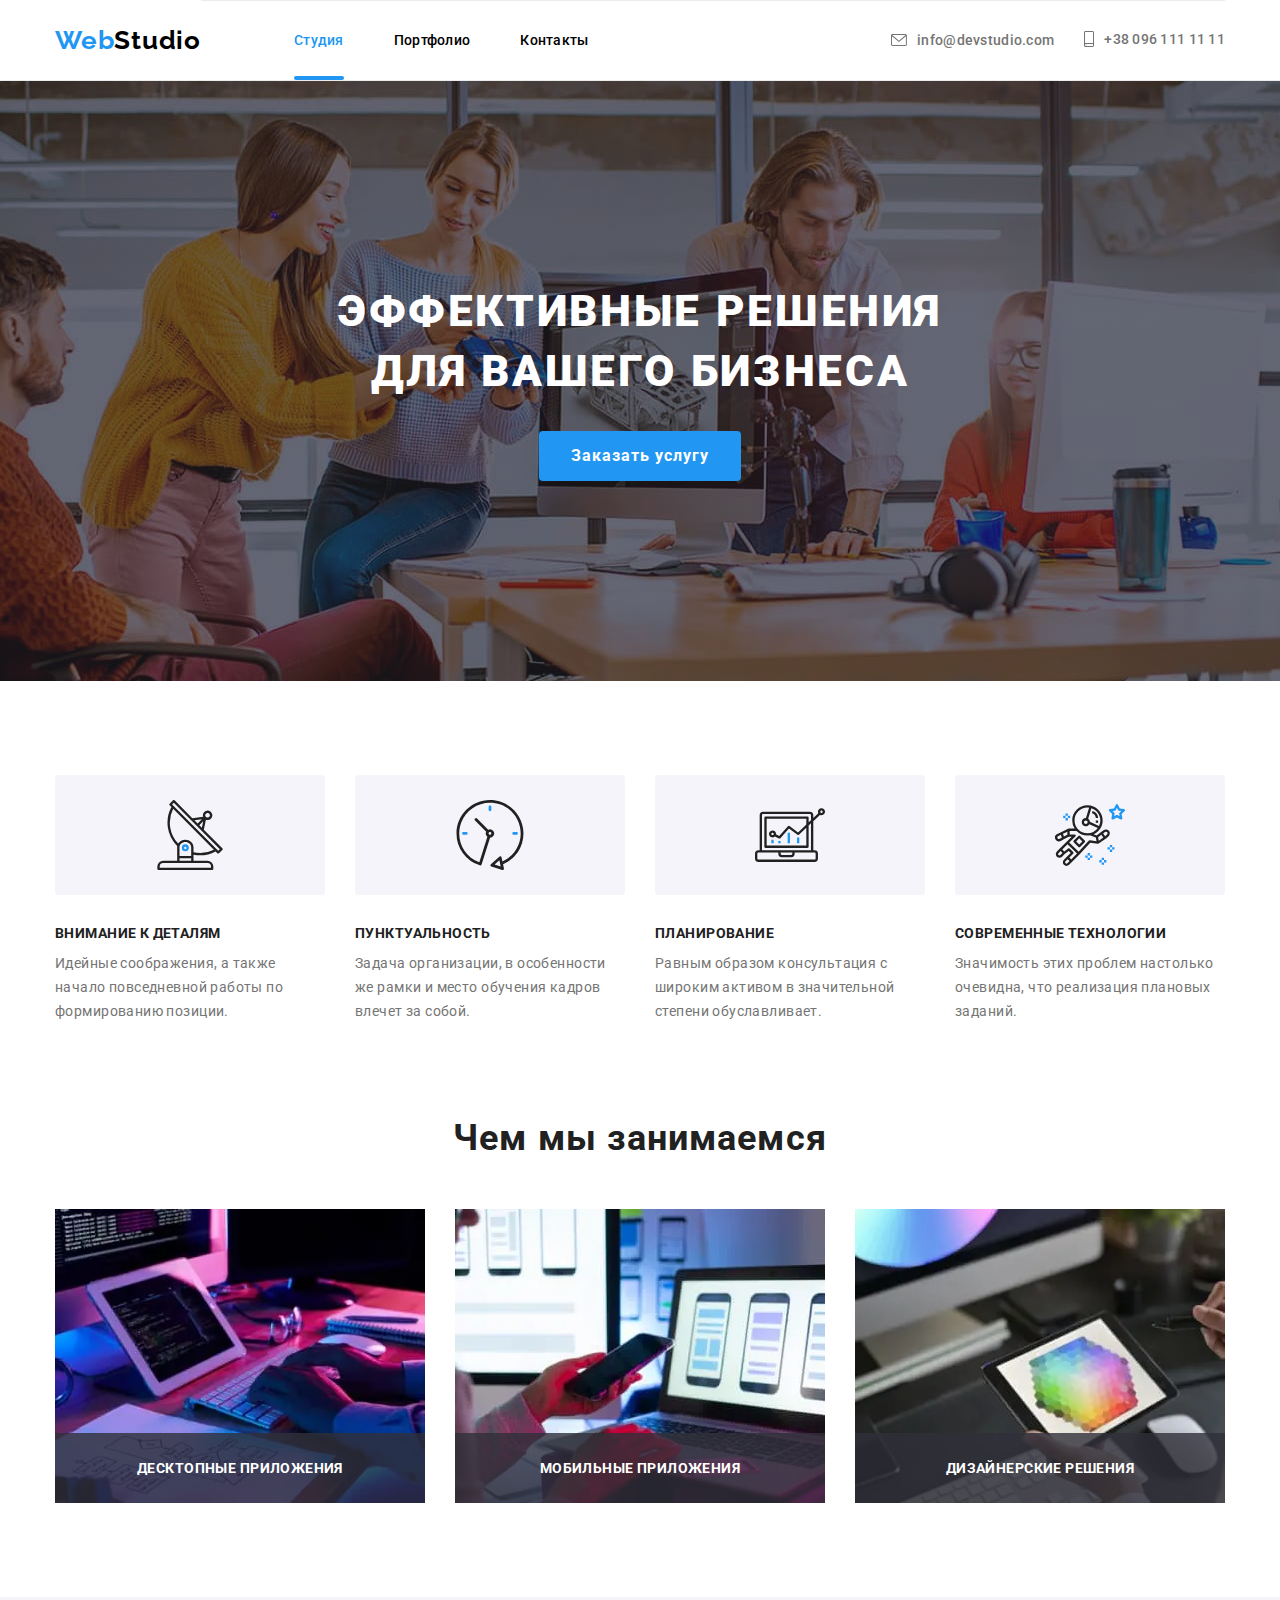
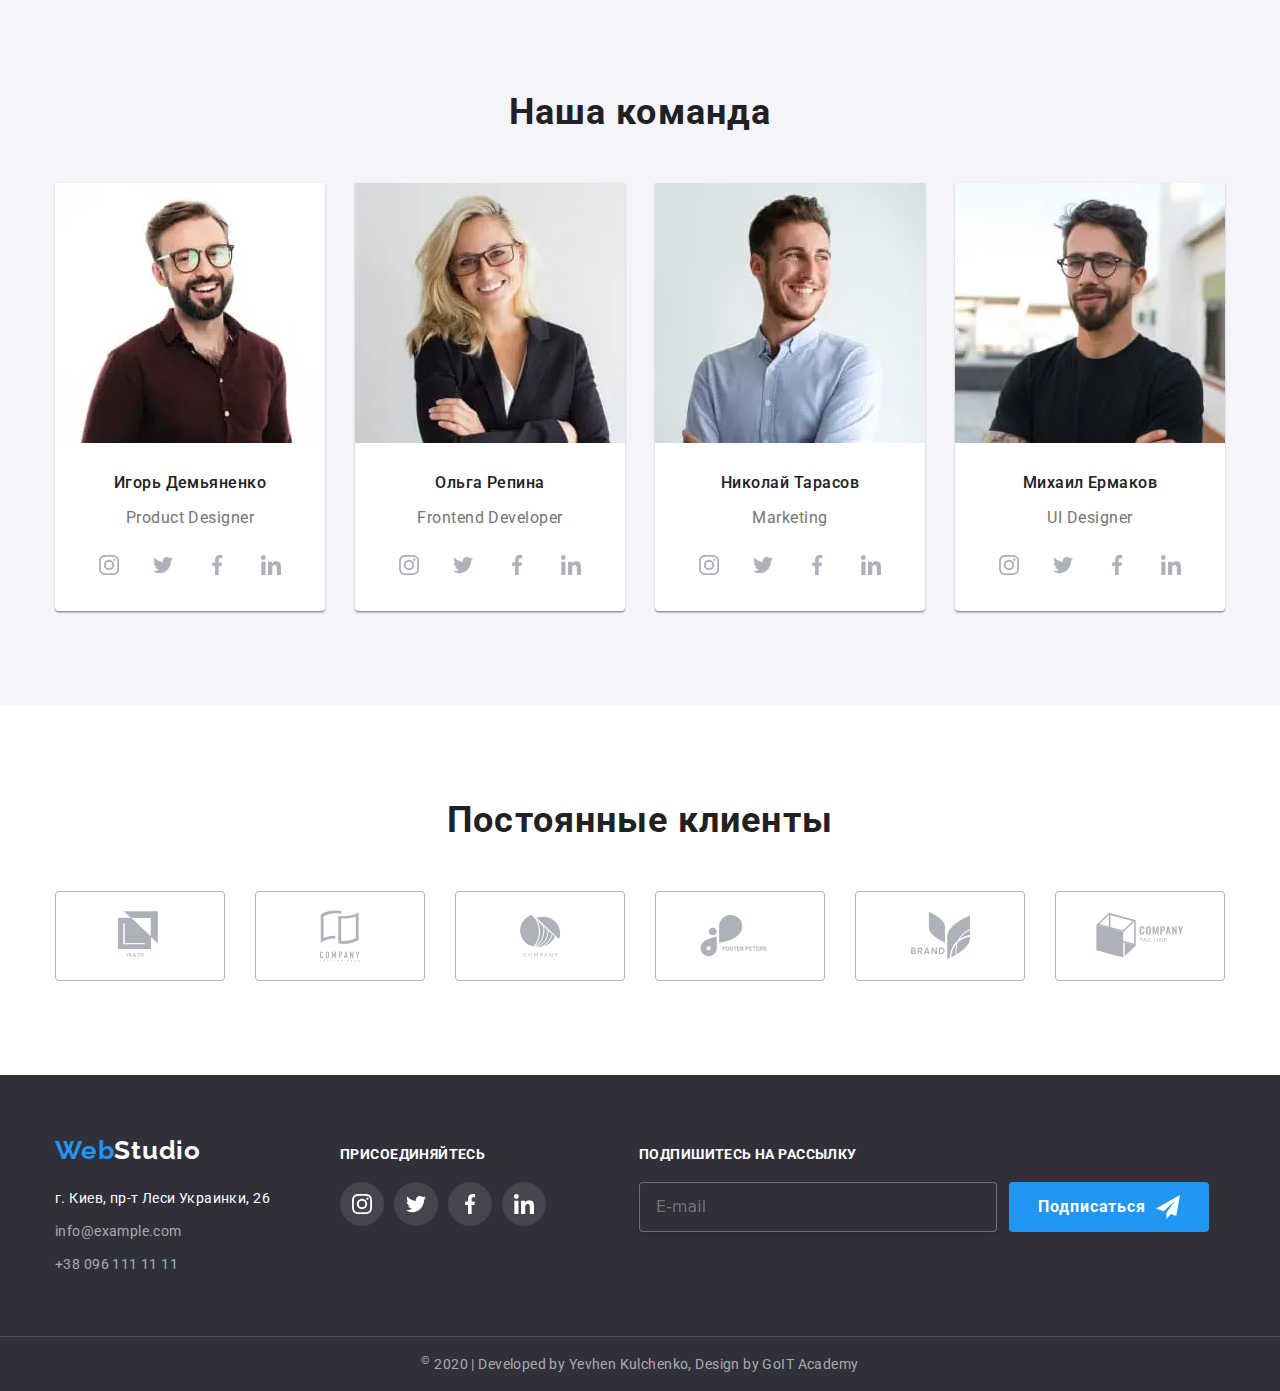
==== commit 06887555: "Add copyright" ====
--- a/index.html
+++ b/index.html
@@ -94,9 +94,13 @@
                             <textarea class="formbox__comment" name="comment" placeholder="Введите текст"></textarea>
                         </label>
                         <label class="dealbox">                         
-                            <input class="checkbox" type="checkbox" name="checkbox">
-                            <span class="dealbox__icon"></span>
-                            <span class="dealbox__text">Соглашаюсь с рассылкой и принимаю <a class="dealbox__link" href="">Условия договора</a></span>
+                            <div>
+                                <input class="checkbox" type="checkbox" name="checkbox">
+                                <span class="dealbox__icon"></span>
+                            </div>
+                            <div>
+                                <span class="dealbox__text">Соглашаюсь с рассылкой и принимаю <a class="dealbox__link" href="">Условия договора</a></span>
+                            </div>
                         </label>
                         <button class="button deal-button" type="submit">Отправить</button>
                     </form>
@@ -611,8 +615,12 @@
                     </button>
                 </form>
             </div>
-
         </div>
+        <p class="copyright"> 
+            <sup>&#169;</sup> 2020 | Developed by 
+            <a class="copyright-link" href="https://github.com/yevhen-kulchenko">Yevhen Kulchenko,</a>
+            Design by <a class="copyright-link" href="https://goit.ua/">GoIT Academy</a>
+         </p>
     </footer>
 
     <!-- js script -->
--- a/css/main.min.css
+++ b/css/main.min.css
@@ -1,2 +1,2 @@
-html{-webkit-box-sizing:border-box;box-sizing:border-box}*,*::before,*::after{-webkit-box-sizing:inherit;box-sizing:inherit}body{background-color:#fff}img{display:block;max-width:100%;height:auto}.container{width:100%;margin-left:auto;margin-right:auto;padding-left:15px;padding-right:15px}@media screen and (min-width: 480px){.container{width:480px}}@media screen and (min-width: 768px){.container{width:768px}}@media screen and (min-width: 1200px){.container{width:1200px}}.list{padding:0;margin:0;list-style:none}.link{text-decoration:none;font-family:Roboto;font-style:normal;font-weight:500;font-size:18px;line-height:21px;letter-spacing:0.02em;color:var(--primary-text-color);-webkit-transition:color 250ms cubic-bezier(0.4, 0, 0.2, 1);transition:color 250ms cubic-bezier(0.4, 0, 0.2, 1)}@media screen and (min-width: 768px){.link{font-size:14px;line-height:16px}}.link:hover,.link:focus{color:#2196F3}.logo{color:#2196F3}.logo-header,.logo-footer{text-decoration:none;font-family:Raleway;font-style:normal;font-weight:bold;font-size:24px;line-height:28px;letter-spacing:0.03em}@media screen and (min-width: 1200px){.logo-header,.logo-footer{font-size:26px;line-height:31px}}.logo-header{color:#000}@media screen and (max-width: 767px){.logo-header{display:block;margin-top:14px;margin-bottom:16px}}@media screen and (min-width: 768px){.logo-header{display:-webkit-box;display:-ms-flexbox;display:flex;-webkit-box-align:center;-ms-flex-align:center;align-items:center;margin-top:0;margin-bottom:0}}.logo-footer{display:inline-block;margin-bottom:20px;color:#fff}.button{display:inline-block;padding:10px 32px;min-width:200px;border-radius:4px;border:none;cursor:pointer;text-decoration:none;font-family:Roboto;font-style:normal;font-weight:bold;font-size:16px;line-height:30px;letter-spacing:0.06em;color:#fff;background-color:#2196F3}.modal-button{position:absolute;top:8px;right:8px;width:30px;height:30px;border-radius:50%;background-color:#fff;border:1px solid rgba(0,0,0,0.1);cursor:pointer}.modal-button:hover .close,.modal-button:focus .close{fill:#2196F3}.deal-button{display:-webkit-box;display:-ms-flexbox;display:flex;-webkit-box-pack:center;-ms-flex-pack:center;justify-content:center;-webkit-box-align:center;-ms-flex-align:center;align-items:center;margin-top:30px;-webkit-box-shadow:0px 4px 4px rgba(0,0,0,0.15);box-shadow:0px 4px 4px rgba(0,0,0,0.15)}.filters-button{display:-webkit-inline-box;display:-ms-inline-flexbox;display:inline-flex;-ms-flex-wrap:wrap;flex-wrap:wrap;margin-top:64px;margin-bottom:25px;padding-top:60px}@media screen and (min-width: 768px){.filters-button{display:-webkit-box;display:-ms-flexbox;display:flex;-webkit-box-pack:center;-ms-flex-pack:center;justify-content:center;-webkit-box-align:stretch;-ms-flex-align:stretch;align-items:stretch;margin-top:60px;margin-bottom:30px;padding-top:0}}@media screen and (min-width: 1200px){.filters-button{margin-top:94px;margin-bottom:34px}}.filters-button__item{margin-bottom:15px}@media screen and (min-width: 768px){.filters-button__item{margin-bottom:0}}.filters-button__item:not(:last-child){margin-right:8px}.portfolio-button{display:inline-block;min-width:73px;height:38px;padding:6px 22px;text-decoration:none;border-radius:4px;border:none;font-family:Roboto;font-style:normal;font-weight:500;font-size:16px;line-height:26px;letter-spacing:0.03em;cursor:pointer;-webkit-transition:color 250ms cubic-bezier(0.4, 0, 0.2, 1),background-color 250ms cubic-bezier(0.4, 0, 0.2, 1),-webkit-box-shadow 250ms cubic-bezier(0.4, 0, 0.2, 1);transition:color 250ms cubic-bezier(0.4, 0, 0.2, 1),background-color 250ms cubic-bezier(0.4, 0, 0.2, 1),-webkit-box-shadow 250ms cubic-bezier(0.4, 0, 0.2, 1);transition:color 250ms cubic-bezier(0.4, 0, 0.2, 1),background-color 250ms cubic-bezier(0.4, 0, 0.2, 1),box-shadow 250ms cubic-bezier(0.4, 0, 0.2, 1);transition:color 250ms cubic-bezier(0.4, 0, 0.2, 1),background-color 250ms cubic-bezier(0.4, 0, 0.2, 1),box-shadow 250ms cubic-bezier(0.4, 0, 0.2, 1),-webkit-box-shadow 250ms cubic-bezier(0.4, 0, 0.2, 1);color:#212121;background-color:#F5F4FA}.portfolio-button:hover,.portfolio-button:focus{color:#fff;background-color:#2196F3;-webkit-box-shadow:0px 3px 1px rgba(0,0,0,0.1),0px 1px 2px rgba(0,0,0,0.08),0px 2px 2px rgba(0,0,0,0.12);box-shadow:0px 3px 1px rgba(0,0,0,0.1),0px 1px 2px rgba(0,0,0,0.08),0px 2px 2px rgba(0,0,0,0.12)}.social{display:-webkit-box;display:-ms-flexbox;display:flex;-webkit-box-pack:center;-ms-flex-pack:center;justify-content:center;-webkit-box-align:center;-ms-flex-align:center;align-items:center}@media screen and (max-width: 767px){.social{padding-bottom:24px}}.footer-social-block .social{padding-bottom:0}.social__item:not(:last-child){margin-right:10px}.social__link{display:-webkit-box;display:-ms-flexbox;display:flex;-webkit-box-pack:center;-ms-flex-pack:center;justify-content:center;-webkit-box-align:center;-ms-flex-align:center;align-items:center;width:44px;height:44px;border-radius:50%;fill:#AFB1B8;-webkit-transition:background-color 250ms cubic-bezier(0.4, 0, 0.2, 1);transition:background-color 250ms cubic-bezier(0.4, 0, 0.2, 1)}.social__link:hover .team-icon,.social__link:focus .team-icon{fill:#fff}.social__link:hover,.social__link:focus{background-color:#2196F3}.footer-icon{fill:#fff;background-color:rgba(255,255,255,0.1)}.social__icon{width:20px;height:20px;-webkit-transition:fill 250ms cubic-bezier(0.4, 0, 0.2, 1);transition:fill 250ms cubic-bezier(0.4, 0, 0.2, 1)}.backdrop{position:fixed;top:0;left:0;z-index:2;width:100%;height:100%;background-color:rgba(0,0,0,0.2);-webkit-transition:opacity 250ms cubic-bezier(0.4, 0, 0.2, 1);transition:opacity 250ms cubic-bezier(0.4, 0, 0.2, 1)}.backdrop.is-hidden{opacity:0;pointer-events:none}.backdrop.is-hidden .modal-window{-webkit-transform:translate(-50%, -50%) scale(0.7);transform:translate(-50%, -50%) scale(0.7)}.modal-window{position:absolute;top:50%;left:50%;-webkit-box-orient:vertical;-webkit-box-direction:normal;-ms-flex-direction:column;flex-direction:column;display:-webkit-box;display:-ms-flexbox;display:flex;-webkit-box-pack:center;-ms-flex-pack:center;justify-content:center;-webkit-box-align:center;-ms-flex-align:center;align-items:center;padding:40px;-webkit-transform:translate(-50%, -50%) scale(1);transform:translate(-50%, -50%) scale(1);width:calc(100% - 30px);height:609px;background-color:#fff;-webkit-box-shadow:0px 1px 3px rgba(0,0,0,0.12),0px 1px 1px rgba(0,0,0,0.14),0px 2px 1px rgba(0,0,0,0.2);box-shadow:0px 1px 3px rgba(0,0,0,0.12),0px 1px 1px rgba(0,0,0,0.14),0px 2px 1px rgba(0,0,0,0.2);border-radius:4px;-webkit-transition:opacity 250ms cubic-bezier(0.4, 0, 0.2, 1),-webkit-transform 250ms cubic-bezier(0.4, 0, 0.2, 1);transition:opacity 250ms cubic-bezier(0.4, 0, 0.2, 1),-webkit-transform 250ms cubic-bezier(0.4, 0, 0.2, 1);transition:transform 250ms cubic-bezier(0.4, 0, 0.2, 1),opacity 250ms cubic-bezier(0.4, 0, 0.2, 1);transition:transform 250ms cubic-bezier(0.4, 0, 0.2, 1),opacity 250ms cubic-bezier(0.4, 0, 0.2, 1),-webkit-transform 250ms cubic-bezier(0.4, 0, 0.2, 1)}@media screen and (min-width: 480px){.modal-window{width:450px}}@media screen and (min-width: 1200px){.modal-window{width:528px;height:581px}}.close{position:absolute;top:50%;left:50%;-webkit-transform:translate(-50%, -50%);transform:translate(-50%, -50%);width:18px;height:18px;fill:#000;-webkit-transition:fill 250ms cubic-bezier(0.4, 0, 0.2, 1);transition:fill 250ms cubic-bezier(0.4, 0, 0.2, 1)}.form-title{display:block;margin-bottom:12px;font-family:Roboto;font-style:normal;font-weight:bold;font-size:20px;line-height:30px;text-align:center;letter-spacing:0.03em;color:#212121}@media screen and (min-width: 1200px){.form-title{line-height:23px}}.modal-form{-webkit-box-orient:vertical;-webkit-box-direction:normal;-ms-flex-direction:column;flex-direction:column;display:-webkit-box;display:-ms-flexbox;display:flex;-webkit-box-pack:center;-ms-flex-pack:center;justify-content:center;-webkit-box-align:center;-ms-flex-align:center;align-items:center}.formbox{display:-webkit-box;display:-ms-flexbox;display:flex;-webkit-box-orient:vertical;-webkit-box-direction:normal;-ms-flex-direction:column;flex-direction:column;position:relative;text-align:left;width:100%;margin-bottom:10px;font-style:normal;font-weight:normal;font-size:12px;line-height:14px;letter-spacing:0.01em;color:#757575}.formbox__title{margin-bottom:4px}.formbox__input{height:40px;padding-left:42px;border:1px solid rgba(33,33,33,0.2);border-radius:4px}.formbox__input:focus{border-color:#2196F3;-webkit-transition:border-color 250ms cubic-bezier(0.4, 0, 0.2, 1);transition:border-color 250ms cubic-bezier(0.4, 0, 0.2, 1)}.formbox__input:hover{cursor:pointer}.formbox__input:focus+.formbox__icon{fill:#2196F3;-webkit-transition:fill 250ms cubic-bezier(0.4, 0, 0.2, 1);transition:fill 250ms cubic-bezier(0.4, 0, 0.2, 1)}@media screen and (min-width: 1200px){.formbox__input{width:448px}}.formbox__icon{position:absolute;left:12px;bottom:11px;width:18px;height:18px}.formbox__comment{resize:none;height:120px;border:1px solid rgba(33,33,33,0.2);border-radius:4px;padding:12px 16px}.formbox__comment:focus{border-color:#2196F3;-webkit-transition:border-color 250ms cubic-bezier(0.4, 0, 0.2, 1);transition:border-color 250ms cubic-bezier(0.4, 0, 0.2, 1)}@media screen and (min-width: 1200px){.formbox__comment{width:448px}}.dealbox{display:-webkit-box;display:-ms-flexbox;display:flex;-webkit-box-align:center;-ms-flex-align:center;align-items:center;margin-top:15px}.checkbox{position:absolute;width:1px;height:1px;margin:-1px;border:0;padding:0;clip:rect(0 0 0 0);overflow:hidden}.dealbox__icon{display:inline-block;width:16px;height:15px;border:2px solid #212121;border-radius:2px;margin-right:8px;-webkit-transition:background-color 250ms cubic-bezier(0.4, 0, 0.2, 1);transition:background-color 250ms cubic-bezier(0.4, 0, 0.2, 1)}.checkbox:checked+.dealbox__icon{border-color:#2196F3;background-color:#2196F3;background-image:url(../images/icon-check.svg);background-size:contain;background-origin:border-box}.dealbox__text,.dealbox__link{font-family:Roboto;font-style:normal;font-weight:normal;font-size:12px;line-height:14px;letter-spacing:0.03em;color:#757575}@media screen and (min-width: 1200px){.dealbox__text,.dealbox__link{font-size:14px;line-height:24px}}.dealbox__link{text-decoration:none;border-bottom:1px solid #2196F3;color:#2196F3}@media screen and (min-width: 1200px){.dealbox__link{font-size:14px;line-height:24px}}.header{position:fixed;top:0;width:100%;z-index:1;background-color:#fff;border-bottom:1px solid #ECECEC}@media screen and (min-width: 768px){.header{position:relative}}.heder-nav{display:-webkit-box;display:-ms-flexbox;display:flex;height:60px}@media screen and (min-width: 768px){.heder-nav{height:80px}}.menu-box{width:100%;border-top:1px solid #ECECEC}@media screen and (max-width: 767px){.menu-box{display:none;position:absolute;top:100%;left:0;text-align:center;padding:60px 0px;background-color:#fff;-webkit-box-shadow:0px 4px 8px rgba(0,0,0,0.04),0px 2px 4px rgba(0,0,0,0.08),0px 1px 3px rgba(0,0,0,0.16);box-shadow:0px 4px 8px rgba(0,0,0,0.04),0px 2px 4px rgba(0,0,0,0.08),0px 1px 3px rgba(0,0,0,0.16)}.menu-box.is-open{display:block}}@media screen and (min-width: 768px){.menu-box{display:-webkit-box;display:-ms-flexbox;display:flex;-webkit-box-align:center;-ms-flex-align:center;align-items:center}.menu-box__item:not(:last-child){margin-right:50px}}@media screen and (max-width: 767px){.menu-box .site-nav__item{margin-bottom:40px}.menu-box .site-nav__item:last-child{margin-bottom:60px}}@media screen and (min-width: 768px){.menu-box .site-nav{display:-webkit-box;display:-ms-flexbox;display:flex;margin-left:88px}.menu-box .site-nav__item:not(:last-child){margin-right:50px}}@media screen and (min-width: 1200px){.menu-box .site-nav{display:-webkit-box;display:-ms-flexbox;display:flex;margin-left:93px}.menu-box .site-nav__item:not(:last-child){margin-right:50px}}.menu-box .site-nav--current{position:relative;color:#2196F3}.menu-box .site-nav--current::after{content:"";position:absolute;left:0;bottom:-8px;width:100%;height:4px;border-radius:2px;background-color:#2196F3}@media screen and (min-width: 768px){.menu-box .site-nav--current::after{bottom:0}}.menu-box .site-nav .link{padding:0}@media screen and (min-width: 768px){.menu-box .site-nav .link{padding-top:32px;padding-bottom:32px}}.menu-box .contacts-nav__header-contacts{text-decoration:none;font-family:Roboto;font-style:normal;font-weight:500;font-size:18px;line-height:21px;letter-spacing:0.02em;color:#757575;-webkit-transition:color 250ms cubic-bezier(0.4, 0, 0.2, 1);transition:color 250ms cubic-bezier(0.4, 0, 0.2, 1)}@media screen and (min-width: 768px){.menu-box .contacts-nav__header-contacts{display:-webkit-inline-box;display:-ms-inline-flexbox;display:inline-flex;-webkit-box-pack:center;-ms-flex-pack:center;justify-content:center;-webkit-box-align:center;-ms-flex-align:center;align-items:center;font-size:12px;line-height:14px}}@media screen and (min-width: 768px){.menu-box .contacts-nav__header-contacts{font-size:14px;line-height:16px}}.menu-box .contacts-nav__header-contacts:hover,.menu-box .contacts-nav__header-contacts:focus{color:#2196F3}.menu-box .contacts-nav__header-contacts:hover .connect--icon,.menu-box .contacts-nav__header-contacts:focus .connect--icon{fill:#2196F3}@media screen and (min-width: 768px){.menu-box .contacts-nav{-webkit-box-align:center;-ms-flex-align:center;align-items:center;margin-left:auto}}@media screen and (min-width: 1200px){.menu-box .contacts-nav{display:-webkit-box;display:-ms-flexbox;display:flex;padding-top:32px;padding-bottom:32px;font-size:14px;line-height:16px}}.menu-box .item-contacts:first-child{margin-bottom:16px}@media screen and (min-width: 768px){.menu-box .item-contacts:not(:last-child){margin-bottom:10px}}@media screen and (min-width: 1200px){.menu-box .item-contacts:not(:last-child){margin-bottom:0}}@media screen and (min-width: 1200px){.menu-box .contacts-nav .item+.item{margin-left:30px}}.menu-box .envelope{margin-right:10px;width:16px;height:11px;fill:#757575;-webkit-transition:fill 250ms cubic-bezier(0.4, 0, 0.2, 1);transition:fill 250ms cubic-bezier(0.4, 0, 0.2, 1)}@media screen and (min-width: 768px){.menu-box .envelope{margin-right:8px;width:14px;height:10px}}@media screen and (min-width: 1200px){.menu-box .envelope{margin-right:10px;width:16px;height:12px}}.menu-box .smartphone{margin-right:10px;width:10px;height:15px;fill:#757575;-webkit-transition:fill 250ms cubic-bezier(0.4, 0, 0.2, 1);transition:fill 250ms cubic-bezier(0.4, 0, 0.2, 1)}@media screen and (min-width: 768px){.menu-box .smartphone{margin-right:8px;width:10px;height:14px}}@media screen and (min-width: 1200px){.menu-box .smartphone{margin-right:10px;width:10px;height:16px}}.menu-button{margin:0;margin-left:auto;padding:0;border:0;background-color:#fff}@media screen and (min-width: 768px){.menu-button{display:none}}.menu-button .icon-close{display:none}.menu-button.is-open .icon-close{display:block}.menu-button.is-open .icon-burger{display:none}.menu-button:hover,.menu-button:focus{fill:#2196F3;-webkit-transition:fill 250ms cubic-bezier(0.4, 0, 0.2, 1);transition:fill 250ms cubic-bezier(0.4, 0, 0.2, 1)}.banner{text-align:center;height:400px;margin-left:auto;margin-right:auto;margin-bottom:60px;background-color:#C4C4C4;background-image:-webkit-gradient(linear, left top, left bottom, from(rgba(47,48,58,0.4)), to(rgba(47,48,58,0.4))),url(../images/banner/banner-mobile.jpg);background-image:linear-gradient(rgba(47,48,58,0.4), rgba(47,48,58,0.4)),url(../images/banner/banner-mobile.jpg);background-repeat:no-repeat;background-position:center;background-size:cover}@media screen and (min-device-pixel-ratio: 2), screen and (-webkit-min-device-pixel-ratio: 2), screen and (min-resolution: 192dpi), screen and (min-resolution: 2dppx){.banner{background-image:-webkit-gradient(linear, left top, left bottom, from(rgba(47,48,58,0.4)), to(rgba(47,48,58,0.4))),url(../images/banner/banner-mobile@2x.jpg);background-image:linear-gradient(rgba(47,48,58,0.4), rgba(47,48,58,0.4)),url(../images/banner/banner-mobile@2x.jpg)}}@media screen and (max-width: 767px){.banner{margin-top:60px}}@media screen and (min-width: 768px){.banner{background-image:-webkit-gradient(linear, left top, left bottom, from(rgba(47,48,58,0.4)), to(rgba(47,48,58,0.4))),url(../images/banner/banner-tablet.jpg);background-image:linear-gradient(rgba(47,48,58,0.4), rgba(47,48,58,0.4)),url(../images/banner/banner-tablet.jpg)}}@media screen and (min-width: 768px) and (min-device-pixel-ratio: 2), screen and (min-width: 768px) and (-webkit-min-device-pixel-ratio: 2), screen and (min-width: 768px) and (min-resolution: 192dpi), screen and (min-width: 768px) and (min-resolution: 2dppx){.banner{background-image:-webkit-gradient(linear, left top, left bottom, from(rgba(47,48,58,0.4)), to(rgba(47,48,58,0.4))),url(../images/banner/banner-tablet@2x.jpg);background-image:linear-gradient(rgba(47,48,58,0.4), rgba(47,48,58,0.4)),url(../images/banner/banner-tablet@2x.jpg)}}@media screen and (min-width: 1200px){.banner{display:-webkit-box;display:-ms-flexbox;display:flex;-webkit-box-pack:center;-ms-flex-pack:center;justify-content:center;-webkit-box-align:center;-ms-flex-align:center;align-items:center;-webkit-box-orient:vertical;-webkit-box-direction:normal;-ms-flex-direction:column;flex-direction:column;max-width:1600px;height:600px;margin-bottom:94px;background-image:-webkit-gradient(linear, left top, left bottom, from(rgba(47,48,58,0.4)), to(rgba(47,48,58,0.4))),url(../images/banner/banner.jpg);background-image:linear-gradient(rgba(47,48,58,0.4), rgba(47,48,58,0.4)),url(../images/banner/banner.jpg)}}@media screen and (min-width: 1200px) and (min-device-pixel-ratio: 2), screen and (min-width: 1200px) and (-webkit-min-device-pixel-ratio: 2), screen and (min-width: 1200px) and (min-resolution: 192dpi), screen and (min-width: 1200px) and (min-resolution: 2dppx){.banner{background-image:-webkit-gradient(linear, left top, left bottom, from(rgba(47,48,58,0.4)), to(rgba(47,48,58,0.4))),url(../images/banner/banner@2x.jpg);background-image:linear-gradient(rgba(47,48,58,0.4), rgba(47,48,58,0.4)),url(../images/banner/banner@2x.jpg)}}.banner-headline{margin-top:0;margin-bottom:30px;padding-top:118px;padding-left:30px;padding-right:30px;font-family:Roboto;font-style:normal;font-weight:900;font-size:26px;line-height:42px;letter-spacing:0.06em;text-transform:uppercase;color:#fff}@media screen and (min-width: 1200px){.banner-headline{padding:0;font-size:44px;line-height:60px}}.section-features{margin:0}.hidden{font-size:0}.features__icon{width:70px;height:70px}.features__title{margin-top:0;margin-bottom:10px;font-family:Roboto;font-style:normal;font-weight:bold;font-size:14px;line-height:16px;letter-spacing:0.03em;text-transform:uppercase;color:#212121}.features__text{margin-top:0;margin-bottom:30px;font-family:Roboto;font-style:normal;font-weight:normal;font-size:14px;line-height:24px;letter-spacing:0.03em;color:#757575}@media screen and (max-width: 767px){.features__title{text-align:center}}@media screen and (min-width: 768px){.features{display:-webkit-box;display:-ms-flexbox;display:flex;-ms-flex-wrap:wrap;flex-wrap:wrap;margin-bottom:30px}.features__title{text-align:left}.features__item{width:calc((100% - 30px) / 2)}.features__item:not(:nth-child(2n)){margin-right:30px}}@media screen and (min-width: 1200px){.features{display:-webkit-box;display:-ms-flexbox;display:flex;-ms-flex-wrap:nowrap;flex-wrap:nowrap;margin-bottom:0}.features__item{width:calc((100% - 30px * 3) / 4);margin-right:30px}.features__text{margin-bottom:0}}.icon-box{display:-webkit-box;display:-ms-flexbox;display:flex;-webkit-box-pack:center;-ms-flex-pack:center;justify-content:center;-webkit-box-align:center;-ms-flex-align:center;align-items:center;width:100%;height:120px;margin-bottom:30px;border-radius:4px;background-color:#F5F4FA}@media screen and (min-width: 1200px){.icon-box{width:270px}}.section-spec{padding:0}@media screen and (min-width: 1200px){.section-spec{padding-top:94px}}.section-spec .section-heading{display:none}@media screen and (min-width: 1200px){.section-spec .section-heading{display:-webkit-box;display:-ms-flexbox;display:flex;-webkit-box-pack:center;-ms-flex-pack:center;justify-content:center;-webkit-box-align:center;-ms-flex-align:center;align-items:center;margin-top:0;margin-bottom:50px;font-family:Roboto;font-style:normal;font-weight:bold;font-size:36px;line-height:42px;text-align:center;letter-spacing:0.03em;color:#212121}}.activity{display:none}@media screen and (min-width: 1200px){.activity{display:-webkit-box;display:-ms-flexbox;display:flex;-ms-flex-wrap:wrap;flex-wrap:wrap;margin-bottom:94px}.activity__item{position:relative;width:calc((100% - 30px * 2) / 3);margin-right:30px}.activity__item:nth-child(3n){margin-right:0}.activity__item::before{position:absolute;bottom:0;content:"";width:100%;height:70px;background:rgba(47,48,58,0.8)}.activity__title{position:absolute;bottom:27px;margin:0;width:100%;font-family:Roboto;font-style:normal;font-weight:bold;font-size:14px;line-height:16px;text-align:center;letter-spacing:0.03em;text-transform:uppercase;color:#fff}}.section-team{padding-top:60px;padding-bottom:30px;background-color:#F5F4FA}@media screen and (min-width: 1200px){.section-team{padding-top:94px;padding-bottom:94px}}.section-heading{display:block;margin-top:0;margin-bottom:30px;font-family:Roboto;font-style:normal;font-weight:bold;font-size:28px;line-height:33px;text-align:center;letter-spacing:0.03em;color:#212121}@media screen and (min-width: 1200px){.section-heading{display:-webkit-box;display:-ms-flexbox;display:flex;-webkit-box-pack:center;-ms-flex-pack:center;justify-content:center;-webkit-box-align:center;-ms-flex-align:center;align-items:center;margin-bottom:50px;font-size:36px;line-height:42px}}.team__name{margin-top:0;font-family:Roboto;font-style:normal;font-weight:500;font-size:16px;line-height:19px;text-align:center;letter-spacing:0.03em;color:#212121}.team__position{margin:0;margin-bottom:16px;font-family:Roboto;font-style:normal;font-weight:normal;font-size:16px;line-height:19px;text-align:center;letter-spacing:0.03em;color:#757575}.team__photo{width:450px;margin-bottom:30px}@media screen and (max-width: 767px){.team__card{margin-bottom:30px}}@media screen and (min-width: 768px){.team{display:-webkit-box;display:-ms-flexbox;display:flex;-ms-flex-wrap:wrap;flex-wrap:wrap}.team__card{margin-bottom:30px}.team__card:not(:nth-child(2n)){margin-right:30px}}@media screen and (min-width: 1200px){.team{display:-webkit-box;display:-ms-flexbox;display:flex;-ms-flex-wrap:wrap;flex-wrap:wrap}.team__card{margin-right:30px;margin-bottom:0}.team__card:nth-child(4n){margin-right:0}}.bg-card{background-color:#fff;-webkit-box-shadow:0px 1px 3px rgba(0,0,0,0.12),0px 1px 1px rgba(0,0,0,0.14),0px 2px 1px rgba(0,0,0,0.2);box-shadow:0px 1px 3px rgba(0,0,0,0.12),0px 1px 1px rgba(0,0,0,0.14),0px 2px 1px rgba(0,0,0,0.2);border-radius:0px 0px 4px 4px}@media screen and (max-width: 767px){.bg-card{width:100%;height:100%}}@media screen and (min-width: 768px){.bg-card{width:354px;height:536px}}@media screen and (min-width: 1200px){.bg-card{width:270px;height:428px}}.section-clients{padding-top:60px}@media screen and (min-width: 1200px){.section-clients{padding-top:94px}}@media screen and (max-width: 767px){.clients{display:-webkit-box;display:-ms-flexbox;display:flex;-webkit-box-pack:center;-ms-flex-pack:center;justify-content:center;-webkit-box-align:center;-ms-flex-align:center;align-items:center;-ms-flex-wrap:wrap;flex-wrap:wrap;margin-bottom:60px}.clients__item{margin-bottom:30px;width:calc((100% - 30px) / 2)}.clients__item:not(:nth-child(2n)){margin-right:30px}.clients__link{display:-webkit-box;display:-ms-flexbox;display:flex;-webkit-box-pack:center;-ms-flex-pack:center;justify-content:center;-webkit-box-align:center;-ms-flex-align:center;align-items:center;width:100%;height:90px;fill:#AFB1B8;border:1px solid #AFB1B8;-webkit-box-sizing:border-box;box-sizing:border-box;border-radius:4px;-webkit-transition:fill 250ms cubic-bezier(0.4, 0, 0.2, 1),border 250ms cubic-bezier(0.4, 0, 0.2, 1);transition:fill 250ms cubic-bezier(0.4, 0, 0.2, 1),border 250ms cubic-bezier(0.4, 0, 0.2, 1)}.clients__link.client-icon:hover,.clients__link.client-icon:focus{fill:#2196F3;border:1px solid #2196F3}}@media screen and (min-width: 768px){.clients{display:-webkit-box;display:-ms-flexbox;display:flex;-webkit-box-pack:center;-ms-flex-pack:center;justify-content:center;-webkit-box-align:center;-ms-flex-align:center;align-items:center;-ms-flex-wrap:wrap;flex-wrap:wrap;margin-bottom:60px}.clients__item{margin-bottom:30px;width:calc((100% - 30px * 2) / 3)}.clients__item:not(:nth-child(2n)){margin-right:0}.clients__item:not(:nth-child(3n)){margin-right:30px}.clients__link{display:-webkit-box;display:-ms-flexbox;display:flex;-webkit-box-pack:center;-ms-flex-pack:center;justify-content:center;-webkit-box-align:center;-ms-flex-align:center;align-items:center;width:226px;height:90px;fill:#AFB1B8;border:1px solid #AFB1B8;-webkit-box-sizing:border-box;box-sizing:border-box;border-radius:4px;-webkit-transition:fill 250ms cubic-bezier(0.4, 0, 0.2, 1),border 250ms cubic-bezier(0.4, 0, 0.2, 1);transition:fill 250ms cubic-bezier(0.4, 0, 0.2, 1),border 250ms cubic-bezier(0.4, 0, 0.2, 1)}.clients__link.client-icon:hover,.clients__link.client-icon:focus{fill:#2196F3;border:1px solid #2196F3}}@media screen and (min-width: 1200px){.clients{-ms-flex-wrap:nowrap;flex-wrap:nowrap;margin-bottom:94px}.clients__item{margin-right:30px;margin-bottom:0}.clients__item:last-child{margin-right:0}.clients__item:not(:nth-child(2n)){margin-right:30px}.clients__link{width:170px}}.decoration{background-color:#2F303A}.footer{text-align:center;padding-top:60px}.footer__contacts{display:block;margin-bottom:8px;text-decoration:none;font-family:Roboto;font-style:normal;font-weight:normal;font-size:14px;line-height:24px;letter-spacing:0.03em;color:rgba(255,255,255,0.6);-webkit-transition:color 250ms cubic-bezier(0.4, 0, 0.2, 1);transition:color 250ms cubic-bezier(0.4, 0, 0.2, 1)}.footer__contacts:hover,.footer__contacts:focus{color:#2196F3}@media screen and (max-width: 1199px){.footer__contacts:last-child{margin-bottom:0}}@media screen and (min-width: 768px){.footer{display:-webkit-box;display:-ms-flexbox;display:flex;-ms-flex-wrap:wrap;flex-wrap:wrap;padding:60px 76px}.footer__address{margin-right:165px}}@media screen and (min-width: 1200px){.footer{text-align:left;-webkit-box-align:baseline;-ms-flex-align:baseline;align-items:baseline;padding:60px 15px}.footer__contacts{margin-bottom:9px}.footer__contacts:last-child{margin-bottom:0}.footer__address{margin-right:70px}}.address-text{margin-top:0;margin-bottom:8px;font-family:Roboto;font-style:normal;font-weight:normal;font-size:14px;line-height:24px;letter-spacing:0.03em;color:#fff}@media screen and (min-width: 1200px){.address-text{margin-bottom:9px}}@media screen and (min-width: 1200px){.footer-social-block{margin-right:93px}}.title{margin:0;margin-bottom:20px;font-family:Roboto;font-style:normal;font-weight:bold;font-size:14px;line-height:16px;letter-spacing:0.03em;text-transform:uppercase;color:#fff}@media screen and (max-width: 767px){.title{margin-top:60px}}@media screen and (min-width: 768px){.title{margin-top:0}}@media screen and (min-width: 1200px){.title{margin-top:0}}@media screen and (min-width: 768px){.form{margin-top:63px}}@media screen and (min-width: 1200px){.form{margin-top:0}}@media screen and (min-width: 1200px){.footer-form{display:-webkit-box;display:-ms-flexbox;display:flex}}.footer-form .mail{height:50px;margin-bottom:20px;padding-left:16px;padding-top:15px;padding-bottom:15px;color:rgba(255,255,255,0.6);background:#2F303A;border:1px solid rgba(255,255,255,0.3);-webkit-filter:drop-shadow(0px 4px 4px rgba(0,0,0,0.15));filter:drop-shadow(0px 4px 4px rgba(0,0,0,0.15));border-radius:4px;-webkit-transition:border 250ms cubic-bezier(0.4, 0, 0.2, 1);transition:border 250ms cubic-bezier(0.4, 0, 0.2, 1)}@media screen and (max-width: 767px){.footer-form .mail{width:100%}}@media screen and (min-width: 768px){.footer-form .mail{width:450px}}@media screen and (min-width: 1200px){.footer-form .mail{width:358px;margin-right:12px;margin-bottom:0}}.footer-form .mail:hover,.footer-form .mail:focus{border:1px solid #2196F3}.icon-send{margin-left:10px}.footer-form .button{display:-webkit-inline-box;display:-ms-inline-flexbox;display:inline-flex;-webkit-box-pack:center;-ms-flex-pack:center;justify-content:center;-ms-flex-line-pack:center;align-content:center;margin-bottom:60px;width:200px;height:50px;padding:10px 28px}@media screen and (min-width: 768px){.footer-form .button{margin-bottom:0}}@media screen and (min-width: 1200px){.footer-form .button{display:-webkit-box;display:-ms-flexbox;display:flex;-webkit-box-pack:center;-ms-flex-pack:center;justify-content:center;-webkit-box-align:center;-ms-flex-align:center;align-items:center;margin-bottom:0}}.projects__item{margin-bottom:30px}.projects__card{border:1px solid #EEEEEE;background-color:#fff;-webkit-transition:-webkit-box-shadow 250ms cubic-bezier(0.4, 0, 0.2, 1);transition:-webkit-box-shadow 250ms cubic-bezier(0.4, 0, 0.2, 1);transition:box-shadow 250ms cubic-bezier(0.4, 0, 0.2, 1);transition:box-shadow 250ms cubic-bezier(0.4, 0, 0.2, 1), -webkit-box-shadow 250ms cubic-bezier(0.4, 0, 0.2, 1)}.projects__title{margin:0;text-decoration:none;font-family:Roboto;font-style:normal;font-weight:bold;font-size:18px;line-height:36px;letter-spacing:0.06em;color:#212121}.projects__description{margin:0;text-decoration:none;font-family:Roboto;font-style:normal;font-weight:normal;font-size:16px;line-height:30px;letter-spacing:0.03em;color:#757575}.projects__card:hover,.projects__card:focus{-webkit-box-shadow:0px 1px 1px rgba(0,0,0,0.12),0px 4px 4px rgba(0,0,0,0.06),1px 4px 6px rgba(0,0,0,0.16);box-shadow:0px 1px 1px rgba(0,0,0,0.12),0px 4px 4px rgba(0,0,0,0.06),1px 4px 6px rgba(0,0,0,0.16)}.projects__card:hover .cover__project,.projects__card:focus .cover__project{-webkit-transform:translateY(0);transform:translateY(0)}@media screen and (min-width: 480px){.projects__card{width:450px;height:404px}}@media screen and (min-width: 768px){.projects{display:-webkit-box;display:-ms-flexbox;display:flex;-ms-flex-wrap:wrap;flex-wrap:wrap;padding-bottom:60px}.projects__item{width:calc((100% - 30px) / 2);margin-right:30px}.projects__item:nth-child(2n){margin-right:0}.projects__item:last-child{margin-bottom:0}.projects__card{width:354px;height:404px}}@media screen and (min-width: 1200px){.projects{padding-bottom:94px}.projects__item{width:calc((100% - 30px * 2) / 3)}.projects__item:nth-child(2n){margin-right:30px}.projects__item:nth-child(3n){margin-right:0}.projects__item:nth-last-child(-n+3){margin-bottom:0}.projects__card{width:370px;height:404px}}.cover{position:relative;overflow:hidden}.cover__project{position:absolute;top:0;left:0;bottom:0;display:-webkit-box;display:-ms-flexbox;display:flex;-webkit-box-align:center;-ms-flex-align:center;align-items:center;padding-left:24px;padding-right:24px;background-color:rgba(33,150,243,0.9);-webkit-transform:translateY(100%);transform:translateY(100%);-webkit-transition:-webkit-transform 250ms cubic-bezier(0.4, 0, 0.2, 1);transition:-webkit-transform 250ms cubic-bezier(0.4, 0, 0.2, 1);transition:transform 250ms cubic-bezier(0.4, 0, 0.2, 1);transition:transform 250ms cubic-bezier(0.4, 0, 0.2, 1), -webkit-transform 250ms cubic-bezier(0.4, 0, 0.2, 1)}.cover__text{margin:0;font-style:normal;font-weight:400;font-size:18px;line-height:1.56;color:#fff}.indent{padding-left:24px;padding-right:24px;padding-top:20px;padding-bottom:20px}@media screen and (min-width: 768px){.indent{padding-bottom:0}}@media screen and (min-width: 1200px){.indent{padding-bottom:20px}}.link-list{text-decoration:none}
+html{-webkit-box-sizing:border-box;box-sizing:border-box}*,*::before,*::after{-webkit-box-sizing:inherit;box-sizing:inherit}body{background-color:#fff}img{display:block;max-width:100%;height:auto}.container{width:100%;margin-left:auto;margin-right:auto;padding-left:15px;padding-right:15px}@media screen and (min-width: 480px){.container{width:480px}}@media screen and (min-width: 768px){.container{width:768px}}@media screen and (min-width: 1200px){.container{width:1200px}}.list{padding:0;margin:0;list-style:none}.link{text-decoration:none;font-family:Roboto;font-style:normal;font-weight:500;font-size:18px;line-height:21px;letter-spacing:0.02em;color:var(--primary-text-color);-webkit-transition:color 250ms cubic-bezier(0.4, 0, 0.2, 1);transition:color 250ms cubic-bezier(0.4, 0, 0.2, 1)}@media screen and (min-width: 768px){.link{font-size:14px;line-height:16px}}.link:hover,.link:focus{color:#2196F3}.logo{color:#2196F3}.logo-header,.logo-footer{text-decoration:none;font-family:Raleway;font-style:normal;font-weight:bold;font-size:24px;line-height:28px;letter-spacing:0.03em}@media screen and (min-width: 1200px){.logo-header,.logo-footer{font-size:26px;line-height:31px}}.logo-header{color:#000}@media screen and (max-width: 767px){.logo-header{display:block;margin-top:14px;margin-bottom:16px}}@media screen and (min-width: 768px){.logo-header{display:-webkit-box;display:-ms-flexbox;display:flex;-webkit-box-align:center;-ms-flex-align:center;align-items:center;margin-top:0;margin-bottom:0}}.logo-footer{display:inline-block;margin-bottom:20px;color:#fff}.button{display:inline-block;padding:10px 32px;min-width:200px;border-radius:4px;border:none;cursor:pointer;text-decoration:none;font-family:Roboto;font-style:normal;font-weight:bold;font-size:16px;line-height:30px;letter-spacing:0.06em;color:#fff;background-color:#2196F3}.modal-button{position:absolute;top:8px;right:8px;width:30px;height:30px;border-radius:50%;background-color:#fff;border:1px solid rgba(0,0,0,0.1);cursor:pointer}.modal-button:hover .close,.modal-button:focus .close{fill:#2196F3}.deal-button{display:-webkit-box;display:-ms-flexbox;display:flex;-webkit-box-pack:center;-ms-flex-pack:center;justify-content:center;-webkit-box-align:center;-ms-flex-align:center;align-items:center;margin-top:30px;-webkit-box-shadow:0px 4px 4px rgba(0,0,0,0.15);box-shadow:0px 4px 4px rgba(0,0,0,0.15)}.filters-button{display:-webkit-inline-box;display:-ms-inline-flexbox;display:inline-flex;-ms-flex-wrap:wrap;flex-wrap:wrap;margin-top:64px;margin-bottom:25px;padding-top:60px}@media screen and (min-width: 768px){.filters-button{display:-webkit-box;display:-ms-flexbox;display:flex;-webkit-box-pack:center;-ms-flex-pack:center;justify-content:center;-webkit-box-align:stretch;-ms-flex-align:stretch;align-items:stretch;margin-top:60px;margin-bottom:30px;padding-top:0}}@media screen and (min-width: 1200px){.filters-button{margin-top:94px;margin-bottom:34px}}.filters-button__item{margin-bottom:15px}@media screen and (min-width: 768px){.filters-button__item{margin-bottom:0}}.filters-button__item:not(:last-child){margin-right:8px}.portfolio-button{display:inline-block;min-width:73px;height:38px;padding:6px 22px;text-decoration:none;border-radius:4px;border:none;font-family:Roboto;font-style:normal;font-weight:500;font-size:16px;line-height:26px;letter-spacing:0.03em;cursor:pointer;-webkit-transition:color 250ms cubic-bezier(0.4, 0, 0.2, 1),background-color 250ms cubic-bezier(0.4, 0, 0.2, 1),-webkit-box-shadow 250ms cubic-bezier(0.4, 0, 0.2, 1);transition:color 250ms cubic-bezier(0.4, 0, 0.2, 1),background-color 250ms cubic-bezier(0.4, 0, 0.2, 1),-webkit-box-shadow 250ms cubic-bezier(0.4, 0, 0.2, 1);transition:color 250ms cubic-bezier(0.4, 0, 0.2, 1),background-color 250ms cubic-bezier(0.4, 0, 0.2, 1),box-shadow 250ms cubic-bezier(0.4, 0, 0.2, 1);transition:color 250ms cubic-bezier(0.4, 0, 0.2, 1),background-color 250ms cubic-bezier(0.4, 0, 0.2, 1),box-shadow 250ms cubic-bezier(0.4, 0, 0.2, 1),-webkit-box-shadow 250ms cubic-bezier(0.4, 0, 0.2, 1);color:#212121;background-color:#F5F4FA}.portfolio-button:hover,.portfolio-button:focus{color:#fff;background-color:#2196F3;-webkit-box-shadow:0px 3px 1px rgba(0,0,0,0.1),0px 1px 2px rgba(0,0,0,0.08),0px 2px 2px rgba(0,0,0,0.12);box-shadow:0px 3px 1px rgba(0,0,0,0.1),0px 1px 2px rgba(0,0,0,0.08),0px 2px 2px rgba(0,0,0,0.12)}.social{display:-webkit-box;display:-ms-flexbox;display:flex;-webkit-box-pack:center;-ms-flex-pack:center;justify-content:center;-webkit-box-align:center;-ms-flex-align:center;align-items:center}@media screen and (max-width: 767px){.social{padding-bottom:24px}}.footer-social-block .social{padding-bottom:0}.social__item:not(:last-child){margin-right:10px}.social__link{display:-webkit-box;display:-ms-flexbox;display:flex;-webkit-box-pack:center;-ms-flex-pack:center;justify-content:center;-webkit-box-align:center;-ms-flex-align:center;align-items:center;width:44px;height:44px;border-radius:50%;fill:#AFB1B8;-webkit-transition:background-color 250ms cubic-bezier(0.4, 0, 0.2, 1);transition:background-color 250ms cubic-bezier(0.4, 0, 0.2, 1)}.social__link:hover .team-icon,.social__link:focus .team-icon{fill:#fff}.social__link:hover,.social__link:focus{background-color:#2196F3}.footer-icon{fill:#fff;background-color:rgba(255,255,255,0.1)}.social__icon{width:20px;height:20px;-webkit-transition:fill 250ms cubic-bezier(0.4, 0, 0.2, 1);transition:fill 250ms cubic-bezier(0.4, 0, 0.2, 1)}.backdrop{position:fixed;top:0;left:0;z-index:2;width:100%;height:100%;background-color:rgba(0,0,0,0.2);-webkit-transition:opacity 250ms cubic-bezier(0.4, 0, 0.2, 1);transition:opacity 250ms cubic-bezier(0.4, 0, 0.2, 1)}.backdrop.is-hidden{opacity:0;pointer-events:none}.backdrop.is-hidden .modal-window{-webkit-transform:translate(-50%, -50%) scale(0.7);transform:translate(-50%, -50%) scale(0.7)}.modal-window{position:absolute;top:50%;left:50%;display:-webkit-box;display:-ms-flexbox;display:flex;-webkit-box-pack:center;-ms-flex-pack:center;justify-content:center;-webkit-box-align:center;-ms-flex-align:center;align-items:center;-webkit-box-orient:vertical;-webkit-box-direction:normal;-ms-flex-direction:column;flex-direction:column;padding:40px;-webkit-transform:translate(-50%, -50%) scale(1);transform:translate(-50%, -50%) scale(1);width:calc(100% - 30px);height:609px;background-color:#fff;-webkit-box-shadow:0px 1px 3px rgba(0,0,0,0.12),0px 1px 1px rgba(0,0,0,0.14),0px 2px 1px rgba(0,0,0,0.2);box-shadow:0px 1px 3px rgba(0,0,0,0.12),0px 1px 1px rgba(0,0,0,0.14),0px 2px 1px rgba(0,0,0,0.2);border-radius:4px;-webkit-transition:opacity 250ms cubic-bezier(0.4, 0, 0.2, 1),-webkit-transform 250ms cubic-bezier(0.4, 0, 0.2, 1);transition:opacity 250ms cubic-bezier(0.4, 0, 0.2, 1),-webkit-transform 250ms cubic-bezier(0.4, 0, 0.2, 1);transition:transform 250ms cubic-bezier(0.4, 0, 0.2, 1),opacity 250ms cubic-bezier(0.4, 0, 0.2, 1);transition:transform 250ms cubic-bezier(0.4, 0, 0.2, 1),opacity 250ms cubic-bezier(0.4, 0, 0.2, 1),-webkit-transform 250ms cubic-bezier(0.4, 0, 0.2, 1)}@media screen and (min-width: 480px){.modal-window{width:450px}}@media screen and (min-width: 1200px){.modal-window{width:528px;height:581px}}.close{position:absolute;top:50%;left:50%;-webkit-transform:translate(-50%, -50%);transform:translate(-50%, -50%);width:18px;height:18px;fill:#000;-webkit-transition:fill 250ms cubic-bezier(0.4, 0, 0.2, 1);transition:fill 250ms cubic-bezier(0.4, 0, 0.2, 1)}.form-title{display:block;margin-bottom:12px;font-family:Roboto;font-style:normal;font-weight:bold;font-size:20px;line-height:30px;text-align:center;letter-spacing:0.03em;color:#212121}@media screen and (min-width: 1200px){.form-title{line-height:23px}}.modal-form{-webkit-box-orient:vertical;-webkit-box-direction:normal;-ms-flex-direction:column;flex-direction:column;display:-webkit-box;display:-ms-flexbox;display:flex;-webkit-box-pack:center;-ms-flex-pack:center;justify-content:center;-webkit-box-align:center;-ms-flex-align:center;align-items:center}.formbox{display:-webkit-box;display:-ms-flexbox;display:flex;-webkit-box-orient:vertical;-webkit-box-direction:normal;-ms-flex-direction:column;flex-direction:column;position:relative;text-align:left;width:100%;margin-bottom:10px;font-style:normal;font-weight:normal;font-size:12px;line-height:14px;letter-spacing:0.01em;color:#757575}.formbox__title{margin-bottom:4px}.formbox__input{height:40px;padding-left:42px;border:1px solid rgba(33,33,33,0.2);border-radius:4px}.formbox__input:focus{border-color:#2196F3;-webkit-transition:border-color 250ms cubic-bezier(0.4, 0, 0.2, 1);transition:border-color 250ms cubic-bezier(0.4, 0, 0.2, 1)}.formbox__input:hover{cursor:pointer}.formbox__input:focus+.formbox__icon{fill:#2196F3;-webkit-transition:fill 250ms cubic-bezier(0.4, 0, 0.2, 1);transition:fill 250ms cubic-bezier(0.4, 0, 0.2, 1)}@media screen and (min-width: 1200px){.formbox__input{width:448px}}.formbox__icon{position:absolute;left:12px;bottom:11px;width:18px;height:18px}.formbox__comment{resize:none;height:120px;border:1px solid rgba(33,33,33,0.2);border-radius:4px;padding:12px 16px}.formbox__comment:focus{border-color:#2196F3;-webkit-transition:border-color 250ms cubic-bezier(0.4, 0, 0.2, 1);transition:border-color 250ms cubic-bezier(0.4, 0, 0.2, 1)}@media screen and (min-width: 1200px){.formbox__comment{width:448px}}.dealbox{display:-webkit-box;display:-ms-flexbox;display:flex;-webkit-box-align:center;-ms-flex-align:center;align-items:center;text-align:left;margin-top:15px}.checkbox{position:absolute;width:1px;height:1px;margin:-1px;border:0;padding:0;clip:rect(0 0 0 0);overflow:hidden}.dealbox__icon{display:block;width:16px;height:15px;border:2px solid #212121;border-radius:2px;margin-right:8px;-webkit-transition:background-color 250ms cubic-bezier(0.4, 0, 0.2, 1);transition:background-color 250ms cubic-bezier(0.4, 0, 0.2, 1)}.checkbox:checked+.dealbox__icon{border-color:#2196F3;background-color:#2196F3;background-image:url(../images/icon-check.svg);background-size:contain;background-origin:border-box}.dealbox__text,.dealbox__link{font-family:Roboto;font-style:normal;font-weight:normal;font-size:12px;line-height:14px;letter-spacing:0.03em;color:#757575}@media screen and (min-width: 1200px){.dealbox__text,.dealbox__link{font-size:14px;line-height:24px}}.dealbox__link{text-decoration:none;border-bottom:1px solid #2196F3;color:#2196F3}@media screen and (min-width: 1200px){.dealbox__link{font-size:14px;line-height:24px}}.header{position:fixed;top:0;width:100%;z-index:1;background-color:#fff;border-bottom:1px solid #ECECEC}@media screen and (min-width: 768px){.header{position:relative}}.heder-nav{display:-webkit-box;display:-ms-flexbox;display:flex;height:60px}@media screen and (min-width: 768px){.heder-nav{height:80px}}.menu-box{width:100%;border-top:1px solid #ECECEC}@media screen and (max-width: 767px){.menu-box{display:none;position:absolute;top:100%;left:0;text-align:center;padding:60px 0px;background-color:#fff;-webkit-box-shadow:0px 4px 8px rgba(0,0,0,0.04),0px 2px 4px rgba(0,0,0,0.08),0px 1px 3px rgba(0,0,0,0.16);box-shadow:0px 4px 8px rgba(0,0,0,0.04),0px 2px 4px rgba(0,0,0,0.08),0px 1px 3px rgba(0,0,0,0.16)}.menu-box.is-open{display:block}}@media screen and (min-width: 768px){.menu-box{display:-webkit-box;display:-ms-flexbox;display:flex;-webkit-box-align:center;-ms-flex-align:center;align-items:center}.menu-box__item:not(:last-child){margin-right:50px}}@media screen and (max-width: 767px){.menu-box .site-nav__item{margin-bottom:40px}.menu-box .site-nav__item:last-child{margin-bottom:60px}}@media screen and (min-width: 768px){.menu-box .site-nav{display:-webkit-box;display:-ms-flexbox;display:flex;margin-left:88px}.menu-box .site-nav__item:not(:last-child){margin-right:50px}}@media screen and (min-width: 1200px){.menu-box .site-nav{display:-webkit-box;display:-ms-flexbox;display:flex;margin-left:93px}.menu-box .site-nav__item:not(:last-child){margin-right:50px}}.menu-box .site-nav--current{position:relative;color:#2196F3}.menu-box .site-nav--current::after{content:"";position:absolute;left:0;bottom:-8px;width:100%;height:4px;border-radius:2px;background-color:#2196F3}@media screen and (min-width: 768px){.menu-box .site-nav--current::after{bottom:0}}.menu-box .site-nav .link{padding:0}@media screen and (min-width: 768px){.menu-box .site-nav .link{padding-top:32px;padding-bottom:32px}}.menu-box .contacts-nav__header-contacts{text-decoration:none;font-family:Roboto;font-style:normal;font-weight:500;font-size:18px;line-height:21px;letter-spacing:0.02em;color:#757575;-webkit-transition:color 250ms cubic-bezier(0.4, 0, 0.2, 1);transition:color 250ms cubic-bezier(0.4, 0, 0.2, 1)}@media screen and (min-width: 768px){.menu-box .contacts-nav__header-contacts{display:-webkit-inline-box;display:-ms-inline-flexbox;display:inline-flex;-webkit-box-pack:center;-ms-flex-pack:center;justify-content:center;-webkit-box-align:center;-ms-flex-align:center;align-items:center;font-size:12px;line-height:14px}}@media screen and (min-width: 768px){.menu-box .contacts-nav__header-contacts{font-size:14px;line-height:16px}}.menu-box .contacts-nav__header-contacts:hover,.menu-box .contacts-nav__header-contacts:focus{color:#2196F3}.menu-box .contacts-nav__header-contacts:hover .connect--icon,.menu-box .contacts-nav__header-contacts:focus .connect--icon{fill:#2196F3}@media screen and (min-width: 768px){.menu-box .contacts-nav{-webkit-box-align:center;-ms-flex-align:center;align-items:center;margin-left:auto}}@media screen and (min-width: 1200px){.menu-box .contacts-nav{display:-webkit-box;display:-ms-flexbox;display:flex;padding-top:32px;padding-bottom:32px;font-size:14px;line-height:16px}}.menu-box .item-contacts:first-child{margin-bottom:16px}@media screen and (min-width: 768px){.menu-box .item-contacts:not(:last-child){margin-bottom:10px}}@media screen and (min-width: 1200px){.menu-box .item-contacts:not(:last-child){margin-bottom:0}}@media screen and (min-width: 1200px){.menu-box .contacts-nav .item+.item{margin-left:30px}}.menu-box .envelope{margin-right:10px;width:16px;height:11px;fill:#757575;-webkit-transition:fill 250ms cubic-bezier(0.4, 0, 0.2, 1);transition:fill 250ms cubic-bezier(0.4, 0, 0.2, 1)}@media screen and (min-width: 768px){.menu-box .envelope{margin-right:8px;width:14px;height:10px}}@media screen and (min-width: 1200px){.menu-box .envelope{margin-right:10px;width:16px;height:12px}}.menu-box .smartphone{margin-right:10px;width:10px;height:15px;fill:#757575;-webkit-transition:fill 250ms cubic-bezier(0.4, 0, 0.2, 1);transition:fill 250ms cubic-bezier(0.4, 0, 0.2, 1)}@media screen and (min-width: 768px){.menu-box .smartphone{margin-right:8px;width:10px;height:14px}}@media screen and (min-width: 1200px){.menu-box .smartphone{margin-right:10px;width:10px;height:16px}}.menu-button{margin:0;margin-left:auto;padding:0;border:0;background-color:#fff}@media screen and (min-width: 768px){.menu-button{display:none}}.menu-button .icon-close{display:none}.menu-button.is-open .icon-close{display:block}.menu-button.is-open .icon-burger{display:none}.menu-button:hover,.menu-button:focus{fill:#2196F3;-webkit-transition:fill 250ms cubic-bezier(0.4, 0, 0.2, 1);transition:fill 250ms cubic-bezier(0.4, 0, 0.2, 1)}.banner{text-align:center;height:400px;margin-left:auto;margin-right:auto;margin-bottom:60px;background-color:#C4C4C4;background-image:-webkit-gradient(linear, left top, left bottom, from(rgba(47,48,58,0.4)), to(rgba(47,48,58,0.4))),url(../images/banner/banner-mobile.jpg);background-image:linear-gradient(rgba(47,48,58,0.4), rgba(47,48,58,0.4)),url(../images/banner/banner-mobile.jpg);background-repeat:no-repeat;background-position:center;background-size:cover}@media screen and (min-device-pixel-ratio: 2), screen and (-webkit-min-device-pixel-ratio: 2), screen and (min-resolution: 192dpi), screen and (min-resolution: 2dppx){.banner{background-image:-webkit-gradient(linear, left top, left bottom, from(rgba(47,48,58,0.4)), to(rgba(47,48,58,0.4))),url(../images/banner/banner-mobile@2x.jpg);background-image:linear-gradient(rgba(47,48,58,0.4), rgba(47,48,58,0.4)),url(../images/banner/banner-mobile@2x.jpg)}}@media screen and (max-width: 767px){.banner{margin-top:60px}}@media screen and (min-width: 768px){.banner{background-image:-webkit-gradient(linear, left top, left bottom, from(rgba(47,48,58,0.4)), to(rgba(47,48,58,0.4))),url(../images/banner/banner-tablet.jpg);background-image:linear-gradient(rgba(47,48,58,0.4), rgba(47,48,58,0.4)),url(../images/banner/banner-tablet.jpg)}}@media screen and (min-width: 768px) and (min-device-pixel-ratio: 2), screen and (min-width: 768px) and (-webkit-min-device-pixel-ratio: 2), screen and (min-width: 768px) and (min-resolution: 192dpi), screen and (min-width: 768px) and (min-resolution: 2dppx){.banner{background-image:-webkit-gradient(linear, left top, left bottom, from(rgba(47,48,58,0.4)), to(rgba(47,48,58,0.4))),url(../images/banner/banner-tablet@2x.jpg);background-image:linear-gradient(rgba(47,48,58,0.4), rgba(47,48,58,0.4)),url(../images/banner/banner-tablet@2x.jpg)}}@media screen and (min-width: 1200px){.banner{display:-webkit-box;display:-ms-flexbox;display:flex;-webkit-box-pack:center;-ms-flex-pack:center;justify-content:center;-webkit-box-align:center;-ms-flex-align:center;align-items:center;-webkit-box-orient:vertical;-webkit-box-direction:normal;-ms-flex-direction:column;flex-direction:column;max-width:1600px;height:600px;margin-bottom:94px;background-image:-webkit-gradient(linear, left top, left bottom, from(rgba(47,48,58,0.4)), to(rgba(47,48,58,0.4))),url(../images/banner/banner.jpg);background-image:linear-gradient(rgba(47,48,58,0.4), rgba(47,48,58,0.4)),url(../images/banner/banner.jpg)}}@media screen and (min-width: 1200px) and (min-device-pixel-ratio: 2), screen and (min-width: 1200px) and (-webkit-min-device-pixel-ratio: 2), screen and (min-width: 1200px) and (min-resolution: 192dpi), screen and (min-width: 1200px) and (min-resolution: 2dppx){.banner{background-image:-webkit-gradient(linear, left top, left bottom, from(rgba(47,48,58,0.4)), to(rgba(47,48,58,0.4))),url(../images/banner/banner@2x.jpg);background-image:linear-gradient(rgba(47,48,58,0.4), rgba(47,48,58,0.4)),url(../images/banner/banner@2x.jpg)}}.banner-headline{margin-top:0;margin-bottom:30px;padding-top:118px;padding-left:30px;padding-right:30px;font-family:Roboto;font-style:normal;font-weight:900;font-size:26px;line-height:42px;letter-spacing:0.06em;text-transform:uppercase;color:#fff}@media screen and (min-width: 1200px){.banner-headline{padding:0;font-size:44px;line-height:60px}}.section-features{margin:0}.hidden{font-size:0}.features__icon{width:70px;height:70px}.features__title{margin-top:0;margin-bottom:10px;font-family:Roboto;font-style:normal;font-weight:bold;font-size:14px;line-height:16px;letter-spacing:0.03em;text-transform:uppercase;color:#212121}.features__text{margin-top:0;margin-bottom:30px;font-family:Roboto;font-style:normal;font-weight:normal;font-size:14px;line-height:24px;letter-spacing:0.03em;color:#757575}@media screen and (max-width: 767px){.features__title{text-align:center}}@media screen and (min-width: 768px){.features{display:-webkit-box;display:-ms-flexbox;display:flex;-ms-flex-wrap:wrap;flex-wrap:wrap;margin-bottom:30px}.features__title{text-align:left}.features__item{width:calc((100% - 30px) / 2)}.features__item:not(:nth-child(2n)){margin-right:30px}}@media screen and (min-width: 1200px){.features{display:-webkit-box;display:-ms-flexbox;display:flex;-ms-flex-wrap:nowrap;flex-wrap:nowrap;margin-bottom:0}.features__item{width:calc((100% - 30px * 3) / 4);margin-right:30px}.features__text{margin-bottom:0}}.icon-box{display:-webkit-box;display:-ms-flexbox;display:flex;-webkit-box-pack:center;-ms-flex-pack:center;justify-content:center;-webkit-box-align:center;-ms-flex-align:center;align-items:center;width:100%;height:120px;margin-bottom:30px;border-radius:4px;background-color:#F5F4FA}@media screen and (min-width: 1200px){.icon-box{width:270px}}.section-spec{padding:0}@media screen and (min-width: 1200px){.section-spec{padding-top:94px}}.section-spec .section-heading{display:none}@media screen and (min-width: 1200px){.section-spec .section-heading{display:-webkit-box;display:-ms-flexbox;display:flex;-webkit-box-pack:center;-ms-flex-pack:center;justify-content:center;-webkit-box-align:center;-ms-flex-align:center;align-items:center;margin-top:0;margin-bottom:50px;font-family:Roboto;font-style:normal;font-weight:bold;font-size:36px;line-height:42px;text-align:center;letter-spacing:0.03em;color:#212121}}.activity{display:none}@media screen and (min-width: 1200px){.activity{display:-webkit-box;display:-ms-flexbox;display:flex;-ms-flex-wrap:wrap;flex-wrap:wrap;margin-bottom:94px}.activity__item{position:relative;width:calc((100% - 30px * 2) / 3);margin-right:30px}.activity__item:nth-child(3n){margin-right:0}.activity__item::before{position:absolute;bottom:0;content:"";width:100%;height:70px;background:rgba(47,48,58,0.8)}.activity__title{position:absolute;bottom:27px;margin:0;width:100%;font-family:Roboto;font-style:normal;font-weight:bold;font-size:14px;line-height:16px;text-align:center;letter-spacing:0.03em;text-transform:uppercase;color:#fff}}.section-team{padding-top:60px;padding-bottom:30px;background-color:#F5F4FA}@media screen and (min-width: 1200px){.section-team{padding-top:94px;padding-bottom:94px}}.section-heading{display:block;margin-top:0;margin-bottom:30px;font-family:Roboto;font-style:normal;font-weight:bold;font-size:28px;line-height:33px;text-align:center;letter-spacing:0.03em;color:#212121}@media screen and (min-width: 1200px){.section-heading{display:-webkit-box;display:-ms-flexbox;display:flex;-webkit-box-pack:center;-ms-flex-pack:center;justify-content:center;-webkit-box-align:center;-ms-flex-align:center;align-items:center;margin-bottom:50px;font-size:36px;line-height:42px}}.team__name{margin-top:0;font-family:Roboto;font-style:normal;font-weight:500;font-size:16px;line-height:19px;text-align:center;letter-spacing:0.03em;color:#212121}.team__position{margin:0;margin-bottom:16px;font-family:Roboto;font-style:normal;font-weight:normal;font-size:16px;line-height:19px;text-align:center;letter-spacing:0.03em;color:#757575}.team__photo{width:450px;margin-bottom:30px}@media screen and (max-width: 767px){.team__card{margin-bottom:30px}}@media screen and (min-width: 768px){.team{display:-webkit-box;display:-ms-flexbox;display:flex;-ms-flex-wrap:wrap;flex-wrap:wrap}.team__card{margin-bottom:30px}.team__card:not(:nth-child(2n)){margin-right:30px}}@media screen and (min-width: 1200px){.team{display:-webkit-box;display:-ms-flexbox;display:flex;-ms-flex-wrap:wrap;flex-wrap:wrap}.team__card{margin-right:30px;margin-bottom:0}.team__card:nth-child(4n){margin-right:0}}.bg-card{background-color:#fff;-webkit-box-shadow:0px 1px 3px rgba(0,0,0,0.12),0px 1px 1px rgba(0,0,0,0.14),0px 2px 1px rgba(0,0,0,0.2);box-shadow:0px 1px 3px rgba(0,0,0,0.12),0px 1px 1px rgba(0,0,0,0.14),0px 2px 1px rgba(0,0,0,0.2);border-radius:0px 0px 4px 4px}@media screen and (max-width: 767px){.bg-card{width:100%;height:100%}}@media screen and (min-width: 768px){.bg-card{width:354px;height:536px}}@media screen and (min-width: 1200px){.bg-card{width:270px;height:428px}}.section-clients{padding-top:60px}@media screen and (min-width: 1200px){.section-clients{padding-top:94px}}@media screen and (max-width: 767px){.clients{display:-webkit-box;display:-ms-flexbox;display:flex;-webkit-box-pack:center;-ms-flex-pack:center;justify-content:center;-webkit-box-align:center;-ms-flex-align:center;align-items:center;-ms-flex-wrap:wrap;flex-wrap:wrap;margin-bottom:60px}.clients__item{margin-bottom:30px;width:calc((100% - 30px) / 2)}.clients__item:not(:nth-child(2n)){margin-right:30px}.clients__link{display:-webkit-box;display:-ms-flexbox;display:flex;-webkit-box-pack:center;-ms-flex-pack:center;justify-content:center;-webkit-box-align:center;-ms-flex-align:center;align-items:center;width:100%;height:90px;fill:#AFB1B8;border:1px solid #AFB1B8;-webkit-box-sizing:border-box;box-sizing:border-box;border-radius:4px;-webkit-transition:fill 250ms cubic-bezier(0.4, 0, 0.2, 1),border 250ms cubic-bezier(0.4, 0, 0.2, 1);transition:fill 250ms cubic-bezier(0.4, 0, 0.2, 1),border 250ms cubic-bezier(0.4, 0, 0.2, 1)}.clients__link.client-icon:hover,.clients__link.client-icon:focus{fill:#2196F3;border:1px solid #2196F3}}@media screen and (min-width: 768px){.clients{display:-webkit-box;display:-ms-flexbox;display:flex;-webkit-box-pack:center;-ms-flex-pack:center;justify-content:center;-webkit-box-align:center;-ms-flex-align:center;align-items:center;-ms-flex-wrap:wrap;flex-wrap:wrap;margin-bottom:60px}.clients__item{margin-bottom:30px;width:calc((100% - 30px * 2) / 3)}.clients__item:not(:nth-child(2n)){margin-right:0}.clients__item:not(:nth-child(3n)){margin-right:30px}.clients__link{display:-webkit-box;display:-ms-flexbox;display:flex;-webkit-box-pack:center;-ms-flex-pack:center;justify-content:center;-webkit-box-align:center;-ms-flex-align:center;align-items:center;width:226px;height:90px;fill:#AFB1B8;border:1px solid #AFB1B8;-webkit-box-sizing:border-box;box-sizing:border-box;border-radius:4px;-webkit-transition:fill 250ms cubic-bezier(0.4, 0, 0.2, 1),border 250ms cubic-bezier(0.4, 0, 0.2, 1);transition:fill 250ms cubic-bezier(0.4, 0, 0.2, 1),border 250ms cubic-bezier(0.4, 0, 0.2, 1)}.clients__link.client-icon:hover,.clients__link.client-icon:focus{fill:#2196F3;border:1px solid #2196F3}}@media screen and (min-width: 1200px){.clients{-ms-flex-wrap:nowrap;flex-wrap:nowrap;margin-bottom:94px}.clients__item{margin-right:30px;margin-bottom:0}.clients__item:last-child{margin-right:0}.clients__item:not(:nth-child(2n)){margin-right:30px}.clients__link{width:170px}}.decoration{background-color:#2F303A}.footer{text-align:center;padding-top:60px}.footer__contacts{display:block;margin-bottom:8px;text-decoration:none;font-family:Roboto;font-style:normal;font-weight:normal;font-size:14px;line-height:24px;letter-spacing:0.03em;color:rgba(255,255,255,0.6);-webkit-transition:color 250ms cubic-bezier(0.4, 0, 0.2, 1);transition:color 250ms cubic-bezier(0.4, 0, 0.2, 1)}.footer__contacts:hover,.footer__contacts:focus{color:#2196F3}@media screen and (max-width: 1199px){.footer__contacts:last-child{margin-bottom:0}}@media screen and (min-width: 768px){.footer{display:-webkit-box;display:-ms-flexbox;display:flex;-ms-flex-wrap:wrap;flex-wrap:wrap;padding:60px 76px}.footer__address{margin-right:165px}}@media screen and (min-width: 1200px){.footer{text-align:left;-webkit-box-align:baseline;-ms-flex-align:baseline;align-items:baseline;padding:60px 15px}.footer__contacts{margin-bottom:9px}.footer__contacts:last-child{margin-bottom:0}.footer__address{margin-right:70px}}.address-text{margin-top:0;margin-bottom:8px;font-family:Roboto;font-style:normal;font-weight:normal;font-size:14px;line-height:24px;letter-spacing:0.03em;color:#fff}@media screen and (min-width: 1200px){.address-text{margin-bottom:9px}}@media screen and (min-width: 1200px){.footer-social-block{margin-right:93px}}.title{margin:0;margin-bottom:20px;font-family:Roboto;font-style:normal;font-weight:bold;font-size:14px;line-height:16px;letter-spacing:0.03em;text-transform:uppercase;color:#fff}@media screen and (max-width: 767px){.title{margin-top:60px}}@media screen and (min-width: 768px){.title{margin-top:0}}@media screen and (min-width: 1200px){.title{margin-top:0}}@media screen and (min-width: 768px){.form{margin-top:63px}}@media screen and (min-width: 1200px){.form{margin-top:0}}@media screen and (min-width: 1200px){.footer-form{display:-webkit-box;display:-ms-flexbox;display:flex}}.footer-form .mail{height:50px;margin-bottom:20px;padding-left:16px;padding-top:15px;padding-bottom:15px;color:rgba(255,255,255,0.6);background:#2F303A;border:1px solid rgba(255,255,255,0.3);-webkit-filter:drop-shadow(0px 4px 4px rgba(0,0,0,0.15));filter:drop-shadow(0px 4px 4px rgba(0,0,0,0.15));border-radius:4px;-webkit-transition:border 250ms cubic-bezier(0.4, 0, 0.2, 1);transition:border 250ms cubic-bezier(0.4, 0, 0.2, 1)}@media screen and (max-width: 767px){.footer-form .mail{width:100%}}@media screen and (min-width: 768px){.footer-form .mail{width:450px}}@media screen and (min-width: 1200px){.footer-form .mail{width:358px;margin-right:12px;margin-bottom:0}}.footer-form .mail:hover,.footer-form .mail:focus{border:1px solid #2196F3}.icon-send{margin-left:10px}.footer-form .button{display:-webkit-inline-box;display:-ms-inline-flexbox;display:inline-flex;-webkit-box-pack:center;-ms-flex-pack:center;justify-content:center;-ms-flex-line-pack:center;align-content:center;margin-bottom:60px;width:200px;height:50px;padding:10px 28px}@media screen and (min-width: 768px){.footer-form .button{margin-bottom:0}}@media screen and (min-width: 1200px){.footer-form .button{display:-webkit-box;display:-ms-flexbox;display:flex;-webkit-box-pack:center;-ms-flex-pack:center;justify-content:center;-webkit-box-align:center;-ms-flex-align:center;align-items:center;margin-bottom:0}}.copyright{text-align:center;margin:0px;padding:15px;font-family:Roboto;font-style:normal;font-weight:normal;font-size:12px;line-height:18px;letter-spacing:0.03em;color:rgba(255,255,255,0.6);border-top:1px solid rgba(236,236,236,0.2)}@media screen and (max-width: 479px){.copyright{font-size:9px;line-height:12px}}@media screen and (min-width: 1200px){.copyright{font-size:14px;line-height:24px}}.copyright-link{text-decoration:none;font-family:Roboto;font-style:normal;font-weight:normal;font-size:12px;line-height:18px;letter-spacing:0.03em;color:rgba(255,255,255,0.6)}@media screen and (max-width: 479px){.copyright-link{font-size:9px;line-height:10px}}@media screen and (min-width: 1200px){.copyright-link{font-size:14px;line-height:24px}}.projects__item{margin-bottom:30px}.projects__card{border:1px solid #EEEEEE;background-color:#fff;-webkit-transition:-webkit-box-shadow 250ms cubic-bezier(0.4, 0, 0.2, 1);transition:-webkit-box-shadow 250ms cubic-bezier(0.4, 0, 0.2, 1);transition:box-shadow 250ms cubic-bezier(0.4, 0, 0.2, 1);transition:box-shadow 250ms cubic-bezier(0.4, 0, 0.2, 1), -webkit-box-shadow 250ms cubic-bezier(0.4, 0, 0.2, 1)}.projects__title{margin:0;text-decoration:none;font-family:Roboto;font-style:normal;font-weight:bold;font-size:18px;line-height:36px;letter-spacing:0.06em;white-space:nowrap;overflow:hidden;text-overflow:ellipsis;color:#212121}.projects__description{margin:0;text-decoration:none;font-family:Roboto;font-style:normal;font-weight:normal;font-size:16px;line-height:30px;letter-spacing:0.03em;color:#757575}.projects__card:hover,.projects__card:focus{-webkit-box-shadow:0px 1px 1px rgba(0,0,0,0.12),0px 4px 4px rgba(0,0,0,0.06),1px 4px 6px rgba(0,0,0,0.16);box-shadow:0px 1px 1px rgba(0,0,0,0.12),0px 4px 4px rgba(0,0,0,0.06),1px 4px 6px rgba(0,0,0,0.16)}.projects__card:hover .cover__project,.projects__card:focus .cover__project{-webkit-transform:translateY(0);transform:translateY(0)}@media screen and (min-width: 480px){.projects__card{width:450px;height:404px}}@media screen and (min-width: 768px){.projects{display:-webkit-box;display:-ms-flexbox;display:flex;-ms-flex-wrap:wrap;flex-wrap:wrap;padding-bottom:60px}.projects__item{width:calc((100% - 30px) / 2);margin-right:30px}.projects__item:nth-child(2n){margin-right:0}.projects__item:last-child{margin-bottom:0}.projects__card{height:404px}}@media screen and (min-width: 1200px){.projects{padding-bottom:94px}.projects__item{width:calc((100% - 30px * 2) / 3)}.projects__item:nth-child(2n){margin-right:30px}.projects__item:nth-child(3n){margin-right:0}.projects__item:nth-last-child(-n+3){margin-bottom:0}.projects__card{width:370px;height:404px}}.cover{position:relative;overflow:hidden}.cover__project{position:absolute;top:0;left:0;bottom:0;display:-webkit-box;display:-ms-flexbox;display:flex;-webkit-box-align:center;-ms-flex-align:center;align-items:center;padding-left:24px;padding-right:24px;background-color:rgba(33,150,243,0.9);-webkit-transform:translateY(100%);transform:translateY(100%);-webkit-transition:-webkit-transform 250ms cubic-bezier(0.4, 0, 0.2, 1);transition:-webkit-transform 250ms cubic-bezier(0.4, 0, 0.2, 1);transition:transform 250ms cubic-bezier(0.4, 0, 0.2, 1);transition:transform 250ms cubic-bezier(0.4, 0, 0.2, 1), -webkit-transform 250ms cubic-bezier(0.4, 0, 0.2, 1)}.cover__text{margin:0;font-style:normal;font-weight:400;font-size:18px;line-height:1.56;color:#fff}.indent{padding-left:25px;padding-right:25px;padding-top:20px;padding-bottom:20px}.link-list{text-decoration:none}
 /*# sourceMappingURL=main.min.css.map */